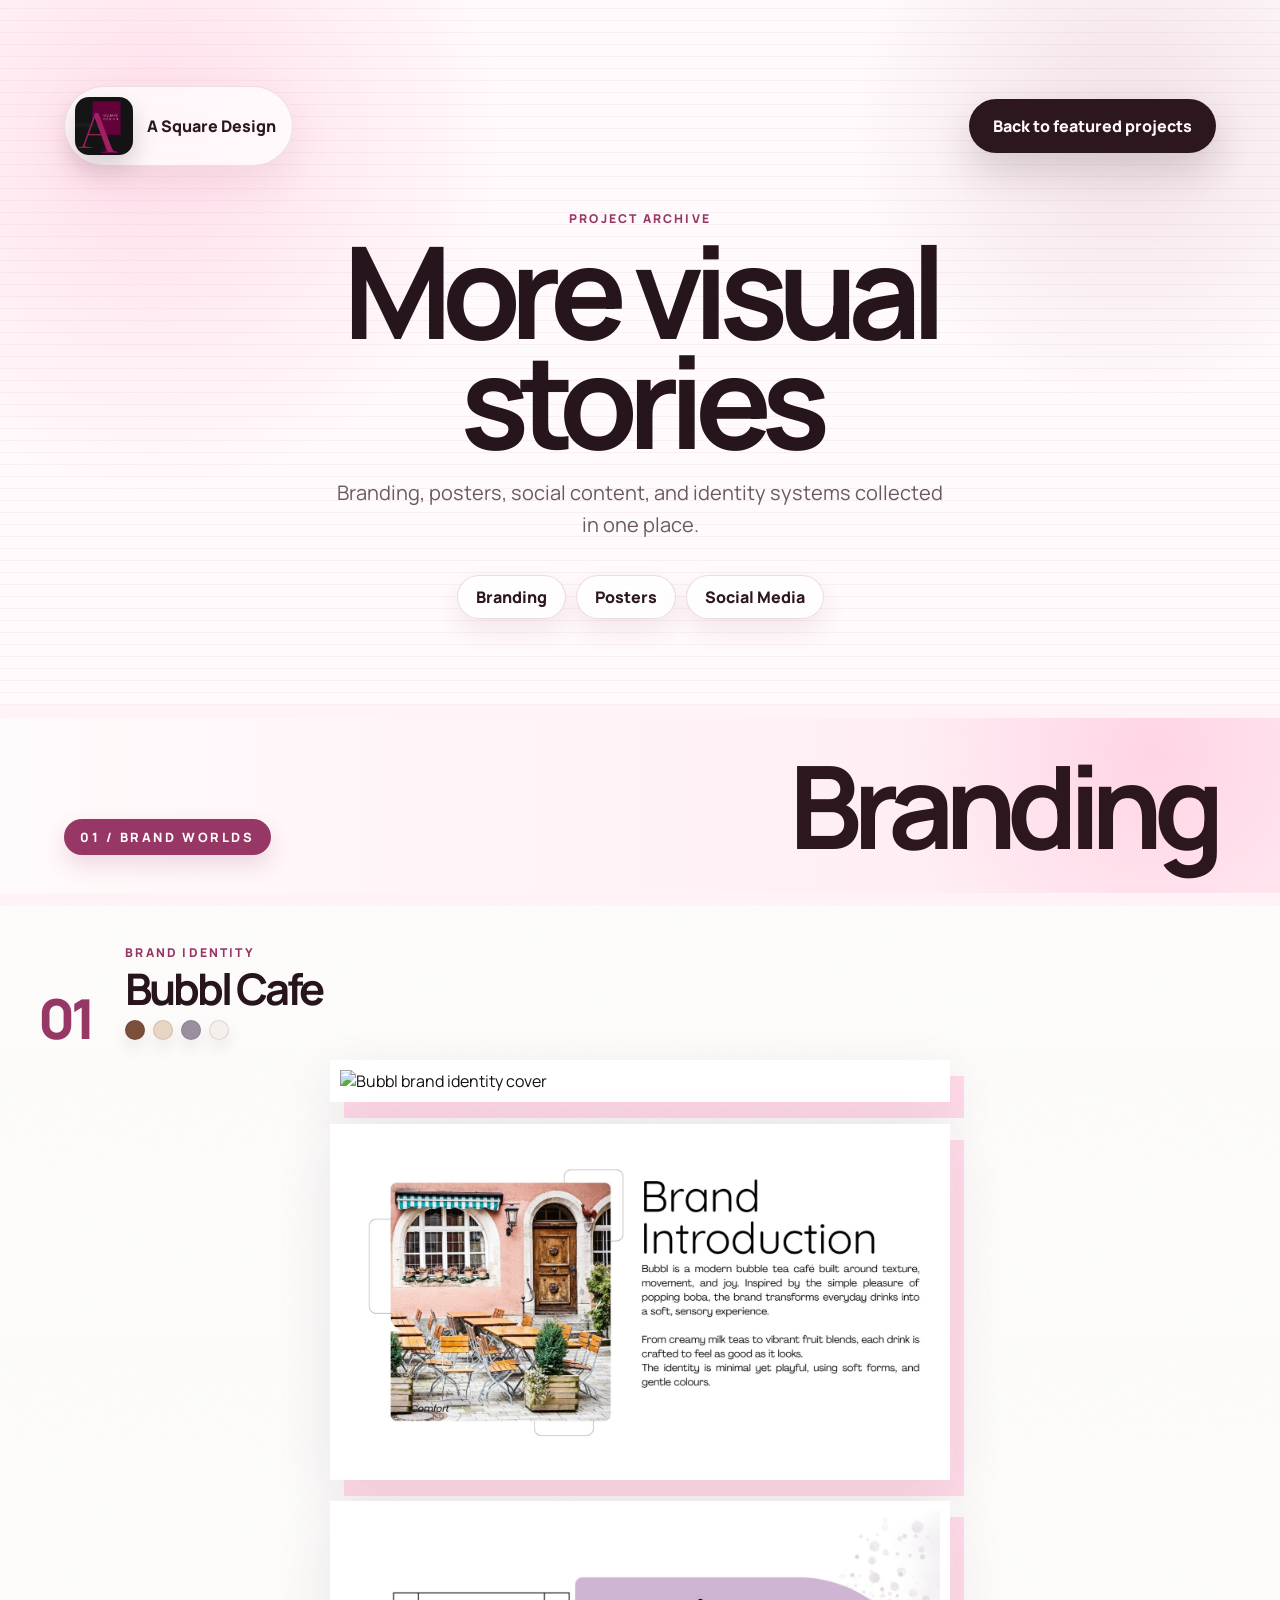
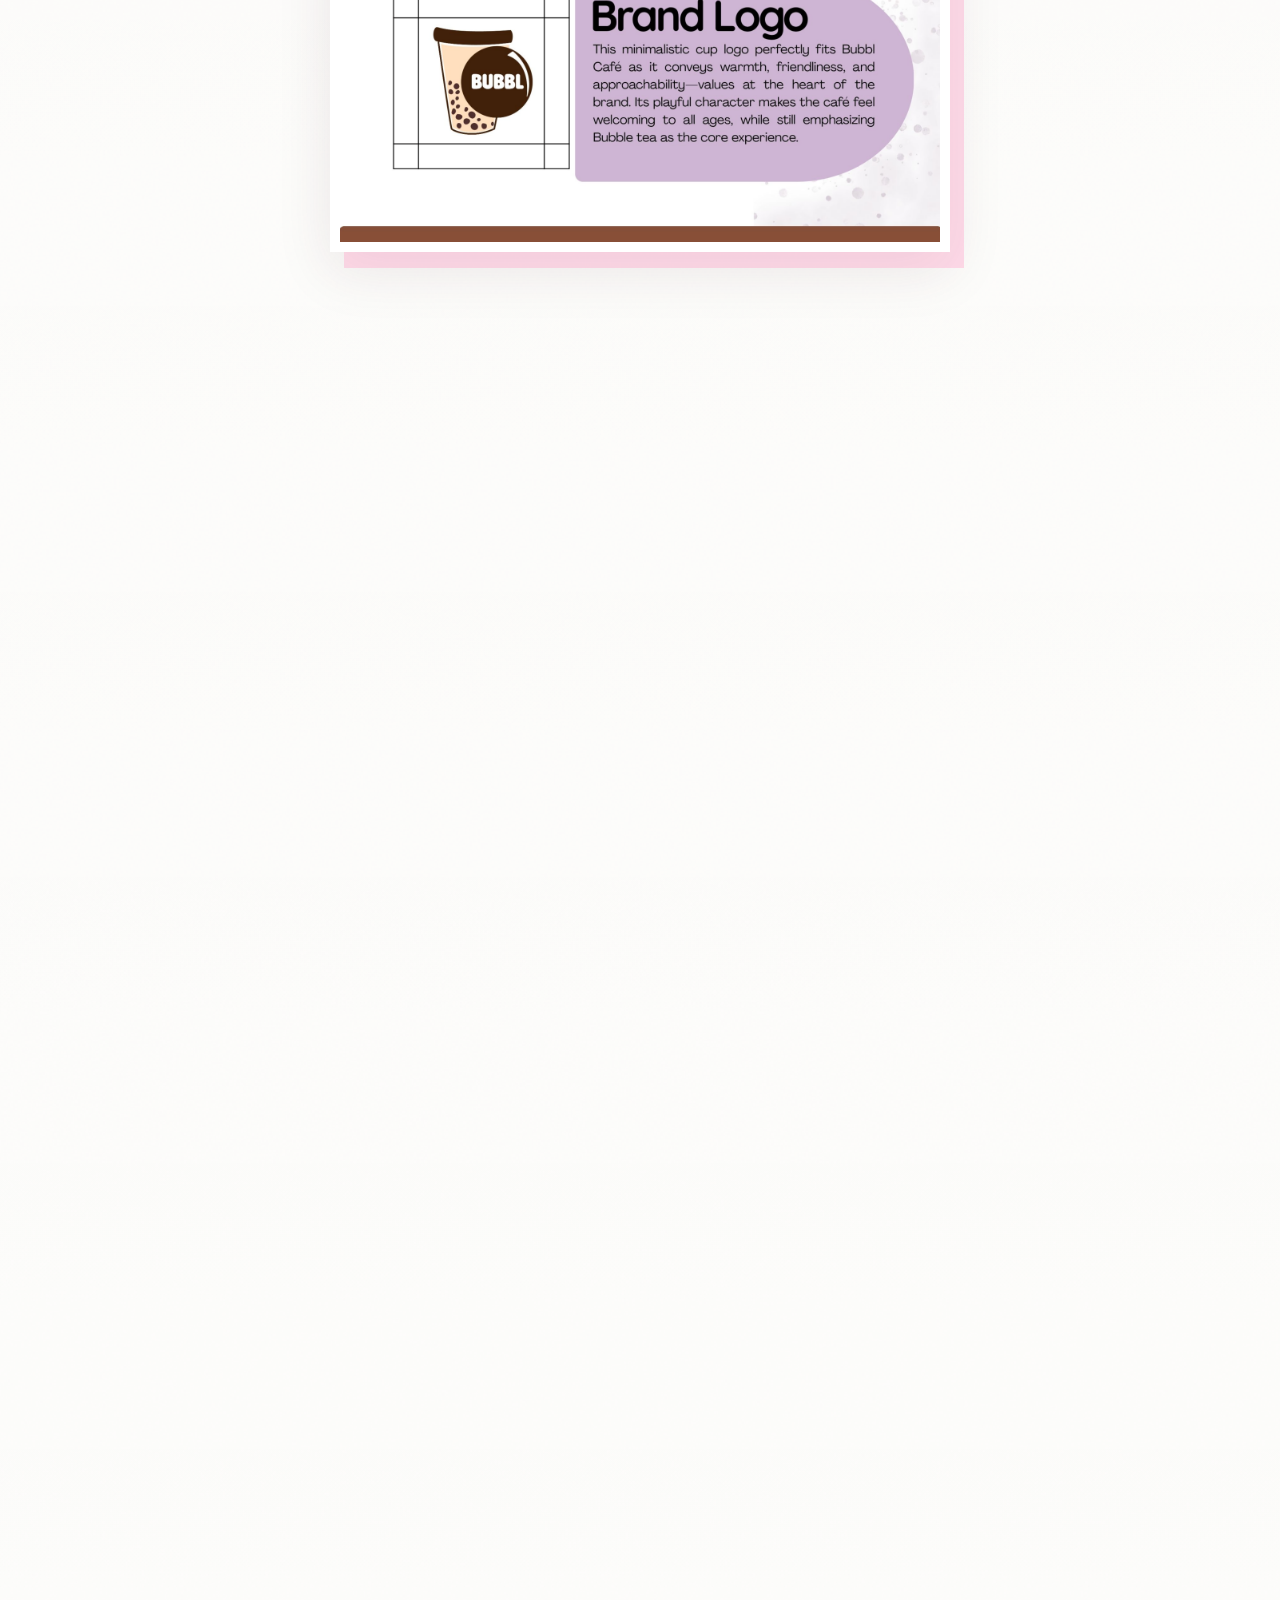
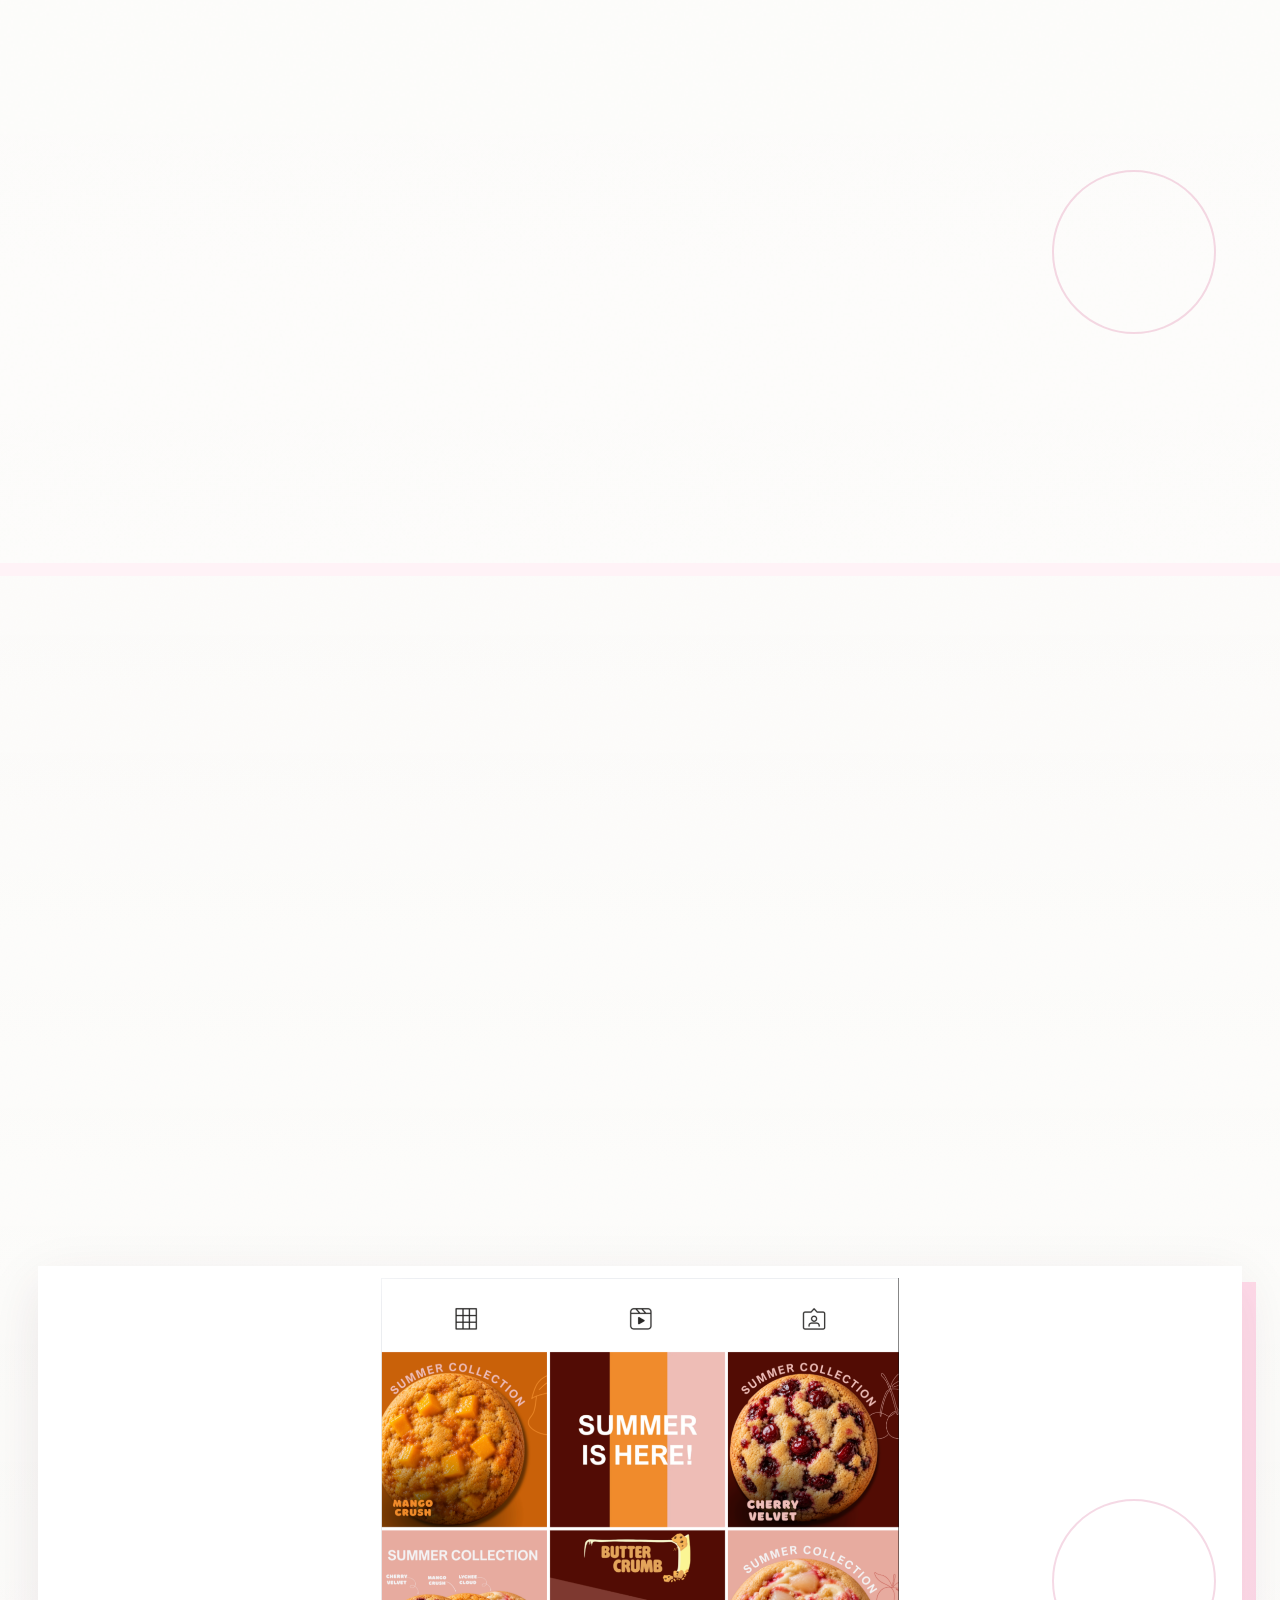
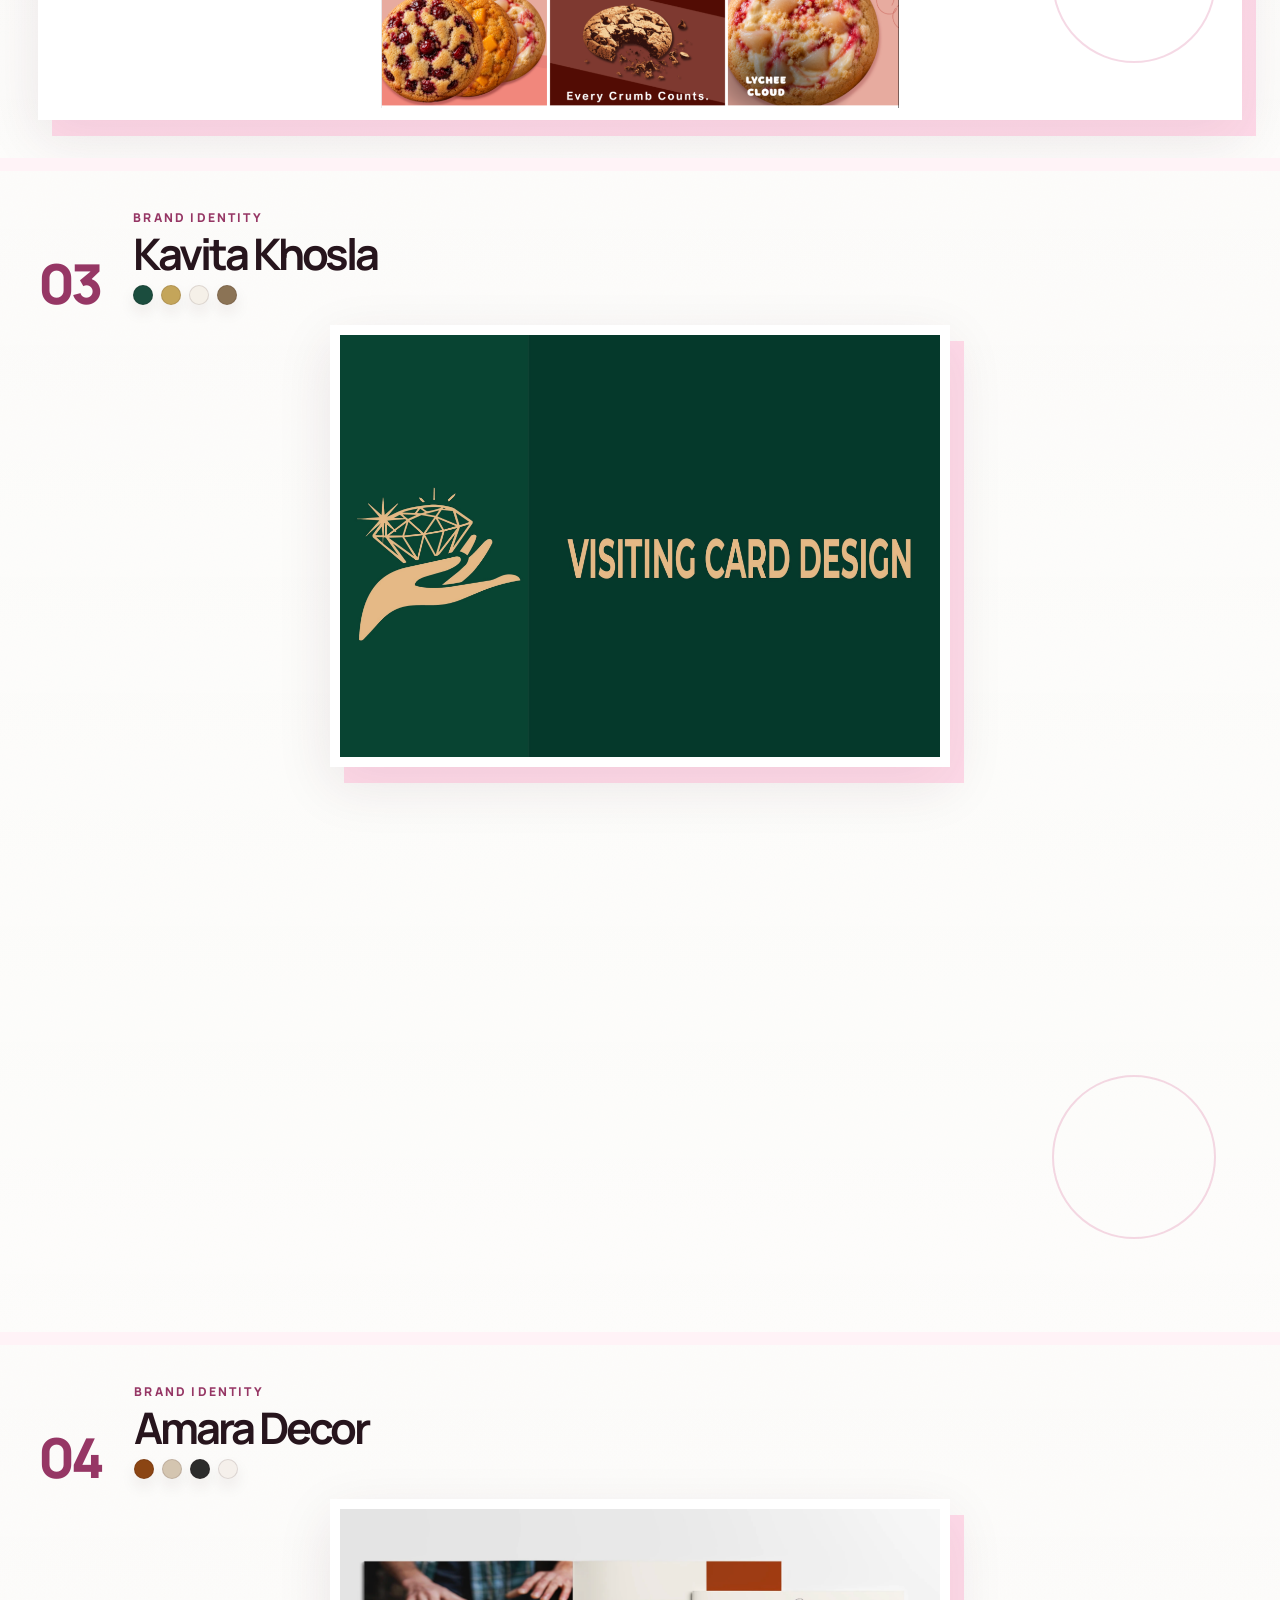
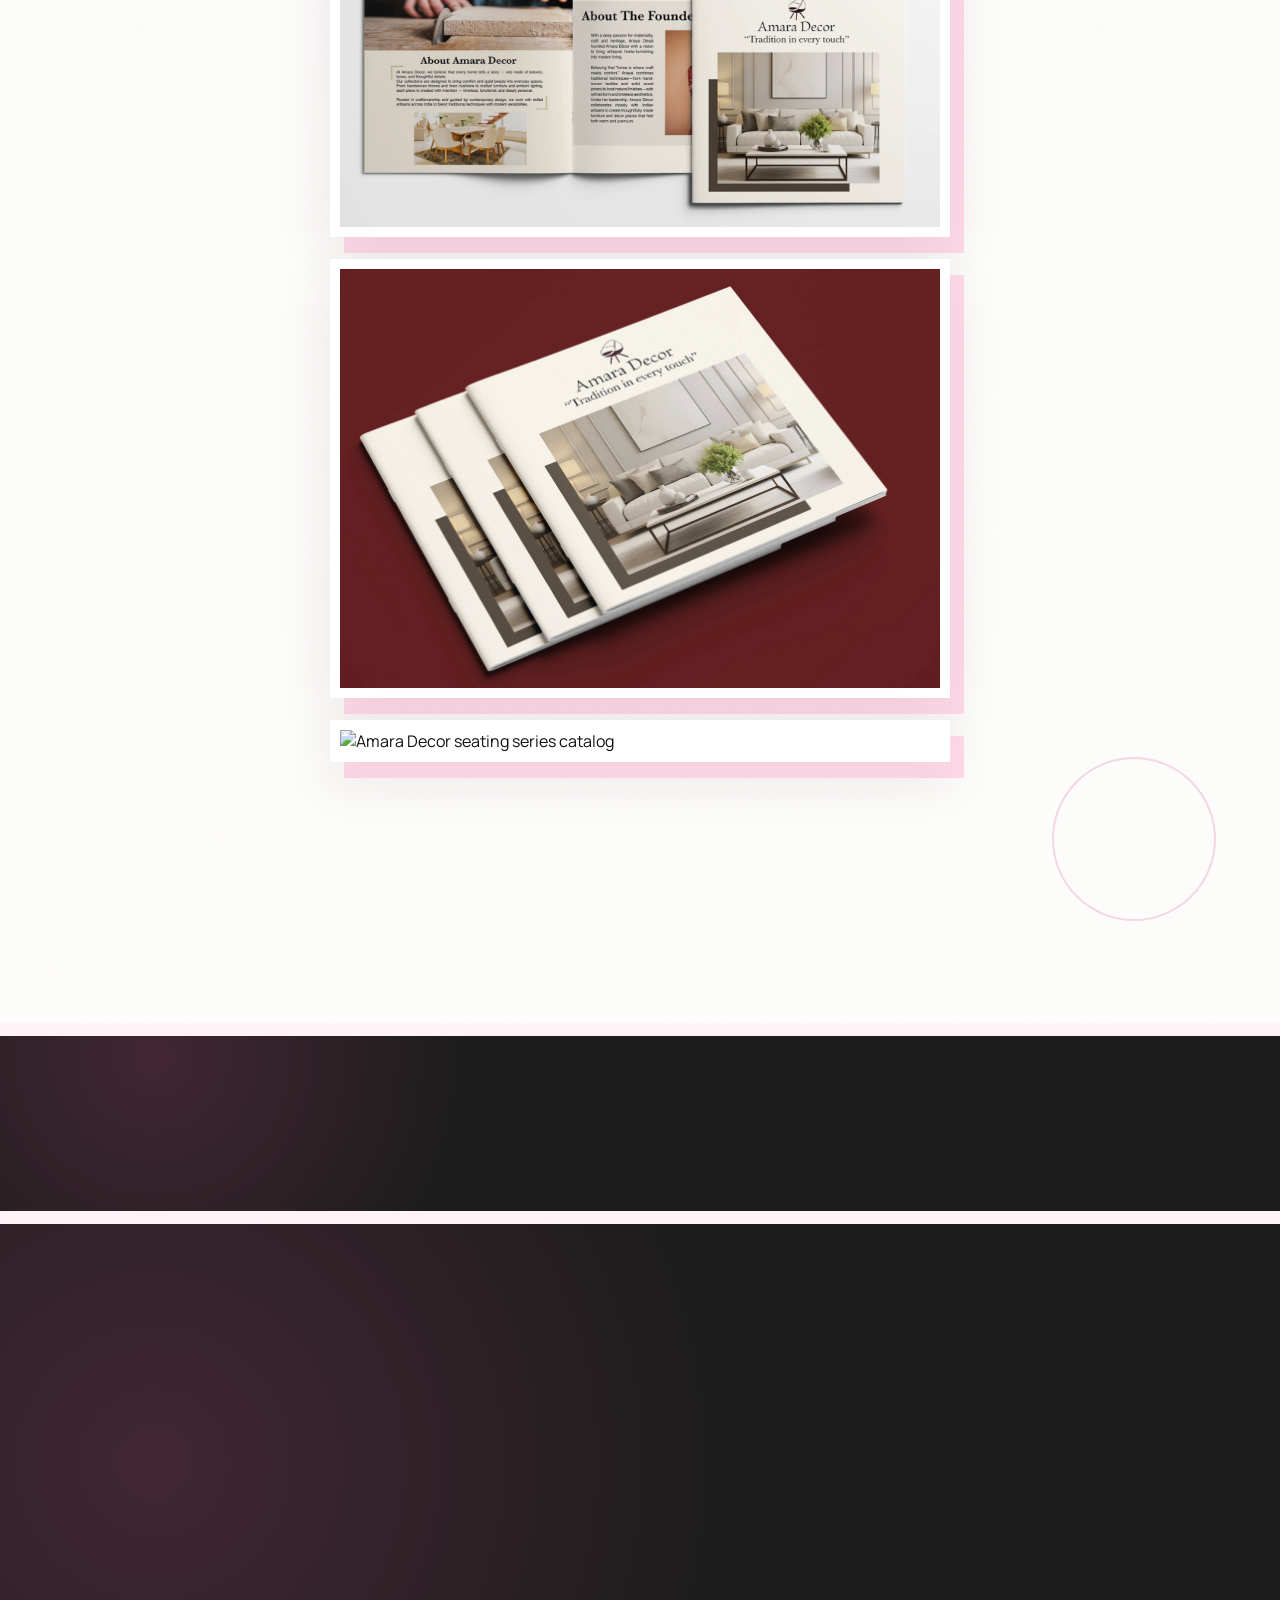
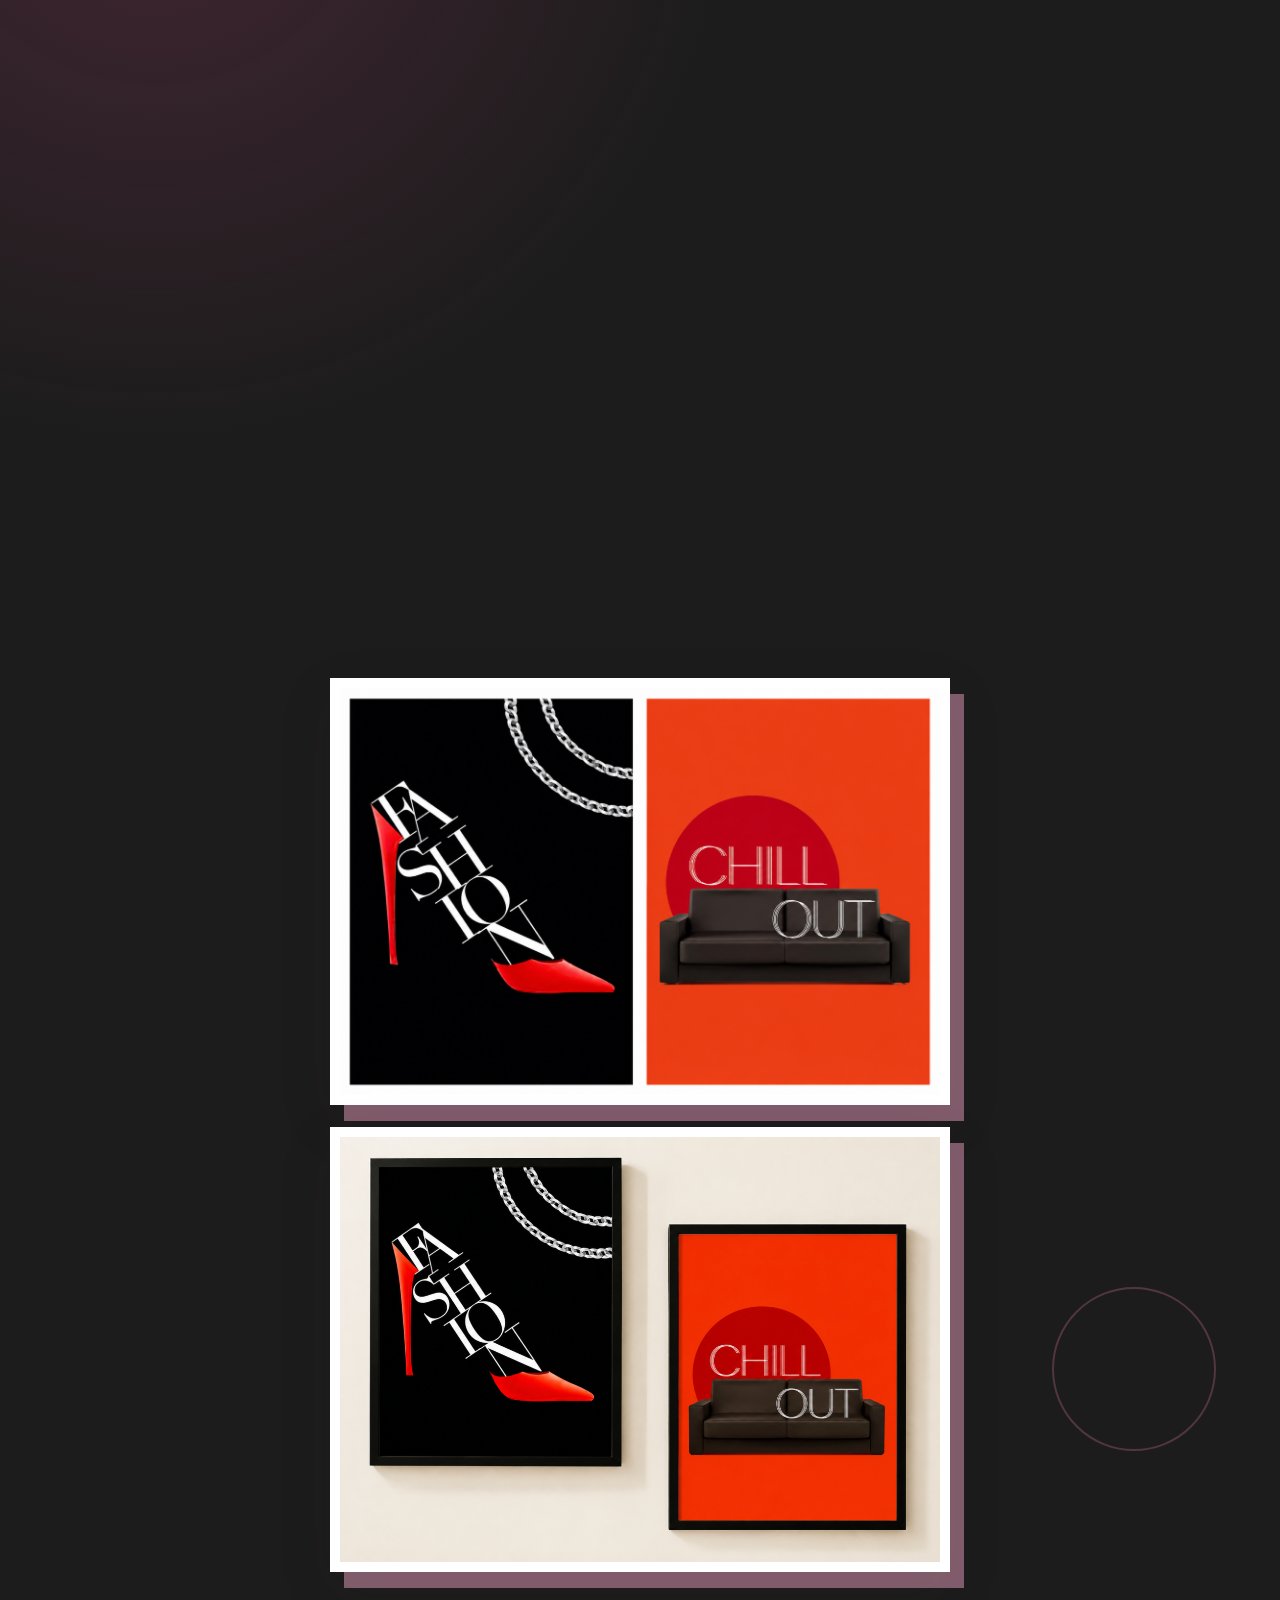
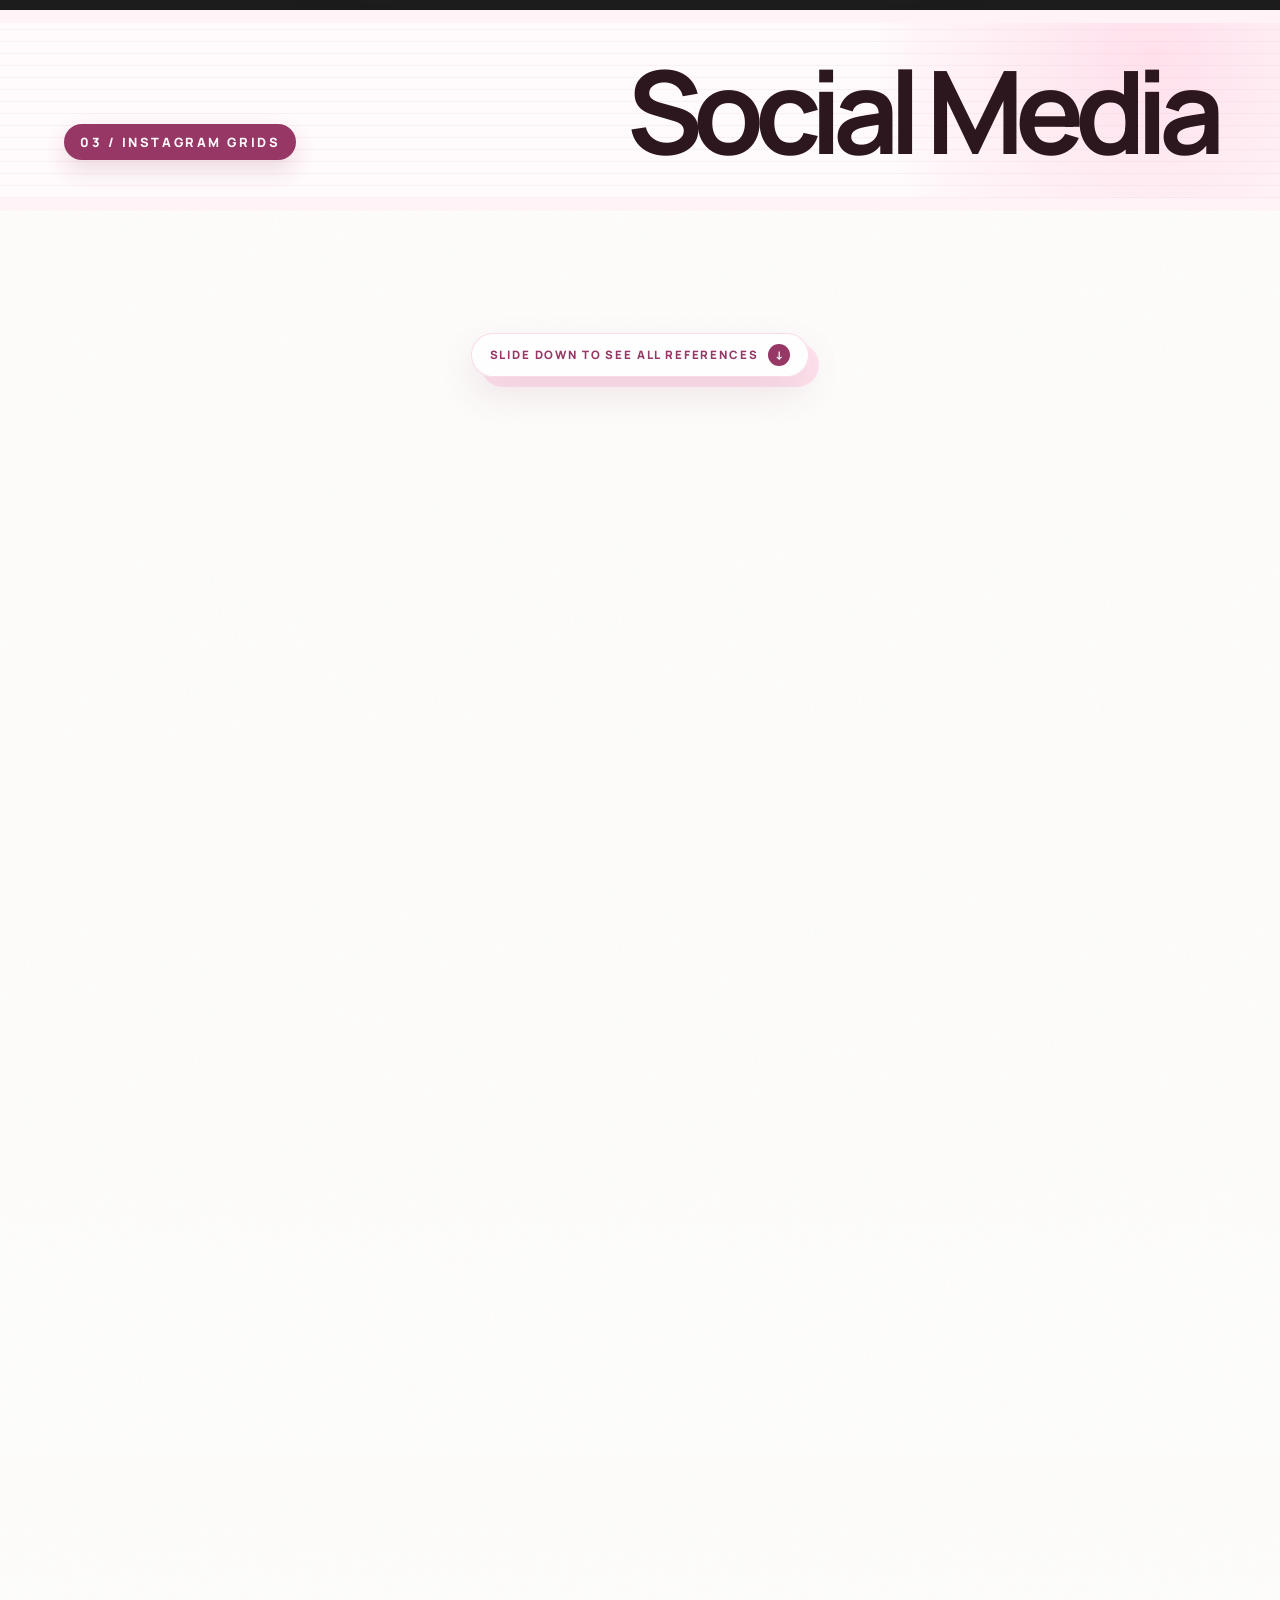
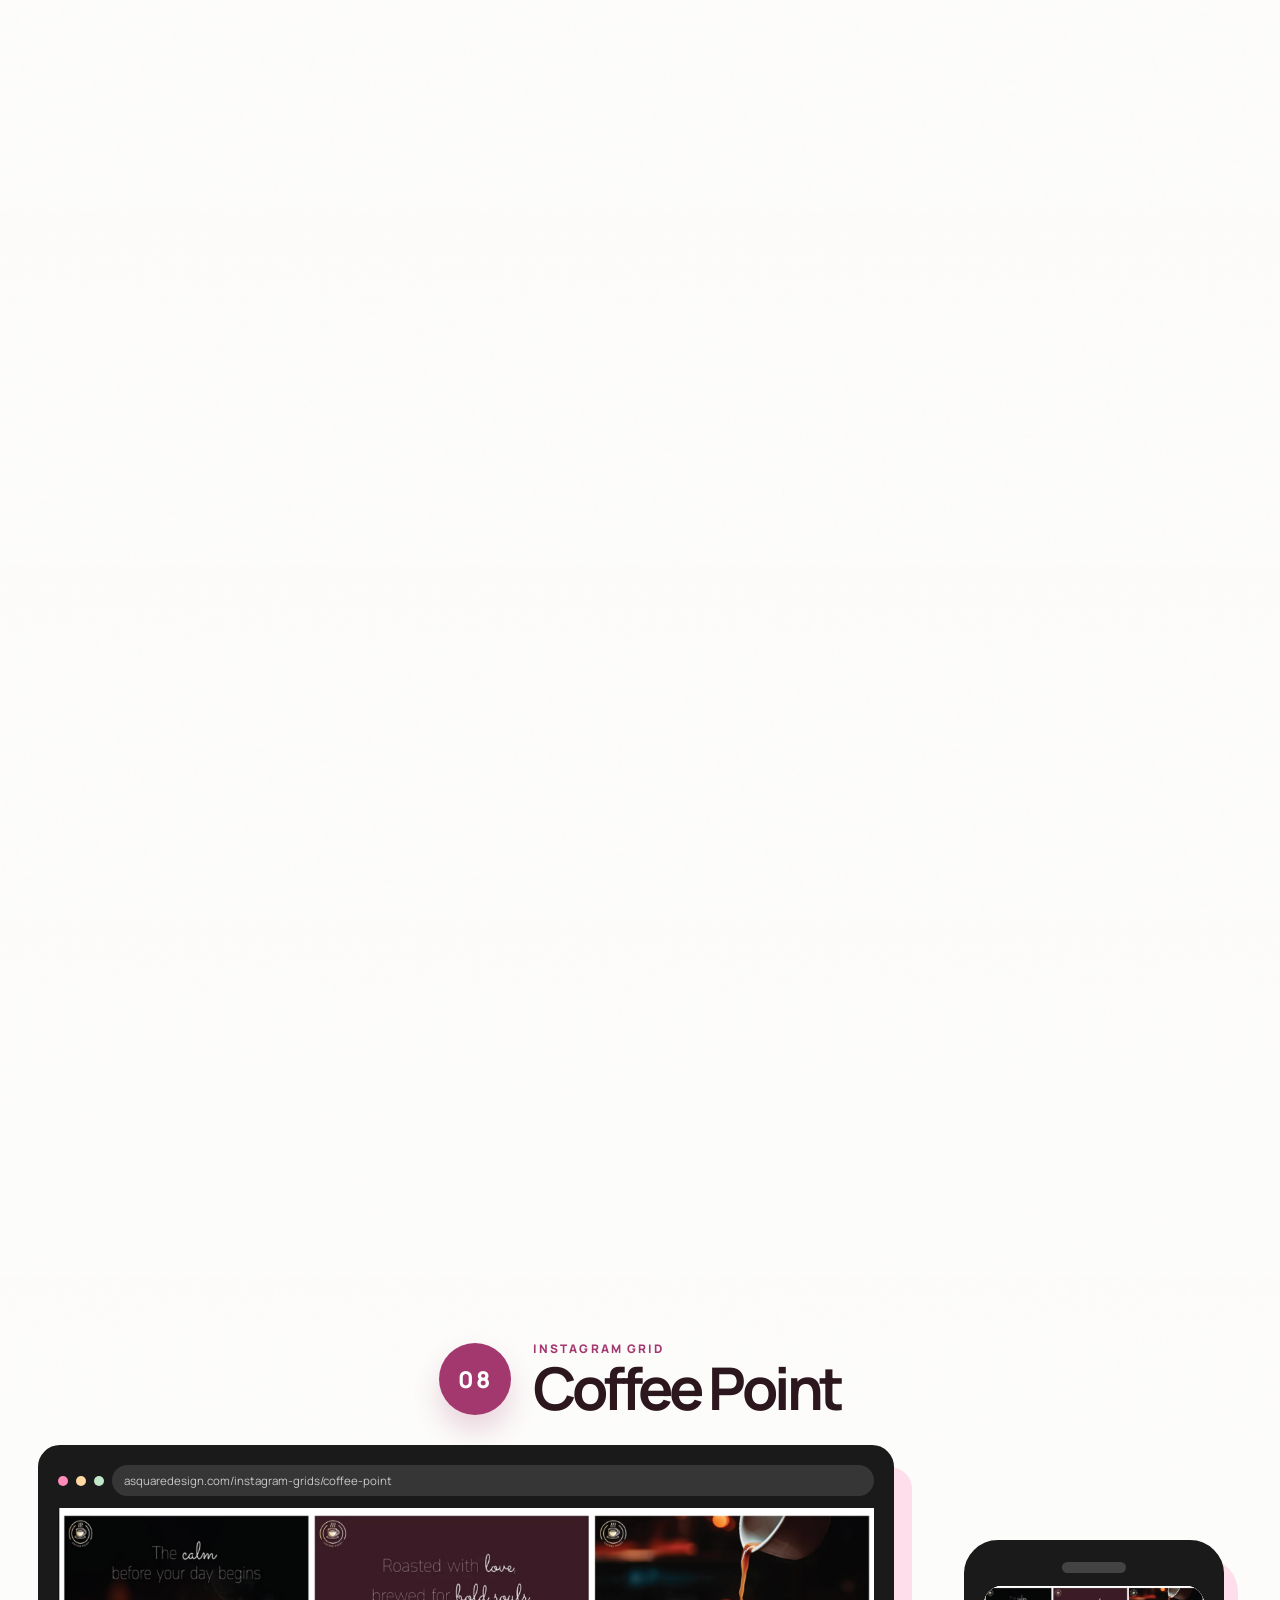
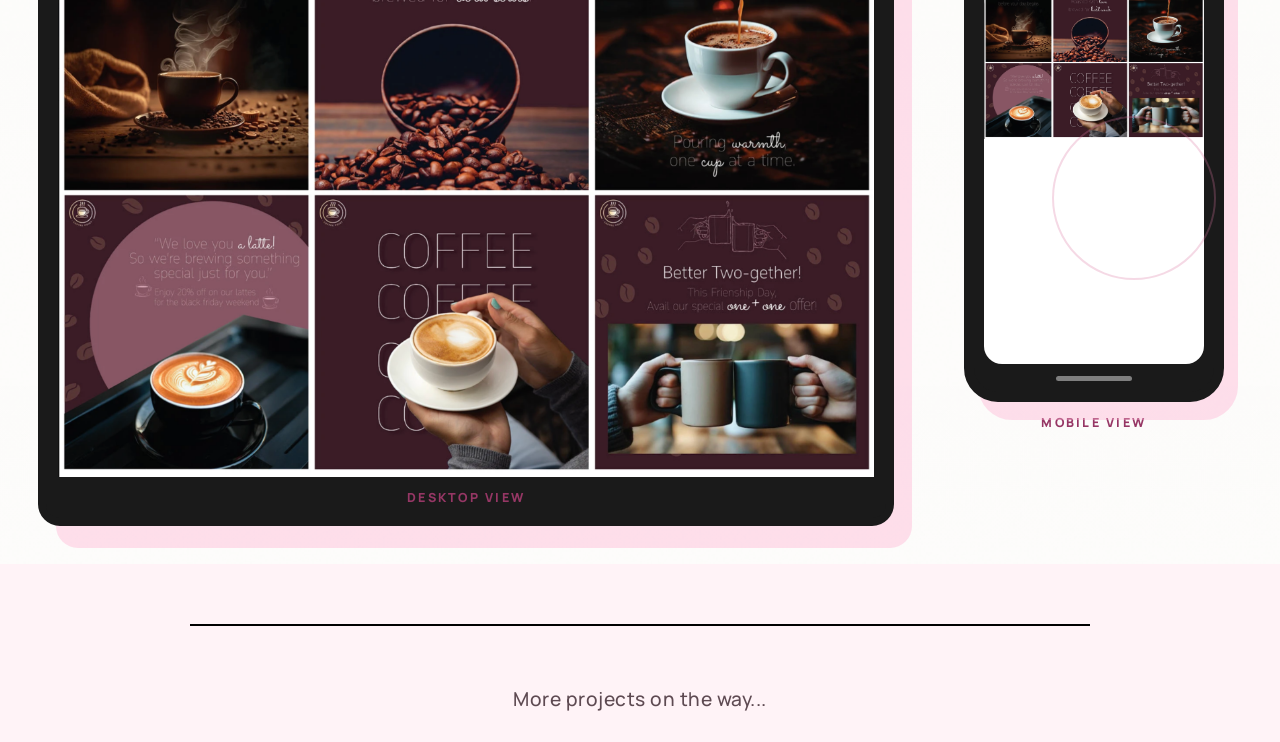
==== projects.html @ a6f1e6f3 "Improve mobile responsiveness and brand badge" ====
<!DOCTYPE html>
<html lang="en">
  <head>
    <meta charset="UTF-8" />
    <meta name="viewport" content="width=device-width, initial-scale=1.0" />
    <title>More Projects | Aadishree Arora</title>
    <link rel="preconnect" href="https://fonts.googleapis.com" />
    <link rel="preconnect" href="https://fonts.gstatic.com" crossorigin />
    <link
      href="https://fonts.googleapis.com/css2?family=Bungee+Shade&family=Manrope:wght@300;400;500;700;800&family=Poiret+One&display=swap"
      rel="stylesheet"
    />
    <link rel="icon" type="image/png" href="./assets/a-square-design-logo.png" />
    <link rel="stylesheet" href="./styles.css?v=78" />
    <script src="./script.js" defer></script>
  </head>
  <body>
    <main class="site-shell more-projects-page">
      <section class="archive-hero paper-panel">
        <a class="archive-brand" href="./index.html#top" aria-label="Back to home">
          <img src="./assets/a-square-design-logo.png" alt="" />
          <span>A Square Design</span>
        </a>
        <div class="archive-hero__copy" data-reveal="up">
          <p>Project Archive</p>
          <h1>More visual stories</h1>
          <span>
            Branding, posters, social content, and identity systems collected in one place.
          </span>
          <nav class="archive-jump-nav" aria-label="Project categories">
            <a href="#branding">Branding</a>
            <a href="#posters">Posters</a>
            <a href="#social-media">Social Media</a>
          </nav>
        </div>
        <a class="archive-back-link" href="./index.html#projects">Back to featured projects</a>
      </section>

      <section class="archive-category paper-panel" id="branding">
        <div class="archive-category-title" data-reveal="up">
          <p>01 / Brand Worlds</p>
          <h2>Branding</h2>
        </div>
      </section>

      <section class="archive-section archive-section--branding brand-bubbl paper-panel">
        <div class="archive-heading" data-reveal="up">
          <span>01</span>
          <div>
            <p>Brand Identity</p>
            <h2>Bubbl Cafe</h2>
            <div class="brand-swatches" aria-label="Bubbl Cafe key colors">
              <span style="--swatch: #7B4F3A"></span>
              <span style="--swatch: #E8D5C4"></span>
              <span style="--swatch: #9B8EA0"></span>
              <span style="--swatch: #F5F0EB"></span>
            </div>
          </div>
        </div>
        <div class="archive-grid archive-grid--bubbl">
          <figure data-reveal="up">
            <img src="./assets/bubbl-brand-identity.png" alt="Bubbl brand identity cover" />
          </figure>
          <figure data-reveal="up">
            <img src="./assets/bubbl-brand-introduction.png" alt="Bubbl brand introduction board" />
          </figure>
          <figure data-reveal="up">
            <img src="./assets/bubbl-brand-logo.png" alt="Bubbl logo explanation board" />
          </figure>
          <figure data-reveal="up">
            <img src="./assets/bubbl-logo-ideation.png" alt="Bubbl logo ideation board" />
          </figure>
          <figure data-reveal="up">
            <img src="./assets/bubbl-final-logo.png" alt="Bubbl final logo ideation board" />
          </figure>
          <figure data-reveal="up">
            <img src="./assets/bubbl-color-palette.png" alt="Bubbl color palette board" />
          </figure>
          <figure data-reveal="up">
            <img src="./assets/bubbl-typography.png" alt="Bubbl typography board" />
          </figure>
          <figure data-reveal="up">
            <img src="./assets/bubbl-menu.png" alt="Bubbl cafe menu design" />
          </figure>
        </div>
      </section>

      <section class="archive-section archive-section--branding brand-butter paper-panel">
        <div class="archive-heading" data-reveal="up">
          <span>02</span>
          <div>
            <p>Brand Identity</p>
            <h2>Butter Crumb</h2>
            <div class="brand-swatches" aria-label="Butter Crumb key colors">
              <span style="--swatch: #6B1F1F"></span>
              <span style="--swatch: #C4993A"></span>
              <span style="--swatch: #F5E6C8"></span>
              <span style="--swatch: #2C1810"></span>
            </div>
          </div>
        </div>
        <div class="archive-grid archive-grid--butter">
          <figure data-reveal="up">
            <img src="./assets/butter-crumb-brand-board.png" alt="Butter Crumb brand identity board" />
          </figure>
          <figure data-reveal="up">
            <img src="./assets/butter-crumb-cookie-menu.png" alt="Butter Crumb cookie menu design" />
          </figure>
          <figure class="archive-phone-preview" data-reveal="up">
            <span class="phone-speaker" aria-hidden="true"></span>
            <img src="./assets/butter-crumb-social-grid.png" alt="Butter Crumb social media grid" />
          </figure>
        </div>
      </section>

      <section class="archive-section archive-section--branding brand-kavita paper-panel">
        <div class="archive-heading" data-reveal="up">
          <span>03</span>
          <div>
            <p>Brand Identity</p>
            <h2>Kavita Khosla</h2>
            <div class="brand-swatches" aria-label="Kavita Khosla key colors">
              <span style="--swatch: #1B4D3E"></span>
              <span style="--swatch: #C4A55A"></span>
              <span style="--swatch: #F5F0E8"></span>
              <span style="--swatch: #8B7355"></span>
            </div>
          </div>
        </div>
        <div class="archive-grid">
          <figure data-reveal="up">
            <img src="./assets/kavita-visiting-card-cover.png" alt="Kavita Khosla visiting card cover" />
          </figure>
          <figure data-reveal="up">
            <img src="./assets/kavita-brief-approach.png" alt="Kavita Khosla brief and approach board" />
          </figure>
          <figure data-reveal="up">
            <img src="./assets/kavita-card-iterations.png" alt="Kavita Khosla visiting card iterations" />
          </figure>
        </div>
      </section>

      <section class="archive-section archive-section--branding brand-amara paper-panel">
        <div class="archive-heading" data-reveal="up">
          <span>04</span>
          <div>
            <p>Brand Identity</p>
            <h2>Amara Decor</h2>
            <div class="brand-swatches" aria-label="Amara Decor key colors">
              <span style="--swatch: #8B4513"></span>
              <span style="--swatch: #D4C5B0"></span>
              <span style="--swatch: #2C2C2C"></span>
              <span style="--swatch: #F5F0EB"></span>
            </div>
          </div>
        </div>
        <div class="archive-grid archive-grid--amara">
          <figure data-reveal="up">
            <img src="./assets/amara-decor-brand-board.png" alt="Amara Decor brand board" />
          </figure>
          <figure data-reveal="up">
            <img src="./assets/amara-decor-catalog-cover.png" alt="Amara Decor catalog cover mockup" />
          </figure>
          <figure data-reveal="up">
            <img src="./assets/amara-decor-seating-series.png" alt="Amara Decor seating series catalog" />
          </figure>
          <figure data-reveal="up">
            <img src="./assets/amara-decor-branding-copy.png" alt="Amara Decor branding description" />
          </figure>
        </div>
      </section>

      <section class="archive-category paper-panel" id="posters">
        <div class="archive-category-title" data-reveal="up">
          <p>02 / Illustration</p>
          <h2>Posters</h2>
        </div>
      </section>

      <section class="archive-section archive-section--posters paper-panel">
        <div class="archive-heading" data-reveal="up">
          <span>05</span>
          <div>
            <p>Poster Design</p>
            <h2>Illustrated Posters</h2>
          </div>
        </div>
        <div class="archive-grid archive-grid--posters">
          <figure class="poster-lightbox-target" data-reveal="up">
            <img src="./assets/poster-palat-framed.png" alt="Palat poster framed mockup" />
          </figure>
          <figure class="poster-lightbox-target" data-reveal="up">
            <img src="./assets/posters-palat-dosti.png" alt="Palat and Dosti illustrated posters" />
          </figure>
          <figure class="poster-lightbox-target" data-reveal="up">
            <img src="./assets/posters-fashion-chill.png" alt="Fashion and chill poster pair" />
          </figure>
          <figure class="poster-lightbox-target" data-reveal="up">
            <img src="./assets/posters-fashion-framed.png" alt="Fashion and chill framed poster mockup" />
          </figure>
        </div>
      </section>

      <section class="archive-category paper-panel" id="social-media">
        <div class="archive-category-title" data-reveal="up">
          <p>03 / Instagram Grids</p>
          <h2>Social Media</h2>
        </div>
      </section>

      <section class="archive-section paper-panel">
        <div class="archive-heading" data-reveal="up">
          <span>06-08</span>
          <div>
            <p>Social Media</p>
            <h2>Instagram Grids</h2>
          </div>
        </div>
        <div class="feed-reference-cue" aria-hidden="true">
          <span>Slide down to see all references</span>
          <i>↓</i>
        </div>
        <div class="feed-device-showcase">
          <article class="feed-device-story" data-reveal="up">
            <div class="feed-device-story__heading">
              <span>06</span>
              <div>
                <p>Instagram Grid</p>
                <h3>Bloom Belle</h3>
              </div>
            </div>
            <div class="feed-device-pair">
              <figure class="device-frame device-frame--desktop">
                <div class="device-frame__chrome" aria-hidden="true">
                  <span></span><span></span><span></span>
                  <i>asquaredesign.com/instagram-grids/bloom-belle</i>
                </div>
                <div class="device-frame__screen">
                  <div class="feed-device-stack">
                    <img src="./assets/social-bag-grid.png" alt="Bloom Belle Instagram grid desktop preview" />
                  </div>
                </div>
                <figcaption>Desktop View</figcaption>
              </figure>
              <figure class="device-frame device-frame--phone">
                <div class="device-frame__phone-shell">
                  <span class="device-frame__notch" aria-hidden="true"></span>
                  <div class="device-frame__screen">
                    <div class="feed-device-stack">
                      <img src="./assets/social-bag-grid.png" alt="Bloom Belle Instagram grid phone preview" />
                    </div>
                  </div>
                  <span class="device-frame__home" aria-hidden="true"></span>
                </div>
                <figcaption>Mobile View</figcaption>
              </figure>
            </div>
          </article>
          <article class="feed-device-story" data-reveal="up">
            <div class="feed-device-story__heading">
              <span>07</span>
              <div>
                <p>Instagram Grid</p>
                <h3>Boba Drinks</h3>
              </div>
            </div>
            <div class="feed-device-pair">
              <figure class="device-frame device-frame--desktop">
                <div class="device-frame__chrome" aria-hidden="true">
                  <span></span><span></span><span></span>
                  <i>asquaredesign.com/instagram-grids/boba-drinks</i>
                </div>
                <div class="device-frame__screen">
                  <div class="feed-device-stack">
                    <img src="./assets/social-boba-grid.png" alt="Boba drink Instagram grid desktop preview" />
                  </div>
                </div>
                <figcaption>Desktop View</figcaption>
              </figure>
              <figure class="device-frame device-frame--phone">
                <div class="device-frame__phone-shell">
                  <span class="device-frame__notch" aria-hidden="true"></span>
                  <div class="device-frame__screen">
                    <div class="feed-device-stack">
                      <img src="./assets/social-boba-grid.png" alt="Boba drink Instagram grid phone preview" />
                    </div>
                  </div>
                  <span class="device-frame__home" aria-hidden="true"></span>
                </div>
                <figcaption>Mobile View</figcaption>
              </figure>
            </div>
          </article>
          <article class="feed-device-story" data-reveal="up">
            <div class="feed-device-story__heading">
              <span>08</span>
              <div>
                <p>Instagram Grid</p>
                <h3>Coffee Point</h3>
              </div>
            </div>
            <div class="feed-device-pair">
              <figure class="device-frame device-frame--desktop">
                <div class="device-frame__chrome" aria-hidden="true">
                  <span></span><span></span><span></span>
                  <i>asquaredesign.com/instagram-grids/coffee-point</i>
                </div>
                <div class="device-frame__screen">
                  <div class="feed-device-stack">
                    <img src="./assets/social-coffee-grid.png" alt="Coffee point Instagram grid desktop preview" />
                  </div>
                </div>
                <figcaption>Desktop View</figcaption>
              </figure>
              <figure class="device-frame device-frame--phone">
                <div class="device-frame__phone-shell">
                  <span class="device-frame__notch" aria-hidden="true"></span>
                  <div class="device-frame__screen">
                    <div class="feed-device-stack">
                      <img src="./assets/social-coffee-grid.png" alt="Coffee point Instagram grid phone preview" />
                    </div>
                  </div>
                  <span class="device-frame__home" aria-hidden="true"></span>
                </div>
                <figcaption>Mobile View</figcaption>
              </figure>
            </div>
          </article>
        </div>
      </section>

      <div class="projects-divider"></div>
      <p class="more-projects-text">More projects on the way...</p>
    </main>
  </body>
</html>
---- styles.css ----
:root {
  --paper: #fff8f8;
  --paper-shadow: #efd8de;
  --paper-blush: #f9e7ec;
  --ink: #24181c;
  --ink-soft: #5e4a52;
  --charcoal: #563f48;
  --panel-dark: #614952;
  --accent: #f4b8c6;
  --accent-strong: #e694ad;
  --accent-pale: #ffeaf0;
  --panel-radius: 34px;
  --shadow: 0 24px 60px rgba(116, 77, 90, 0.12);
}

* {
  box-sizing: border-box;
}

html {
  scroll-behavior: smooth;
}

body {
  margin: 0;
  font-family: "Manrope", sans-serif;
  color: var(--ink);
  background:
    radial-gradient(circle at top left, rgba(244, 184, 198, 0.45), transparent 20%),
    radial-gradient(circle at 92% 8%, rgba(255, 232, 239, 0.8), transparent 18%),
    linear-gradient(180deg, #fff4f5 0%, #fdf0f2 100%);
  background-size: 135% 135%, 125% 125%, auto;
  animation: backgroundDrift 18s ease-in-out infinite alternate;
}

img {
  display: block;
  max-width: 100%;
}

html {
  scroll-behavior: smooth;
}

#top,
#about,
#contact,
#branding-project,
#social-media-project,
#website-skill,
#projects {
  scroll-margin-top: 24px;
}

.site-shell {
  width: calc(100% - clamp(12px, 1.4vw, 24px));
  margin: clamp(6px, 0.7vw, 12px) auto;
  padding: 0;
}

.opening-screen {
  position: fixed;
  inset: 0;
  z-index: 999;
  display: grid;
  place-items: center;
  align-content: center;
  gap: 10px;
  background:
    radial-gradient(circle at center, rgba(255, 255, 255, 0.96), rgba(252, 227, 235, 0.98)),
    linear-gradient(135deg, rgba(255, 255, 255, 0.94), rgba(248, 204, 218, 0.96));
  animation: openingFade 1.7s ease 2s forwards;
  pointer-events: none;
}

.opening-screen__flower {
  position: relative;
  width: 138px;
  height: 138px;
  border-radius: 50%;
  background:
    radial-gradient(circle at center, #fff8fb 0 16%, transparent 17%),
    radial-gradient(circle at 50% 7%, var(--accent) 0 26%, transparent 27%),
    radial-gradient(circle at 92% 50%, var(--accent) 0 26%, transparent 27%),
    radial-gradient(circle at 50% 92%, var(--accent) 0 26%, transparent 27%),
    radial-gradient(circle at 8% 50%, var(--accent) 0 26%, transparent 27%),
    radial-gradient(circle at 20% 20%, #ffd7e3 0 21%, transparent 22%),
    radial-gradient(circle at 80% 20%, #ffd7e3 0 21%, transparent 22%),
    radial-gradient(circle at 80% 80%, #ffd7e3 0 21%, transparent 22%),
    radial-gradient(circle at 20% 80%, #ffd7e3 0 21%, transparent 22%);
  box-shadow: 0 18px 42px rgba(230, 148, 173, 0.28);
  animation: flowerBloom 1.4s cubic-bezier(0.2, 0.9, 0.15, 1);
}

.opening-screen__label,
.opening-screen__title {
  margin: 0;
  color: var(--ink);
  animation: openingLift 0.9s ease both;
}

.opening-screen__label {
  font-size: 0.85rem;
  letter-spacing: 0.26em;
  text-transform: uppercase;
  animation-delay: 0.28s;
}

.opening-screen__title {
  font-family: "Poiret One", cursive;
  font-size: clamp(3rem, 9vw, 6rem);
  animation-delay: 0.42s;
}

.paper-panel,
.dark-panel {
  position: relative;
  overflow: hidden;
  border-radius: clamp(18px, 2vw, 30px);
  margin-bottom: clamp(8px, 1vw, 14px);
  animation: sectionRise 0.95s ease both;
}

.paper-panel {
  background:
    linear-gradient(rgba(255, 255, 255, 0.74), rgba(255, 255, 255, 0.78)),
    url("./assets/paper-texture.svg");
  background-size: cover;
  box-shadow:
    inset 0 0 0 1px rgba(36, 24, 28, 0.04),
    0 16px 44px rgba(116, 77, 90, 0.09);
}

.dark-panel {
  background:
    linear-gradient(rgba(97, 73, 82, 0.94), rgba(97, 73, 82, 0.94)),
    url("./assets/paper-texture.svg");
  background-size: cover;
  color: #fff6f8;
}

[data-reveal] {
  opacity: 0;
  transform: translateY(36px);
  transition:
    opacity 0.8s ease,
    transform 0.8s cubic-bezier(0.22, 1, 0.36, 1);
  will-change: opacity, transform;
}

[data-reveal="left"] {
  transform: translateX(-42px);
}

[data-reveal="right"] {
  transform: translateX(42px);
}

[data-reveal="up"] {
  transform: translateY(42px);
}

[data-reveal].is-visible {
  opacity: 1;
  transform: translate(0, 0);
}

.top-pills {
  position: relative;
  z-index: 3;
  display: flex;
  gap: 14px;
  padding: 22px 26px 0;
  flex-wrap: wrap;
}

.top-pills span,
.top-pills a {
  border-radius: 999px;
  background: rgba(244, 184, 198, 0.28);
  color: rgba(36, 24, 28, 0.8);
  padding: 10px 18px;
  font-size: 0.82rem;
  letter-spacing: 0.08em;
  text-transform: uppercase;
  text-decoration: none;
  border: 1px solid rgba(230, 148, 173, 0.18);
  box-shadow: 0 8px 18px rgba(233, 178, 194, 0.18);
  animation: chipFloat 4.8s ease-in-out infinite;
}

.top-pills span:nth-child(2) {
  animation-delay: 0.35s;
}

.top-pills span:nth-child(3) {
  animation-delay: 0.7s;
}

.top-pills a {
  background: rgba(97, 73, 82, 0.12);
}

.hero {
  position: relative;
  min-height: 100vh;
  padding-bottom: 26px;
}

.hero::before,
.hero::after {
  content: "";
  position: absolute;
  pointer-events: none;
}

.hero::before {
  right: 5%;
  top: 12%;
  z-index: 0;
  width: min(46vw, 720px);
  height: min(42vw, 620px);
  border-radius: 45% 55% 50% 50% / 55% 45% 55% 45%;
  background:
    radial-gradient(circle at 24% 32%, rgba(230, 148, 173, 0.26), transparent 24%),
    radial-gradient(circle at 74% 60%, rgba(244, 184, 198, 0.32), transparent 34%),
    linear-gradient(135deg, rgba(255, 234, 240, 0.72), rgba(255, 248, 251, 0.12));
  filter: blur(1px);
  animation: heroBlobDance 12s ease-in-out infinite alternate;
}

.hero::after {
  right: 5%;
  bottom: 7%;
  z-index: 0;
  width: 280px;
  height: 210px;
  opacity: 0.42;
  background-image: radial-gradient(circle, rgba(230, 148, 173, 0.72) 0 3px, transparent 4px);
  background-size: 24px 24px;
  transform: rotate(-8deg);
  animation: dotDrift 9s ease-in-out infinite alternate;
}

.hero-grid {
  position: relative;
  z-index: 2;
  display: grid;
  grid-template-columns: minmax(320px, 0.95fr) 1.05fr;
  align-items: center;
  gap: 24px;
  min-height: calc(100vh - 190px);
  padding: 10px 26px 0;
}

.hero-portrait-wrap {
  position: relative;
  min-height: 100%;
  display: flex;
  align-items: end;
  padding-left: 118px;
}

.hero-portrait {
  position: relative;
  z-index: 2;
  width: min(100%, 560px);
  margin-left: 22px;
  filter:
    grayscale(1)
    contrast(1.06)
    drop-shadow(10px 0 0 var(--accent))
    drop-shadow(-10px 0 0 var(--accent))
    drop-shadow(0 10px 0 var(--accent))
    drop-shadow(0 -10px 0 var(--accent))
    drop-shadow(7px 7px 0 var(--accent))
    drop-shadow(-7px 7px 0 var(--accent))
    drop-shadow(7px -7px 0 var(--accent))
    drop-shadow(-7px -7px 0 var(--accent));
  animation: portraitFloat 5.8s ease-in-out infinite 2.1s;
}

.hero-side-name {
  position: absolute;
  left: 8px;
  top: 36px;
  bottom: 24px;
  z-index: 2;
  writing-mode: vertical-rl;
  text-orientation: upright;
  font-family: "Bungee Shade", cursive;
  font-size: clamp(2.9rem, 4.3vw, 4.9rem);
  line-height: 0.92;
  letter-spacing: 0.1em;
  text-transform: uppercase;
  color: rgba(230, 148, 173, 0.86);
  text-shadow:
    3px 3px 0 rgba(255, 255, 255, 0.95),
    8px 8px 24px rgba(230, 148, 173, 0.18);
  display: flex;
  align-items: flex-start;
  justify-content: center;
  pointer-events: none;
}

.hero-copy {
  position: relative;
  align-self: center;
  padding: 48px 18px 32px 0;
  animation: copyFade 1.1s ease both 0.65s;
}

.hero-copy::before {
  content: "";
  position: absolute;
  z-index: -1;
  inset: -28px -46px auto -20px;
  width: min(108%, 820px);
  height: 68%;
  border-radius: 58px 42px 64px 38px;
  background:
    linear-gradient(135deg, rgba(248, 213, 224, 0.86), rgba(255, 248, 251, 0.34)),
    url("./assets/paper-texture.svg");
  border: 1px solid rgba(97, 73, 82, 0.1);
  box-shadow: 0 22px 52px rgba(116, 77, 90, 0.1);
  transform: rotate(-1.1deg);
}

.hero-copy::after {
  content: "";
  position: absolute;
  z-index: -2;
  right: 4%;
  bottom: 22%;
  width: 68%;
  height: 46%;
  border-radius: 999px;
  background: radial-gradient(circle, rgba(244, 184, 198, 0.22), transparent 68%);
  filter: blur(18px);
  animation: glowBreath 7s ease-in-out infinite;
}

.eyebrow,
.section-kicker {
  margin: 0 0 12px;
  font-size: 0.85rem;
  letter-spacing: 0.22em;
  text-transform: uppercase;
}

.mega-title,
.section-title,
.bio-copy h2,
.footer-panel h2 {
  margin: 0;
  font-family: "Poiret One", cursive;
  font-weight: 400;
  line-height: 0.92;
  letter-spacing: 0.03em;
}

.mega-title {
  font-size: clamp(4.4rem, 11vw, 9rem);
  white-space: nowrap;
}

.accent-letter {
  position: relative;
  display: inline-block;
}

.accent-letter::after {
  content: "";
  position: absolute;
  inset: 50% auto auto 50%;
  width: 0.26em;
  height: 0.26em;
  border-radius: 50%;
  background: var(--accent-strong);
  transform: translate(-50%, -56%);
  box-shadow: 0 0 0 8px rgba(230, 148, 173, 0.15);
  animation: dotPulse 3s ease-in-out infinite;
}

.hero-summary {
  max-width: 560px;
  margin: 24px 0 0;
  font-size: clamp(1.2rem, 1.55vw, 1.45rem);
  line-height: 1.72;
  color: rgba(36, 24, 28, 0.78);
}

.hero-services-grid {
  display: grid;
  grid-template-columns: repeat(3, minmax(0, 1fr));
  gap: 14px;
  max-width: 720px;
  margin-top: 32px;
}

.hero-services-grid article {
  position: relative;
  overflow: hidden;
  min-height: 104px;
  display: grid;
  place-items: center;
  padding: 24px 58px 24px 24px;
  border-radius: 999px;
  background:
    radial-gradient(circle at 88% 50%, rgba(255, 248, 251, 0.86), transparent 18%),
    linear-gradient(135deg, rgba(250, 214, 226, 0.86), rgba(255, 248, 251, 0.72)),
    url("./assets/paper-texture.svg");
  border: 1px solid rgba(230, 148, 173, 0.2);
  box-shadow:
    inset 0 0 0 1px rgba(255, 255, 255, 0.42),
    0 18px 36px rgba(116, 77, 90, 0.1);
  transition:
    transform 0.28s ease,
    box-shadow 0.28s ease;
  animation: softLift 6.5s ease-in-out infinite;
}

.hero-services-grid article::after {
  content: "";
  position: absolute;
  right: -22px;
  top: 50%;
  width: 96px;
  height: 96px;
  border-radius: 50%;
  transform: translateY(-50%);
  background:
    radial-gradient(circle at center, rgba(255, 248, 251, 0.94), transparent 42%),
    rgba(97, 73, 82, 0.05);
}

.hero-services-grid article:hover {
  transform: translateY(-7px);
  box-shadow: 0 26px 48px rgba(116, 77, 90, 0.15);
}

.hero-services-grid article:nth-child(2) {
  animation-delay: -1.4s;
}

.hero-services-grid article:nth-child(3) {
  animation-delay: -2.6s;
}

.hero-services-grid .service-orb {
  display: inline-flex;
  position: absolute;
  top: 50%;
  right: 18px;
  width: 38px;
  height: 38px;
  border-radius: 50%;
  align-items: center;
  justify-content: center;
  transform: translateY(-50%);
  margin: 0;
  background: rgba(255, 248, 251, 0.78);
  color: var(--ink);
  font-size: 0.78rem;
  font-weight: 800;
  box-shadow: 0 10px 20px rgba(116, 77, 90, 0.12);
}

.hero-services-grid h3 {
  position: relative;
  z-index: 1;
  margin: 0;
  font-size: clamp(1.35rem, 1.9vw, 2rem);
  line-height: 1.05;
  letter-spacing: -0.03em;
  text-align: center;
}

.hero-services-grid p {
  margin: 0;
  color: rgba(36, 24, 28, 0.68);
  font-size: 0.9rem;
  line-height: 1.65;
}

.hero-pink-note {
  position: absolute;
  right: 10%;
  bottom: 28%;
  z-index: 1;
  width: 172px;
  padding: 16px 18px;
  border-radius: 24px;
  background:
    linear-gradient(145deg, rgba(244, 184, 198, 0.84), rgba(255, 234, 240, 0.76)),
    url("./assets/paper-texture.svg");
  border: 1px solid rgba(230, 148, 173, 0.24);
  box-shadow: 0 20px 42px rgba(116, 77, 90, 0.14);
  transform: rotate(7deg);
  animation: noteFloat 6s ease-in-out infinite;
}

.hero-floating-card {
  position: absolute;
  z-index: 1;
  display: grid;
  place-items: center;
  width: 160px;
  height: 88px;
  border-radius: 28px 22px 32px 18px;
  background:
    linear-gradient(145deg, rgba(255, 234, 240, 0.86), rgba(255, 248, 251, 0.7)),
    url("./assets/paper-texture.svg");
  border: 1px solid rgba(230, 148, 173, 0.22);
  box-shadow: 0 22px 44px rgba(116, 77, 90, 0.13);
  color: rgba(36, 24, 28, 0.62);
  font-size: 0.78rem;
  letter-spacing: 0.18em;
  text-transform: uppercase;
  pointer-events: none;
}

.hero-floating-card--one {
  right: 19%;
  top: 22%;
  transform: rotate(-8deg);
  animation: floatCardOne 8s ease-in-out infinite;
}

.hero-floating-card--two {
  right: 6%;
  top: 45%;
  transform: rotate(9deg);
  animation: floatCardTwo 9s ease-in-out infinite;
}

.hero-sparkle-trail {
  position: absolute;
  z-index: 1;
  left: 52%;
  bottom: 16%;
  width: 260px;
  height: 180px;
  opacity: 0.68;
  background-image:
    radial-gradient(circle, rgba(230, 148, 173, 0.55) 0 5px, transparent 6px),
    radial-gradient(circle, rgba(255, 248, 251, 0.85) 0 3px, transparent 4px);
  background-size: 34px 34px, 48px 48px;
  transform: rotate(-14deg);
  animation: sparkleSlide 7s ease-in-out infinite alternate;
  pointer-events: none;
}

.hero-pink-note span,
.hero-pink-note strong {
  display: block;
}

.hero-pink-note span {
  margin-bottom: 4px;
  color: rgba(36, 24, 28, 0.66);
  font-size: 0.68rem;
  letter-spacing: 0.18em;
  text-transform: uppercase;
}

.hero-pink-note strong {
  color: var(--ink);
  font-family: "Poiret One", cursive;
  font-size: 1.75rem;
  font-weight: 400;
  line-height: 0.95;
}

.hero-band {
  display: grid;
  grid-template-columns: 1fr auto;
  align-items: center;
  gap: 18px;
  margin: -34px 26px 0;
  padding: 30px 34px;
  border-radius: 26px;
  background:
    linear-gradient(rgba(97, 73, 82, 0.95), rgba(97, 73, 82, 0.95)),
    url("./assets/paper-texture.svg");
  background-size: cover;
  color: #fff8fb;
  position: relative;
  z-index: 3;
  box-shadow: 0 20px 45px rgba(95, 68, 80, 0.2);
}

.hero-band-copy p,
.projects-note,
.projects-feature-copy p,
.footer-panel p,
.bio-copy p {
  line-height: 1.8;
}

.hero-band-copy p {
  margin: 0;
  max-width: 660px;
  color: rgba(255, 248, 251, 0.84);
}

.hero-name-block {
  display: flex;
  flex-direction: column;
  align-items: flex-end;
  text-align: right;
}

.hero-name-label {
  font-size: clamp(2rem, 4vw, 3.85rem);
  font-weight: 300;
  letter-spacing: 0.02em;
}

.hero-name-subtitle {
  color: rgba(255, 248, 251, 0.72);
}

.bio-panel {
  display: grid;
  gap: 34px;
  padding: 70px 42px 78px;
}

.bio-intro {
  position: relative;
  z-index: 1;
}

.bio-mega-title {
  font-size: clamp(4rem, 11vw, 8.4rem);
  line-height: 0.92;
  letter-spacing: 0.02em;
}

.bio-story-layout {
  display: grid;
  grid-template-columns: minmax(0, 0.95fr) minmax(320px, 0.78fr);
  align-items: start;
  gap: 42px;
}

.bio-board-layout {
  grid-template-columns: minmax(320px, 0.95fr) minmax(280px, 0.62fr) minmax(260px, 0.52fr);
  align-items: stretch;
  gap: 24px;
}

.bio-open-layout {
  grid-template-columns: minmax(0, 1.15fr) minmax(260px, 0.55fr) minmax(240px, 0.45fr);
  align-items: center;
  gap: clamp(26px, 4vw, 56px);
}

.bio-window-card,
.bio-folder-card {
  position: relative;
  overflow: hidden;
  border-radius: 28px;
  background: rgba(255, 255, 255, 0.08);
  border: 1px solid rgba(255, 255, 255, 0.12);
  box-shadow:
    inset 0 0 0 1px rgba(255, 255, 255, 0.04),
    0 22px 46px rgba(29, 17, 22, 0.16);
}

.bio-window-card {
  padding: 64px 30px 30px;
}

.bio-window-bar {
  position: absolute;
  top: 0;
  left: 0;
  right: 0;
  display: flex;
  gap: 8px;
  padding: 14px 18px;
  background: rgba(255, 248, 251, 0.14);
  border-bottom: 1px solid rgba(255, 255, 255, 0.12);
}

.bio-window-bar span {
  width: 12px;
  height: 12px;
  border-radius: 50%;
  background: var(--accent);
}

.bio-window-bar span:nth-child(2) {
  background: #f4d08b;
}

.bio-window-bar span:nth-child(3) {
  background: #90d9a4;
}

.bio-window-label {
  margin: 0 0 12px;
  color: rgba(255, 248, 251, 0.62);
  font-size: 0.72rem;
  letter-spacing: 0.2em;
  text-transform: uppercase;
}

.bio-copy--plain {
  max-width: 780px;
}

.bio-side-info {
  align-self: center;
}

.bio-side-info h3 {
  margin: 0 0 18px;
  color: #fff8fb;
  font-size: clamp(1.7rem, 3vw, 2.45rem);
  line-height: 1;
}

.bio-folder-card {
  align-self: start;
  padding: 34px 24px 24px;
}

.folder-tab {
  position: absolute;
  top: 0;
  left: 24px;
  width: 108px;
  height: 28px;
  border-radius: 0 0 14px 14px;
  background: rgba(244, 184, 198, 0.28);
  border: 1px solid rgba(255, 255, 255, 0.12);
  border-top: 0;
}

.bio-folder-card h3 {
  margin: 0 0 18px;
  color: #fff8fb;
  font-size: clamp(1.65rem, 3vw, 2.4rem);
  line-height: 1;
}

.bio-service-tags {
  display: flex;
  flex-wrap: wrap;
  gap: 10px;
}

.bio-service-tags span {
  padding: 10px 13px;
  border-radius: 0;
  color: rgba(255, 248, 251, 0.82);
  background: transparent;
  border: 0;
  border-bottom: 1px solid rgba(255, 248, 251, 0.2);
  font-size: 0.86rem;
  padding-left: 0;
}

.bio-copy h2,
.section-title,
.footer-panel h2 {
  font-size: clamp(2.6rem, 5vw, 5.2rem);
}

.bio-copy > p {
  max-width: 720px;
  color: rgba(255, 246, 248, 0.82);
}

.bio-lead {
  font-size: clamp(1.45rem, 2vw, 2rem);
  line-height: 1.55;
  color: #fff8fb;
  margin: 0 0 22px;
}

.bio-highlights {
  display: flex;
  flex-wrap: wrap;
  gap: 14px;
  margin-top: 28px;
}

.bio-highlights span {
  padding: 0 18px 0 0;
  border-radius: 0;
  background: transparent;
  border: 0;
  border-right: 1px solid rgba(255, 248, 251, 0.18);
  color: rgba(255, 248, 251, 0.88);
  letter-spacing: 0.03em;
}

.bio-company-mark {
  display: grid;
  grid-template-columns: 62px minmax(0, 1fr);
  gap: 14px;
  align-items: center;
  width: 100%;
  margin-top: 26px;
  padding: 18px 0 0;
  border-top: 1px solid rgba(255, 248, 251, 0.16);
  background: transparent;
  border-radius: 0;
  box-shadow: none;
}

.bio-company-mark img {
  width: 62px;
  height: 62px;
  border-radius: 18px;
  object-fit: cover;
  border: 1px solid rgba(244, 184, 198, 0.26);
}

.bio-company-mark span,
.bio-company-mark strong {
  display: block;
}

.bio-company-mark span {
  margin-bottom: 4px;
  color: rgba(255, 248, 251, 0.62);
  font-size: 0.72rem;
  letter-spacing: 0.18em;
  text-transform: uppercase;
}

.bio-company-mark strong {
  color: #fff8fb;
  font-size: 1.08rem;
  line-height: 1.15;
  letter-spacing: 0.08em;
  text-transform: uppercase;
}

.service-card h3,
.projects-feature-copy h3,
.project-card h3,
.skill-copy h3 {
  margin: 0 0 12px;
  font-size: 1.15rem;
}

.feature-photo-card {
  padding: 18px;
  border-radius: 30px;
  background: rgba(255, 255, 255, 0.08);
  border: 1px solid rgba(255, 255, 255, 0.08);
  box-shadow: inset 0 0 0 1px rgba(255, 255, 255, 0.04);
}

.feature-photo-card--bio {
  width: min(100%, 430px);
  justify-self: center;
}

.bio-photo-plain {
  padding: 0;
  background: transparent;
  border: 0;
  box-shadow: none;
}

.feature-photo-card img,
.projects-feature img {
  width: 100%;
  border-radius: 22px;
  object-fit: cover;
  background:
    linear-gradient(180deg, rgba(255, 245, 247, 0.95), rgba(249, 225, 233, 0.96));
  padding: 12px;
  border: 1px solid rgba(230, 148, 173, 0.18);
  box-shadow: 0 18px 40px rgba(29, 17, 22, 0.12);
  aspect-ratio: 3 / 4;
}

.bio-photo-plain img {
  padding: 0;
  border: 0;
  border-radius: 28px;
  box-shadow: 0 24px 46px rgba(29, 17, 22, 0.18);
}

.feature-photo-card img {
  max-height: 720px;
}

.photo-note {
  margin: 14px 2px 0;
  letter-spacing: 0.12em;
  text-transform: uppercase;
  font-size: 0.78rem;
  color: rgba(255, 246, 248, 0.66);
}

.services-panel,
.projects-panel {
  padding: 64px 42px;
}

.section-title--skills {
  font-size: clamp(4.9rem, 11vw, 9.6rem);
  margin-bottom: 34px;
}

.projects-mega-title {
  margin: 0 0 34px;
  font-family: "Poiret One", cursive;
  font-size: clamp(4.9rem, 11vw, 9.6rem);
  font-weight: 400;
  line-height: 0.92;
  letter-spacing: 0.03em;
}

.project-card,
.projects-feature {
  border-radius: 28px;
  box-shadow: 0 20px 45px rgba(116, 77, 90, 0.1);
}

.skills-list {
  position: relative;
  z-index: 1;
  border-top: 1px solid rgba(230, 148, 173, 0.28);
  max-width: 1180px;
}

.project-card:hover,
.projects-feature:hover {
  transform: translateY(-8px);
  box-shadow: 0 28px 55px rgba(116, 77, 90, 0.16);
}

.project-card p,
.projects-note,
.projects-feature-copy p,
.skill-copy p {
  color: rgba(36, 24, 28, 0.72);
}

.skill-row {
  display: grid;
  grid-template-columns: 180px minmax(0, 1fr);
  gap: 40px;
  padding: 48px 0 56px;
  border-bottom: 1px solid rgba(230, 148, 173, 0.28);
}

.skill-index {
  font-size: clamp(5rem, 10vw, 8rem);
  line-height: 0.85;
  font-weight: 800;
  color: rgba(36, 24, 28, 0.96);
  letter-spacing: -0.05em;
}

.skill-copy h3 {
  font-size: clamp(2rem, 3.1vw, 3.2rem);
  line-height: 1;
  margin-bottom: 16px;
}

.skill-copy p {
  max-width: 760px;
  margin: 0 0 14px;
  font-size: 1.12rem;
  line-height: 1.9;
}

.skill-copy ul {
  display: flex;
  flex-wrap: wrap;
  gap: 10px 12px;
  margin: 0;
  padding: 0;
  list-style: none;
}

.skill-copy li {
  padding: 10px 16px;
  border-radius: 999px;
  background: rgba(255, 255, 255, 0.62);
  border: 1px solid rgba(230, 148, 173, 0.24);
  box-shadow: 0 10px 22px rgba(116, 77, 90, 0.08);
}

.skills-side-note {
  display: flex;
  justify-content: flex-end;
  margin-top: 34px;
}

.skills-side-note p {
  max-width: 560px;
  margin: 0;
  font-size: 1.08rem;
  line-height: 1.9;
  color: rgba(36, 24, 28, 0.7);
}

.projects-head {
  display: flex;
  justify-content: space-between;
  align-items: end;
  gap: 28px;
}

.projects-note {
  max-width: 360px;
  margin: 0;
}

.project-grid {
  display: grid;
  grid-template-columns: repeat(3, minmax(0, 1fr));
  gap: 20px;
  margin-top: 34px;
}

.project-card {
  position: relative;
  overflow: hidden;
  display: flex;
  min-height: 310px;
  padding: 28px;
  flex-direction: column;
  border: 1px solid rgba(230, 148, 173, 0.28);
  background:
    radial-gradient(circle at top right, rgba(244, 184, 198, 0.28), transparent 38%),
    rgba(255, 255, 255, 0.62);
  transition:
    transform 0.28s ease,
    box-shadow 0.28s ease,
    border-color 0.28s ease;
}

.project-card::before {
  content: "";
  position: absolute;
  inset: 0;
  background: linear-gradient(115deg, transparent 0 38%, rgba(255, 255, 255, 0.62) 48%, transparent 58% 100%);
  transform: translateX(-115%);
  transition: transform 0.7s ease;
  pointer-events: none;
}

.project-card:hover {
  border-color: rgba(230, 148, 173, 0.72);
}

.project-card:hover::before {
  transform: translateX(115%);
}

.project-index {
  display: inline-flex;
  position: relative;
  z-index: 2;
  width: 44px;
  height: 44px;
  border-radius: 50%;
  align-items: center;
  justify-content: center;
  margin-bottom: 22px;
  background: linear-gradient(135deg, var(--accent), var(--accent-strong));
  color: var(--ink);
  font-weight: 800;
}

.project-type {
  position: relative;
  z-index: 2;
  margin: 0 0 10px;
  font-size: 0.78rem;
  letter-spacing: 0.2em;
  text-transform: uppercase;
}

.project-card h3 {
  position: relative;
  z-index: 2;
  font-size: clamp(1.75rem, 2.6vw, 2.65rem);
  line-height: 1;
  max-width: 8em;
}

.project-card > p:not(.project-type) {
  position: relative;
  z-index: 2;
  margin: 0 0 22px;
  line-height: 1.75;
}

.project-tags {
  position: relative;
  z-index: 2;
  display: flex;
  flex-wrap: wrap;
  gap: 9px;
  margin-top: auto;
}

.project-tags span {
  padding: 8px 12px;
  border-radius: 999px;
  background: rgba(255, 234, 240, 0.82);
  border: 1px solid rgba(230, 148, 173, 0.22);
  color: rgba(36, 24, 28, 0.72);
  font-size: 0.78rem;
}

.project-showcase-row {
  position: relative;
  z-index: 1;
  display: grid;
  grid-template-columns: minmax(240px, 0.28fr) minmax(240px, 0.32fr) minmax(0, 1fr);
  gap: 26px;
  align-items: start;
  padding: 48px 0 0;
  border-top: 1px solid rgba(230, 148, 173, 0.28);
}

.project-showcase-row + .project-showcase-row {
  margin-top: 48px;
}

.project-showcase-index {
  display: block;
  font-size: clamp(5rem, 10vw, 8rem);
  line-height: 0.85;
  font-weight: 800;
  color: rgba(36, 24, 28, 0.96);
  letter-spacing: -0.05em;
}

.project-row-label h3 {
  margin: 14px 0 10px;
  max-width: 5.6em;
  font-size: clamp(2rem, 2.55vw, 2.8rem);
  line-height: 0.96;
  letter-spacing: -0.04em;
}

.project-row-label p {
  max-width: 220px;
  margin: 0;
  color: rgba(36, 24, 28, 0.68);
  line-height: 1.75;
}

.project-detail-copy {
  padding: 8px 4px 0;
}

.project-detail-copy h3 {
  margin: 0 0 14px;
  font-size: clamp(1.9rem, 2.6vw, 3.1rem);
  line-height: 1;
  letter-spacing: -0.04em;
}

.project-detail-copy p:not(.project-type) {
  max-width: 28em;
  margin: 0;
  color: rgba(36, 24, 28, 0.68);
  line-height: 1.78;
}

.case-assets-grid {
  display: grid;
  grid-template-columns: repeat(2, minmax(0, 1fr));
  gap: 18px;
  align-items: start;
}

.poster-assets-grid {
  display: grid;
  grid-template-columns: repeat(2, minmax(0, 1fr));
  gap: 18px;
  align-items: start;
}

.social-assets-grid {
  display: grid;
  grid-template-columns: repeat(2, minmax(0, 1fr));
  gap: 18px;
  align-items: start;
}

.case-assets-grid figure,
.poster-assets-grid figure,
.social-assets-grid figure {
  margin: 0;
  overflow: visible;
  aspect-ratio: auto;
  background: transparent;
  border: 0;
  border-radius: 0;
  box-shadow: none;
}

.case-assets-grid img,
.poster-assets-grid img,
.social-assets-grid img {
  width: 100%;
  height: auto;
  display: block;
  object-fit: contain;
  object-position: center;
  background: transparent;
}

.poster-assets-grid figure:first-child {
  grid-row: auto;
}

.poster-assets-grid figure:first-child img {
  height: auto;
}

/* Editorial portfolio hero inspired by rough print/poster motion references. */
.hero {
  background:
    linear-gradient(90deg, rgba(247, 243, 235, 0.97) 0 48%, rgba(22, 21, 20, 0.98) 48% 100%),
    url("./assets/paper-texture.svg");
  color: #f2262d;
  isolation: isolate;
}

.hero::before {
  inset: 0 auto 0 48%;
  width: 18px;
  height: auto;
  border-radius: 0;
  background:
    repeating-linear-gradient(180deg, rgba(255, 255, 255, 0.34) 0 6px, transparent 6px 14px),
    linear-gradient(90deg, rgba(20, 20, 20, 0.85), rgba(255, 255, 255, 0.12), rgba(20, 20, 20, 0.85));
  filter: none;
  animation: filmSpine 4s steps(2) infinite;
}

.hero::after {
  inset: 0;
  width: auto;
  height: auto;
  opacity: 0.22;
  background:
    repeating-linear-gradient(105deg, transparent 0 18px, rgba(255, 255, 255, 0.5) 19px 20px, transparent 21px 52px),
    radial-gradient(circle at 20% 18%, rgba(0, 0, 0, 0.28) 0 1px, transparent 2px),
    radial-gradient(circle at 70% 42%, rgba(255, 255, 255, 0.3) 0 1px, transparent 2px);
  background-size: auto, 9px 9px, 11px 11px;
  transform: none;
  animation: scratchMove 1.6s steps(3) infinite;
}

.hero-grid {
  min-height: calc(100vh - 130px);
}

.hero-copy::before,
.hero-copy::after,
.hero-floating-card,
.hero-sparkle-trail,
.hero-pink-note,
.sticker--palette-hero {
  display: none;
}

.hero-copy {
  padding-top: 18px;
  color: #f5f0e8;
}

.eyebrow {
  color: rgba(245, 240, 232, 0.72);
}

.grunge-title {
  position: relative;
  display: grid;
  grid-template-columns: 0.9fr 1.1fr;
  gap: clamp(18px, 3vw, 34px);
  align-items: start;
  width: min(96vw, 980px);
  margin-left: clamp(-420px, -32vw, -260px);
  color: #f2262d;
  font-family: Impact, "Arial Black", "Manrope", sans-serif;
  font-size: clamp(5.5rem, 13.5vw, 13rem);
  font-weight: 900;
  line-height: 0.74;
  letter-spacing: -0.07em;
  text-transform: uppercase;
  filter: drop-shadow(0 8px 0 rgba(0, 0, 0, 0.12));
  animation: titleJitter 2.8s steps(2) infinite;
}

.title-port,
.title-folio {
  position: relative;
  z-index: 2;
  display: block;
  text-shadow:
    2px 0 rgba(0, 0, 0, 0.24),
    -1px 0 rgba(255, 255, 255, 0.16);
}

.title-port {
  color: #f2262d;
  mix-blend-mode: multiply;
}

.title-folio {
  color: #f2262d;
}

.title-port::after,
.title-folio::after {
  content: "";
  position: absolute;
  inset: 8% 2% 0 2%;
  opacity: 0.18;
  background-image: radial-gradient(circle, #111 0 1.2px, transparent 1.8px);
  background-size: 12px 9px;
  pointer-events: none;
}

.title-sketch-circle {
  position: absolute;
  z-index: 3;
  left: -2%;
  top: -16%;
  width: 44%;
  height: 82%;
  border: 7px solid rgba(18, 18, 18, 0.86);
  border-radius: 50%;
  transform: rotate(-5deg);
  box-shadow:
    10px 3px 0 -6px rgba(18, 18, 18, 0.78),
    -6px -4px 0 -4px rgba(18, 18, 18, 0.55);
  animation: sketchCircleWobble 3.2s ease-in-out infinite;
}

.title-sketch-circle::before,
.title-sketch-circle::after {
  content: "";
  position: absolute;
  inset: 7px -10px -6px 4px;
  border: 3px solid rgba(18, 18, 18, 0.55);
  border-radius: 50%;
  transform: rotate(5deg);
}

.title-sketch-circle::after {
  inset: -8px 3px 8px -12px;
  border-width: 2px;
  opacity: 0.55;
}

.title-star {
  position: absolute;
  z-index: 4;
  right: -1.5%;
  top: -24%;
  color: #f5f0e8;
  font-family: "Manrope", sans-serif;
  font-size: clamp(4.6rem, 6vw, 7rem);
  line-height: 1;
  transform: rotate(18deg);
  animation: starWiggle 2.2s steps(2) infinite;
}

.hero-summary {
  max-width: 540px;
  margin-top: 28px;
  color: rgba(245, 240, 232, 0.82);
  font-size: clamp(1.15rem, 1.4vw, 1.35rem);
}

.hero-services-strip {
  display: flex;
  width: min(100%, 660px);
  max-width: none;
  gap: 0;
  margin-top: 26px;
  overflow: hidden;
  border-top: 1px solid rgba(245, 240, 232, 0.24);
  border-bottom: 1px solid rgba(245, 240, 232, 0.24);
  perspective: none;
}

.hero-services-strip span {
  flex: 0 0 auto;
  padding: 11px 34px 11px 0;
  color: rgba(245, 240, 232, 0.9);
  font-size: clamp(0.8rem, 1vw, 0.95rem);
  font-weight: 800;
  letter-spacing: 0.16em;
  text-transform: uppercase;
  animation: serviceTicker 8s linear infinite;
}

.hero-services-grid article,
.hero-services-grid .service-orb,
.hero-services-grid article::after {
  all: unset;
}

.hero-portrait {
  filter:
    grayscale(1)
    contrast(1.18)
    drop-shadow(8px 0 0 rgba(242, 38, 45, 0.5))
    drop-shadow(-8px 0 0 rgba(242, 38, 45, 0.5))
    drop-shadow(0 8px 0 rgba(242, 38, 45, 0.5));
}

.hero-band {
  background:
    linear-gradient(90deg, rgba(245, 240, 232, 0.92), rgba(245, 240, 232, 0.76)),
    url("./assets/paper-texture.svg");
  color: #161514;
  box-shadow: 0 -18px 36px rgba(0, 0, 0, 0.18);
}

.hero-band-copy p,
.hero-name-subtitle {
  color: rgba(22, 21, 20, 0.66);
}

.projects-panel {
  background:
    radial-gradient(circle at 12% 12%, rgba(244, 184, 198, 0.3), transparent 26%),
    radial-gradient(circle at 86% 6%, rgba(255, 234, 240, 0.72), transparent 24%),
    linear-gradient(135deg, rgba(255, 248, 251, 0.98), rgba(255, 234, 240, 0.78)),
    url("./assets/paper-texture.svg");
  color: var(--ink);
}

.projects-panel::before {
  content: "";
  position: absolute;
  inset: 0;
  opacity: 0.28;
  pointer-events: none;
  background:
    radial-gradient(circle, rgba(230, 148, 173, 0.34) 0 3px, transparent 4px);
  background-size: 30px 30px;
  mask-image: linear-gradient(120deg, transparent 0 18%, #000 50%, transparent 86%);
}

.projects-panel > * {
  position: relative;
  z-index: 1;
}

.projects-mega-title,
.project-showcase-index {
  color: rgba(36, 24, 28, 0.96);
  font-family: "Poiret One", cursive;
  letter-spacing: 0.03em;
}

.project-showcase-row {
  border-top-color: rgba(230, 148, 173, 0.28);
}

.project-row-label p,
.project-detail-copy p:not(.project-type),
.project-type {
  color: rgba(36, 24, 28, 0.68);
}

.project-detail-copy h3,
.project-row-label h3 {
  color: var(--ink);
}

.case-assets-grid img,
.poster-assets-grid img,
.social-assets-grid img {
  filter: contrast(1.02) saturate(0.95);
}

.projects-feature {
  display: grid;
  grid-template-columns: minmax(0, 0.8fr) minmax(300px, 0.9fr);
  align-items: center;
  gap: 26px;
  margin-top: 28px;
  padding: 22px;
  background: rgba(255, 255, 255, 0.68);
  transition: transform 0.28s ease, box-shadow 0.28s ease;
}

.projects-feature img {
  width: min(100%, 430px);
  max-height: 760px;
  justify-self: center;
}

.about-panel {
  position: relative;
  display: block;
  padding: 46px 42px;
  overflow: hidden;
}

.about-panel::before {
  content: "";
  position: absolute;
  inset: auto auto -36px -30px;
  width: 180px;
  height: 180px;
  border-radius: 50%;
  background: radial-gradient(circle, rgba(244, 184, 198, 0.4), transparent 70%);
  pointer-events: none;
}

.about-panel::after {
  content: "";
  position: absolute;
  inset: 26px 26px auto auto;
  width: 88px;
  height: 88px;
  border-radius: 50%;
  background:
    radial-gradient(circle at center, #fff8fb 0 16%, transparent 17%),
    radial-gradient(circle at 50% 4%, rgba(230, 148, 173, 0.82) 0 24%, transparent 25%),
    radial-gradient(circle at 96% 50%, rgba(244, 184, 198, 0.9) 0 24%, transparent 25%),
    radial-gradient(circle at 50% 96%, rgba(230, 148, 173, 0.82) 0 24%, transparent 25%),
    radial-gradient(circle at 4% 50%, rgba(244, 184, 198, 0.9) 0 24%, transparent 25%);
  opacity: 0.74;
  animation: flowerSpinFloat 10s ease-in-out infinite alternate;
  pointer-events: none;
}

.about-panel__copy {
  position: relative;
  z-index: 1;
  max-width: 920px;
}

.about-panel__copy h2 {
  margin: 10px 0 18px;
  font-size: clamp(2.2rem, 4vw, 4rem);
  line-height: 1.05;
  letter-spacing: -0.05em;
}

.about-panel__copy p {
  margin: 0 0 14px;
  color: rgba(36, 24, 28, 0.72);
  font-size: 1.03rem;
  line-height: 1.75;
}

.about-panel__points {
  display: grid;
  grid-template-columns: repeat(2, minmax(0, 1fr));
  gap: 12px 18px;
  margin-top: 24px;
}

.about-panel__points span {
  padding: 14px 16px;
  border-radius: 18px;
  background: rgba(255, 255, 255, 0.72);
  border: 1px solid rgba(230, 148, 173, 0.16);
  box-shadow: 0 14px 30px rgba(116, 77, 90, 0.08);
  color: #2d171f;
  font-size: 0.95rem;
  font-weight: 700;
  line-height: 1.4;
}

.footer-panel {
  display: grid;
  grid-template-columns: minmax(0, 1fr) minmax(210px, 320px) auto;
  gap: 30px;
  align-items: center;
  padding: 52px 42px;
}

.contact-photo-card {
  position: relative;
  justify-self: center;
  width: min(100%, 290px);
  padding: 12px;
  border-radius: 28px;
  background: rgba(255, 255, 255, 0.1);
  border: 1px solid rgba(255, 255, 255, 0.12);
  box-shadow: 0 22px 46px rgba(29, 17, 22, 0.18);
  animation: contactPhotoFloat 6.5s ease-in-out infinite;
}

.contact-photo-card::before {
  content: "AADISHREE";
  position: absolute;
  top: -12px;
  left: 50%;
  z-index: 2;
  width: 142px;
  padding: 8px 12px;
  border-radius: 10px;
  background:
    linear-gradient(135deg, rgba(255, 238, 244, 0.92), rgba(244, 184, 198, 0.7)),
    url("./assets/paper-texture.svg");
  color: rgba(97, 73, 82, 0.78);
  font-size: 0.72rem;
  font-weight: 800;
  letter-spacing: 0.18em;
  text-align: center;
  box-shadow: 0 10px 22px rgba(29, 17, 22, 0.16);
  transform: translateX(-50%) rotate(-5deg);
}

.contact-photo-card::after {
  content: "";
  position: absolute;
  top: 18px;
  right: 24px;
  z-index: 3;
  width: 22px;
  height: 22px;
  border-radius: 50%;
  background:
    radial-gradient(circle at 35% 32%, #fff8fb 0 3px, transparent 4px),
    radial-gradient(circle at center, #f19ebb 0 10px, #b85f78 11px 100%);
  box-shadow:
    0 3px 0 rgba(70, 42, 52, 0.32),
    0 10px 18px rgba(29, 17, 22, 0.22);
}

.contact-photo-card img {
  width: 100%;
  aspect-ratio: 3 / 4;
  object-fit: cover;
  border-radius: 20px;
  transform: rotate(1.2deg);
  background:
    linear-gradient(180deg, rgba(255, 245, 247, 0.95), rgba(249, 225, 233, 0.96));
  padding: 10px;
  border: 1px solid rgba(230, 148, 173, 0.2);
}

.contact-links {
  display: flex;
  flex-direction: column;
  align-items: flex-end;
  gap: 14px;
}

.contact-links a {
  display: grid;
  grid-template-columns: 42px minmax(0, 1fr);
  gap: 12px;
  align-items: center;
  color: #fff8fb;
  text-decoration: none;
  font-size: 1rem;
  line-height: 1.35;
  transition: color 0.24s ease, transform 0.24s ease;
}

.contact-links a:hover {
  color: var(--accent);
  transform: translateX(-6px);
}

.contact-links a:hover .contact-icon {
  background: rgba(255, 248, 251, 0.96);
  color: var(--panel-dark);
  transform: rotate(-6deg) scale(1.06);
}

.contact-links a > span:last-child {
  overflow-wrap: anywhere;
}

.contact-icon {
  display: inline-flex;
  width: 42px;
  height: 42px;
  border-radius: 15px;
  align-items: center;
  justify-content: center;
  background: rgba(255, 248, 251, 0.12);
  border: 1px solid rgba(255, 248, 251, 0.18);
  color: #fff8fb;
  font-size: 0.84rem;
  font-weight: 800;
  letter-spacing: 0.04em;
  box-shadow:
    inset 0 0 0 1px rgba(255, 255, 255, 0.04),
    0 12px 24px rgba(29, 17, 22, 0.16);
  transition:
    background 0.24s ease,
    color 0.24s ease,
    transform 0.24s ease;
}

.contact-icon--mail {
  font-size: 1.18rem;
}

.contact-icon--phone {
  background: rgba(244, 184, 198, 0.18);
}

.contact-icon--linkedin {
  font-family: Arial, sans-serif;
  font-size: 1.05rem;
  text-transform: lowercase;
}

.outline-shape {
  position: absolute;
  border: 14px solid rgba(230, 148, 173, 0.9);
  border-radius: 42% 58% 68% 32% / 38% 46% 54% 62%;
  pointer-events: none;
  opacity: 0.72;
}

.outline-shape--left {
  width: 440px;
  height: 620px;
  left: -150px;
  bottom: 220px;
}

.outline-shape--right {
  width: 340px;
  height: 560px;
  right: -120px;
  top: 120px;
}

.sticker {
  position: absolute;
  z-index: 1;
  pointer-events: none;
  animation: stickerFloat 7s ease-in-out infinite;
}

.sticker--flower {
  top: 86px;
  right: 54px;
  width: 96px;
  height: 96px;
}

.sticker--flower-small {
  top: 38px;
  right: 94px;
  width: 78px;
  height: 78px;
  animation-delay: -2s;
}

.sticker--flower-mid {
  right: 72px;
  top: 260px;
  width: 70px;
  height: 70px;
  opacity: 0.75;
  animation-delay: -1.4s;
}

.sticker--flower-dark {
  right: 240px;
  top: 86px;
  width: 86px;
  height: 86px;
  opacity: 0.8;
}

.sticker--flower::before,
.sticker--flower::after,
.flower-core,
.sticker--flower .flower-core::before,
.sticker--flower .flower-core::after {
  content: "";
  position: absolute;
  border-radius: 50%;
  background: #ffcddb;
}

.sticker--flower::before {
  inset: 22px 34px auto 34px;
  height: 42px;
}

.sticker--flower::after {
  inset: auto 22px 34px 22px;
  height: 42px;
}

.flower-core {
  inset: 34px;
  background: #fff7fa;
  box-shadow:
    0 -28px 0 0 #ffcddb,
    0 28px 0 0 #ffcddb,
    28px 0 0 0 #ffcddb,
    -28px 0 0 0 #ffcddb,
    20px 20px 0 0 #ffdce7,
    -20px 20px 0 0 #ffdce7,
    20px -20px 0 0 #ffdce7,
    -20px -20px 0 0 #ffdce7;
}

.sticker--brush {
  right: 52px;
  bottom: 190px;
  width: 152px;
  height: 34px;
  background: linear-gradient(90deg, #7c5f45 0 58%, #f6d7a2 58% 82%, #f19ebb 82% 100%);
  border-radius: 999px;
  transform: rotate(22deg);
  box-shadow: 0 12px 28px rgba(126, 89, 104, 0.18);
}

.sticker--brush .brush-tip {
  position: absolute;
  right: -18px;
  top: 6px;
  width: 0;
  height: 0;
  border-left: 26px solid #f4b8c6;
  border-top: 11px solid transparent;
  border-bottom: 11px solid transparent;
}

.sticker--brush-footer {
  right: 30px;
  top: 44px;
  bottom: auto;
  transform: rotate(12deg);
  opacity: 0.85;
}

.sticker--brush-soft {
  left: auto;
  right: 56px;
  top: auto;
  bottom: 72px;
  transform: rotate(-18deg);
  opacity: 0.76;
}

.sticker--palette {
  right: 38px;
  top: 28px;
  width: 150px;
  height: 110px;
  animation-delay: -3s;
}

.sticker--palette-hero {
  right: 88px;
  top: 138px;
  bottom: auto;
  transform: rotate(-12deg);
}

.palette-blob {
  position: absolute;
  inset: 0;
  border-radius: 49% 51% 45% 55% / 59% 42% 58% 41%;
  background: linear-gradient(145deg, #ffeaf0, #f6bfd0);
  box-shadow: 0 15px 30px rgba(29, 17, 22, 0.12);
}

.palette-blob::before,
.palette-blob::after {
  content: "";
  position: absolute;
  border-radius: 50%;
}

.palette-blob::before {
  inset: 22px 84px 56px 24px;
  background:
    radial-gradient(circle at 20% 40%, #e694ad 0 11px, transparent 12px),
    radial-gradient(circle at 62% 16%, #f6d2dd 0 11px, transparent 12px),
    radial-gradient(circle at 74% 76%, #fff5f8 0 11px, transparent 12px),
    radial-gradient(circle at 26% 88%, #ffc8d7 0 11px, transparent 12px);
}

.palette-blob::after {
  width: 26px;
  height: 26px;
  right: 24px;
  top: 42px;
  background: rgba(255, 248, 251, 0.92);
}

.sticker--laptop {
  right: 54px;
  top: 164px;
  width: 164px;
  height: 106px;
  animation-delay: -2.4s;
}

.laptop-screen {
  position: absolute;
  inset: 0;
}

.laptop-screen::before,
.laptop-screen::after {
  content: "";
  position: absolute;
}

.laptop-screen::before {
  inset: 0 0 18px;
  border-radius: 18px 18px 12px 12px;
  background:
    linear-gradient(135deg, #ffe7ef, #f5b2c5);
  border: 2px solid rgba(36, 24, 28, 0.1);
  box-shadow: 0 18px 32px rgba(116, 77, 90, 0.14);
}

.laptop-screen::after {
  left: 14px;
  right: 14px;
  bottom: 0;
  height: 24px;
  border-radius: 999px;
  background: linear-gradient(180deg, #f8d8e1, #efb6c7);
  box-shadow: 0 8px 18px rgba(116, 77, 90, 0.12);
}

@keyframes openingFade {
  0%,
  70% {
    opacity: 1;
    visibility: visible;
  }
  100% {
    opacity: 0;
    visibility: hidden;
  }
}

@keyframes openingLift {
  from {
    opacity: 0;
    transform: translateY(18px);
  }
  to {
    opacity: 1;
    transform: translateY(0);
  }
}

@keyframes flowerBloom {
  0% {
    opacity: 0;
    transform: scale(0.32) rotate(-18deg);
  }
  70% {
    opacity: 1;
    transform: scale(1.05) rotate(4deg);
  }
  100% {
    transform: scale(1) rotate(0);
  }
}

@keyframes portraitFloat {
  0%,
  100% {
    transform: translateY(0);
  }
  50% {
    transform: translateY(-12px);
  }
}

@keyframes sectionRise {
  from {
    opacity: 0;
    transform: translateY(28px);
  }
  to {
    opacity: 1;
    transform: translateY(0);
  }
}

@keyframes copyFade {
  from {
    opacity: 0;
    transform: translateX(22px);
  }
  to {
    opacity: 1;
    transform: translateX(0);
  }
}

@keyframes stickerFloat {
  0%,
  100% {
    transform: translateY(0) rotate(0deg);
  }
  50% {
    transform: translateY(-10px) rotate(3deg);
  }
}

@keyframes backgroundDrift {
  from {
    background-position: 0% 0%, 100% 0%, center;
  }
  to {
    background-position: 10% 8%, 88% 10%, center;
  }
}

@keyframes chipFloat {
  0%,
  100% {
    transform: translateY(0);
  }
  50% {
    transform: translateY(-4px);
  }
}

@keyframes dotPulse {
  0%,
  100% {
    box-shadow: 0 0 0 8px rgba(230, 148, 173, 0.15);
    transform: translate(-50%, -56%) scale(1);
  }
  50% {
    box-shadow: 0 0 0 13px rgba(230, 148, 173, 0.08);
    transform: translate(-50%, -56%) scale(1.08);
  }
}

@keyframes contactPhotoFloat {
  0%,
  100% {
    transform: translateY(0) rotate(-1deg);
  }
  50% {
    transform: translateY(-9px) rotate(1deg);
  }
}

@keyframes noteFloat {
  0%,
  100% {
    transform: translateY(0) rotate(7deg);
  }
  50% {
    transform: translateY(-8px) rotate(4deg);
  }
}

@keyframes heroBlobDance {
  from {
    transform: translate(0, 0) rotate(-2deg) scale(1);
  }
  to {
    transform: translate(-24px, 18px) rotate(4deg) scale(1.04);
  }
}

@keyframes dotDrift {
  from {
    transform: translateY(0) rotate(-8deg);
  }
  to {
    transform: translateY(-18px) rotate(-13deg);
  }
}

@keyframes glowBreath {
  0%,
  100% {
    opacity: 0.6;
    transform: scale(1);
  }
  50% {
    opacity: 0.95;
    transform: scale(1.08);
  }
}

@keyframes cardFloat {
  0%,
  100% {
    transform: translateY(0) rotate(0);
  }
  50% {
    transform: translateY(-8px) rotate(0.8deg);
  }
}

@keyframes softLift {
  0%,
  100% {
    transform: translateY(0);
  }
  50% {
    transform: translateY(-6px);
  }
}

@keyframes floatCardOne {
  0%,
  100% {
    transform: translateY(0) rotate(-8deg);
  }
  50% {
    transform: translateY(-14px) rotate(-3deg);
  }
}

@keyframes floatCardTwo {
  0%,
  100% {
    transform: translateY(0) rotate(9deg);
  }
  50% {
    transform: translateY(16px) rotate(5deg);
  }
}

@keyframes sparkleSlide {
  from {
    transform: translate(0, 0) rotate(-14deg);
  }
  to {
    transform: translate(18px, -18px) rotate(-9deg);
  }
}

@keyframes titleJitter {
  0%,
  100% {
    transform: translate(0, 0) skewX(0deg);
  }
  20% {
    transform: translate(-1px, 1px) skewX(-0.4deg);
  }
  40% {
    transform: translate(1px, -1px) skewX(0.35deg);
  }
}

@keyframes sketchCircleWobble {
  0%,
  100% {
    transform: rotate(-5deg) scale(1);
  }
  50% {
    transform: rotate(-2deg) scale(1.02);
  }
}

@keyframes starWiggle {
  0%,
  100% {
    transform: rotate(18deg) translate(0, 0);
  }
  50% {
    transform: rotate(7deg) translate(-4px, 3px);
  }
}

@keyframes serviceTicker {
  from {
    transform: translateX(0);
  }
  to {
    transform: translateX(-28px);
  }
}

@keyframes scratchMove {
  0%,
  100% {
    background-position: 0 0, 0 0, 0 0;
  }
  50% {
    background-position: 18px 0, 3px 7px, -5px 4px;
  }
}

@keyframes filmSpine {
  0%,
  100% {
    opacity: 0.86;
    transform: translateX(0);
  }
  50% {
    opacity: 0.68;
    transform: translateX(2px);
  }
}

@media (prefers-reduced-motion: reduce) {
  [data-reveal] {
    opacity: 1 !important;
    transform: none !important;
    transition: none !important;
  }

  .opening-screen,
  .opening-screen__flower,
  .opening-screen__label,
  .opening-screen__title,
  body,
  .paper-panel,
  .dark-panel,
  .hero-portrait,
  .hero-copy,
  .hero-pink-note,
  .sticker,
  .top-pills span,
  .accent-letter::after,
  .contact-photo-card {
    animation: none !important;
  }

  .grunge-title,
  .title-sketch-circle,
  .title-star,
  .hero-services-strip span,
  .projects-panel::before {
    animation: none !important;
  }
}

@media (max-width: 1100px) {
  .hero-grid,
  .bio-story-layout,
  .project-grid,
  .projects-feature,
  .project-showcase-row,
  .footer-panel,
  .projects-head {
    grid-template-columns: 1fr;
  }

  .hero-grid {
    min-height: auto;
    padding-top: 24px;
  }

  .hero-copy {
    padding-right: 0;
  }

  .hero-services-grid {
    grid-template-columns: repeat(3, minmax(0, 1fr));
  }

  .hero-services-strip {
    display: flex;
    width: 100%;
    max-width: none;
  }

  .mega-title {
    white-space: normal;
  }

  .grunge-title {
    width: 100%;
    margin-left: 0;
    grid-template-columns: 1fr;
    gap: 0;
    font-size: clamp(5rem, 18vw, 11rem);
  }

  .title-sketch-circle {
    width: 62%;
    height: 46%;
  }

  .hero-name-block,
  .contact-links {
    align-items: flex-start;
    text-align: left;
  }

  .contact-photo-card {
    justify-self: start;
    width: min(100%, 340px);
  }

  .case-assets-grid img {
    max-height: none;
  }

  .project-row-label p {
    max-width: 520px;
  }

  .hero-band {
    margin-top: 10px;
  }

  .hero-pink-note {
    right: 34px;
    bottom: 44%;
    width: 150px;
  }

  .feature-photo-card,
  .projects-feature img {
    max-width: 700px;
  }

  .skill-row {
    grid-template-columns: 1fr;
    gap: 14px;
  }

  .hero-portrait-wrap {
    padding-left: 88px;
  }

  .bio-open-layout {
    grid-template-columns: minmax(0, 1fr);
  }

  .bio-side-info {
    max-width: 760px;
  }

  .bio-photo-plain {
    justify-self: start;
    width: min(100%, 360px);
  }
}

@media (max-width: 760px) {
  .site-shell {
    width: calc(100% - 10px);
    margin: 5px auto;
    padding-top: 0;
  }

  .paper-panel,
  .dark-panel {
    border-radius: 18px;
    margin-bottom: 8px;
  }

  .hero,
  .services-panel,
  .projects-panel,
  .bio-panel,
  .footer-panel {
    padding-left: 18px;
    padding-right: 18px;
  }

  .hero {
    background:
      linear-gradient(180deg, rgba(247, 243, 235, 0.98) 0 42%, rgba(19, 18, 18, 0.98) 42% 100%),
      url("./assets/paper-texture.svg");
    overflow: hidden;
  }

  .top-pills {
    padding-left: 18px;
    padding-right: 18px;
  }

  .hero-grid {
    padding-left: 18px;
    padding-right: 18px;
  }

  .hero::before {
    inset: 42% 0 auto;
    width: auto;
    height: 12px;
    border: 0;
    border-radius: 0;
    background: repeating-linear-gradient(
      90deg,
      rgba(245, 242, 235, 0.16) 0 5px,
      rgba(0, 0, 0, 0.72) 5px 9px
    );
  }

  .hero::after {
    inset: 0;
    width: auto;
    height: auto;
    background-size: auto, 8px 8px, 10px 10px;
  }

  .hero-portrait {
    margin-left: 0;
    width: min(100%, 420px);
  }

  .hero-portrait-wrap {
    padding-left: 54px;
  }

  .hero-side-name {
    left: 0;
    top: 26px;
    bottom: 12px;
    font-size: 1.6rem;
    letter-spacing: 0.06em;
  }

  .hero-band {
    margin-left: 0;
    margin-right: 0;
    padding: 24px 18px;
  }

  .hero-copy::before {
    display: none;
  }

  .hero-services-grid {
    grid-template-columns: none;
    gap: 12px;
    margin-top: 24px;
  }

  .hero-services-strip {
    display: flex;
    width: 100%;
    max-width: none;
    margin-top: 20px;
    overflow: hidden;
  }

  .hero-services-strip span {
    min-width: max-content;
    padding: 8px 14px;
    font-size: 0.78rem;
    letter-spacing: 0.16em;
  }

  .grunge-title {
    width: 100%;
    margin-left: 0;
    grid-template-columns: 1fr;
    gap: 0;
    font-size: clamp(4.2rem, 24vw, 7.4rem);
  }

  .title-star {
    top: -10%;
    right: 7%;
    font-size: clamp(2.2rem, 15vw, 4.2rem);
  }

  .title-sketch-circle {
    left: -8%;
    top: -6%;
    width: 78%;
    height: 38%;
    border-width: 4px;
  }

  .projects-panel {
    background:
      radial-gradient(circle at 12% 12%, rgba(244, 184, 198, 0.3), transparent 26%),
      radial-gradient(circle at 86% 6%, rgba(255, 234, 240, 0.72), transparent 24%),
      linear-gradient(135deg, rgba(255, 248, 251, 0.98), rgba(255, 234, 240, 0.78)),
      url("./assets/paper-texture.svg");
  }

  .hero-services-grid article {
    min-height: auto;
    padding: 16px;
  }

  .hero-pink-note {
    display: none;
  }

  .bio-columns {
    grid-template-columns: 1fr;
  }

  .bio-mega-title,
  .section-title--skills {
    line-height: 0.96;
  }

  .skill-copy ul {
    gap: 10px;
  }

  .outline-shape--left {
    width: 280px;
    height: 420px;
    left: -130px;
    bottom: 280px;
  }

  .outline-shape--right {
    width: 210px;
    height: 380px;
    right: -90px;
    top: 200px;
  }

  .sticker--flower,
  .sticker--palette,
  .sticker--brush-footer,
  .sticker--laptop {
    display: none;
  }

  .sticker--brush {
    right: -4px;
    bottom: 184px;
    transform: rotate(-28deg) scale(0.78);
  }

  .contact-photo-card {
    width: min(100%, 300px);
  }

  .bio-company-mark {
    grid-template-columns: 54px minmax(0, 1fr);
    width: 100%;
  }

  .bio-company-mark img {
    width: 54px;
    height: 54px;
  }

  .case-assets-grid figure,
  .poster-assets-grid figure,
  .social-assets-grid figure {
    border-radius: 0;
  }

  .project-detail-copy h3 {
    font-size: clamp(2rem, 11vw, 3rem);
  }

  .case-assets-grid {
    grid-template-columns: 1fr;
    gap: 14px;
  }

  .poster-assets-grid {
    grid-template-columns: 1fr;
    gap: 14px;
  }

  .social-assets-grid {
    grid-template-columns: 1fr;
    gap: 14px;
  }

  .case-assets-grid img,
  .poster-assets-grid img,
  .social-assets-grid img,
  .poster-assets-grid figure:first-child img {
    height: auto;
    max-height: none;
  }

.poster-assets-grid figure:first-child {
  grid-row: auto;
}

}

/* First-page editorial intro refresh */
.intro-panel {
  position: relative;
  min-height: calc(100vh - 10px);
  overflow: hidden;
  padding: clamp(8px, 1.2vw, 18px) clamp(22px, 4vw, 58px) clamp(30px, 4vw, 56px);
  color: var(--ink);
  background:
    radial-gradient(circle at 9% 14%, rgba(230, 148, 173, 0.44), transparent 18%),
    radial-gradient(circle at 84% 8%, rgba(255, 255, 255, 0.9), transparent 18%),
    linear-gradient(135deg, #fff8fb 0%, #ffdce7 46%, #fff7fa 100%),
    url("./assets/paper-texture.svg");
  border-color: rgba(230, 148, 173, 0.2);
}

.intro-panel::before {
  content: "";
  position: absolute;
  inset: auto -8% -18% 38%;
  height: min(46vw, 520px);
  border-radius: 999px 999px 0 0;
  background: linear-gradient(180deg, rgba(230, 148, 173, 0.16), rgba(255, 255, 255, 0));
  transform: rotate(-5deg);
  pointer-events: none;
}

.intro-panel::after {
  content: "PORTFOLIO";
  position: absolute;
  right: -0.6em;
  bottom: 0.04em;
  color: rgba(230, 148, 173, 0.11);
  font-family: "Poiret One", cursive;
  font-size: clamp(5rem, 14vw, 14rem);
  letter-spacing: 0.06em;
  line-height: 0.8;
  pointer-events: none;
}

.intro-panel > * {
  position: relative;
  z-index: 1;
}

.intro-orb,
.intro-dots {
  position: absolute;
  z-index: 0;
  pointer-events: none;
}

.intro-orb {
  border: 1px solid rgba(230, 148, 173, 0.26);
  background:
    linear-gradient(145deg, rgba(255, 234, 240, 0.82), rgba(255, 255, 255, 0.52)),
    url("./assets/paper-texture.svg");
  box-shadow: 0 24px 60px rgba(116, 77, 90, 0.12);
  animation: introFloat 8s ease-in-out infinite alternate;
}

.intro-orb--one {
  top: 2%;
  right: 8%;
  width: min(20vw, 260px);
  height: min(20vw, 260px);
  border-radius: 45% 55% 60% 40%;
}

.intro-orb--two {
  left: 4%;
  bottom: 10%;
  width: min(16vw, 190px);
  height: min(12vw, 150px);
  border-radius: 999px;
  transform: rotate(-16deg);
  animation-delay: -2s;
}

.intro-dots {
  right: 28%;
  bottom: 17%;
  width: 230px;
  height: 145px;
  opacity: 0.48;
  background-image: radial-gradient(circle, rgba(230, 148, 173, 0.72) 0 4px, transparent 5px);
  background-size: 28px 28px;
  transform: rotate(-10deg);
  animation: dotDrift 9s ease-in-out infinite alternate;
}

.intro-nav {
  display: flex;
  gap: 16px;
  align-items: center;
  justify-content: space-between;
  width: min(100%, 1120px);
  margin-bottom: clamp(8px, 1.4vw, 18px);
  padding: 10px 12px 10px 18px;
  border-radius: 999px;
  background:
    linear-gradient(135deg, rgba(255, 255, 255, 0.86), rgba(255, 232, 240, 0.66)),
    url("./assets/paper-texture.svg");
  border: 1px solid rgba(97, 73, 82, 0.16);
  box-shadow:
    0 18px 44px rgba(116, 77, 90, 0.14),
    inset 0 1px 0 rgba(255, 255, 255, 0.9);
  transform-style: preserve-3d;
  animation: topbarFloat 6s ease-in-out infinite alternate;
}

.intro-brand {
  display: inline-flex;
  align-items: center;
  gap: 10px;
  color: var(--ink);
  font-weight: 900;
  letter-spacing: 0.05em;
  text-transform: uppercase;
}

.intro-brand::before {
  content: "A";
  display: grid;
  place-items: center;
  width: 32px;
  height: 32px;
  border-radius: 50%;
  color: #fff8fb;
  background: linear-gradient(145deg, #2d171f, #8b5870);
  box-shadow: 0 10px 22px rgba(97, 73, 82, 0.24);
}

.intro-nav-links {
  display: flex;
  flex-wrap: wrap;
  gap: 8px;
  align-items: center;
}

.intro-nav span,
.intro-nav a {
  padding: 10px 16px;
  border-radius: 999px;
  color: rgba(36, 24, 28, 0.7);
  font-size: 0.72rem;
  font-weight: 800;
  letter-spacing: 0.13em;
  text-transform: uppercase;
}

.intro-nav-links a {
  color: #fff8fb;
  background:
    linear-gradient(145deg, rgba(97, 73, 82, 0.98), rgba(154, 98, 121, 0.94));
  box-shadow: 0 10px 22px rgba(97, 73, 82, 0.22);
}

.intro-kicker {
  margin: 0 0 8px;
  color: rgba(36, 24, 28, 0.62);
  font-size: clamp(0.78rem, 1.2vw, 0.95rem);
  font-weight: 800;
  letter-spacing: 0.19em;
  text-transform: uppercase;
}

.intro-panel .bio-mega-title {
  max-width: 1080px;
  color: var(--ink);
  font-size: clamp(3rem, 8.8vw, 9.6rem);
  line-height: 0.78;
  letter-spacing: -0.07em;
}

.intro-hello {
  display: block;
  color: var(--ink);
  font-family: "Manrope", sans-serif;
  font-size: 0.72em;
  font-weight: 800;
  letter-spacing: -0.07em;
}

.intro-name {
  position: relative;
  display: block;
  width: fit-content;
  color: #e894ad;
  font-family: "Manrope", sans-serif;
  font-size: 1.04em;
  font-style: normal;
  font-weight: 900;
  letter-spacing: -0.09em;
  text-transform: uppercase;
  text-shadow:
    2px 2px 0 #fff8fb,
    7px 7px 0 rgba(97, 73, 82, 0.26),
    14px 18px 38px rgba(116, 77, 90, 0.24);
  transform: perspective(900px) rotateX(3deg) rotateY(-7deg);
  animation: nameLift 4.2s ease-in-out infinite alternate;
}

.intro-name::before {
  content: "";
  position: absolute;
  inset: 62% -3% 4% 2%;
  z-index: -1;
  border-radius: 999px;
  background: linear-gradient(90deg, rgba(255, 255, 255, 0), rgba(226, 54, 100, 0.3), rgba(255, 255, 255, 0));
  filter: blur(8px);
  transform: skewX(-18deg);
  animation: nameGlow 3s ease-in-out infinite alternate;
}

.intro-name::after {
  content: "bold visuals";
  position: absolute;
  left: 52%;
  top: 70%;
  color: #b5335a;
  font-family: "Poiret One", cursive;
  font-size: 0.22em;
  font-style: normal;
  font-weight: 400;
  letter-spacing: 0.12em;
  text-transform: none;
  transform: translateX(-50%) rotate(-5deg) skewX(-10deg);
  text-shadow: 0 6px 16px rgba(226, 54, 100, 0.18);
  pointer-events: none;
}

.intro-panel .bio-open-layout {
  grid-template-columns: minmax(0, 1fr) minmax(250px, 0.34fr);
  grid-template-areas:
    "copy photo"
    "tools photo";
  align-items: end;
  gap: clamp(24px, 4vw, 56px);
  margin-top: clamp(8px, 1.4vw, 18px);
}

.intro-panel .bio-copy--plain {
  grid-area: copy;
  max-width: 760px;
}

.intro-panel .bio-side-info {
  grid-area: tools;
  align-self: start;
  max-width: 880px;
}

.intro-panel .bio-photo-plain {
  grid-area: photo;
  position: relative;
  width: min(100%, 410px);
  justify-self: end;
  transform: rotate(2.5deg);
}

.intro-panel .bio-window-label {
  color: rgba(36, 24, 28, 0.52);
}

.intro-panel .bio-lead {
  max-width: 760px;
  color: var(--ink);
  font-size: clamp(1.45rem, 2.3vw, 2.25rem);
  line-height: 1.42;
}

.intro-panel .bio-copy > p {
  color: rgba(36, 24, 28, 0.68);
  font-size: clamp(1rem, 1.15vw, 1.12rem);
}

.intro-panel .bio-highlights span {
  color: rgba(36, 24, 28, 0.76);
  border-right-color: rgba(230, 148, 173, 0.35);
}

.intro-panel .bio-side-info h3 {
  color: var(--ink);
  font-size: clamp(1.5rem, 2.4vw, 2.25rem);
}

.intro-panel .bio-service-tags span {
  color: rgba(36, 24, 28, 0.7);
  border-bottom-color: rgba(230, 148, 173, 0.36);
}

.intro-skill-deck {
  display: grid;
  grid-template-columns: repeat(5, minmax(120px, 1fr));
  gap: 12px;
  margin-top: 18px;
  perspective: 1000px;
}

.intro-skill-deck article {
  position: relative;
  overflow: hidden;
  min-height: 132px;
  padding: 16px 14px;
  border-radius: 22px;
  background:
    linear-gradient(145deg, rgba(255, 255, 255, 0.88), rgba(255, 221, 233, 0.72)),
    url("./assets/paper-texture.svg");
  border: 1px solid rgba(230, 148, 173, 0.24);
  box-shadow:
    0 20px 40px rgba(116, 77, 90, 0.12),
    inset 0 1px 0 rgba(255, 255, 255, 0.92);
  transform: rotateX(7deg) rotateY(-8deg) translateZ(0);
  animation: cardHover3d 5.8s ease-in-out infinite alternate;
}

.intro-skill-deck article:nth-child(2) {
  animation-delay: -0.9s;
}

.intro-skill-deck article:nth-child(3) {
  animation-delay: -1.8s;
}

.intro-skill-deck article:nth-child(4) {
  animation-delay: -2.7s;
}

.intro-skill-deck article:nth-child(5) {
  animation-delay: -3.6s;
}

.intro-skill-deck article::after {
  content: "";
  position: absolute;
  inset: -45% -70% auto auto;
  width: 120px;
  height: 120px;
  border-radius: 50%;
  background: rgba(230, 148, 173, 0.22);
}

.intro-skill-deck span {
  display: inline-flex;
  width: 34px;
  height: 34px;
  align-items: center;
  justify-content: center;
  margin-bottom: 12px;
  border-radius: 50%;
  color: #fff8fb;
  background: #614952;
  font-size: 0.8rem;
  font-weight: 900;
}

.intro-skill-deck strong {
  display: block;
  margin-bottom: 8px;
  color: var(--ink);
  font-size: 0.98rem;
  line-height: 1.05;
}

.intro-skill-deck p {
  margin: 0;
  color: rgba(36, 24, 28, 0.62);
  font-size: 0.82rem;
  line-height: 1.45;
}

.intro-panel .bio-company-mark {
  border-top-color: rgba(230, 148, 173, 0.28);
}

.intro-panel .bio-company-mark span {
  color: rgba(36, 24, 28, 0.52);
}

.intro-panel .bio-company-mark strong {
  color: var(--ink);
}

.intro-panel .bio-photo-plain img {
  border: 12px solid rgba(255, 255, 255, 0.82);
  border-radius: 26px;
  box-shadow:
    0 30px 70px rgba(116, 77, 90, 0.18),
    -14px 14px 0 rgba(244, 184, 198, 0.42);
  animation: introPhotoFloat 7s ease-in-out infinite alternate;
}

.intro-photo-pin {
  position: absolute;
  z-index: 3;
  top: -18px;
  left: 50%;
  width: 74px;
  height: 30px;
  border-radius: 7px;
  background: rgba(255, 234, 240, 0.78);
  border: 1px solid rgba(230, 148, 173, 0.28);
  box-shadow: 0 10px 22px rgba(116, 77, 90, 0.14);
  transform: translateX(-50%) rotate(-5deg);
}

.intro-photo-caption {
  max-width: 280px;
  margin: 18px 0 0 auto;
  color: rgba(36, 24, 28, 0.58);
  font-size: 0.86rem;
  line-height: 1.6;
  text-align: right;
}

@keyframes introFloat {
  from {
    transform: translate3d(0, 0, 0) rotate(-4deg);
  }
  to {
    transform: translate3d(14px, -18px, 0) rotate(5deg);
  }
}

/* Editorial rebuild: cleaner, less pink, direct profile-first landing. */
:root {
  --editorial-bg: #f7f5f0;
  --editorial-paper: #fffdfa;
  --editorial-ink: #111111;
  --editorial-muted: #5b5658;
  --editorial-line: #ddd7d2;
  --editorial-accent: #b12f66;
  --editorial-warm: #ff8b4a;
  --editorial-dark: #101010;
}

html {
  scroll-behavior: smooth;
}

body {
  background: #3f3f3f;
  color: var(--editorial-ink);
}

.site-shell {
  width: min(100% - 28px, 1260px);
  margin: 14px auto;
  overflow: hidden;
  border-radius: 0;
  background: var(--editorial-bg);
  box-shadow: 0 24px 80px rgba(0, 0, 0, 0.18);
}

.paper-panel,
.dark-panel,
.footer-panel {
  border-radius: 0;
  box-shadow: none;
}

.intro-panel {
  position: relative;
  isolation: isolate;
  display: grid;
  min-height: auto;
  grid-template-columns: minmax(220px, 0.8fr) minmax(360px, 1fr) minmax(260px, 0.85fr);
  grid-template-areas:
    "nav nav nav"
    "title title title"
    "photo copy tools";
  gap: clamp(28px, 4vw, 56px);
  align-items: start;
  justify-items: stretch;
  padding: clamp(24px, 3vw, 42px) clamp(24px, 5vw, 72px) clamp(58px, 7vw, 92px);
  background:
    linear-gradient(120deg, rgba(255, 255, 255, 0.96), rgba(247, 245, 240, 0.94)),
    url("./assets/paper-texture.svg");
  color: var(--editorial-ink);
}

.intro-panel::before,
.intro-panel::after,
.intro-orb,
.intro-dots,
.intro-deco,
.sticker--palette,
.sticker--flower-dark,
.intro-floating-photo,
.bio-company-mark {
  display: none !important;
}

.intro-nav {
  grid-area: nav;
  position: relative;
  display: grid;
  width: min(100%, 1088px);
  min-height: 70px;
  margin: 0 auto clamp(10px, 2vw, 24px);
  padding: 8px;
  grid-template-columns: 1fr auto 1fr;
  align-items: center;
  border: 0;
  border-radius: 999px;
  background: var(--editorial-dark);
  box-shadow: 0 26px 55px rgba(0, 0, 0, 0.13);
}

.intro-brand {
  position: static;
  grid-column: 2;
  display: inline-flex;
  gap: 11px;
  transform: none;
  color: #fff;
  text-decoration: none;
  white-space: nowrap;
}

.intro-brand.is-popped {
  transform: scale(1.07);
}

.intro-brand img {
  width: 42px;
  height: 42px;
  border: 1px solid rgba(255, 255, 255, 0.16);
  border-radius: 50%;
  background: #050505;
  object-fit: cover;
}

.intro-brand span {
  color: #fff;
  font-size: 0.98rem;
  font-weight: 900;
  letter-spacing: 0;
  text-decoration: none;
}

.intro-nav-links {
  grid-column: 1 / 4;
  grid-row: 1;
  display: grid;
  grid-template-columns: auto auto 1fr auto;
  gap: clamp(18px, 3vw, 46px);
  align-items: center;
  width: 100%;
  pointer-events: none;
}

.intro-nav-links a {
  min-width: 0;
  margin: 0;
  padding: 0;
  justify-self: start;
  border: 0;
  border-radius: 0;
  background: transparent;
  box-shadow: none;
  color: rgba(255, 255, 255, 0.82);
  font-size: 0.95rem;
  font-weight: 700;
  text-decoration: none;
  pointer-events: auto;
  transition: color 0.22s ease, transform 0.22s ease;
}

.intro-nav-links a:nth-child(2) {
  grid-column: 2;
  justify-self: start;
  margin-right: 0;
}

.intro-nav-links a:last-child {
  grid-column: 4;
  justify-self: end;
  padding: 15px 26px;
  border-radius: 999px;
  background: var(--editorial-warm);
  color: #111;
  font-weight: 900;
}

.intro-nav-links a:hover,
.intro-nav-links a:focus-visible {
  color: #fff;
  transform: translateY(-2px);
}

.intro-nav-links a:last-child:hover,
.intro-nav-links a:last-child:focus-visible {
  color: #111;
  transform: translateY(-2px) scale(1.03);
}

.bio-intro {
  grid-area: title;
  position: relative;
  width: min(100%, 1050px);
  margin: 0 auto;
  text-align: center;
  z-index: 1;
}

.intro-kicker {
  display: inline-flex;
  margin: 0 0 clamp(16px, 2vw, 24px);
  padding: 9px 25px;
  align-items: center;
  border: 1.5px solid var(--editorial-dark);
  border-radius: 999px;
  background: var(--editorial-paper);
  color: var(--editorial-ink);
  font-size: 0.94rem;
  font-weight: 800;
  letter-spacing: 0;
  text-transform: none;
  box-shadow: 8px 8px 0 rgba(255, 139, 74, 0.22);
}

.intro-kicker::after {
  content: "";
  width: 36px;
  height: 36px;
  margin-left: 12px;
  background:
    linear-gradient(90deg, transparent 45%, var(--editorial-warm) 46% 54%, transparent 55%) center / 100% 3px no-repeat,
    linear-gradient(0deg, transparent 45%, var(--editorial-warm) 46% 54%, transparent 55%) center / 3px 100% no-repeat;
  clip-path: polygon(48% 0, 58% 36%, 100% 46%, 60% 58%, 50% 100%, 40% 58%, 0 48%, 38% 38%);
  transform: rotate(12deg);
  animation: starSpin 7s linear infinite;
}

.intro-panel .bio-mega-title {
  max-width: 980px;
  margin: 0 auto;
  color: var(--editorial-ink);
  font-family: Manrope, sans-serif;
  font-size: clamp(4rem, 8.2vw, 7.5rem);
  font-weight: 900;
  line-height: 0.92;
  letter-spacing: -0.075em;
}

.intro-hello {
  display: block;
  color: var(--editorial-ink);
  letter-spacing: -0.07em;
}

.intro-name {
  position: relative;
  display: inline-block;
  color: var(--editorial-accent);
  letter-spacing: -0.08em;
  animation: nameLift 4.8s ease-in-out infinite alternate;
}

.intro-name::before {
  content: "";
  position: absolute;
  left: 3%;
  right: 1%;
  bottom: 9%;
  height: 14%;
  border-radius: 999px;
  background: rgba(255, 139, 74, 0.38);
  z-index: -1;
  transform: rotate(-1.5deg);
}

.intro-name::after {
  display: block;
  content: "freelance graphic designer";
  position: absolute;
  right: 4%;
  bottom: -0.82em;
  color: var(--editorial-ink);
  font-family: "Poiret One", cursive;
  font-size: clamp(1.1rem, 2.1vw, 2rem);
  font-weight: 400;
  letter-spacing: 0.02em;
  transform: rotate(-4deg);
}

.intro-panel .bio-open-layout {
  display: contents;
}

.intro-panel .bio-photo-plain {
  grid-area: photo;
  display: block;
  width: min(100%, 360px);
  align-self: start;
  justify-self: start;
  margin: 10px 0 0;
  padding: 0;
  border: 0;
  border-radius: 0;
  background: transparent;
  filter: none;
  transform: rotate(-1.3deg);
  animation: photoDrift 6.5s ease-in-out infinite alternate;
  z-index: 2;
}

.intro-panel .bio-photo-plain img {
  width: 100%;
  aspect-ratio: 4 / 5;
  object-fit: cover;
  object-position: center 34%;
  border: 0;
  border-radius: 0;
  box-shadow: 0 22px 44px rgba(0, 0, 0, 0.18);
  filter: grayscale(1) contrast(1.08);
}

.intro-photo-pin,
.intro-photo-caption {
  display: none !important;
}

.intro-panel .bio-copy--plain {
  grid-area: copy;
  align-self: start;
  max-width: 560px;
  margin-top: clamp(12px, 2vw, 28px);
  text-align: left;
}

.intro-panel .bio-window-label {
  display: block;
  margin: 0 0 16px;
  color: var(--editorial-ink);
  font-size: 0.82rem;
  font-weight: 900;
  letter-spacing: 0;
  text-transform: lowercase;
}

.intro-panel .bio-lead {
  max-width: 560px;
  margin: 0 0 20px;
  color: var(--editorial-ink);
  font-size: clamp(1.45rem, 2.3vw, 2.1rem);
  font-weight: 900;
  line-height: 1.08;
  letter-spacing: -0.055em;
}

.intro-panel .bio-copy--plain > p:not(.bio-lead):not(.bio-window-label) {
  display: block;
  max-width: 540px;
  margin: 0;
  color: var(--editorial-muted);
  font-size: clamp(0.98rem, 1.1vw, 1.07rem);
  line-height: 1.72;
}

.intro-panel .bio-highlights {
  display: none;
}

.intro-panel .bio-side-info {
  grid-area: tools;
  align-self: start;
  width: 100%;
  margin-top: clamp(16px, 3vw, 46px);
}

.intro-panel .bio-side-info h3 {
  display: block;
  margin: 0 0 18px;
  color: var(--editorial-ink);
  font-size: 0.82rem;
  font-weight: 900;
  letter-spacing: 0;
  text-transform: lowercase;
}

.bio-service-tags {
  display: none;
}

.intro-facts {
  display: grid;
  gap: 22px;
  margin: 0;
}

.intro-facts span {
  position: relative;
  display: block;
  padding: 0 0 18px;
  border-bottom: 1px solid var(--editorial-line);
  color: var(--editorial-ink);
  font-size: clamp(1rem, 1.3vw, 1.18rem);
  font-weight: 850;
  line-height: 1.25;
}

.intro-facts span::before {
  content: "0" counter(fact);
  counter-increment: fact;
  display: block;
  margin-bottom: 7px;
  color: var(--editorial-warm);
  font-size: 0.82rem;
  font-weight: 900;
}

.intro-facts {
  counter-reset: fact;
}

.intro-facts span::after {
  display: none;
}

.services-panel {
  position: relative;
  background: var(--editorial-paper);
  border-top: 1px solid var(--editorial-line);
  color: var(--editorial-ink);
}

.services-panel::before {
  content: "I love bold type, soft details, layered visuals, and stories that feel human.";
  display: block;
  max-width: 560px;
  margin: 0 0 clamp(26px, 4vw, 46px) auto;
  color: var(--editorial-ink);
  font-size: clamp(1.65rem, 3vw, 3rem);
  font-weight: 900;
  line-height: 1.02;
  letter-spacing: -0.065em;
}

.services-panel .sticker,
.services-panel .outline-shape {
  display: none !important;
}

.typing-line-art {
  position: absolute;
  top: clamp(28px, 5vw, 72px);
  left: clamp(20px, 5vw, 70px);
  right: auto;
  width: min(30vw, 300px);
  opacity: 0.88;
}

.typing-line-art path {
  stroke: var(--editorial-ink);
  stroke-width: 4.2;
}

.typing-line-art path:nth-child(2n) {
  stroke: var(--editorial-warm);
}

.section-title--skills,
.section-title {
  color: var(--editorial-ink);
}

.project-detail,
.project-detail:nth-child(even),
.footer-panel {
  background: var(--editorial-paper);
}

.project-row-label h3,
.project-detail-copy h3,
.footer-panel h2 {
  color: var(--editorial-ink);
  letter-spacing: -0.055em;
}

.project-row-label p,
.project-detail-copy p,
.footer-panel p {
  color: var(--editorial-muted);
}

.footer-panel {
  border-top: 1px solid var(--editorial-line);
}

@keyframes starSpin {
  to {
    transform: rotate(372deg);
  }
}

@keyframes nameLift {
  0% {
    transform: translateY(0);
    text-shadow: 0 0 0 rgba(177, 47, 102, 0);
  }
  100% {
    transform: translateY(-8px);
    text-shadow: 10px 12px 0 rgba(255, 139, 74, 0.2);
  }
}

@keyframes photoDrift {
  0% {
    transform: rotate(-1.3deg) translateY(0);
  }
  100% {
    transform: rotate(1deg) translateY(-10px);
  }
}

@media (max-width: 980px) {
  .intro-panel {
    grid-template-columns: minmax(0, 1fr) minmax(0, 1fr);
    grid-template-areas:
      "nav nav"
      "title title"
      "photo copy"
      "tools tools";
  }

  .intro-panel .bio-side-info {
    margin-top: 0;
  }

  .intro-facts {
    grid-template-columns: repeat(2, minmax(0, 1fr));
    gap: 18px 28px;
  }
}

@media (max-width: 760px) {
  body {
    background: var(--editorial-bg);
  }

  .site-shell {
    width: 100%;
    margin: 0;
    box-shadow: none;
  }

  .intro-panel {
    grid-template-columns: 1fr;
    grid-template-areas:
      "nav"
      "title"
      "photo"
      "copy"
      "tools";
    gap: 26px;
    padding: 14px 16px 44px;
  }

  .intro-nav {
    display: flex;
    width: 100%;
    min-height: 62px;
    margin-bottom: 8px;
    padding: 9px 10px;
    border-radius: 999px;
  }

  .intro-brand {
    grid-column: auto;
    position: static;
    transform: none;
  }

  .intro-brand span {
    max-width: 142px;
    overflow: hidden;
    text-overflow: ellipsis;
    font-size: 0.88rem;
  }

  .mobile-menu-toggle {
    display: inline-flex;
    width: 42px;
    height: 42px;
    margin-left: auto;
    align-items: center;
    justify-content: center;
    gap: 4px;
    border: 0;
    border-radius: 50%;
    background: var(--editorial-warm);
  }

  .mobile-menu-toggle span {
    display: block;
    width: 5px;
    height: 5px;
    border-radius: 50%;
    background: #111;
  }

  .intro-nav-links {
    position: absolute;
    top: calc(100% + 10px);
    right: 8px;
    z-index: 20;
    display: grid;
    width: min(220px, calc(100vw - 38px));
    grid-template-columns: 1fr;
    gap: 6px;
    padding: 12px;
    border-radius: 22px;
    background: var(--editorial-dark);
    box-shadow: 0 24px 50px rgba(0, 0, 0, 0.22);
    opacity: 0;
    pointer-events: none;
    transform: translateY(-8px);
    transition: opacity 0.22s ease, transform 0.22s ease;
  }

  .intro-nav.is-open .intro-nav-links {
    opacity: 1;
    pointer-events: auto;
    transform: translateY(0);
  }

  .intro-nav-links a,
  .intro-nav-links a:nth-child(2),
  .intro-nav-links a:last-child {
    grid-column: auto;
    width: 100%;
    margin: 0;
    padding: 12px 14px;
    justify-self: stretch;
    border-radius: 14px;
    color: #fff;
    background: transparent;
    text-align: left;
  }

  .intro-nav-links a:last-child {
    color: #111;
    background: var(--editorial-warm);
  }

  .bio-intro {
    text-align: left;
  }

  .intro-kicker {
    margin-bottom: 14px;
    padding: 8px 18px;
  }

  .intro-kicker::after {
    width: 27px;
    height: 27px;
  }

  .intro-panel .bio-mega-title {
    max-width: 100%;
    font-size: clamp(3.4rem, 19vw, 5.6rem);
    line-height: 0.93;
    letter-spacing: -0.08em;
  }

  .intro-name {
    max-width: 100%;
  }

  .intro-name::after {
    position: static;
    display: block;
    margin-top: 8px;
    font-size: clamp(1.3rem, 8vw, 2rem);
    transform: rotate(-3deg);
  }

  .intro-panel .bio-photo-plain {
    width: min(100%, 330px);
    justify-self: center;
    margin: 4px 0 0;
  }

  .intro-panel .bio-copy--plain {
    max-width: 100%;
    margin-top: 0;
  }

  .intro-panel .bio-lead {
    font-size: clamp(1.65rem, 8vw, 2.25rem);
  }

  .intro-facts {
    grid-template-columns: 1fr;
    gap: 16px;
  }

  .services-panel::before {
    max-width: 100%;
    margin: 0 0 28px;
  }

  .typing-line-art {
    position: relative;
    top: auto;
    left: auto;
    width: min(100%, 260px);
    margin: 0 0 22px auto;
  }
}

@media (prefers-reduced-motion: reduce) {
  .intro-kicker::after,
  .intro-name,
  .intro-panel .bio-photo-plain,
  .typing-line-art path {
    animation: none !important;
  }
}

/* v39 full creative rebuild: bold designer home, less pink, more motion + depth. */
:root {
  --v39-ink: #121111;
  --v39-paper: #fbfaf5;
  --v39-cream: #f2eee6;
  --v39-muted: #5d5757;
  --v39-soft: #eadfdc;
  --v39-coral: #ff7f3f;
  --v39-rose: #c33572;
  --v39-plum: #2a111c;
  --v39-shadow: 0 30px 70px rgba(28, 18, 15, 0.18);
}

body {
  min-height: 100vh;
  background:
    radial-gradient(circle at 12% 10%, rgba(255, 127, 63, 0.18), transparent 23rem),
    radial-gradient(circle at 86% 4%, rgba(195, 53, 114, 0.14), transparent 22rem),
    #3f3f3f;
  color: var(--v39-ink);
}

.site-shell {
  width: min(100% - 34px, 1300px);
  margin: 26px auto;
  border: 16px solid #fff;
  border-radius: 0;
  background: var(--v39-paper);
  box-shadow: 0 34px 90px rgba(0, 0, 0, 0.28);
}

.intro-panel {
  position: relative;
  isolation: isolate;
  display: grid;
  min-height: 860px;
  grid-template-columns: minmax(260px, 0.82fr) minmax(320px, 0.88fr) minmax(260px, 0.76fr);
  grid-template-areas:
    "nav nav nav"
    "title title title"
    "copy photo tools";
  gap: clamp(24px, 3.4vw, 52px);
  align-items: start;
  overflow: hidden;
  padding: 34px clamp(28px, 5vw, 78px) clamp(56px, 7vw, 86px);
  background:
    linear-gradient(135deg, rgba(255, 255, 255, 0.92), rgba(242, 238, 230, 0.92)),
    url("./assets/paper-texture.svg");
}

.intro-panel::before {
  content: "";
  display: block !important;
  position: absolute;
  left: 50%;
  bottom: -150px;
  width: min(68vw, 720px);
  height: min(44vw, 460px);
  border-radius: 52% 52% 0 0;
  background: linear-gradient(135deg, rgba(255, 127, 63, 0.8), rgba(195, 53, 114, 0.72));
  opacity: 0.95;
  transform: translateX(-50%);
  z-index: -1;
  animation: heroHaloBreath 6s ease-in-out infinite alternate;
}

.intro-panel::after {
  content: "";
  display: block !important;
  position: absolute;
  inset: 0;
  pointer-events: none;
  background-image:
    linear-gradient(rgba(18, 17, 17, 0.035) 1px, transparent 1px),
    linear-gradient(90deg, rgba(18, 17, 17, 0.035) 1px, transparent 1px);
  background-size: 52px 52px;
  mask-image: linear-gradient(180deg, transparent, #000 20%, #000 72%, transparent);
  z-index: -2;
}

.intro-orb,
.intro-dots,
.intro-deco,
.sticker--palette,
.sticker--flower,
.intro-floating-photo,
.bio-company-mark {
  display: none !important;
}

.intro-nav {
  grid-area: nav;
  position: relative;
  display: grid;
  width: min(100%, 1120px);
  min-height: 76px;
  margin: 0 auto clamp(22px, 3vw, 42px);
  padding: 8px;
  grid-template-columns: 1fr auto 1fr;
  align-items: center;
  border: 0;
  border-radius: 999px;
  background: #111;
  box-shadow: 0 20px 50px rgba(17, 17, 17, 0.18);
}

.intro-brand {
  grid-column: 2;
  position: static;
  transform: none;
  display: inline-flex;
  gap: 10px;
  color: #fff;
  text-decoration: none;
  z-index: 2;
}

.intro-brand.is-popped {
  transform: scale(1.08);
}

.intro-brand img {
  width: 44px;
  height: 44px;
  border-radius: 999px;
  border: 2px solid rgba(255, 255, 255, 0.12);
  background: #050505;
  object-fit: cover;
}

.intro-brand span {
  color: #fff;
  font-size: 1rem;
  font-weight: 900;
  text-decoration: none;
}

.intro-nav-links {
  grid-column: 1 / 4;
  grid-row: 1;
  display: grid;
  grid-template-columns: auto 1fr auto auto;
  align-items: center;
  gap: clamp(18px, 3vw, 44px);
  width: 100%;
  pointer-events: none;
}

.intro-nav-links a,
.intro-nav-links a:nth-child(2),
.intro-nav-links a:last-child {
  grid-column: auto;
  justify-self: start;
  margin: 0;
  min-width: 0;
  padding: 0;
  border: 0;
  border-radius: 999px;
  background: transparent;
  color: rgba(255, 255, 255, 0.8);
  font-size: 0.98rem;
  font-weight: 750;
  letter-spacing: 0;
  text-decoration: none;
  box-shadow: none;
  pointer-events: auto;
  transition: color 0.22s ease, transform 0.22s ease;
}

.intro-nav-links a:first-child {
  justify-self: start;
  padding: 16px 28px;
  background: var(--v39-coral);
  color: #111;
  font-weight: 900;
}

.intro-nav-links a:nth-child(2) {
  grid-column: 3;
}

.intro-nav-links a:nth-child(3) {
  grid-column: 4;
  justify-self: end;
}

.intro-nav-links a:hover,
.intro-nav-links a:focus-visible {
  color: #fff;
  transform: translateY(-2px);
}

.intro-nav-links a:first-child:hover,
.intro-nav-links a:first-child:focus-visible {
  color: #111;
  transform: translateY(-2px) scale(1.03);
}

.bio-intro {
  grid-area: title;
  width: min(100%, 1060px);
  margin: 0 auto;
  text-align: center;
  z-index: 2;
}

.intro-kicker {
  position: relative;
  display: inline-flex;
  margin: 0 0 16px;
  padding: 9px 28px;
  align-items: center;
  border: 1.5px solid #111;
  border-radius: 999px;
  background: #fff;
  color: #111;
  font-size: 1rem;
  font-weight: 850;
  box-shadow: 7px 7px 0 rgba(255, 127, 63, 0.38);
}

.intro-kicker::before,
.intro-kicker::after {
  content: "";
  position: absolute;
  display: block;
  background: var(--v39-coral);
}

.intro-kicker::before {
  right: -18px;
  top: -16px;
  width: 3px;
  height: 22px;
  transform: rotate(-14deg);
}

.intro-kicker::after {
  right: -31px;
  top: 4px;
  width: 27px;
  height: 3px;
  border-radius: 999px;
  transform: rotate(-28deg);
  animation: none;
}

.intro-panel .bio-mega-title {
  margin: 0 auto;
  max-width: 980px;
  color: #111;
  font-family: Manrope, sans-serif;
  font-size: clamp(4.1rem, 8.8vw, 8rem);
  font-weight: 900;
  line-height: 0.9;
  letter-spacing: -0.08em;
}

.intro-hello {
  display: inline;
  color: #111;
  letter-spacing: -0.08em;
}

.intro-name {
  position: relative;
  display: inline-block;
  color: var(--v39-coral);
  letter-spacing: -0.08em;
  animation: heroNameFloat 4.4s ease-in-out infinite alternate;
}

.intro-name::before {
  content: "";
  position: absolute;
  left: 4%;
  right: 0;
  bottom: 7%;
  height: 18%;
  border-radius: 999px;
  background: rgba(195, 53, 114, 0.22);
  transform: rotate(-2deg);
  z-index: -1;
}

.intro-name::after {
  display: none;
}

.intro-subtitle {
  width: min(100%, 650px);
  margin: 22px auto 0;
  color: var(--v39-muted);
  font-size: clamp(1rem, 1.35vw, 1.18rem);
  line-height: 1.65;
}

.hero-cta-row {
  display: inline-flex;
  gap: 12px;
  margin-top: 28px;
  padding: 8px;
  border-radius: 999px;
  background: rgba(17, 17, 17, 0.08);
  backdrop-filter: blur(14px);
}

.hero-cta-row a {
  display: inline-flex;
  min-width: 138px;
  min-height: 54px;
  align-items: center;
  justify-content: center;
  border-radius: 999px;
  color: #fff;
  background: var(--v39-coral);
  font-weight: 900;
  text-decoration: none;
  transition: transform 0.22s ease, box-shadow 0.22s ease;
}

.hero-cta-row a:nth-child(2) {
  color: #111;
  background: rgba(255, 255, 255, 0.72);
}

.hero-cta-row a:hover,
.hero-cta-row a:focus-visible {
  transform: translateY(-3px);
  box-shadow: 0 18px 34px rgba(255, 127, 63, 0.2);
}

.intro-panel .bio-open-layout {
  display: contents;
}

.intro-panel .bio-photo-plain {
  grid-area: photo;
  position: relative;
  justify-self: center;
  align-self: end;
  width: min(100%, 390px);
  margin: clamp(6px, 2vw, 20px) 0 0;
  z-index: 4;
  transform: none;
  animation: heroPortraitFloat 5.8s ease-in-out infinite alternate;
}

.intro-panel .bio-photo-plain::before {
  content: "";
  position: absolute;
  inset: auto 10% -9% 10%;
  height: 22%;
  border-radius: 50%;
  background: rgba(17, 17, 17, 0.2);
  filter: blur(18px);
  z-index: -1;
}

.intro-panel .bio-photo-plain img {
  width: 100%;
  aspect-ratio: 3.8 / 5;
  object-fit: cover;
  object-position: center 30%;
  border: 10px solid #fff;
  border-radius: 999px 999px 28px 28px;
  box-shadow: var(--v39-shadow);
  filter: saturate(0.94) contrast(1.04);
}

.intro-photo-pin,
.intro-photo-caption {
  display: none !important;
}

.intro-panel .bio-copy--plain {
  grid-area: copy;
  align-self: center;
  max-width: 330px;
  margin: clamp(18px, 5vw, 80px) 0 0;
  text-align: left;
  z-index: 3;
}

.intro-panel .bio-window-label {
  display: block;
  margin: 0 0 18px;
  color: var(--v39-ink);
  font-size: 0.9rem;
  font-weight: 950;
  letter-spacing: 0;
  text-transform: lowercase;
}

.intro-panel .bio-window-label::before {
  content: open-quote;
  display: block;
  color: #25324f;
  font-size: 4.2rem;
  line-height: 0.65;
}

.intro-panel .bio-lead {
  margin: 0 0 20px;
  color: var(--v39-ink);
  font-size: clamp(1.35rem, 2vw, 1.95rem);
  font-weight: 900;
  line-height: 1.08;
  letter-spacing: -0.055em;
}

.intro-panel .bio-copy--plain > p:not(.bio-lead):not(.bio-window-label) {
  color: var(--v39-muted);
  font-size: 1rem;
  line-height: 1.68;
}

.intro-panel .bio-side-info {
  grid-area: tools;
  align-self: center;
  width: min(100%, 300px);
  margin: clamp(20px, 5vw, 78px) 0 0 auto;
  z-index: 3;
}

.intro-panel .bio-side-info h3 {
  display: none;
}

.intro-facts {
  counter-reset: fact;
  display: grid;
  gap: 18px;
}

.intro-facts span {
  position: relative;
  display: block;
  padding: 0 0 18px;
  border-bottom: 1px solid rgba(18, 17, 17, 0.13);
  color: var(--v39-ink);
  font-size: clamp(1rem, 1.2vw, 1.14rem);
  font-weight: 900;
  line-height: 1.25;
}

.intro-facts span::before {
  content: "0" counter(fact);
  counter-increment: fact;
  display: block;
  margin-bottom: 7px;
  color: var(--v39-coral);
  font-size: 0.86rem;
  font-weight: 950;
}

.intro-facts span::after {
  display: none;
}

.hero-shape {
  position: absolute;
  z-index: 1;
  display: grid;
  min-width: 106px;
  height: 68px;
  place-items: center;
  border-radius: 18px;
  color: #fff;
  font-size: 0.86rem;
  font-weight: 950;
  letter-spacing: 0.08em;
  text-transform: uppercase;
  transform: rotateX(56deg) rotateZ(-20deg);
  box-shadow: 0 18px 0 rgba(17, 17, 17, 0.9), 0 28px 42px rgba(17, 17, 17, 0.18);
  animation: tileFly 6s ease-in-out infinite alternate;
}

.hero-shape--one {
  left: clamp(48px, 11vw, 150px);
  top: clamp(210px, 25vw, 320px);
  background: linear-gradient(135deg, #ff9867, #ff7f3f);
}

.hero-shape--two {
  right: clamp(68px, 11vw, 160px);
  top: clamp(220px, 28vw, 350px);
  background: linear-gradient(135deg, #c33572, #751d46);
  animation-delay: -1.4s;
}

.hero-shape--three {
  right: clamp(180px, 23vw, 310px);
  bottom: clamp(74px, 8vw, 122px);
  background: linear-gradient(135deg, #111, #40333b);
  animation-delay: -2.1s;
}

.hero-scribble {
  position: absolute;
  z-index: 1;
  width: 90px;
  height: 90px;
  border: 6px solid var(--v39-coral);
  border-right-color: transparent;
  border-bottom-color: transparent;
  border-radius: 50%;
  opacity: 0.75;
  animation: scribbleWiggle 4s ease-in-out infinite alternate;
}

.hero-scribble--one {
  left: clamp(230px, 22vw, 300px);
  top: clamp(325px, 35vw, 430px);
  transform: rotate(-32deg);
}

.hero-scribble--two {
  right: clamp(160px, 18vw, 260px);
  top: clamp(410px, 42vw, 520px);
  width: 62px;
  height: 62px;
  border-color: var(--v39-rose);
  border-left-color: transparent;
  border-top-color: transparent;
  animation-delay: -1.8s;
}

.services-panel {
  position: relative;
  padding-top: clamp(62px, 8vw, 110px);
  background: #fff;
  border-top: 1px solid rgba(18, 17, 17, 0.1);
}

.services-panel::before {
  content: "Skills that turn a rough idea into a complete visual world.";
  max-width: 640px;
  margin: 0 0 clamp(30px, 5vw, 58px) auto;
  color: #111;
  font-size: clamp(2.1rem, 4.3vw, 4.6rem);
  font-weight: 950;
  line-height: 0.96;
  letter-spacing: -0.075em;
}

.typing-line-art {
  top: clamp(36px, 7vw, 88px);
  left: clamp(22px, 6vw, 90px);
  width: min(32vw, 340px);
}

.typing-line-art path {
  stroke: #111;
}

.typing-line-art path:nth-child(2n) {
  stroke: var(--v39-coral);
}

.skill-row {
  transition: transform 0.28s ease, box-shadow 0.28s ease;
}

.skill-row:hover {
  transform: translateY(-8px) rotate(-0.5deg);
  box-shadow: 0 18px 42px rgba(18, 17, 17, 0.08);
}

.projects-panel {
  background:
    linear-gradient(180deg, #fbfaf5, #fff),
    url("./assets/paper-texture.svg");
}

.projects-mega-title {
  color: #111;
  letter-spacing: -0.075em;
}

.project-showcase-row {
  border-top: 1px solid rgba(18, 17, 17, 0.12);
}

.case-assets-grid figure,
.poster-assets-grid figure,
.social-assets-grid figure {
  overflow: hidden;
  border: 0;
  border-radius: 0;
  background: #fff;
  box-shadow: 0 20px 46px rgba(18, 17, 17, 0.08);
  transition: transform 0.28s ease, box-shadow 0.28s ease;
}

.case-assets-grid figure:hover,
.poster-assets-grid figure:hover,
.social-assets-grid figure:hover {
  transform: translateY(-8px);
  box-shadow: 0 30px 70px rgba(18, 17, 17, 0.13);
}

.footer-panel {
  background: #111;
  color: #fff;
}

.footer-panel h2,
.footer-panel p,
.contact-links a {
  color: #fff;
}

@keyframes heroHaloBreath {
  0% {
    transform: translateX(-50%) scale(0.96);
  }
  100% {
    transform: translateX(-50%) scale(1.04);
  }
}

@keyframes heroNameFloat {
  0% {
    transform: translateY(0);
    text-shadow: 0 0 0 rgba(17, 17, 17, 0);
  }
  100% {
    transform: translateY(-8px);
    text-shadow: 10px 12px 0 rgba(17, 17, 17, 0.1);
  }
}

@keyframes heroPortraitFloat {
  0% {
    transform: translateY(0) rotate(-0.6deg);
  }
  100% {
    transform: translateY(-16px) rotate(1deg);
  }
}

@keyframes tileFly {
  0% {
    transform: rotateX(56deg) rotateZ(-20deg) translateY(0);
  }
  100% {
    transform: rotateX(56deg) rotateZ(-12deg) translateY(-16px);
  }
}

@keyframes scribbleWiggle {
  0% {
    transform: rotate(-32deg) scale(0.96);
  }
  100% {
    transform: rotate(-18deg) scale(1.05);
  }
}

@media (max-width: 1040px) {
  .intro-panel {
    min-height: auto;
    grid-template-columns: minmax(0, 1fr) minmax(0, 1fr);
    grid-template-areas:
      "nav nav"
      "title title"
      "photo copy"
      "tools tools";
  }

  .intro-panel .bio-side-info {
    width: 100%;
    margin: 4px 0 0;
  }

  .intro-facts {
    grid-template-columns: repeat(2, minmax(0, 1fr));
    gap: 20px 34px;
  }

  .hero-shape--three {
    display: none;
  }
}

@media (max-width: 760px) {
  body {
    background: var(--v39-paper);
  }

  .site-shell {
    width: 100%;
    margin: 0;
    border: 0;
    box-shadow: none;
  }

  .intro-panel {
    min-height: auto;
    grid-template-columns: 1fr;
    grid-template-areas:
      "nav"
      "title"
      "photo"
      "copy"
      "tools";
    gap: 24px;
    padding: 14px 16px 44px;
  }

  .intro-panel::before {
    width: 118vw;
    height: 320px;
    bottom: 260px;
    opacity: 0.75;
  }

  .intro-nav {
    display: flex;
    min-height: 62px;
    padding: 9px 10px;
    margin: 0 0 12px;
  }

  .intro-brand {
    grid-column: auto;
    max-width: calc(100% - 58px);
  }

  .intro-brand img {
    width: 40px;
    height: 40px;
  }

  .intro-brand span {
    max-width: 150px;
    overflow: hidden;
    text-overflow: ellipsis;
    font-size: 0.9rem;
  }

  .mobile-menu-toggle {
    display: inline-flex;
    width: 42px;
    height: 42px;
    margin-left: auto;
    align-items: center;
    justify-content: center;
    gap: 4px;
    border: 0;
    border-radius: 50%;
    background: var(--v39-coral);
  }

  .mobile-menu-toggle span {
    display: block;
    width: 5px;
    height: 5px;
    border-radius: 50%;
    background: #111;
  }

  .intro-nav-links {
    position: absolute;
    top: calc(100% + 10px);
    right: 8px;
    z-index: 30;
    display: grid;
    width: min(224px, calc(100vw - 36px));
    grid-template-columns: 1fr;
    gap: 6px;
    padding: 12px;
    border-radius: 22px;
    background: #111;
    opacity: 0;
    pointer-events: none;
    transform: translateY(-8px);
    transition: opacity 0.22s ease, transform 0.22s ease;
  }

  .intro-nav.is-open .intro-nav-links {
    opacity: 1;
    pointer-events: auto;
    transform: translateY(0);
  }

  .intro-nav-links a,
  .intro-nav-links a:first-child,
  .intro-nav-links a:nth-child(2),
  .intro-nav-links a:nth-child(3),
  .intro-nav-links a:last-child {
    grid-column: auto;
    width: 100%;
    padding: 12px 14px;
    justify-self: stretch;
    color: #fff;
    background: transparent;
    text-align: left;
  }

  .intro-nav-links a:first-child {
    color: #111;
    background: var(--v39-coral);
  }

  .bio-intro {
    text-align: center;
  }

  .intro-panel .bio-mega-title {
    font-size: clamp(3.15rem, 16vw, 4.8rem);
    line-height: 0.94;
  }

  .intro-hello,
  .intro-name {
    display: block;
  }

  .intro-subtitle {
    margin-top: 18px;
    font-size: 0.98rem;
  }

  .hero-cta-row {
    width: 100%;
    max-width: 330px;
    flex-direction: column;
    border-radius: 28px;
  }

  .hero-cta-row a {
    width: 100%;
  }

  .intro-panel .bio-photo-plain {
    width: min(78vw, 300px);
    justify-self: center;
  }

  .intro-panel .bio-copy--plain {
    max-width: 100%;
    margin: 0;
    text-align: left;
  }

  .intro-panel .bio-lead {
    font-size: clamp(1.55rem, 7vw, 2.1rem);
  }

  .intro-panel .bio-side-info {
    width: 100%;
    margin: 0;
  }

  .intro-facts {
    grid-template-columns: 1fr;
    gap: 16px;
  }

  .hero-shape {
    min-width: 78px;
    height: 50px;
    font-size: 0.68rem;
    opacity: 0.86;
  }

  .hero-shape--one {
    left: 10px;
    top: 268px;
  }

  .hero-shape--two {
    right: 12px;
    top: 342px;
  }

  .hero-scribble {
    display: none;
  }

  .services-panel::before {
    max-width: 100%;
    margin-left: 0;
    font-size: clamp(2rem, 10vw, 3.2rem);
  }

  .typing-line-art {
    position: relative;
    top: auto;
    left: auto;
    width: min(100%, 260px);
    margin: 0 0 22px auto;
  }
}

@media (prefers-reduced-motion: reduce) {
  .intro-panel::before,
  .intro-name,
  .intro-panel .bio-photo-plain,
  .hero-shape,
  .hero-scribble,
  .typing-line-art path,
  .skill-row {
    animation: none !important;
    transition: none !important;
  }
}

/* v40 scrapbook cover direction: full-screen, no upper bar, red portfolio masthead. */
:root {
  --cover-red: #d94f8d;
  --cover-paper: #fff4f8;
  --cover-ink: #1a1614;
  --cover-muted: #65575e;
  --cover-deep-pink: #8d2f5f;
  --cover-blush: #ffd8e6;
  --cover-peach: #ffc2a5;
}

body {
  background:
    radial-gradient(circle at 16% 18%, rgba(255, 194, 165, 0.34), transparent 22rem),
    radial-gradient(circle at 84% 8%, rgba(217, 79, 141, 0.24), transparent 24rem),
    var(--cover-paper);
}

.site-shell {
  width: 100%;
  margin: 0;
  border: 0;
  box-shadow: none;
  background: var(--cover-paper);
}

.intro-panel {
  position: relative;
  display: grid;
  min-height: 100vh;
  grid-template-columns: minmax(280px, 0.82fr) minmax(360px, 1fr);
  grid-template-areas:
    "cover cover"
    "card copy"
    "card tools";
  gap: clamp(26px, 4vw, 58px);
  padding: clamp(22px, 4vw, 56px) clamp(20px, 6vw, 86px) clamp(48px, 7vw, 96px);
  overflow: hidden;
  background:
    radial-gradient(circle at 28% 85%, rgba(255, 194, 165, 0.32), transparent 5rem),
    radial-gradient(circle at 62% 88%, rgba(217, 79, 141, 0.26), transparent 6rem),
    radial-gradient(circle at 86% 82%, rgba(255, 194, 165, 0.26), transparent 5rem),
    linear-gradient(180deg, rgba(255, 250, 252, 0.97) 0 66%, rgba(255, 244, 248, 0.84) 100%),
    url("./assets/paper-texture.svg");
  color: var(--cover-ink);
}

.intro-panel::before {
  content: "";
  display: block !important;
  position: absolute;
  inset: auto -4vw -3vw -4vw;
  height: 28vh;
  min-height: 190px;
  background:
    radial-gradient(circle at 12% 60%, rgba(217, 79, 141, 0.22), transparent 52px),
    radial-gradient(circle at 24% 36%, rgba(255, 194, 165, 0.38), transparent 42px),
    radial-gradient(circle at 42% 62%, rgba(141, 47, 95, 0.14), transparent 38px),
    radial-gradient(circle at 58% 40%, rgba(217, 79, 141, 0.2), transparent 42px),
    radial-gradient(circle at 76% 52%, rgba(255, 194, 165, 0.34), transparent 48px),
    radial-gradient(circle at 90% 62%, rgba(141, 47, 95, 0.16), transparent 42px);
  filter: blur(16px);
  opacity: 0.78;
  transform: none;
  animation: flowerWash 9s ease-in-out infinite alternate;
  z-index: 0;
}

.intro-panel::after {
  content: "";
  display: block !important;
  position: absolute;
  inset: 0;
  pointer-events: none;
  background:
    repeating-linear-gradient(0deg, rgba(26, 22, 20, 0.035) 0 1px, transparent 1px 5px),
    radial-gradient(circle at 50% 50%, transparent 0 42%, rgba(217, 79, 141, 0.045) 100%);
  mix-blend-mode: multiply;
  opacity: 0.45;
  z-index: 1;
}

.intro-nav {
  display: none !important;
}

.intro-orb,
.intro-dots,
.intro-deco,
.sticker,
.hero-shape {
  display: none !important;
}

.hero-scribble {
  display: block !important;
  position: absolute;
  z-index: 4;
  border-color: var(--cover-red);
  opacity: 0.95;
}

.hero-scribble--one {
  left: 42%;
  top: 19%;
  width: min(35vw, 430px);
  height: min(17vw, 210px);
  border-width: 5px;
  border-right-color: var(--cover-red);
  border-bottom-color: transparent;
  transform: rotate(9deg);
  animation: coverLoop 7s ease-in-out infinite alternate;
}

.hero-scribble--two {
  right: 9%;
  top: 18%;
  width: 120px;
  height: 70px;
  border-width: 5px;
  transform: rotate(-13deg);
  animation: stampBob 4.5s ease-in-out infinite alternate;
}

.bio-intro {
  grid-area: cover;
  position: relative;
  width: min(100%, 1120px);
  margin: 0 auto clamp(12px, 3vw, 30px);
  padding-top: clamp(18px, 4vw, 58px);
  text-align: left;
  z-index: 3;
}

.intro-kicker {
  display: block;
  width: max-content;
  margin: 0 0 -0.12em clamp(4px, 3vw, 46px);
  padding: 0;
  border: 0;
  background: transparent;
  box-shadow: none;
  color: var(--cover-red);
  font-family: Georgia, "Times New Roman", serif;
  font-size: clamp(2rem, 5vw, 4.6rem);
  font-weight: 800;
  line-height: 1;
  letter-spacing: -0.07em;
  text-transform: lowercase;
}

.intro-kicker::before,
.intro-kicker::after {
  display: none;
}

.intro-panel .bio-mega-title {
  position: relative;
  max-width: none;
  margin: 0;
  color: var(--cover-red);
  font-family: Georgia, "Times New Roman", serif;
  font-size: clamp(6.2rem, 18vw, 18rem);
  font-style: italic;
  font-weight: 500;
  line-height: 0.72;
  letter-spacing: -0.13em;
  text-transform: lowercase;
  text-shadow:
    0 2px 0 #fff,
    0 7px 0 rgba(216, 11, 11, 0.08);
  animation: coverTitleIn 1.1s cubic-bezier(0.17, 0.84, 0.44, 1) both;
}

.intro-hello,
.intro-name {
  display: inline;
  color: var(--cover-red);
  letter-spacing: inherit;
  animation: none;
}

.intro-name::before,
.intro-name::after {
  display: none;
}

.intro-subtitle {
  position: absolute;
  right: clamp(8px, 4vw, 68px);
  top: clamp(18px, 4vw, 58px);
  width: 180px;
  min-height: 82px;
  margin: 0;
  display: grid;
  place-items: center;
  border: 5px solid var(--cover-red);
  border-radius: 22px;
  color: var(--cover-red);
  font-size: clamp(0.88rem, 1.5vw, 1.35rem);
  font-weight: 950;
  line-height: 1.05;
  text-align: center;
  text-transform: uppercase;
  transform: rotate(-13deg);
  animation: stampBob 4.4s ease-in-out infinite alternate;
}

.intro-subtitle::before,
.intro-subtitle::after {
  content: "";
  position: absolute;
  width: 9px;
  height: 9px;
  border-radius: 50%;
  background: var(--cover-red);
}

.intro-subtitle::before {
  left: 14px;
  top: 12px;
}

.intro-subtitle::after {
  right: 14px;
  bottom: 12px;
}

.hero-cta-row {
  position: absolute;
  right: 4%;
  bottom: -34px;
  z-index: 5;
  display: inline-flex;
  gap: 12px;
  margin: 0;
  padding: 0;
  background: transparent;
  backdrop-filter: none;
}

.hero-cta-row a {
  min-width: 132px;
  min-height: 44px;
  border: 2px solid var(--cover-red);
  border-radius: 999px;
  background: linear-gradient(135deg, var(--cover-red), var(--cover-deep-pink));
  color: #fff;
  font-size: 0.95rem;
}

.hero-cta-row a:nth-child(2) {
  background: transparent;
  color: var(--cover-red);
}

.intro-panel .bio-open-layout {
  display: contents;
}

.intro-panel .bio-photo-plain {
  grid-area: card;
  position: relative;
  justify-self: center;
  align-self: start;
  width: min(100%, 350px);
  margin-top: 16px;
  padding: 16px 16px 28px;
  border: 1px solid rgba(26, 22, 20, 0.32);
  border-radius: 0;
  background: #fff8fb;
  box-shadow: 16px 18px 0 var(--cover-blush), 0 22px 44px rgba(141, 47, 95, 0.18);
  transform: rotate(-2deg);
  animation: polaroidFloat 6s ease-in-out infinite alternate;
  z-index: 3;
}

.intro-panel .bio-photo-plain::before {
  content: "";
  position: absolute;
  left: 50%;
  top: -30px;
  width: 82px;
  height: 82px;
  border-radius: 50%;
  background:
    radial-gradient(circle at 50% 50%, transparent 0 34%, var(--cover-red) 35% 39%, transparent 40%),
    radial-gradient(circle at 50% 50%, rgba(217, 79, 141, 0.18), rgba(217, 79, 141, 0.86));
  box-shadow: inset 0 0 0 5px rgba(141, 47, 95, 0.18), 0 10px 20px rgba(141, 47, 95, 0.18);
  transform: translateX(-50%);
  z-index: 4;
}

.intro-panel .bio-photo-plain img {
  width: 100%;
  aspect-ratio: 4 / 3.05;
  object-fit: cover;
  object-position: center 34%;
  border: 0;
  border-radius: 0;
  box-shadow: inset 0 0 0 1px rgba(26, 22, 20, 0.18);
  filter: saturate(0.95) contrast(1.03);
}

.intro-panel .bio-photo-plain::after {
  content: "Hi, I'm Aadishree";
  display: block;
  margin-top: 18px;
  color: var(--cover-red);
  font-family: Georgia, "Times New Roman", serif;
  font-size: clamp(2rem, 3.4vw, 3.2rem);
  font-style: italic;
  line-height: 0.95;
}

.intro-panel .bio-copy--plain {
  grid-area: copy;
  position: relative;
  align-self: start;
  max-width: 650px;
  margin: clamp(20px, 3vw, 42px) 0 0;
  z-index: 3;
}

.intro-panel .bio-window-label {
  display: block;
  margin: 0 0 14px;
  color: var(--cover-red);
  font-family: Georgia, "Times New Roman", serif;
  font-size: clamp(3rem, 7vw, 6.7rem);
  font-style: italic;
  font-weight: 500;
  line-height: 0.85;
  letter-spacing: -0.11em;
  text-transform: none;
}

.intro-panel .bio-window-label::before {
  display: none;
}

.intro-panel .bio-lead {
  max-width: 590px;
  margin: 0 0 22px;
  color: var(--cover-ink);
  font-size: clamp(1.15rem, 1.8vw, 1.45rem);
  font-weight: 650;
  line-height: 1.44;
  letter-spacing: -0.035em;
}

.intro-panel .bio-copy--plain > p:not(.bio-lead):not(.bio-window-label) {
  max-width: 650px;
  color: var(--cover-ink);
  font-size: clamp(0.98rem, 1.16vw, 1.08rem);
  line-height: 1.55;
}

.intro-panel .bio-side-info {
  grid-area: tools;
  align-self: start;
  width: 100%;
  max-width: 720px;
  margin: 0;
  z-index: 3;
}

.intro-facts {
  display: grid;
  grid-template-columns: repeat(2, minmax(0, 1fr));
  gap: 14px 26px;
  counter-reset: fact;
}

.intro-facts span {
  border: 0;
  padding: 0 0 0 18px;
  color: var(--cover-ink);
  font-size: clamp(0.94rem, 1.1vw, 1.05rem);
  font-weight: 600;
  line-height: 1.35;
}

.intro-facts span::before {
  content: "";
  position: absolute;
  left: 0;
  top: 0.56em;
  display: block;
  width: 7px;
  height: 7px;
  margin: 0;
  border-radius: 50%;
  background: linear-gradient(135deg, var(--cover-red), var(--cover-deep-pink));
}

.intro-facts span::after {
  display: none;
}

.services-panel,
.projects-panel,
.footer-panel {
  border-radius: 0;
}

@keyframes flowerWash {
  0% {
    transform: translate3d(-2%, 0, 0) scale(1);
  }
  100% {
    transform: translate3d(2%, -3%, 0) scale(1.05);
  }
}

@keyframes coverTitleIn {
  0% {
    opacity: 0;
    transform: translateY(36px) skewX(-8deg);
  }
  100% {
    opacity: 1;
    transform: translateY(0) skewX(0);
  }
}

@keyframes coverLoop {
  0% {
    transform: rotate(9deg) translateY(0) scale(0.98);
  }
  100% {
    transform: rotate(13deg) translateY(-10px) scale(1.02);
  }
}

@keyframes stampBob {
  0% {
    transform: rotate(-13deg) translateY(0);
  }
  100% {
    transform: rotate(-9deg) translateY(-12px);
  }
}

@keyframes polaroidFloat {
  0% {
    transform: rotate(-2deg) translateY(0);
  }
  100% {
    transform: rotate(1deg) translateY(-12px);
  }
}

@media (max-width: 900px) {
  .intro-panel {
    grid-template-columns: 1fr;
    grid-template-areas:
      "cover"
      "card"
      "copy"
      "tools";
  }

  .intro-subtitle {
    position: relative;
    right: auto;
    top: auto;
    width: min(100%, 210px);
    margin: 16px 0 0 auto;
  }

  .hero-cta-row {
    position: relative;
    right: auto;
    bottom: auto;
    margin-top: 22px;
  }

  .intro-panel .bio-photo-plain {
    width: min(100%, 420px);
  }
}

@media (max-width: 620px) {
  .intro-panel {
    padding: 22px 16px 44px;
  }

  .intro-panel .bio-mega-title {
    font-size: clamp(5.4rem, 27vw, 8rem);
    line-height: 0.78;
  }

  .intro-kicker {
    margin-left: 0;
    font-size: clamp(2rem, 10vw, 3.2rem);
  }

  .hero-scribble {
    opacity: 0.45;
  }

  .intro-panel .bio-photo-plain {
    width: min(100%, 330px);
    box-shadow: 9px 12px 0 var(--cover-blush), 0 18px 32px rgba(141, 47, 95, 0.14);
  }

  .intro-facts {
    grid-template-columns: 1fr;
  }

  .hero-cta-row {
    width: 100%;
    display: grid;
    grid-template-columns: 1fr;
  }

  .hero-cta-row a {
    width: 100%;
  }
}

/* v42 correction: full scrapbook cover visible, no mobile title split. */
.intro-panel {
  min-height: 100vh !important;
  grid-template-columns: minmax(310px, 0.78fr) minmax(0, 1fr) !important;
  grid-template-areas:
    "cover cover"
    "card copy"
    "card tools" !important;
  align-content: start !important;
  row-gap: clamp(18px, 3vw, 36px) !important;
  padding-top: clamp(18px, 3vw, 38px) !important;
}

.bio-intro {
  width: 100% !important;
  max-width: none !important;
  margin: 0 !important;
  padding-top: 0 !important;
  text-align: left !important;
}

.intro-kicker {
  margin-left: clamp(18px, 7vw, 120px) !important;
  margin-bottom: -0.18em !important;
  color: var(--cover-deep-pink) !important;
  font-size: clamp(2.4rem, 5vw, 4.2rem) !important;
}

.intro-panel .bio-mega-title {
  width: 100% !important;
  max-width: none !important;
  margin: 0 !important;
  color: var(--cover-red) !important;
  font-family: Georgia, "Times New Roman", serif !important;
  font-size: clamp(7.4rem, 21vw, 18.5rem) !important;
  font-style: italic !important;
  font-weight: 500 !important;
  line-height: 0.72 !important;
  letter-spacing: -0.13em !important;
  white-space: nowrap !important;
  transform: translateX(-1.2vw);
}

.intro-hello,
.intro-name {
  display: inline !important;
  color: var(--cover-red) !important;
}

.intro-subtitle {
  right: clamp(26px, 6vw, 100px) !important;
  top: clamp(22px, 4vw, 56px) !important;
  background: rgba(255, 244, 248, 0.78);
  backdrop-filter: blur(5px);
}

.hero-cta-row {
  right: clamp(26px, 6vw, 96px) !important;
  bottom: clamp(-30px, -2vw, -18px) !important;
}

.intro-panel .bio-photo-plain {
  align-self: start !important;
  width: min(100%, 360px) !important;
  margin-top: 0 !important;
}

.intro-panel .bio-copy--plain {
  align-self: start !important;
  max-width: 690px !important;
  margin-top: clamp(6px, 1vw, 14px) !important;
}

.intro-panel .bio-window-label {
  font-size: clamp(3.6rem, 7vw, 6.5rem) !important;
}

.intro-panel .bio-side-info {
  max-width: 690px !important;
}

.hero-scribble--one {
  left: 34% !important;
  top: 11% !important;
  width: min(48vw, 620px) !important;
  height: min(20vw, 240px) !important;
}

.hero-scribble--two {
  right: 4% !important;
  top: 19% !important;
}

@media (max-width: 900px) {
  .intro-panel {
    grid-template-columns: 1fr !important;
    grid-template-areas:
      "cover"
      "card"
      "copy"
      "tools" !important;
    padding: 22px 18px 42px !important;
  }

  .intro-panel .bio-mega-title {
    font-size: clamp(5.6rem, 24vw, 11rem) !important;
    line-height: 0.76 !important;
    white-space: nowrap !important;
    transform: translateX(-4vw);
  }

  .intro-kicker {
    margin-left: 0 !important;
    font-size: clamp(2rem, 9vw, 3.4rem) !important;
  }

  .intro-subtitle {
    position: relative !important;
    right: auto !important;
    top: auto !important;
    width: min(100%, 230px) !important;
    margin: 16px 0 0 auto !important;
  }

  .hero-cta-row {
    position: relative !important;
    right: auto !important;
    bottom: auto !important;
    margin-top: 20px !important;
  }
}

@media (max-width: 520px) {
  .intro-panel .bio-mega-title {
    font-size: clamp(4.4rem, 22vw, 6.2rem) !important;
    letter-spacing: -0.145em !important;
    transform: translateX(-8vw);
  }

  .intro-panel .bio-photo-plain {
    width: min(92vw, 330px) !important;
  }

  .hero-scribble--one {
    left: 18% !important;
    top: 7% !important;
    width: 88vw !important;
    height: 130px !important;
  }

  .hero-scribble--two,
  .intro-subtitle {
    transform: rotate(-8deg) scale(0.88) !important;
  }
}

/* v43 fresh hero: independent full-screen scrapbook cover. */
.intro-panel {
  display: block !important;
  min-height: 100vh !important;
  padding: 0 !important;
  background: #fff4f8 !important;
}

.intro-panel > :not(.fresh-cover) {
  display: none !important;
}

.fresh-cover {
  position: relative;
  min-height: 100vh;
  overflow: hidden;
  padding: clamp(26px, 4vw, 58px) clamp(22px, 6vw, 88px) clamp(42px, 6vw, 82px);
  display: grid;
  grid-template-columns: minmax(290px, 0.78fr) minmax(360px, 1fr);
  grid-template-areas:
    "mast mast"
    "photo about";
  gap: clamp(24px, 4vw, 62px);
  align-items: start;
  background:
    radial-gradient(circle at 22% 88%, rgba(255, 190, 209, 0.58), transparent 8rem),
    radial-gradient(circle at 62% 90%, rgba(255, 153, 180, 0.42), transparent 9rem),
    radial-gradient(circle at 88% 84%, rgba(255, 196, 166, 0.42), transparent 8rem),
    linear-gradient(180deg, rgba(255, 252, 249, 0.96), rgba(255, 244, 248, 0.9)),
    url("./assets/paper-texture.svg");
  color: #21171c;
}

.fresh-cover::before {
  content: "";
  position: absolute;
  left: -5%;
  right: -5%;
  bottom: -7%;
  height: 28vh;
  min-height: 190px;
  background:
    radial-gradient(circle at 12% 60%, rgba(217, 79, 141, 0.22), transparent 54px),
    radial-gradient(circle at 26% 36%, rgba(255, 184, 204, 0.55), transparent 46px),
    radial-gradient(circle at 44% 62%, rgba(141, 47, 95, 0.16), transparent 40px),
    radial-gradient(circle at 61% 40%, rgba(217, 79, 141, 0.2), transparent 42px),
    radial-gradient(circle at 78% 52%, rgba(255, 196, 166, 0.48), transparent 50px),
    radial-gradient(circle at 92% 62%, rgba(141, 47, 95, 0.18), transparent 42px);
  filter: blur(15px);
  opacity: 0.82;
  animation: flowerWash 9s ease-in-out infinite alternate;
  pointer-events: none;
}

.fresh-cover::after {
  content: "";
  position: absolute;
  inset: 0;
  pointer-events: none;
  background: repeating-linear-gradient(0deg, rgba(33, 23, 28, 0.028) 0 1px, transparent 1px 5px);
  mix-blend-mode: multiply;
  opacity: 0.65;
}

.fresh-cover__masthead,
.fresh-cover__polaroid,
.fresh-cover__about,
.fresh-cover__stamp,
.fresh-cover__scribble {
  position: relative;
  z-index: 2;
}

.fresh-cover__masthead {
  grid-area: mast;
  padding-top: clamp(8px, 2vw, 24px);
}

.fresh-cover__masthead p {
  margin: 0 0 -0.18em clamp(8px, 7vw, 116px);
  color: #8d2f5f;
  font-family: Georgia, "Times New Roman", serif;
  font-size: clamp(2.4rem, 5.2vw, 4.8rem);
  font-weight: 800;
  line-height: 1;
  letter-spacing: -0.07em;
  text-transform: lowercase;
}

.fresh-cover__masthead h1 {
  margin: 0;
  color: #d94f8d;
  font-family: Georgia, "Times New Roman", serif;
  font-size: clamp(8rem, 22vw, 19rem);
  font-style: italic;
  font-weight: 500;
  line-height: 0.68;
  letter-spacing: -0.14em;
  text-transform: lowercase;
  text-shadow: 0 3px 0 #fff, 0 12px 0 rgba(141, 47, 95, 0.08);
  white-space: nowrap;
  transform: translateX(-2vw);
  animation: coverTitleIn 1s cubic-bezier(0.17, 0.84, 0.44, 1) both;
}

.fresh-cover__masthead span {
  display: block;
  width: max-content;
  max-width: 100%;
  margin: clamp(10px, 1.5vw, 18px) 0 0 auto;
  color: #8d2f5f;
  font-size: clamp(0.92rem, 1.2vw, 1.1rem);
  font-weight: 850;
  letter-spacing: 0.08em;
  text-transform: uppercase;
}

.fresh-cover__stamp {
  position: absolute;
  right: clamp(26px, 7vw, 110px);
  top: clamp(76px, 8vw, 118px);
  width: 178px;
  min-height: 84px;
  display: grid;
  place-items: center;
  border: 5px solid #d94f8d;
  border-radius: 24px;
  color: #d94f8d;
  background: rgba(255, 244, 248, 0.7);
  font-size: 1.18rem;
  font-weight: 950;
  line-height: 1.05;
  text-align: center;
  text-transform: uppercase;
  transform: rotate(-12deg);
  animation: stampBob 4.5s ease-in-out infinite alternate;
}

.fresh-cover__stamp::before,
.fresh-cover__stamp::after {
  content: "";
  position: absolute;
  width: 9px;
  height: 9px;
  border-radius: 50%;
  background: #d94f8d;
}

.fresh-cover__stamp::before {
  left: 14px;
  top: 14px;
}

.fresh-cover__stamp::after {
  right: 14px;
  bottom: 14px;
}

.fresh-cover__scribble {
  position: absolute;
  border: 5px solid #d94f8d;
  border-bottom-color: transparent;
  border-radius: 50%;
  opacity: 0.9;
  pointer-events: none;
}

.fresh-cover__scribble--one {
  left: 31%;
  top: 12%;
  width: min(48vw, 650px);
  height: min(18vw, 240px);
  transform: rotate(8deg);
  animation: coverLoop 7s ease-in-out infinite alternate;
}

.fresh-cover__scribble--two {
  right: 19%;
  top: 18%;
  width: 120px;
  height: 72px;
  border-left-color: transparent;
  transform: rotate(-18deg);
  animation: stampBob 4.5s ease-in-out infinite alternate;
}

.fresh-cover__polaroid {
  grid-area: photo;
  width: min(100%, 370px);
  justify-self: center;
  padding: 16px 16px 26px;
  border: 1px solid rgba(33, 23, 28, 0.28);
  background: #fff9fb;
  box-shadow: 16px 18px 0 #ffd5e3, 0 24px 46px rgba(141, 47, 95, 0.2);
  transform: rotate(-2deg);
  animation: polaroidFloat 6s ease-in-out infinite alternate;
}

.fresh-cover__polaroid img {
  display: block;
  width: 100%;
  aspect-ratio: 4 / 3.05;
  object-fit: cover;
  object-position: center 34%;
}

.fresh-cover__polaroid strong {
  display: block;
  margin-top: 18px;
  color: #d94f8d;
  font-family: Georgia, "Times New Roman", serif;
  font-size: clamp(2rem, 3.4vw, 3.4rem);
  font-style: italic;
  font-weight: 500;
  line-height: 0.95;
}

.fresh-cover__polaroid ul {
  margin: 18px 0 0;
  padding: 16px 0 0;
  border-top: 1px dashed rgba(33, 23, 28, 0.38);
  list-style: none;
}

.fresh-cover__polaroid li {
  display: grid;
  grid-template-columns: 72px 1fr;
  gap: 12px;
  margin: 0 0 10px;
  color: #21171c;
  font-size: 0.95rem;
  line-height: 1.35;
}

.fresh-cover__polaroid li span {
  color: #8d2f5f;
  font-weight: 900;
}

.fresh-cover__about {
  grid-area: about;
  max-width: 690px;
  align-self: start;
  padding-top: clamp(2px, 1vw, 12px);
}

.fresh-cover__label {
  margin: 0 0 18px;
  color: #d94f8d;
  font-family: Georgia, "Times New Roman", serif;
  font-size: clamp(3.6rem, 7vw, 6.6rem);
  font-style: italic;
  font-weight: 500;
  line-height: 0.85;
  letter-spacing: -0.12em;
}

.fresh-cover__about p:not(.fresh-cover__label) {
  max-width: 650px;
  margin: 0 0 20px;
  color: #21171c;
  font-size: clamp(1rem, 1.35vw, 1.22rem);
  line-height: 1.55;
}

.fresh-cover__about p:nth-of-type(2) {
  font-weight: 760;
  font-size: clamp(1.18rem, 1.8vw, 1.52rem);
  line-height: 1.35;
}

.fresh-cover__facts {
  display: grid;
  grid-template-columns: repeat(3, minmax(0, 1fr));
  gap: 14px;
  margin-top: clamp(20px, 3vw, 34px);
}

.fresh-cover__facts span {
  position: relative;
  padding-left: 18px;
  color: #21171c;
  font-size: 0.96rem;
  font-weight: 800;
  line-height: 1.35;
}

.fresh-cover__facts span::before {
  content: "";
  position: absolute;
  left: 0;
  top: 0.52em;
  width: 7px;
  height: 7px;
  border-radius: 50%;
  background: #d94f8d;
}

.fresh-cover__actions {
  display: flex;
  gap: 12px;
  flex-wrap: wrap;
  margin-top: clamp(24px, 3vw, 38px);
}

.fresh-cover__actions a {
  display: inline-flex;
  min-height: 48px;
  min-width: 140px;
  align-items: center;
  justify-content: center;
  border: 2px solid #d94f8d;
  border-radius: 999px;
  background: linear-gradient(135deg, #d94f8d, #8d2f5f);
  color: #fff;
  font-weight: 950;
  text-decoration: none;
  transition: transform 0.22s ease, box-shadow 0.22s ease;
}

.fresh-cover__actions a:nth-child(2) {
  background: rgba(255, 244, 248, 0.62);
  color: #8d2f5f;
}

.fresh-cover__actions a:hover,
.fresh-cover__actions a:focus-visible {
  transform: translateY(-4px);
  box-shadow: 0 16px 30px rgba(141, 47, 95, 0.18);
}

@media (max-width: 920px) {
  .fresh-cover {
    grid-template-columns: 1fr;
    grid-template-areas:
      "mast"
      "photo"
      "about";
  }

  .fresh-cover__masthead h1 {
    font-size: clamp(6rem, 24vw, 11rem);
    transform: translateX(-5vw);
  }

  .fresh-cover__stamp {
    position: relative;
    top: auto;
    right: auto;
    justify-self: end;
    margin: -8px 0 12px;
    width: 160px;
    min-height: 74px;
  }

  .fresh-cover__polaroid {
    width: min(100%, 420px);
  }

  .fresh-cover__facts {
    grid-template-columns: 1fr;
  }
}

@media (max-width: 560px) {
  .fresh-cover {
    padding: 22px 16px 44px;
  }

  .fresh-cover__masthead p {
    margin-left: 0;
    font-size: clamp(2rem, 10vw, 3.2rem);
  }

  .fresh-cover__masthead h1 {
    font-size: clamp(4.4rem, 22vw, 6.6rem);
    transform: translateX(-8vw);
  }

  .fresh-cover__masthead span {
    width: auto;
    margin-left: 0;
    font-size: 0.78rem;
  }

  .fresh-cover__scribble--one {
    left: 12%;
    top: 4%;
    width: 96vw;
    height: 120px;
    opacity: 0.48;
  }

  .fresh-cover__scribble--two {
    display: none;
  }

  .fresh-cover__stamp {
    transform: rotate(-8deg) scale(0.86);
    transform-origin: right top;
  }

  .fresh-cover__polaroid {
    width: min(100%, 330px);
    box-shadow: 9px 12px 0 #ffd5e3, 0 18px 32px rgba(141, 47, 95, 0.14);
  }

  .fresh-cover__label {
    font-size: clamp(3.2rem, 18vw, 4.9rem);
  }

  .fresh-cover__actions {
    display: grid;
    grid-template-columns: 1fr;
  }
}

/* v50 newspaper / printed paper texture pass. */
body,
.site-shell,
.fresh-cover,
.services-panel,
.projects-panel,
.footer-panel {
  background-color: #fff3f7;
}

.fresh-cover {
  background:
    radial-gradient(circle at 22% 88%, rgba(255, 190, 209, 0.58), transparent 8rem),
    radial-gradient(circle at 62% 90%, rgba(255, 153, 180, 0.42), transparent 9rem),
    radial-gradient(circle at 88% 84%, rgba(255, 196, 166, 0.42), transparent 8rem),
    repeating-linear-gradient(0deg, rgba(84, 61, 68, 0.045) 0 1px, transparent 1px 6px),
    repeating-linear-gradient(90deg, rgba(84, 61, 68, 0.018) 0 1px, transparent 1px 42px),
    radial-gradient(circle at 20% 24%, rgba(84, 61, 68, 0.045) 0 1px, transparent 1.4px),
    linear-gradient(180deg, rgba(255, 252, 249, 0.97), rgba(255, 244, 248, 0.92)),
    url("./assets/paper-texture.svg") !important;
  background-size:
    auto,
    auto,
    auto,
    auto,
    auto,
    18px 18px,
    auto,
    420px 420px !important;
}

.fresh-cover::after {
  background:
    repeating-linear-gradient(0deg, rgba(33, 23, 28, 0.045) 0 1px, transparent 1px 5px),
    radial-gradient(circle at 18% 30%, rgba(33, 23, 28, 0.05) 0 0.8px, transparent 1px),
    radial-gradient(circle at 72% 22%, rgba(33, 23, 28, 0.04) 0 0.7px, transparent 1px),
    radial-gradient(circle at 48% 70%, rgba(33, 23, 28, 0.035) 0 0.8px, transparent 1px) !important;
  background-size: auto, 19px 21px, 23px 27px, 31px 29px !important;
  opacity: 0.68 !important;
}

.services-panel,
.projects-panel {
  background:
    repeating-linear-gradient(0deg, rgba(84, 61, 68, 0.035) 0 1px, transparent 1px 6px),
    radial-gradient(circle at 30% 20%, rgba(84, 61, 68, 0.035) 0 1px, transparent 1.5px),
    linear-gradient(180deg, #fffafc, #fff3f7),
    url("./assets/paper-texture.svg") !important;
  background-size: auto, 20px 20px, auto, 420px 420px !important;
}

.fresh-cover__polaroid,
.fresh-cover__brand,
.fresh-cover__stamp {
  background:
    repeating-linear-gradient(0deg, rgba(84, 61, 68, 0.028) 0 1px, transparent 1px 5px),
    rgba(255, 250, 252, 0.88) !important;
}

/* v51 skills + projects upgrade. */
.services-panel {
  position: relative;
  overflow: hidden;
  padding-top: clamp(72px, 8vw, 120px) !important;
}

.services-panel::after {
  content: "";
  position: absolute;
  right: -8vw;
  top: 10%;
  width: min(38vw, 430px);
  height: min(38vw, 430px);
  border: 2px dashed rgba(217, 79, 141, 0.22);
  border-radius: 50%;
  animation: slowSpin 22s linear infinite;
  pointer-events: none;
}

.typing-line-art {
  z-index: 1;
  width: min(34vw, 390px) !important;
  opacity: 0.95 !important;
  filter: drop-shadow(0 20px 26px rgba(141, 47, 95, 0.14));
  animation: laptopFloat 5.5s ease-in-out infinite alternate;
}

.typing-line-art svg {
  overflow: visible;
}

.typing-line-art path {
  stroke-width: 5 !important;
  stroke-dasharray: 620;
  stroke-dashoffset: 620;
  animation: laptopDraw 3.8s ease-in-out infinite alternate !important;
}

.typing-line-art .laptop-screen-line,
.typing-line-art .laptop-base-line {
  stroke: #8d2f5f !important;
}

.typing-line-art .typing-hand {
  stroke: #d94f8d !important;
  animation-delay: 0.35s !important;
}

.typing-line-art .typing-hand--right {
  animation-delay: 0.55s !important;
}

.typing-line-art .screen-spark {
  stroke: #ff8fba !important;
  stroke-width: 4 !important;
  animation: screenBlink 1.8s ease-in-out infinite alternate !important;
}

.skills-list {
  position: relative;
  z-index: 2;
}

.skill-row {
  position: relative;
  overflow: hidden;
  border: 1px solid rgba(141, 47, 95, 0.12) !important;
  background:
    linear-gradient(135deg, rgba(255, 255, 255, 0.86), rgba(255, 244, 248, 0.78)),
    repeating-linear-gradient(0deg, rgba(84, 61, 68, 0.026) 0 1px, transparent 1px 6px) !important;
  box-shadow: 0 18px 42px rgba(141, 47, 95, 0.08) !important;
  transform-style: preserve-3d;
  transition: transform 0.32s ease, box-shadow 0.32s ease, border-color 0.32s ease !important;
}

.skill-row::before {
  content: "";
  position: absolute;
  right: -34px;
  top: -34px;
  width: 94px;
  height: 94px;
  border-radius: 50%;
  background: radial-gradient(circle, rgba(217, 79, 141, 0.26), transparent 62%);
  transition: transform 0.32s ease;
}

.skill-row::after {
  content: "";
  position: absolute;
  left: 22px;
  bottom: 18px;
  width: 40px;
  height: 40px;
  background: #ffb0ca;
  clip-path: polygon(50% 0, 60% 36%, 100% 50%, 60% 62%, 50% 100%, 39% 62%, 0 50%, 39% 38%);
  opacity: 0;
  transform: rotate(0deg) scale(0.7);
  transition: opacity 0.25s ease, transform 0.32s ease;
}

.skill-row:hover {
  border-color: rgba(217, 79, 141, 0.32) !important;
  box-shadow: 0 30px 70px rgba(141, 47, 95, 0.16) !important;
  transform: perspective(900px) rotateX(2deg) rotateY(-3deg) translateY(-10px) !important;
}

.skill-row:hover::before {
  transform: scale(1.35);
}

.skill-row:hover::after {
  opacity: 0.8;
  transform: rotate(22deg) scale(1);
}

.skill-index {
  color: #d94f8d !important;
  animation: numberPulse 3s ease-in-out infinite alternate;
}

.skill-copy li {
  transition: transform 0.22s ease, background 0.22s ease, color 0.22s ease;
}

.skill-copy li:hover {
  transform: translateY(-3px);
  background: #d94f8d !important;
  color: #fff !important;
}

.projects-panel {
  position: relative;
  overflow: hidden;
  padding-top: clamp(60px, 7vw, 100px) !important;
}

.projects-panel::after {
  content: "selected work";
  position: absolute;
  right: clamp(18px, 5vw, 70px);
  top: clamp(22px, 4vw, 54px);
  color: rgba(217, 79, 141, 0.14);
  font-family: Georgia, "Times New Roman", serif;
  font-size: clamp(3rem, 8vw, 8rem);
  font-style: italic;
  line-height: 1;
  pointer-events: none;
}

.projects-mega-title {
  position: relative;
  z-index: 2;
  color: #8d2f5f !important;
  text-shadow: 0 6px 0 rgba(217, 79, 141, 0.12);
}

.project-showcase-row {
  position: relative;
  z-index: 2;
  display: grid !important;
  grid-template-columns: minmax(210px, 0.32fr) minmax(260px, 0.48fr) minmax(420px, 1fr) !important;
  gap: clamp(18px, 3vw, 44px) !important;
  align-items: start;
  padding: clamp(26px, 4vw, 52px) 0 !important;
  border-top: 1px solid rgba(141, 47, 95, 0.16) !important;
}

.project-showcase-row::before {
  content: "";
  position: absolute;
  left: -24px;
  top: 30px;
  width: 9px;
  height: calc(100% - 60px);
  border-radius: 999px;
  background: linear-gradient(#d94f8d, #ffd5e3);
  opacity: 0.55;
}

.project-row-label {
  position: sticky;
  top: 24px;
}

.project-showcase-index {
  color: #d94f8d !important;
  text-shadow: 0 6px 0 rgba(217, 79, 141, 0.12);
}

.project-detail-copy {
  padding: 22px;
  border: 1px solid rgba(141, 47, 95, 0.12);
  background: rgba(255, 255, 255, 0.56);
  box-shadow: 0 18px 45px rgba(141, 47, 95, 0.08);
}

.case-assets-grid,
.poster-assets-grid,
.social-assets-grid {
  display: grid !important;
  gap: 16px !important;
}

.case-assets-grid {
  grid-template-columns: repeat(2, minmax(0, 1fr)) !important;
}

.poster-assets-grid {
  grid-template-columns: repeat(3, minmax(0, 1fr)) !important;
}

.social-assets-grid {
  grid-template-columns: repeat(2, minmax(0, 1fr)) !important;
}

.case-assets-grid figure,
.poster-assets-grid figure,
.social-assets-grid figure {
  position: relative;
  overflow: hidden;
  border: 8px solid #fff !important;
  border-radius: 0 !important;
  background: #fff !important;
  box-shadow: 10px 12px 0 #ffd5e3, 0 22px 44px rgba(141, 47, 95, 0.12) !important;
  transform: rotate(var(--tilt, 0deg));
  transition: transform 0.28s ease, box-shadow 0.28s ease, filter 0.28s ease !important;
}

.case-assets-grid figure:nth-child(2n),
.poster-assets-grid figure:nth-child(2n),
.social-assets-grid figure:nth-child(2n) {
  --tilt: 1deg;
}

.case-assets-grid figure:nth-child(2n + 1),
.poster-assets-grid figure:nth-child(2n + 1),
.social-assets-grid figure:nth-child(2n + 1) {
  --tilt: -0.8deg;
}

.case-assets-grid figure::after,
.poster-assets-grid figure::after,
.social-assets-grid figure::after {
  content: "";
  position: absolute;
  inset: 0;
  background: linear-gradient(120deg, transparent 38%, rgba(255, 255, 255, 0.42), transparent 62%);
  transform: translateX(-120%);
  transition: transform 0.5s ease;
  pointer-events: none;
}

.case-assets-grid figure:hover,
.poster-assets-grid figure:hover,
.social-assets-grid figure:hover {
  transform: rotate(0deg) translateY(-10px) scale(1.025) !important;
  box-shadow: 14px 16px 0 #ffb0ca, 0 34px 70px rgba(141, 47, 95, 0.2) !important;
  filter: saturate(1.05);
}

.case-assets-grid figure:hover::after,
.poster-assets-grid figure:hover::after,
.social-assets-grid figure:hover::after {
  transform: translateX(120%);
}

.case-assets-grid img,
.poster-assets-grid img,
.social-assets-grid img {
  width: 100% !important;
  height: 100% !important;
  object-fit: contain !important;
  background: #fff !important;
}

@keyframes laptopFloat {
  from {
    transform: translateY(0) rotate(-1deg);
  }
  to {
    transform: translateY(-14px) rotate(1deg);
  }
}

@keyframes laptopDraw {
  to {
    stroke-dashoffset: 0;
  }
}

@keyframes screenBlink {
  from {
    opacity: 0.28;
  }
  to {
    opacity: 1;
  }
}

@keyframes numberPulse {
  from {
    transform: translateY(0);
  }
  to {
    transform: translateY(-5px);
  }
}

@keyframes slowSpin {
  to {
    transform: rotate(360deg);
  }
}

@media (max-width: 980px) {
  .project-showcase-row {
    grid-template-columns: 1fr !important;
  }

  .project-row-label {
    position: static;
  }

  .poster-assets-grid,
  .case-assets-grid,
  .social-assets-grid {
    grid-template-columns: repeat(2, minmax(0, 1fr)) !important;
  }
}

@media (max-width: 620px) {
  .typing-line-art {
    width: min(100%, 300px) !important;
  }

  .poster-assets-grid,
  .case-assets-grid,
  .social-assets-grid {
    grid-template-columns: 1fr !important;
  }

  .project-detail-copy {
    padding: 18px;
  }
}

/* v53 corrections: cleaner skills flow, no skill boxes, no hero badge overlap. */
.fresh-cover__brand {
  right: clamp(22px, 5vw, 76px) !important;
  top: clamp(22px, 4vw, 42px) !important;
}

.fresh-cover__stamp {
  right: clamp(32px, 6vw, 96px) !important;
  top: clamp(142px, 13vw, 190px) !important;
}

.services-panel {
  display: block !important;
  padding-top: clamp(42px, 5vw, 72px) !important;
}

.services-panel::before {
  display: none !important;
}

.services-panel::after {
  right: -10vw !important;
  top: 18% !important;
  width: min(28vw, 310px) !important;
  height: min(28vw, 310px) !important;
}

.section-title--skills {
  position: relative;
  margin-bottom: clamp(34px, 5vw, 62px) !important;
}

.section-title--skills::after {
  content: "Skills that turn a rough idea into a complete visual world.";
  display: block;
  max-width: 760px;
  margin-top: 14px;
  color: #21171c;
  font-family: Manrope, sans-serif;
  font-size: clamp(1.4rem, 3vw, 3.1rem);
  font-weight: 950;
  line-height: 1.02;
  letter-spacing: -0.07em;
  text-transform: none;
  text-shadow: none;
}

.typing-line-art {
  top: clamp(86px, 9vw, 130px) !important;
  right: clamp(18px, 6vw, 88px) !important;
  left: auto !important;
  width: min(23vw, 290px) !important;
  opacity: 0.84 !important;
}

.skills-list {
  gap: 0 !important;
  border-top: 1px solid rgba(141, 47, 95, 0.18);
}

.skill-row,
.skill-row:hover {
  overflow: visible !important;
  border: 0 !important;
  border-bottom: 1px solid rgba(141, 47, 95, 0.18) !important;
  border-radius: 0 !important;
  background: transparent !important;
  box-shadow: none !important;
  transform: none !important;
}

.skill-row::before,
.skill-row::after {
  display: none !important;
}

.skill-copy h3,
.skill-copy p,
.skill-copy li {
  transition: transform 0.26s ease, color 0.26s ease, letter-spacing 0.26s ease;
}

.skill-row:hover .skill-copy h3 {
  color: #d94f8d;
  letter-spacing: -0.04em;
  transform: translateX(10px);
}

.skill-row:hover .skill-copy p {
  transform: translateX(10px);
}

.skill-row:hover .skill-index {
  color: #8d2f5f !important;
  transform: rotate(-4deg) scale(1.06);
}

.skill-copy li,
.skill-copy li:hover {
  background: transparent !important;
  color: inherit !important;
  box-shadow: none !important;
}

.skill-copy li:hover {
  color: #d94f8d !important;
  transform: translateY(-3px) rotate(-1deg);
}

@media (max-width: 920px) {
  .fresh-cover__brand {
    right: 14px !important;
    top: 12px !important;
  }

  .fresh-cover__stamp {
    position: relative !important;
    right: auto !important;
    top: auto !important;
    margin: 0 0 14px auto !important;
  }

  .typing-line-art {
    position: relative !important;
    top: auto !important;
    right: auto !important;
    width: min(74vw, 300px) !important;
    margin: 0 0 20px auto !important;
  }
}

@media (max-width: 620px) {
  .section-title--skills::after {
    font-size: clamp(1.45rem, 8vw, 2.35rem);
  }
}

/* v54 shine glint for the big portfolio loop. */
.fresh-cover__scribble--one {
  overflow: hidden;
}

.fresh-cover__scribble--one::before {
  content: "";
  position: absolute;
  inset: -22%;
  background: linear-gradient(
    115deg,
    transparent 0 42%,
    rgba(255, 255, 255, 0.05) 44%,
    rgba(255, 255, 255, 0.95) 49%,
    rgba(255, 215, 229, 0.55) 52%,
    transparent 58% 100%
  );
  transform: translateX(-125%) rotate(-10deg);
  animation: loopShine 3.6s ease-in-out infinite;
  pointer-events: none;
  mix-blend-mode: screen;
}

.fresh-cover__scribble--one::after {
  content: "";
  position: absolute;
  right: 18%;
  top: 14%;
  width: 18px;
  height: 18px;
  background: #fff;
  clip-path: polygon(50% 0, 60% 38%, 100% 50%, 60% 62%, 50% 100%, 40% 62%, 0 50%, 40% 38%);
  filter: drop-shadow(0 0 10px rgba(255, 255, 255, 0.9));
  animation: sparkleBlink 1.8s ease-in-out infinite alternate;
}

@keyframes loopShine {
  0%,
  42% {
    transform: translateX(-125%) rotate(-10deg);
  }
  78%,
  100% {
    transform: translateX(125%) rotate(-10deg);
  }
}

@keyframes sparkleBlink {
  from {
    opacity: 0.25;
    transform: scale(0.75) rotate(0deg);
  }
  to {
    opacity: 1;
    transform: scale(1.15) rotate(20deg);
  }
}

/* v55 contact contrast fix. */
.footer-panel {
  position: relative;
  overflow: hidden;
  background:
    radial-gradient(circle at 78% 28%, rgba(255, 176, 202, 0.18), transparent 18rem),
    linear-gradient(135deg, #5e2443, #8d2f5f 55%, #d94f8d) !important;
  color: #fff !important;
  border-top: 0 !important;
}

.footer-panel::before {
  content: "";
  position: absolute;
  inset: 0;
  background:
    repeating-linear-gradient(0deg, rgba(255, 255, 255, 0.055) 0 1px, transparent 1px 6px),
    radial-gradient(circle at 20% 30%, rgba(255, 255, 255, 0.06) 0 1px, transparent 1.4px);
  background-size: auto, 18px 18px;
  pointer-events: none;
}

.footer-panel > * {
  position: relative;
  z-index: 1;
}

.footer-panel .section-kicker,
.footer-panel h2,
.footer-panel p,
.contact-links a,
.contact-links span {
  color: #fff !important;
  opacity: 1 !important;
}

.footer-panel h2 {
  text-shadow: 0 10px 26px rgba(42, 17, 28, 0.24);
}

.contact-links a {
  background: rgba(255, 255, 255, 0.16) !important;
  border: 1px solid rgba(255, 255, 255, 0.28) !important;
  border-radius: 999px;
  box-shadow: 0 16px 34px rgba(42, 17, 28, 0.18);
  backdrop-filter: blur(8px);
}

.contact-links a:hover {
  background: rgba(255, 255, 255, 0.28) !important;
  transform: translateY(-4px);
}

.contact-icon {
  background: #fff !important;
  color: #8d2f5f !important;
  box-shadow: 0 8px 18px rgba(42, 17, 28, 0.16);
}

.contact-photo-card {
  background: rgba(255, 255, 255, 0.9) !important;
  box-shadow: 14px 16px 0 rgba(255, 213, 227, 0.7), 0 26px 58px rgba(42, 17, 28, 0.22) !important;
}

/* v56 visible contact icons + stronger project grids. */
.contact-icon {
  display: inline-grid !important;
  width: 54px !important;
  height: 54px !important;
  min-width: 54px !important;
  place-items: center !important;
  border-radius: 18px !important;
  background: #fff !important;
  color: #8d2f5f !important;
  font-family: Manrope, sans-serif !important;
  font-size: 0 !important;
  font-weight: 950 !important;
  line-height: 1 !important;
  box-shadow: 0 10px 24px rgba(42, 17, 28, 0.18) !important;
}

.contact-icon--mail::before {
  content: "@";
  font-size: 1.25rem;
}

.contact-icon--phone::before {
  content: "PH";
  font-size: 0.78rem;
  letter-spacing: 0.04em;
}

.contact-icon--linkedin::before {
  content: "in";
  font-size: 1.15rem;
}

.contact-links a {
  gap: 16px !important;
  min-width: min(100%, 430px);
  color: #fff !important;
}

.contact-links a > span:last-child {
  color: #fff !important;
  opacity: 1 !important;
  overflow-wrap: anywhere;
}

.projects-panel {
  --grid-gap: clamp(14px, 1.8vw, 24px);
}

.case-assets-grid,
.poster-assets-grid,
.social-assets-grid {
  align-items: stretch;
  gap: var(--grid-gap) !important;
}

.case-assets-grid {
  grid-template-columns: repeat(6, minmax(0, 1fr)) !important;
}

.case-assets-grid figure:nth-child(1) {
  grid-column: span 3;
  aspect-ratio: 1 / 1;
}

.case-assets-grid figure:nth-child(2) {
  grid-column: span 3;
  aspect-ratio: 1 / 1;
}

.case-assets-grid figure:nth-child(3) {
  grid-column: span 4;
  aspect-ratio: 16 / 9;
}

.case-assets-grid figure:nth-child(4) {
  grid-column: span 2;
  aspect-ratio: 4 / 5;
}

.poster-assets-grid {
  grid-template-columns: repeat(6, minmax(0, 1fr)) !important;
}

.poster-assets-grid figure:nth-child(1) {
  grid-column: span 2;
  aspect-ratio: 3 / 4;
}

.poster-assets-grid figure:nth-child(2) {
  grid-column: span 4;
  aspect-ratio: 16 / 9;
}

.poster-assets-grid figure:nth-child(3) {
  grid-column: span 6;
  aspect-ratio: 16 / 9;
}

.social-assets-grid {
  grid-template-columns: repeat(6, minmax(0, 1fr)) !important;
}

.social-assets-grid figure:nth-child(1),
.social-assets-grid figure:nth-child(2) {
  grid-column: span 3;
  aspect-ratio: 4 / 5;
}

.social-assets-grid figure:nth-child(3),
.social-assets-grid figure:nth-child(4) {
  grid-column: span 3;
  aspect-ratio: 16 / 10;
}

.case-assets-grid figure,
.poster-assets-grid figure,
.social-assets-grid figure {
  display: grid !important;
  place-items: center !important;
  padding: clamp(8px, 1vw, 14px) !important;
  background:
    repeating-linear-gradient(0deg, rgba(84, 61, 68, 0.025) 0 1px, transparent 1px 6px),
    #fff !important;
}

.case-assets-grid img,
.poster-assets-grid img,
.social-assets-grid img {
  display: block !important;
  width: 100% !important;
  height: 100% !important;
  max-width: 100% !important;
  max-height: 100% !important;
  object-fit: contain !important;
  object-position: center !important;
  background: transparent !important;
}

@media (max-width: 980px) {
  .case-assets-grid,
  .poster-assets-grid,
  .social-assets-grid {
    grid-template-columns: repeat(2, minmax(0, 1fr)) !important;
  }

  .case-assets-grid figure,
  .poster-assets-grid figure,
  .social-assets-grid figure {
    grid-column: span 1 !important;
    aspect-ratio: 1 / 1 !important;
  }

  .poster-assets-grid figure:nth-child(2),
  .poster-assets-grid figure:nth-child(3),
  .social-assets-grid figure:nth-child(4) {
    grid-column: span 2 !important;
    aspect-ratio: 16 / 9 !important;
  }
}

@media (max-width: 620px) {
  .case-assets-grid,
  .poster-assets-grid,
  .social-assets-grid {
    grid-template-columns: 1fr !important;
  }

  .case-assets-grid figure,
  .poster-assets-grid figure,
  .social-assets-grid figure,
  .poster-assets-grid figure:nth-child(2),
  .poster-assets-grid figure:nth-child(3),
  .social-assets-grid figure:nth-child(4) {
    grid-column: span 1 !important;
    aspect-ratio: auto !important;
    min-height: 230px;
  }

  .contact-icon {
    width: 46px !important;
    height: 46px !important;
    min-width: 46px !important;
    border-radius: 15px !important;
  }
}

/* v57 project image cleanup + visible contact icons + more projects CTA. */
.case-assets-grid,
.poster-assets-grid,
.social-assets-grid {
  grid-template-columns: repeat(2, minmax(0, 1fr)) !important;
  align-items: start !important;
}

.case-assets-grid figure,
.poster-assets-grid figure,
.social-assets-grid figure,
.case-assets-grid figure:nth-child(n),
.poster-assets-grid figure:nth-child(n),
.social-assets-grid figure:nth-child(n) {
  grid-column: auto !important;
  aspect-ratio: auto !important;
  min-height: 0 !important;
  height: auto !important;
  padding: 12px !important;
}

.case-assets-grid figure:nth-child(3),
.poster-assets-grid figure:nth-child(2),
.poster-assets-grid figure:nth-child(3),
.social-assets-grid figure:nth-child(3),
.social-assets-grid figure:nth-child(4) {
  grid-column: span 2 !important;
}

.case-assets-grid img,
.poster-assets-grid img,
.social-assets-grid img {
  width: 100% !important;
  height: auto !important;
  max-height: none !important;
  object-fit: contain !important;
  object-position: center !important;
}

.footer-panel .contact-links .contact-icon {
  color: #8d2f5f !important;
  background: #fff !important;
  font-size: 0.92rem !important;
  text-indent: 0 !important;
}

.footer-panel .contact-links .contact-icon--mail {
  font-size: 1.35rem !important;
}

.footer-panel .contact-links .contact-icon--phone {
  font-size: 0.78rem !important;
}

.footer-panel .contact-links .contact-icon--linkedin {
  font-size: 1.2rem !important;
}

.footer-panel .contact-links .contact-icon::before {
  display: none !important;
}

.more-projects-panel {
  position: relative;
  overflow: hidden;
  margin-top: clamp(34px, 5vw, 70px);
  padding: clamp(34px, 5vw, 72px);
  border: 1px solid rgba(141, 47, 95, 0.16);
  background:
    radial-gradient(circle at 84% 24%, rgba(217, 79, 141, 0.18), transparent 12rem),
    repeating-linear-gradient(0deg, rgba(84, 61, 68, 0.03) 0 1px, transparent 1px 6px),
    rgba(255, 255, 255, 0.62);
  box-shadow: 14px 16px 0 #ffd5e3, 0 26px 64px rgba(141, 47, 95, 0.1);
}

.more-projects-panel::after {
  content: "";
  position: absolute;
  right: clamp(20px, 5vw, 70px);
  top: 50%;
  width: 74px;
  height: 74px;
  background: #d94f8d;
  clip-path: polygon(50% 0, 60% 36%, 100% 50%, 60% 62%, 50% 100%, 39% 62%, 0 50%, 39% 38%);
  animation: orbitStar 4s linear infinite;
  opacity: 0.85;
}

.more-projects-panel p {
  margin: 0 0 8px;
  color: #8d2f5f;
  font-weight: 900;
  letter-spacing: 0.08em;
  text-transform: uppercase;
}

.more-projects-panel h3 {
  margin: 0;
  color: #d94f8d;
  font-family: Georgia, "Times New Roman", serif;
  font-size: clamp(3rem, 8vw, 7rem);
  font-style: italic;
  font-weight: 500;
  line-height: 0.9;
  letter-spacing: -0.1em;
}

.more-projects-panel span {
  display: block;
  margin-top: 18px;
  color: #21171c;
  font-size: clamp(1rem, 1.4vw, 1.18rem);
  font-weight: 750;
}

@media (max-width: 620px) {
  .case-assets-grid,
  .poster-assets-grid,
  .social-assets-grid {
    grid-template-columns: 1fr !important;
  }

  .case-assets-grid figure:nth-child(n),
  .poster-assets-grid figure:nth-child(n),
  .social-assets-grid figure:nth-child(n) {
    grid-column: auto !important;
  }

  .more-projects-panel {
    padding: 30px 20px;
  }

  .more-projects-panel::after {
    width: 46px;
    height: 46px;
    right: 16px;
    top: 18px;
  }
}

/* v48 richer branding, complete loop ornaments, animated Aadishree line. */
.fresh-cover__brand {
  left: auto !important;
  right: clamp(24px, 5vw, 72px) !important;
  top: clamp(22px, 4vw, 46px) !important;
  gap: 14px !important;
  padding: 14px 22px 14px 14px !important;
  border: 2px solid rgba(141, 47, 95, 0.18) !important;
  background: rgba(255, 255, 255, 0.84) !important;
  box-shadow: 0 22px 50px rgba(141, 47, 95, 0.16), 7px 8px 0 rgba(255, 213, 227, 0.95) !important;
}

.fresh-cover__brand img {
  width: 62px !important;
  height: 62px !important;
  box-shadow: 0 10px 24px rgba(141, 47, 95, 0.18);
}

.fresh-cover__brand span {
  color: #8d2f5f !important;
  font-size: clamp(1.05rem, 1.4vw, 1.35rem) !important;
  font-weight: 950 !important;
  letter-spacing: -0.03em;
}

.fresh-cover__brand span::after {
  content: "Brand identity / creative studio";
  display: block;
  margin-top: 4px;
  color: #d94f8d;
  font-size: 0.68em;
  font-weight: 800;
  letter-spacing: 0.05em;
  text-transform: uppercase;
}

.fresh-cover__scribble {
  border-color: #d94f8d !important;
  border-style: solid !important;
  box-shadow: inset 0 0 0 2px rgba(255, 255, 255, 0.55), 0 0 0 1px rgba(217, 79, 141, 0.08);
}

.fresh-cover__scribble--one {
  border-bottom-color: #d94f8d !important;
  border-left-color: #d94f8d !important;
  border-right-color: #d94f8d !important;
  border-top-color: #d94f8d !important;
  border-radius: 48% 52% 46% 54% / 50% 44% 56% 50% !important;
  opacity: 0.76 !important;
}

.fresh-cover__scribble--two {
  border-bottom-color: #d94f8d !important;
  border-left-color: #d94f8d !important;
  border-right-color: #d94f8d !important;
  border-top-color: #d94f8d !important;
  border-radius: 50% !important;
  opacity: 0.72 !important;
}

.fresh-cover__masthead span {
  position: relative;
  overflow: hidden;
  animation: aadishreeLineFloat 4.6s ease-in-out infinite alternate;
}

.fresh-cover__masthead span::after {
  content: "";
  position: absolute;
  inset: -20% auto -20% -35%;
  width: 34%;
  background: linear-gradient(90deg, transparent, rgba(255, 255, 255, 0.8), transparent);
  transform: skewX(-18deg);
  animation: aadishreeShine 3.2s ease-in-out infinite;
}

.fresh-cover__star {
  transform-origin: 50% 50%;
  animation: orbitStar 4.2s linear infinite, freshStarPulse 2.8s ease-in-out infinite alternate !important;
}

.fresh-cover__star--three {
  right: 31%;
  top: 38%;
  width: 42px;
  height: 42px;
  background: #ffb0ca;
  animation-delay: -0.8s !important;
}

.fresh-cover__flower--three {
  left: 5%;
  top: 34%;
  width: 62px;
  height: 62px;
  animation-duration: 12s;
}

.fresh-cover__flower--four {
  right: 12%;
  bottom: 7%;
  width: 48px;
  height: 48px;
  animation-duration: 7.5s;
  animation-direction: reverse;
}

@keyframes orbitStar {
  0% {
    rotate: 0deg;
  }
  100% {
    rotate: 360deg;
  }
}

@keyframes aadishreeLineFloat {
  0% {
    transform: translateY(0);
    letter-spacing: 0.08em;
  }
  100% {
    transform: translateY(-5px);
    letter-spacing: 0.11em;
  }
}

@keyframes aadishreeShine {
  0% {
    left: -45%;
  }
  48%,
  100% {
    left: 120%;
  }
}

@media (max-width: 920px) {
  .fresh-cover__brand {
    left: auto !important;
    right: 14px !important;
    top: 12px !important;
    padding: 9px 12px 9px 9px !important;
  }

  .fresh-cover__brand img {
    width: 42px !important;
    height: 42px !important;
  }

  .fresh-cover__brand span {
    font-size: 0.9rem !important;
  }

  .fresh-cover__brand span::after {
    display: none;
  }
}

@media (max-width: 560px) {
  .fresh-cover__brand {
    max-width: 190px;
  }

  .fresh-cover__star--three,
  .fresh-cover__flower--three,
  .fresh-cover__flower--four {
    display: none;
  }
}

/* v46 mobile polish for full cover. */
@media (max-width: 920px) {
  .fresh-cover__brand {
    position: absolute !important;
    left: 14px !important;
    top: 12px !important;
    margin: 0 !important;
    max-width: calc(100vw - 28px);
  }

  .fresh-cover__masthead {
    padding-top: 58px !important;
  }
}

@media (max-width: 560px) {
  .fresh-cover {
    overflow: hidden;
  }

  body,
  .site-shell {
    overflow-x: hidden;
  }

  .fresh-cover__masthead h1 {
    font-size: clamp(4.1rem, 20vw, 5.8rem) !important;
    line-height: 0.82 !important;
    letter-spacing: -0.125em !important;
    transform: translateX(-2vw) !important;
  }

  .fresh-cover__masthead p {
    font-size: clamp(1.8rem, 8.8vw, 2.9rem) !important;
  }

  .fresh-cover__masthead span {
    width: 100%;
    max-width: calc(100vw - 32px);
    white-space: normal;
    line-height: 1.35;
    font-size: 0.68rem;
    letter-spacing: 0.05em;
  }

  .fresh-cover__polaroid {
    width: min(calc(100vw - 42px), 320px) !important;
    box-sizing: border-box;
    justify-self: center;
  }

  .fresh-cover__polaroid li {
    grid-template-columns: 62px minmax(0, 1fr);
    font-size: 0.9rem;
  }

  .fresh-cover__polaroid li:last-child {
    display: none;
  }

  .fresh-cover__about {
    width: 100%;
    overflow: hidden;
  }
}

/* v44 brand identity + richer cover decorations. */
.fresh-cover [data-reveal],
.fresh-cover [data-reveal].is-visible,
.fresh-cover__masthead,
.fresh-cover__polaroid,
.fresh-cover__about {
  opacity: 1 !important;
  transform: none !important;
  transition-delay: 0s !important;
}

.fresh-cover__brand {
  position: absolute;
  left: clamp(18px, 4vw, 58px);
  top: clamp(16px, 3vw, 34px);
  z-index: 8;
  display: inline-flex;
  align-items: center;
  gap: 10px;
  padding: 8px 14px 8px 8px;
  border: 1px solid rgba(141, 47, 95, 0.18);
  border-radius: 999px;
  background: rgba(255, 255, 255, 0.72);
  color: #8d2f5f;
  font-weight: 950;
  text-decoration: none;
  box-shadow: 0 18px 40px rgba(141, 47, 95, 0.1);
  backdrop-filter: blur(10px);
  transition: transform 0.22s ease, box-shadow 0.22s ease;
}

.fresh-cover__brand:hover,
.fresh-cover__brand:focus-visible {
  transform: translateY(-3px) scale(1.03);
  box-shadow: 0 22px 46px rgba(141, 47, 95, 0.16);
}

.fresh-cover__brand img {
  width: 38px;
  height: 38px;
  border-radius: 50%;
  object-fit: cover;
}

.fresh-cover__brand span {
  font-size: 0.95rem;
}

.fresh-cover__star,
.fresh-cover__flower {
  position: absolute;
  z-index: 3;
  pointer-events: none;
}

.fresh-cover__star {
  width: 58px;
  height: 58px;
  background: #d94f8d;
  clip-path: polygon(50% 0, 60% 36%, 100% 50%, 60% 62%, 50% 100%, 39% 62%, 0 50%, 39% 38%);
  opacity: 0.88;
  animation: freshStarPulse 4.8s ease-in-out infinite alternate;
}

.fresh-cover__star--one {
  right: 18%;
  top: 26%;
}

.fresh-cover__star--two {
  left: 11%;
  bottom: 19%;
  width: 34px;
  height: 34px;
  background: #ff9fbd;
  animation-delay: -1.4s;
}

.fresh-cover__flower {
  width: 76px;
  height: 76px;
  background:
    radial-gradient(circle at center, #8d2f5f 0 14%, transparent 15%),
    radial-gradient(circle at 50% 12%, #ffc4d7 0 18%, transparent 19%),
    radial-gradient(circle at 88% 50%, #ffc4d7 0 18%, transparent 19%),
    radial-gradient(circle at 50% 88%, #ffc4d7 0 18%, transparent 19%),
    radial-gradient(circle at 12% 50%, #ffc4d7 0 18%, transparent 19%);
  opacity: 0.82;
  animation: freshFlowerSpin 10s linear infinite;
}

.fresh-cover__flower--one {
  right: 5%;
  bottom: 20%;
}

.fresh-cover__flower--two {
  left: 28%;
  top: 45%;
  width: 42px;
  height: 42px;
  animation-duration: 8s;
  animation-direction: reverse;
}

@keyframes freshStarPulse {
  0% {
    transform: rotate(0deg) scale(0.9);
  }
  100% {
    transform: rotate(18deg) scale(1.12);
  }
}

@keyframes freshFlowerSpin {
  to {
    transform: rotate(360deg);
  }
}

@media (max-width: 920px) {
  .fresh-cover__brand {
    position: relative;
    left: auto;
    top: auto;
    width: max-content;
    margin-bottom: 14px;
  }
}

@media (max-width: 560px) {
  .fresh-cover__brand span {
    font-size: 0.85rem;
  }

  .fresh-cover__star--one {
    right: 6%;
    top: 23%;
  }

  .fresh-cover__star--two,
  .fresh-cover__flower--two {
    display: none;
  }

  .fresh-cover__flower--one {
    right: 4%;
    bottom: 8%;
    width: 54px;
    height: 54px;
  }
}

@keyframes introPhotoFloat {
  from {
    transform: translateY(0) rotate(-1deg);
  }
  to {
    transform: translateY(-12px) rotate(1.4deg);
  }
}

@keyframes topbarFloat {
  from {
    transform: translateY(0) rotateX(0deg);
  }
  to {
    transform: translateY(-5px) rotateX(2deg);
  }
}

@keyframes nameLift {
  from {
    transform: perspective(900px) rotateX(3deg) rotateY(-7deg) translateY(0);
  }
  to {
    transform: perspective(900px) rotateX(0deg) rotateY(-3deg) translateY(-8px);
  }
}

@keyframes nameGlow {
  from {
    opacity: 0.45;
    transform: translateX(-18px) skewX(-18deg);
  }
  to {
    opacity: 0.95;
    transform: translateX(18px) skewX(-18deg);
  }
}

@keyframes cardHover3d {
  from {
    transform: rotateX(7deg) rotateY(-8deg) translateY(0);
  }
  to {
    transform: rotateX(2deg) rotateY(5deg) translateY(-9px);
  }
}

@media (max-width: 1100px) {
  .intro-panel .bio-open-layout {
    grid-template-columns: minmax(0, 1fr);
    grid-template-areas:
      "copy"
      "photo"
      "tools";
  }

  .intro-skill-deck {
    grid-template-columns: repeat(2, minmax(0, 1fr));
  }

  .intro-panel .bio-photo-plain {
    justify-self: start;
    width: min(100%, 360px);
  }
}

@media (max-width: 760px) {
  .intro-panel {
    min-height: auto;
    padding-top: 12px;
  }

  .intro-nav {
    width: 100%;
    align-items: flex-start;
    border-radius: 24px;
  }

  .intro-nav,
  .intro-nav-links {
    flex-direction: column;
  }

  .intro-nav span,
  .intro-nav a {
    padding: 9px 11px;
    font-size: 0.68rem;
  }

  .intro-panel .bio-mega-title {
    font-size: clamp(3rem, 16vw, 5.2rem);
  }

  .intro-name::after {
    left: 48%;
    top: 76%;
  }

  .intro-panel .bio-photo-plain {
    width: min(100%, 310px);
  }

  .intro-dots,
  .intro-orb--two {
    display: none;
  }

  .intro-skill-deck {
    grid-template-columns: 1fr;
  }

  .intro-photo-caption {
    text-align: left;
    margin-left: 0;
  }
}

/* Full first-page rebuild: cleaner editorial landing screen */
.intro-panel {
  display: grid;
  grid-template-columns: minmax(0, 1.05fr) minmax(320px, 0.62fr);
  grid-template-areas:
    "nav nav"
    "title photo"
    "copy tools";
  align-items: start;
  gap: clamp(16px, 2.2vw, 34px) clamp(28px, 4vw, 68px);
  min-height: calc(100vh - 18px);
  padding: clamp(18px, 2vw, 30px) clamp(28px, 4vw, 70px) clamp(24px, 3vw, 44px);
  background:
    radial-gradient(circle at 12% 10%, rgba(230, 148, 173, 0.2), transparent 18%),
    radial-gradient(circle at 88% 18%, rgba(255, 255, 255, 0.82), transparent 15%),
    linear-gradient(120deg, rgba(255, 247, 250, 0.98) 0 48%, rgba(255, 224, 235, 0.94) 48% 100%),
    url("./assets/paper-texture.svg");
}

.intro-panel::before {
  inset: 10% -10% auto auto;
  width: min(38vw, 560px);
  height: min(38vw, 560px);
  border-radius: 42% 58% 48% 52%;
  background:
    linear-gradient(145deg, rgba(255, 255, 255, 0.54), rgba(244, 184, 198, 0.22)),
    url("./assets/paper-texture.svg");
  box-shadow: 0 30px 90px rgba(116, 77, 90, 0.12);
}

.intro-panel::after {
  content: "";
  right: 5%;
  bottom: 5%;
  width: min(36vw, 560px);
  height: 150px;
  opacity: 0.34;
  background-image: radial-gradient(circle, rgba(97, 73, 82, 0.32) 0 3px, transparent 4px);
  background-size: 28px 28px;
  transform: rotate(-8deg);
}

.intro-orb--one,
.intro-orb--two,
.intro-dots,
.sticker--palette,
.sticker--flower-dark {
  display: none;
}

.intro-nav {
  grid-area: nav;
  width: 100%;
  margin: 0;
  padding: 10px;
  border-radius: 24px;
  background: rgba(45, 23, 31, 0.94);
  border: 1px solid rgba(255, 255, 255, 0.18);
  box-shadow:
    0 24px 52px rgba(116, 77, 90, 0.18),
    inset 0 1px 0 rgba(255, 255, 255, 0.16);
  animation: none;
}

.intro-brand {
  color: #fff8fb;
}

.intro-brand::before {
  color: #2d171f;
  background: linear-gradient(145deg, #fff8fb, #e694ad);
}

.intro-nav span,
.intro-nav a {
  color: rgba(255, 248, 251, 0.76);
}

.intro-nav-links a {
  color: #2d171f;
  background: linear-gradient(145deg, #fff8fb, #f4b8c6);
}

.bio-intro {
  grid-area: title;
  align-self: end;
}

.intro-kicker {
  display: inline-flex;
  margin: 0 0 14px;
  padding: 10px 14px;
  border-radius: 999px;
  color: #614952;
  background: rgba(255, 255, 255, 0.72);
  border: 1px solid rgba(230, 148, 173, 0.26);
  box-shadow: 0 12px 28px rgba(116, 77, 90, 0.08);
}

.intro-panel .bio-mega-title {
  max-width: 1000px;
  margin: 0;
  color: #24181c;
  font-family: "Manrope", sans-serif;
  font-size: clamp(4.3rem, 11vw, 12rem);
  line-height: 0.8;
  letter-spacing: -0.09em;
}

.intro-hello {
  display: block;
  margin-bottom: 0.04em;
  font-size: 0.42em;
  font-weight: 900;
  letter-spacing: -0.06em;
}

.intro-name {
  display: block;
  color: transparent;
  font-family: "Manrope", sans-serif;
  font-size: 0.9em;
  font-style: normal;
  font-weight: 900;
  letter-spacing: -0.08em;
  text-transform: uppercase;
  -webkit-text-stroke: 2px #24181c;
  text-shadow:
    4px 4px 0 #e694ad,
    8px 8px 0 rgba(255, 255, 255, 0.92),
    18px 22px 44px rgba(116, 77, 90, 0.22);
  transform: none;
  animation: namePulseClean 4s ease-in-out infinite alternate;
}

.intro-name::before {
  inset: auto 0 -0.08em 0.04em;
  height: 0.12em;
  background: linear-gradient(90deg, #e23664, #ffb3c8, #e23664);
  filter: none;
  opacity: 0.8;
  transform: skewX(-18deg);
  animation: underlineSlide 3.4s ease-in-out infinite alternate;
}

.intro-name::after {
  content: "portfolio";
  left: auto;
  right: 0.04em;
  top: auto;
  bottom: -0.28em;
  color: #e23664;
  font-family: "Poiret One", cursive;
  font-size: 0.18em;
  letter-spacing: 0.18em;
  transform: rotate(-3deg);
}

.intro-panel .bio-open-layout {
  display: contents;
}

.intro-panel .bio-copy--plain {
  grid-area: copy;
  max-width: 700px;
  align-self: start;
}

.intro-panel .bio-window-label {
  display: none;
}

.intro-panel .bio-lead {
  margin-bottom: 14px;
  max-width: 680px;
  font-size: clamp(1.18rem, 1.55vw, 1.55rem);
  line-height: 1.55;
}

.intro-panel .bio-copy > p {
  max-width: 680px;
  font-size: 0.98rem;
  line-height: 1.75;
}

.intro-panel .bio-highlights {
  gap: 10px;
  margin-top: 18px;
}

.intro-panel .bio-highlights span {
  padding: 9px 13px;
  border: 1px solid rgba(230, 148, 173, 0.28);
  border-radius: 999px;
  background: rgba(255, 255, 255, 0.6);
}

.intro-panel .bio-photo-plain {
  grid-area: photo;
  align-self: center;
  justify-self: center;
  width: min(100%, 360px);
  transform: rotate(2deg);
}

.intro-panel .bio-photo-plain img {
  aspect-ratio: 4 / 5;
  object-fit: cover;
  border: 14px solid #fff8fb;
  border-radius: 34px;
  box-shadow:
    0 28px 70px rgba(116, 77, 90, 0.24),
    -18px 18px 0 rgba(230, 148, 173, 0.42);
}

.intro-photo-caption {
  display: none;
}

.intro-panel .bio-side-info {
  grid-area: tools;
  align-self: stretch;
  max-width: none;
}

.intro-panel .bio-side-info h3,
.intro-panel .bio-service-tags,
.intro-panel .bio-company-mark {
  display: none;
}

.intro-skill-deck {
  display: grid;
  grid-template-columns: repeat(5, minmax(112px, 1fr));
  gap: 10px;
  height: 100%;
  margin-top: 0;
}

.intro-skill-deck article {
  min-height: 112px;
  padding: 14px;
  border-radius: 20px;
  background:
    linear-gradient(145deg, rgba(97, 73, 82, 0.96), rgba(148, 91, 116, 0.9)),
    url("./assets/paper-texture.svg");
  border: 1px solid rgba(255, 255, 255, 0.18);
  box-shadow:
    0 16px 34px rgba(116, 77, 90, 0.18),
    inset 0 1px 0 rgba(255, 255, 255, 0.16);
  transform: none;
  animation: cardSoftLift 5s ease-in-out infinite alternate;
}

.intro-skill-deck span {
  width: auto;
  height: auto;
  margin-bottom: 10px;
  color: #ffc7d8;
  background: transparent;
  font-size: 0.78rem;
  letter-spacing: 0.16em;
}

.intro-skill-deck strong {
  color: #fff8fb;
}

.intro-skill-deck p {
  color: rgba(255, 248, 251, 0.76);
}

@keyframes namePulseClean {
  from {
    transform: translateY(0);
    text-shadow:
      4px 4px 0 #e694ad,
      8px 8px 0 rgba(255, 255, 255, 0.92),
      18px 22px 44px rgba(116, 77, 90, 0.22);
  }
  to {
    transform: translateY(-7px);
    text-shadow:
      5px 5px 0 #e694ad,
      10px 10px 0 rgba(255, 255, 255, 0.92),
      24px 30px 54px rgba(116, 77, 90, 0.28);
  }
}

@keyframes underlineSlide {
  from {
    transform: translateX(-12px) skewX(-18deg);
  }
  to {
    transform: translateX(12px) skewX(-18deg);
  }
}

@keyframes cardSoftLift {
  from {
    transform: translateY(0) rotate(0deg);
  }
  to {
    transform: translateY(-8px) rotate(-1deg);
  }
}

@media (max-width: 1100px) {
  .intro-panel {
    grid-template-columns: 1fr;
    grid-template-areas:
      "nav"
      "title"
      "photo"
      "copy"
      "tools";
  }

  .intro-panel .bio-photo-plain {
    justify-self: start;
  }

  .intro-skill-deck {
    grid-template-columns: repeat(2, minmax(0, 1fr));
  }
}

@media (max-width: 760px) {
  .intro-panel {
    padding: 14px;
  }

  .intro-panel .bio-mega-title {
    font-size: clamp(3.8rem, 18vw, 6.4rem);
  }

  .intro-name {
    -webkit-text-stroke-width: 1px;
  }

  .intro-skill-deck {
    grid-template-columns: 1fr;
  }
}

/* Clean reference-inspired landing page */
.intro-panel {
  display: grid;
  grid-template-columns: minmax(0, 1fr);
  grid-template-areas:
    "nav"
    "title"
    "copy"
    "tools";
  justify-items: center;
  align-items: start;
  gap: clamp(18px, 2.7vw, 36px);
  min-height: calc(100vh - 18px);
  padding: clamp(18px, 2.3vw, 36px) clamp(18px, 4vw, 72px) clamp(36px, 5vw, 80px);
  color: #1f1720;
  background:
    radial-gradient(circle at 18% 24%, rgba(230, 148, 173, 0.2), transparent 19%),
    radial-gradient(circle at 78% 17%, rgba(255, 255, 255, 0.95), transparent 16%),
    radial-gradient(circle at 54% 54%, rgba(255, 255, 255, 0.62), transparent 26%),
    linear-gradient(135deg, #fff8fb 0%, #ffe2ec 50%, #fffafc 100%),
    url("./assets/paper-texture.svg");
}

.intro-panel::before {
  content: "";
  position: absolute;
  inset: 22% auto auto 12%;
  width: 90px;
  height: 64px;
  border-radius: 20px;
  background: linear-gradient(145deg, #e694ad, #fff8fb);
  box-shadow: 18px 18px 0 rgba(97, 73, 82, 0.18), 0 24px 44px rgba(116, 77, 90, 0.16);
  transform: rotate(-20deg);
  animation: cleanTileFloat 7s ease-in-out infinite alternate;
}

.intro-panel::after {
  content: "";
  position: absolute;
  inset: 25% 14% auto auto;
  width: 92px;
  height: 64px;
  border-radius: 20px;
  opacity: 1;
  background: linear-gradient(145deg, #614952, #b76d91);
  box-shadow: 18px 18px 0 rgba(45, 23, 31, 0.2), 0 24px 44px rgba(116, 77, 90, 0.16);
  transform: rotate(16deg);
  animation: cleanTileFloat 7s ease-in-out -2s infinite alternate;
}

.intro-panel > * {
  position: relative;
  z-index: 1;
}

.intro-orb--one,
.intro-orb--two,
.intro-dots,
.sticker--palette,
.sticker--flower-dark,
.intro-panel .bio-photo-plain {
  display: none;
}

.intro-floating-photo {
  position: absolute;
  z-index: 0;
  width: clamp(118px, 13vw, 210px);
  padding: 10px;
  border-radius: 28px;
  background: rgba(255, 255, 255, 0.78);
  border: 1px solid rgba(230, 148, 173, 0.18);
  box-shadow:
    0 26px 60px rgba(116, 77, 90, 0.16),
    inset 0 1px 0 rgba(255, 255, 255, 0.95);
  pointer-events: none;
}

.intro-floating-photo img {
  width: 100%;
  aspect-ratio: 4 / 5;
  object-fit: cover;
  border-radius: 20px;
  filter: saturate(0.88) contrast(1.03);
}

.intro-floating-photo--left {
  left: clamp(30px, 8vw, 150px);
  top: 34%;
  transform: rotate(-13deg);
  animation: cleanPhotoFloatLeft 8s ease-in-out infinite alternate;
}

.intro-floating-photo--left img {
  object-fit: contain;
  background: linear-gradient(180deg, #fff8fb, #ffe5ee);
}

.intro-floating-photo--right {
  right: clamp(28px, 8vw, 150px);
  top: 43%;
  width: clamp(150px, 16vw, 260px);
  transform: rotate(8deg);
  animation: cleanPhotoFloatRight 8s ease-in-out -1.6s infinite alternate;
}

.intro-floating-photo--right::before {
  content: "";
  position: absolute;
  left: 50%;
  top: -12px;
  width: 76px;
  height: 28px;
  border-radius: 10px;
  background: rgba(255, 223, 232, 0.82);
  border: 1px solid rgba(230, 148, 173, 0.22);
  transform: translateX(-50%) rotate(2deg);
  box-shadow: 0 10px 22px rgba(116, 77, 90, 0.12);
  z-index: 2;
}

.intro-floating-photo--right img {
  object-position: 50% 36%;
}

.intro-deco {
  position: absolute;
  z-index: 0;
  pointer-events: none;
}

.intro-deco--flower,
.intro-deco--flower-small {
  border-radius: 50%;
  background:
    radial-gradient(circle at center, #fff8fb 0 16%, transparent 17%),
    radial-gradient(circle at 50% 4%, #e694ad 0 24%, transparent 25%),
    radial-gradient(circle at 96% 50%, #f4b8c6 0 24%, transparent 25%),
    radial-gradient(circle at 50% 96%, #e694ad 0 24%, transparent 25%),
    radial-gradient(circle at 4% 50%, #f4b8c6 0 24%, transparent 25%);
  box-shadow: 0 18px 42px rgba(230, 148, 173, 0.22);
  animation: flowerSpinFloat 10s ease-in-out infinite alternate;
}

.intro-deco--flower {
  left: 8%;
  bottom: 16%;
  width: 86px;
  height: 86px;
  opacity: 0.72;
}

.intro-deco--flower-small {
  right: 20%;
  bottom: 18%;
  width: 52px;
  height: 52px;
  opacity: 0.58;
  animation-delay: -2.4s;
}

.intro-deco--brush {
  left: 18%;
  top: 66%;
  width: 190px;
  height: 28px;
  border-radius: 999px;
  background:
    linear-gradient(90deg, rgba(97, 73, 82, 0.92) 0 62%, rgba(255, 221, 154, 0.92) 62% 80%, rgba(230, 148, 173, 0.92) 80% 100%);
  box-shadow: 0 18px 36px rgba(116, 77, 90, 0.14);
  transform: rotate(-12deg);
  animation: brushDrift 8s ease-in-out infinite alternate;
}

.intro-deco--brush::after {
  content: "";
  position: absolute;
  right: -24px;
  top: 50%;
  width: 34px;
  height: 22px;
  background: #f2a7be;
  clip-path: polygon(0 0, 100% 50%, 0 100%);
  transform: translateY(-50%);
}

.intro-deco--sparkles {
  right: 10%;
  bottom: 12%;
  width: 180px;
  height: 120px;
  opacity: 0.55;
  background-image:
    radial-gradient(circle, rgba(230, 148, 173, 0.75) 0 4px, transparent 5px),
    radial-gradient(circle, rgba(97, 73, 82, 0.35) 0 2px, transparent 3px);
  background-size: 30px 30px, 48px 48px;
  transform: rotate(-12deg);
  animation: sparkleSlide 7s ease-in-out infinite alternate;
}

.intro-nav {
  grid-area: nav;
  display: flex;
  width: min(100%, 1120px);
  align-items: center;
  justify-content: space-between;
  gap: 18px;
  margin: 0 auto clamp(16px, 3vw, 42px);
  padding: 12px 14px;
  border-radius: 999px;
  background: rgba(255, 255, 255, 0.86);
  border: 1px solid rgba(230, 148, 173, 0.16);
  box-shadow: 0 22px 60px rgba(116, 77, 90, 0.14);
  backdrop-filter: blur(16px);
  animation: none;
}

.intro-brand {
  display: inline-flex;
  align-items: center;
  gap: 12px;
  color: #2d171f;
  font-weight: 900;
  letter-spacing: -0.02em;
  text-transform: none;
  transform-origin: center;
  transition:
    transform 0.22s ease,
    filter 0.22s ease;
}

.intro-brand.is-popped {
  transform: scale(1.06);
  filter: drop-shadow(0 12px 22px rgba(116, 77, 90, 0.18));
}

.intro-brand::before {
  display: none;
}

.intro-brand img {
  width: 42px;
  height: 42px;
  object-fit: cover;
  border-radius: 12px;
  box-shadow: 0 12px 24px rgba(97, 73, 82, 0.16);
}

.intro-brand span {
  font-size: 1rem;
}

.intro-nav-links {
  display: flex;
  align-items: center;
  gap: clamp(10px, 2vw, 28px);
  flex-wrap: wrap;
  justify-content: flex-end;
}

.intro-nav span,
.intro-nav a {
  padding: 8px 4px;
  color: rgba(36, 24, 28, 0.62);
  background: transparent;
  border: 0;
  border-radius: 0;
  box-shadow: none;
  font-size: 0.84rem;
  font-weight: 800;
  letter-spacing: 0;
  text-transform: none;
}

.intro-nav-links a:not(:last-child) {
  transition:
    color 0.25s ease,
    transform 0.25s ease;
}

.intro-nav-links a:not(:last-child):hover {
  color: #2d171f;
  transform: translateY(-2px);
}

.intro-nav-links a:last-child {
  padding: 14px 24px;
  color: #fff8fb;
  border-radius: 999px;
  background: #2d171f;
  box-shadow: 0 14px 26px rgba(45, 23, 31, 0.2);
}

.intro-nav-links a:last-child {
  transition:
    transform 0.25s ease,
    box-shadow 0.25s ease;
}

.intro-nav-links a:last-child:hover {
  transform: translateY(-3px);
  box-shadow: 0 18px 34px rgba(45, 23, 31, 0.26);
}

.bio-intro {
  grid-area: title;
  align-self: center;
  justify-self: center;
  text-align: center;
  animation: heroContentRise 0.9s ease-out both;
}

.intro-kicker {
  display: inline-flex;
  margin: 0 0 clamp(18px, 2.2vw, 28px);
  padding: 11px 18px;
  border-radius: 999px;
  color: #614952;
  background: rgba(255, 255, 255, 0.74);
  border: 1px solid rgba(230, 148, 173, 0.18);
  box-shadow: 0 16px 32px rgba(116, 77, 90, 0.1);
  font-size: clamp(0.78rem, 1.05vw, 0.95rem);
  letter-spacing: 0.08em;
  text-transform: uppercase;
}

.intro-panel .bio-mega-title {
  max-width: 1120px;
  margin: 0 auto;
  color: #211922;
  font-family: "Manrope", sans-serif;
  font-size: clamp(3.8rem, 8.2vw, 8.6rem);
  font-weight: 800;
  line-height: 0.92;
  letter-spacing: -0.06em;
  overflow: visible;
}

.intro-hello {
  display: block;
  margin: 0;
  color: #211922;
  font-size: 0.9em;
  font-weight: 800;
  letter-spacing: -0.05em;
}

.intro-name {
  position: relative;
  display: block;
  color: transparent;
  font-family: "Manrope", sans-serif;
  font-size: 1.02em;
  font-style: normal;
  font-weight: 900;
  letter-spacing: -0.055em;
  text-transform: none;
  -webkit-text-stroke: 0;
  background: linear-gradient(100deg, #2d171f 0%, #e386a5 32%, #fff3f7 46%, #d75d90 62%, #2d171f 100%);
  background-size: 240% auto;
  -webkit-background-clip: text;
  background-clip: text;
  text-shadow: none;
  animation:
    cleanWordPulse 4s ease-in-out infinite alternate,
    nameGradientFlow 5s ease-in-out infinite alternate;
}

.intro-name::before {
  display: none;
}

.intro-name::after {
  content: "";
  position: absolute;
  left: 0.12em;
  right: 0.12em;
  bottom: -0.02em;
  display: block;
  height: 0.06em;
  border-radius: 999px;
  background: linear-gradient(90deg, transparent, rgba(230, 148, 173, 0.9), rgba(255, 243, 247, 0.9), transparent);
  filter: drop-shadow(0 12px 18px rgba(230, 148, 173, 0.28));
  transform-origin: left center;
  animation: nameUnderlineSweep 3.6s ease-in-out infinite;
}

.intro-panel .bio-open-layout {
  display: contents;
}

.intro-panel .bio-copy--plain {
  grid-area: copy;
  max-width: 760px;
  text-align: center;
  animation: heroContentRise 1.05s ease-out both;
}

.intro-panel .bio-window-label,
.intro-panel .bio-copy--plain > p:not(.bio-lead),
.intro-panel .bio-highlights {
  display: none;
}

.intro-panel .bio-lead {
  max-width: 760px;
  margin: 0 auto;
  color: rgba(36, 24, 28, 0.58);
  font-size: clamp(1.08rem, 1.5vw, 1.4rem);
  line-height: 1.7;
}

.intro-panel .bio-side-info {
  grid-area: tools;
  width: min(100%, 720px);
  max-width: none;
  animation: heroContentRise 1.2s ease-out both;
}

.intro-panel .bio-side-info h3,
.intro-panel .bio-service-tags,
.intro-panel .bio-company-mark {
  display: none;
}

.intro-facts {
  display: flex;
  flex-wrap: wrap;
  justify-content: center;
  gap: 12px 18px;
  justify-items: center;
  margin-top: 10px;
}

.intro-facts span {
  display: inline-flex;
  align-items: center;
  margin: 0;
  color: rgba(36, 24, 28, 0.72);
  font-size: clamp(0.96rem, 1.15vw, 1.08rem);
  line-height: 1.3;
  letter-spacing: 0;
  white-space: nowrap;
  animation: factFadeUp 0.85s ease-out both;
}

.intro-facts span:nth-child(1) {
  animation-delay: 0.12s;
}

.intro-facts span:nth-child(2) {
  animation-delay: 0.24s;
}

.intro-facts span:nth-child(3) {
  animation-delay: 0.36s;
}

.intro-facts span:nth-child(4) {
  animation-delay: 0.48s;
}

.intro-facts span::after {
  content: "";
  width: 7px;
  height: 7px;
  margin-left: 18px;
  border-radius: 50%;
  background: linear-gradient(135deg, rgba(230, 148, 173, 0.9), rgba(255, 243, 247, 0.95));
  box-shadow: 0 0 0 4px rgba(230, 148, 173, 0.08);
  flex: 0 0 auto;
}

.intro-facts span:last-child::after {
  display: none;
}

@keyframes cleanTileFloat {
  from {
    transform: translateY(0) rotate(-18deg);
  }
  to {
    transform: translateY(-18px) rotate(-10deg);
  }
}

@keyframes cleanWordPulse {
  from {
    filter: drop-shadow(0 0 0 rgba(230, 148, 173, 0));
  }
  to {
    filter: drop-shadow(0 14px 28px rgba(230, 148, 173, 0.24));
  }
}

@keyframes nameGradientFlow {
  from {
    background-position: 0% center;
  }
  to {
    background-position: 100% center;
  }
}

@keyframes nameUnderlineSweep {
  0%,
  100% {
    opacity: 0.42;
    transform: scaleX(0.25) translateX(0);
  }
  50% {
    opacity: 1;
    transform: scaleX(1) translateX(0.04em);
  }
}

@keyframes deckCardFloat {
  from {
    transform: translateY(0);
  }
  to {
    transform: translateY(-5px);
  }
}

@keyframes cleanPhotoFloatLeft {
  from {
    transform: translateY(0) rotate(-13deg);
  }
  to {
    transform: translateY(-18px) rotate(-8deg);
  }
}

@keyframes cleanPhotoFloatRight {
  from {
    transform: translateY(0) rotate(10deg);
  }
  to {
    transform: translateY(-16px) rotate(5deg);
  }
}

@keyframes flowerSpinFloat {
  from {
    transform: translateY(0) rotate(-8deg) scale(1);
  }
  to {
    transform: translateY(-16px) rotate(12deg) scale(1.05);
  }
}

@keyframes brushDrift {
  from {
    transform: translateY(0) rotate(-12deg);
  }
  to {
    transform: translateY(-14px) rotate(-7deg);
  }
}

@keyframes heroContentRise {
  from {
    opacity: 0;
    transform: translateY(26px);
  }
  to {
    opacity: 1;
    transform: translateY(0);
  }
}

@keyframes factFadeUp {
  from {
    opacity: 0;
    transform: translateY(12px);
  }
  to {
    opacity: 1;
    transform: translateY(0);
  }
}

@media (max-width: 900px) {
  .about-panel {
    padding: 36px 24px;
  }

  .about-panel__points {
    grid-template-columns: 1fr;
  }

  .intro-nav,
  .intro-nav-links {
    flex-direction: column;
  }

  .intro-nav {
    border-radius: 28px;
  }

  .intro-floating-photo {
    opacity: 0.42;
    width: 120px;
  }

  .intro-floating-photo--right {
    width: 145px;
    right: 18px;
    top: 38%;
  }

  .intro-deco--brush,
  .intro-deco--sparkles {
    opacity: 0.35;
  }
}

@media (max-width: 620px) {
  .about-panel__copy h2 {
    font-size: clamp(1.9rem, 10vw, 2.6rem);
  }

  .about-panel__copy p,
  .about-panel__points span {
    font-size: 0.94rem;
  }

  .intro-panel {
    min-height: auto;
    padding: 14px;
  }

  .intro-panel .bio-mega-title {
    font-size: clamp(3.4rem, 16vw, 5.4rem);
  }

  .intro-nav-links {
    gap: 4px;
  }

  .intro-facts {
    gap: 10px;
  }

  .intro-facts span {
    font-size: 0.95rem;
    white-space: normal;
    justify-content: center;
    text-align: center;
  }

  .intro-facts span::after {
    display: none;
  }

  .intro-floating-photo {
    display: none;
  }

  .intro-deco {
    display: none;
  }
}

@media (max-width: 900px) {
  .services-panel,
  .projects-panel,
  .about-panel,
  .footer-panel {
    padding: 34px 22px;
  }

  .intro-panel {
    min-height: auto;
    padding: 18px 18px 30px;
  }

  .intro-nav {
    width: 100%;
    gap: 14px;
    padding: 14px 16px;
  }

  .intro-brand {
    width: 100%;
    justify-content: center;
  }

  .intro-nav-links {
    width: 100%;
    justify-content: center;
    flex-direction: row;
    gap: 10px 22px;
  }

  .intro-nav-links a:last-child {
    padding: 12px 20px;
  }

  .intro-panel .bio-mega-title {
    max-width: 100%;
    font-size: clamp(3.5rem, 11vw, 6rem);
  }

  .intro-panel .bio-lead {
    max-width: 100%;
    font-size: 1rem;
    line-height: 1.65;
  }

  .intro-facts {
    gap: 10px 14px;
  }

  .intro-facts span {
    font-size: 0.92rem;
    white-space: normal;
    text-align: center;
    justify-content: center;
  }

  .project-showcase-row {
    gap: 18px;
    padding-top: 34px;
  }

  .project-row-label h3,
  .project-detail-copy h3 {
    max-width: none;
  }

  .project-row-label p,
  .project-detail-copy p:not(.project-type) {
    max-width: none;
  }

  .project-showcase-row + .project-showcase-row {
    margin-top: 32px;
  }

  .contact-links {
    width: 100%;
    align-items: flex-start;
  }

  .contact-links a {
    width: 100%;
    grid-template-columns: 34px minmax(0, 1fr);
    gap: 10px;
  }

  .contact-links a > span:last-child {
    overflow-wrap: anywhere;
  }
}

@media (max-width: 620px) {
  .site-shell {
    width: calc(100% - 8px);
    margin: 4px auto;
  }

  .paper-panel,
  .dark-panel {
    border-radius: 16px;
  }

  .intro-panel {
    padding: 14px 14px 24px;
  }

  .intro-nav {
    border-radius: 22px;
    padding: 14px 12px;
    margin-bottom: 18px;
  }

  .intro-brand {
    gap: 10px;
  }

  .intro-brand img {
    width: 36px;
    height: 36px;
    border-radius: 10px;
  }

  .intro-brand span {
    font-size: 0.95rem;
  }

  .intro-nav-links {
    gap: 8px 16px;
    justify-content: center;
  }

  .intro-nav a {
    font-size: 0.88rem;
  }

  .intro-nav-links a:last-child {
    width: auto;
    min-width: 170px;
    margin-top: 4px;
    text-align: center;
    justify-content: center;
  }

  .bio-intro {
    text-align: left;
    justify-self: stretch;
  }

  .intro-kicker {
    margin-bottom: 12px;
    padding: 9px 14px;
    font-size: 0.7rem;
    letter-spacing: 0.1em;
  }

  .intro-panel .bio-mega-title {
    font-size: clamp(2.8rem, 16vw, 4.7rem);
    line-height: 0.94;
  }

  .intro-name {
    background: linear-gradient(100deg, #2d171f 0%, #8a4b65 42%, #d97b9f 100%);
    background-size: 180% auto;
  }

  .intro-hello,
  .intro-name {
    display: block;
  }

  .intro-panel .bio-copy--plain,
  .intro-panel .bio-side-info {
    width: 100%;
    max-width: 100%;
    text-align: left;
    justify-self: stretch;
  }

  .intro-panel .bio-lead {
    font-size: 0.98rem;
    line-height: 1.7;
  }

  .intro-facts {
    justify-content: flex-start;
    gap: 10px;
  }

  .intro-facts span {
    width: 100%;
    justify-content: flex-start;
    text-align: left;
    color: rgba(36, 24, 28, 0.86);
    font-size: 0.94rem;
    font-weight: 700;
    line-height: 1.45;
  }

  .intro-facts span::after {
    display: none;
  }

  .section-title--skills,
  .projects-mega-title {
    font-size: clamp(3rem, 16vw, 4.8rem);
    margin-bottom: 20px;
  }

  .skill-row {
    gap: 10px;
    padding: 28px 0 34px;
  }

  .skill-index,
  .project-showcase-index {
    font-size: clamp(3.2rem, 19vw, 5rem);
  }

  .skill-copy h3,
  .project-row-label h3,
  .project-detail-copy h3 {
    font-size: clamp(1.6rem, 9vw, 2.2rem);
    line-height: 1.05;
  }

  .skill-copy p,
  .project-row-label p,
  .project-detail-copy p:not(.project-type),
  .skills-side-note p {
    font-size: 0.96rem;
    line-height: 1.7;
  }

  .skill-copy li {
    width: 100%;
    text-align: center;
  }

  .case-assets-grid,
  .poster-assets-grid,
  .social-assets-grid {
    gap: 12px;
  }

  .about-panel {
    padding: 30px 18px;
  }

  .about-panel__points {
    gap: 10px;
  }

  .about-panel__points span {
    padding: 12px 14px;
  }

  .footer-panel {
    padding: 32px 18px;
    gap: 22px;
  }

  .footer-panel h2 {
    font-size: clamp(2rem, 12vw, 2.9rem);
    line-height: 1.05;
  }

  .contact-photo-card {
    justify-self: center;
    width: min(100%, 260px);
  }

  .contact-links a {
    font-size: 0.95rem;
  }
}

/* Client-review landing refresh: direct intro, no lipstick brush motifs. */
.sticker--brush,
.intro-deco--brush {
  display: none !important;
}

.intro-panel {
  display: grid;
  grid-template-columns: minmax(0, 1fr);
  grid-template-areas:
    "nav"
    "title"
    "photo"
    "copy"
    "tools";
  justify-items: center;
  gap: clamp(14px, 2vw, 24px);
  min-height: min(920px, calc(100vh - 10px));
  padding: clamp(18px, 3vw, 44px) clamp(18px, 5vw, 72px) clamp(34px, 4vw, 58px);
  background:
    linear-gradient(180deg, rgba(255, 252, 253, 0.96), rgba(255, 239, 245, 0.92)),
    url("./assets/paper-texture.svg");
  color: #171315;
}

.intro-panel::before {
  inset: auto auto -9% 50%;
  width: min(58vw, 640px);
  height: min(28vw, 300px);
  border-radius: 52% 52% 0 0;
  background: #f4b8c6;
  box-shadow: none;
  transform: translateX(-50%);
  animation: heroContentRise 1s ease both;
}

.intro-panel::after {
  inset: 16% auto auto 22%;
  width: 70px;
  height: 46px;
  border-radius: 0;
  opacity: 0.7;
  background: transparent;
  border-left: 4px solid #e694ad;
  border-top: 4px solid #e694ad;
  box-shadow: none;
  transform: rotate(-34deg);
  animation: cleanTileFloat 7s ease-in-out infinite alternate;
}

.intro-floating-photo {
  display: none;
}

.intro-deco--flower {
  left: auto;
  right: clamp(32px, 10vw, 160px);
  top: clamp(98px, 12vw, 150px);
  bottom: auto;
  width: 62px;
  height: 62px;
  opacity: 0.75;
}

.intro-deco--flower-small {
  left: clamp(24px, 7vw, 110px);
  right: auto;
  top: clamp(124px, 16vw, 190px);
  bottom: auto;
  width: 42px;
  height: 42px;
}

.intro-deco--sparkles {
  left: clamp(18px, 8vw, 130px);
  right: auto;
  bottom: 24%;
  width: 96px;
  height: 76px;
  opacity: 0.28;
}

.intro-nav {
  width: min(100%, 1080px);
  padding: 10px 12px;
  border-radius: 999px;
  background: #151414;
  border: 0;
  box-shadow: 0 18px 44px rgba(36, 24, 28, 0.18);
}

.intro-brand {
  position: absolute;
  left: 50%;
  gap: 9px;
  color: #fff8fb;
  transform: translateX(-50%);
}

.intro-brand.is-popped {
  transform: translateX(-50%) scale(1.08);
}

.intro-brand img {
  width: 38px;
  height: 38px;
  border-radius: 999px;
}

.intro-brand span {
  color: #fff8fb;
  font-size: 0.95rem;
  text-decoration: none;
}

.intro-nav-links {
  width: 100%;
  display: grid;
  grid-template-columns: 1fr 1fr auto;
  align-items: center;
  gap: 12px;
}

.intro-nav a {
  color: rgba(255, 248, 251, 0.88);
  text-decoration: none;
}

.intro-nav-links a {
  justify-self: start;
  padding: 12px 24px;
  border-radius: 999px;
}

.intro-nav-links a:nth-child(2) {
  justify-self: end;
  margin-right: min(14vw, 160px);
}

.intro-nav-links a:last-child {
  justify-self: end;
  padding: 13px 22px;
  color: #171315;
  background: #f4b8c6;
  box-shadow: none;
}

.mobile-menu-toggle {
  display: none;
  border: 0;
  background: transparent;
  cursor: pointer;
}

.bio-intro {
  margin-top: clamp(6px, 2vw, 22px);
  text-align: center;
}

.intro-kicker {
  margin-bottom: 12px;
  padding: 8px 20px;
  color: #171315;
  background: transparent;
  border: 1px solid rgba(36, 24, 28, 0.65);
  box-shadow: none;
  font-size: 0.82rem;
  letter-spacing: 0;
  text-transform: none;
}

.intro-panel .bio-mega-title {
  max-width: 900px;
  font-size: clamp(4.4rem, 8vw, 7.4rem);
  line-height: 1;
  letter-spacing: 0;
}

.intro-hello,
.intro-name {
  display: inline;
  letter-spacing: 0;
}

.intro-name {
  color: #e77799;
  background: none;
  -webkit-background-clip: initial;
  background-clip: initial;
  animation: cleanWordPulse 4s ease-in-out infinite alternate;
}

.intro-name::after {
  display: none;
}

.intro-panel .bio-photo-plain {
  grid-area: photo;
  display: block;
  width: min(100%, 330px);
  margin-top: -8px;
  z-index: 2;
  filter: drop-shadow(0 22px 38px rgba(36, 24, 28, 0.18));
}

.intro-panel .bio-photo-plain img {
  width: 100%;
  aspect-ratio: 4 / 5;
  object-fit: cover;
  object-position: center 34%;
  border-radius: 28px;
  border: 8px solid #fff8fb;
  box-shadow: 0 18px 40px rgba(36, 24, 28, 0.18);
}

.intro-photo-pin,
.intro-photo-caption {
  display: none;
}

.intro-panel .bio-open-layout {
  display: contents;
}

.intro-panel .bio-copy--plain {
  grid-area: copy;
  max-width: 820px;
}

.intro-panel .bio-window-label {
  display: none;
}

.intro-panel .bio-copy--plain > p:not(.bio-lead) {
  display: block;
  max-width: 720px;
  margin: 0 auto;
  color: rgba(36, 24, 28, 0.68);
  font-size: 1rem;
  line-height: 1.7;
}

.intro-panel .bio-lead {
  max-width: 760px;
  margin-bottom: 10px;
  color: #2d171f;
  font-size: clamp(1.06rem, 1.4vw, 1.24rem);
  line-height: 1.6;
}

.intro-panel .bio-highlights {
  display: none;
}

.intro-panel .bio-side-info {
  grid-area: tools;
  width: min(100%, 760px);
}

.intro-facts {
  margin-top: 0;
  gap: 12px 18px;
}

.intro-facts span {
  color: #2d171f;
  font-weight: 800;
  white-space: normal;
}

.intro-facts span::after {
  background: #e77799;
}

.about-panel {
  display: none;
}

.typing-line-art {
  position: absolute;
  right: clamp(18px, 5vw, 70px);
  top: clamp(22px, 4vw, 52px);
  width: min(34vw, 280px);
  opacity: 0.78;
  pointer-events: none;
}

.typing-line-art svg {
  width: 100%;
  height: auto;
  overflow: visible;
}

.typing-line-art path {
  fill: none;
  stroke: #614952;
  stroke-width: 5;
  stroke-linecap: round;
  stroke-linejoin: round;
  stroke-dasharray: 520;
  stroke-dashoffset: 520;
  animation: drawTypingLine 4.2s ease forwards infinite alternate;
}

.typing-line-art path:nth-child(2n) {
  animation-delay: 0.25s;
}

.services-panel .sticker--laptop {
  display: none;
}

@keyframes drawTypingLine {
  to {
    stroke-dashoffset: 0;
  }
}

@media (max-width: 760px) {
  .intro-panel {
    grid-template-areas:
      "nav"
      "title"
      "photo"
      "copy"
      "tools";
    padding: 12px 14px 28px;
  }

  .intro-nav {
    position: relative;
    display: flex;
    width: 100%;
    min-height: 68px;
    border-radius: 28px;
    padding: 10px 12px;
  }

  .intro-brand {
    position: static;
    width: auto;
    justify-content: flex-start;
    transform: none;
  }

  .intro-brand.is-popped {
    transform: scale(1.08);
  }

  .intro-brand img {
    width: 38px;
    height: 38px;
  }

  .intro-brand span {
    font-size: 0.92rem;
  }

  .mobile-menu-toggle {
    display: inline-grid;
    width: 42px;
    height: 42px;
    margin-left: auto;
    place-items: center;
    border-radius: 999px;
    background: #f4b8c6;
  }

  .mobile-menu-toggle span {
    width: 5px;
    height: 5px;
    border-radius: 50%;
    background: #171315;
  }

  .intro-nav-links {
    position: absolute;
    top: calc(100% + 10px);
    right: 8px;
    z-index: 8;
    display: grid;
    width: min(210px, calc(100vw - 44px));
    grid-template-columns: 1fr;
    gap: 6px;
    padding: 12px;
    border-radius: 20px;
    background: #151414;
    box-shadow: 0 20px 42px rgba(36, 24, 28, 0.24);
    opacity: 0;
    pointer-events: none;
    transform: translateY(-8px);
    transition: opacity 0.2s ease, transform 0.2s ease;
  }

  .intro-nav.is-open .intro-nav-links {
    opacity: 1;
    pointer-events: auto;
    transform: translateY(0);
  }

  .intro-nav-links a,
  .intro-nav-links a:nth-child(2),
  .intro-nav-links a:last-child {
    width: 100%;
    min-width: 0;
    margin: 0;
    justify-self: stretch;
    padding: 11px 14px;
    color: #fff8fb;
    background: transparent;
    text-align: left;
  }

  .intro-nav-links a:last-child {
    color: #171315;
    background: #f4b8c6;
  }

  .bio-intro {
    justify-self: center;
    text-align: center;
  }

  .intro-panel .bio-mega-title {
    font-size: clamp(3rem, 15vw, 4.2rem);
    line-height: 1.02;
  }

  .intro-hello,
  .intro-name {
    display: block;
  }

  .intro-panel .bio-photo-plain {
    width: min(78vw, 280px);
    margin-top: 0;
  }

  .intro-panel .bio-copy--plain {
    text-align: center;
  }

  .intro-panel .bio-copy--plain > p:not(.bio-lead) {
    font-size: 0.95rem;
  }

  .intro-facts {
    justify-content: center;
  }

  .intro-facts span {
    width: 100%;
    justify-content: center;
    text-align: center;
  }

  .intro-facts span::after {
    display: none;
  }

  .typing-line-art {
    position: relative;
    top: auto;
    right: auto;
    width: min(78vw, 260px);
    margin: 0 0 10px auto;
  }
}

/* v58: compact project rhythm so the visual rows sit closer together. */
.projects-panel {
  padding-top: clamp(34px, 5vw, 70px) !important;
  padding-bottom: clamp(34px, 5vw, 68px) !important;
}

.projects-panel .projects-mega-title {
  margin-bottom: clamp(18px, 3vw, 34px) !important;
}

.project-showcase-row {
  display: grid !important;
  grid-template-columns: minmax(190px, 0.3fr) minmax(0, 1fr) !important;
  grid-template-areas:
    "label assets"
    "copy assets" !important;
  align-items: center !important;
  gap: clamp(12px, 1.8vw, 22px) clamp(22px, 3vw, 44px) !important;
  min-height: 0 !important;
  padding: clamp(18px, 2.6vw, 34px) 0 !important;
  margin: 0 !important;
}

.project-showcase-row + .project-showcase-row {
  margin-top: clamp(8px, 1.6vw, 18px) !important;
}

.project-row-label {
  grid-area: label !important;
  position: static !important;
  align-self: end !important;
  margin: 0 !important;
}

.project-detail-copy {
  grid-area: copy !important;
  align-self: start !important;
  margin: 0 !important;
  padding: clamp(12px, 1.6vw, 18px) !important;
}

.case-assets-grid,
.poster-assets-grid,
.social-assets-grid {
  grid-area: assets !important;
  align-self: center !important;
  display: grid !important;
  grid-template-columns: repeat(2, minmax(0, 1fr)) !important;
  gap: clamp(10px, 1.2vw, 15px) !important;
  margin: 0 !important;
}

.case-assets-grid figure,
.poster-assets-grid figure,
.social-assets-grid figure,
.case-assets-grid figure:nth-child(n),
.poster-assets-grid figure:nth-child(n),
.social-assets-grid figure:nth-child(n) {
  grid-column: auto !important;
  grid-row: auto !important;
  width: 100% !important;
  max-width: none !important;
  min-height: 0 !important;
  height: auto !important;
  margin: 0 !important;
  padding: clamp(8px, 1vw, 12px) !important;
  aspect-ratio: auto !important;
}

.case-assets-grid img,
.poster-assets-grid img,
.social-assets-grid img {
  display: block !important;
  width: 100% !important;
  height: auto !important;
  max-height: none !important;
  object-fit: contain !important;
  object-position: center !important;
}

.more-projects-panel {
  margin-top: clamp(26px, 4vw, 52px) !important;
}

@media (max-width: 980px) {
  .project-showcase-row {
    grid-template-columns: 1fr !important;
    grid-template-areas:
      "label"
      "copy"
      "assets" !important;
    gap: 14px !important;
    padding: 24px 0 !important;
  }

  .project-row-label,
  .project-detail-copy {
    max-width: 760px !important;
  }

  .case-assets-grid,
  .poster-assets-grid,
  .social-assets-grid {
    width: 100% !important;
  }
}

@media (max-width: 640px) {
  .projects-panel {
    padding-top: 28px !important;
  }

  .project-showcase-row {
    padding: 18px 0 !important;
  }

  .case-assets-grid,
  .poster-assets-grid,
  .social-assets-grid {
    grid-template-columns: 1fr !important;
  }
}

/* v59: client-requested featured projects + full archive page. */
.featured-projects-grid {
  display: grid;
  grid-template-columns: repeat(3, minmax(0, 1fr));
  gap: clamp(18px, 2.5vw, 34px);
  align-items: stretch;
}

.featured-project-card {
  position: relative;
  display: grid;
  grid-template-rows: auto 1fr;
  gap: 16px;
  padding: clamp(14px, 1.5vw, 20px);
  border: 1px solid rgba(218, 118, 160, 0.28);
  background:
    linear-gradient(135deg, rgba(255, 255, 255, 0.94), rgba(255, 236, 244, 0.74)),
    repeating-linear-gradient(0deg, rgba(150, 55, 101, 0.05) 0 1px, transparent 1px 12px);
  box-shadow: 16px 18px 0 rgba(255, 174, 207, 0.46), 0 22px 60px rgba(72, 30, 48, 0.11);
  transform: rotate(-0.6deg);
  transition: transform 0.3s ease, box-shadow 0.3s ease;
}

.featured-project-card:nth-child(2) {
  transform: rotate(0.75deg);
}

.featured-project-card:nth-child(3) {
  transform: rotate(-0.25deg);
}

.featured-project-card:hover {
  box-shadow: 10px 12px 0 rgba(255, 174, 207, 0.58), 0 28px 70px rgba(72, 30, 48, 0.15);
  transform: translateY(-8px) rotate(0deg);
}

.featured-project-number {
  position: absolute;
  z-index: 2;
  top: 16px;
  left: 16px;
  display: inline-grid;
  width: 52px;
  height: 52px;
  place-items: center;
  border-radius: 50%;
  color: #fff9fb;
  background: #963765;
  font-weight: 900;
  letter-spacing: 0.08em;
  box-shadow: 0 10px 22px rgba(150, 55, 101, 0.22);
}

.featured-project-image {
  position: relative;
  display: grid;
  min-height: 0;
  place-items: center;
  overflow: hidden;
  border: 12px solid #fff;
  background: #fff;
}

.featured-project-image::after,
.archive-grid figure::after {
  content: "";
  position: absolute;
  inset: -45% auto -45% -80%;
  width: 42%;
  background: linear-gradient(90deg, transparent, rgba(255, 255, 255, 0.58), transparent);
  transform: skewX(-18deg);
  animation: imageShine 4.8s ease-in-out infinite;
  pointer-events: none;
}

.featured-project-image img {
  display: block;
  width: 100%;
  height: auto;
  object-fit: contain;
}

.featured-project-mosaic {
  grid-template-columns: repeat(2, minmax(0, 1fr));
  align-content: center;
  gap: 8px;
}

.featured-project-mosaic img {
  height: 100%;
  object-fit: contain;
  background: #fff;
}

.featured-project-mosaic--posters {
  grid-template-columns: 0.85fr 1.15fr;
}

.featured-project-mosaic--posters img:nth-child(2) {
  grid-row: span 2;
}

@keyframes imageShine {
  0%,
  52% {
    left: -80%;
  }
  78%,
  100% {
    left: 130%;
  }
}

.featured-project-copy {
  padding: 4px 2px 2px;
}

.featured-project-copy p,
.archive-heading p,
.archive-hero__copy p {
  margin: 0 0 8px;
  color: #963765;
  font-size: 0.76rem;
  font-weight: 900;
  letter-spacing: 0.18em;
  text-transform: uppercase;
}

.featured-project-copy h3 {
  margin: 0 0 8px;
  color: #27151d;
  font-size: clamp(1.45rem, 2.3vw, 2.35rem);
  line-height: 0.98;
  letter-spacing: -0.05em;
}

.featured-project-copy span {
  display: block;
  color: rgba(45, 29, 38, 0.72);
  font-size: 0.98rem;
  line-height: 1.55;
}

.more-projects-link {
  display: block;
  color: inherit;
  text-decoration: none;
}

.more-projects-link:hover h3 {
  letter-spacing: -0.04em;
  transform: translateX(6px);
}

.more-projects-link h3 {
  transition: transform 0.25s ease, letter-spacing 0.25s ease;
}

.more-projects-page {
  gap: clamp(10px, 2vw, 18px);
}

.archive-hero,
.archive-section {
  position: relative;
  overflow: hidden;
  padding: clamp(28px, 5vw, 70px);
}

.archive-category {
  padding: clamp(24px, 4vw, 54px) clamp(28px, 5vw, 70px);
  background:
    radial-gradient(circle at 90% 20%, rgba(255, 174, 207, 0.34), transparent 24%),
    repeating-linear-gradient(0deg, rgba(150, 55, 101, 0.05) 0 1px, transparent 1px 12px),
    #fffafb;
}

.archive-category-title {
  display: flex;
  align-items: end;
  justify-content: space-between;
  gap: 20px;
}

.archive-category-title p {
  margin: 0;
  color: #963765;
  font-size: 0.8rem;
  font-weight: 900;
  letter-spacing: 0.2em;
  text-transform: uppercase;
}

.archive-category-title h2 {
  margin: 0;
  color: #2d171f;
  font-size: clamp(3.2rem, 9vw, 8rem);
  line-height: 0.86;
  letter-spacing: -0.08em;
}

.archive-hero {
  display: grid;
  grid-template-columns: auto minmax(0, 1fr) auto;
  gap: clamp(18px, 4vw, 56px);
  align-items: center;
  min-height: min(54vh, 560px);
  background:
    radial-gradient(circle at 12% 20%, rgba(255, 175, 207, 0.36), transparent 28%),
    radial-gradient(circle at 88% 18%, rgba(150, 55, 101, 0.12), transparent 22%),
    repeating-linear-gradient(0deg, rgba(150, 55, 101, 0.055) 0 1px, transparent 1px 12px),
    #fffafb;
}

.archive-hero::after,
.archive-section::after {
  content: "";
  position: absolute;
  inset: auto 5% 8% auto;
  width: 160px;
  height: 160px;
  border: 2px solid rgba(218, 118, 160, 0.28);
  border-radius: 50%;
  pointer-events: none;
  animation: slowSpin 16s linear infinite;
}

.archive-brand {
  position: relative;
  z-index: 1;
  display: inline-flex;
  align-items: center;
  gap: 14px;
  color: #2d171f;
  font-weight: 900;
  text-decoration: none;
}

.archive-brand img {
  width: 58px;
  height: 58px;
  border-radius: 14px;
  object-fit: cover;
  box-shadow: 0 12px 24px rgba(41, 15, 27, 0.18);
}

.archive-hero__copy h1 {
  max-width: 820px;
  margin: 0;
  color: #27151d;
  font-size: clamp(4rem, 10vw, 9rem);
  line-height: 0.86;
  letter-spacing: -0.08em;
}

.archive-hero__copy span {
  display: block;
  max-width: 620px;
  margin-top: 22px;
  color: rgba(45, 29, 38, 0.72);
  font-size: clamp(1rem, 1.8vw, 1.25rem);
  line-height: 1.6;
}

.archive-back-link {
  position: relative;
  z-index: 1;
  display: inline-flex;
  align-items: center;
  justify-content: center;
  min-height: 54px;
  padding: 0 24px;
  border-radius: 999px;
  color: #fff9fb;
  background: #2d171f;
  font-weight: 900;
  text-decoration: none;
  box-shadow: 0 18px 38px rgba(45, 23, 31, 0.16);
}

.archive-heading {
  display: flex;
  align-items: end;
  gap: clamp(16px, 3vw, 34px);
  margin-bottom: clamp(20px, 3vw, 38px);
}

.archive-heading > span {
  color: #963765;
  font-size: clamp(3.4rem, 7vw, 6.8rem);
  line-height: 0.78;
  font-weight: 900;
  letter-spacing: -0.08em;
}

.archive-heading h2 {
  margin: 0;
  color: #27151d;
  font-size: clamp(2.3rem, 6vw, 5.8rem);
  line-height: 0.9;
  letter-spacing: -0.07em;
}

.archive-grid {
  display: grid;
  grid-template-columns: repeat(2, minmax(0, 1fr));
  gap: clamp(16px, 2vw, 28px);
  align-items: start;
}

.archive-grid--bubbl {
  grid-template-columns: 1fr;
}

.archive-grid--butter {
  grid-template-columns: repeat(2, minmax(0, 1fr));
}

.archive-grid--butter figure:first-child,
.archive-grid--butter figure:nth-child(3) {
  grid-column: span 2;
}

.archive-grid figure {
  position: relative;
  overflow: hidden;
  margin: 0;
  padding: clamp(10px, 1.4vw, 16px);
  background: #fff;
  box-shadow: 14px 16px 0 rgba(255, 174, 207, 0.44), 0 18px 52px rgba(72, 30, 48, 0.1);
}

.archive-phone-preview {
  width: min(520px, 100%);
  justify-self: center;
  padding: 34px 14px 18px !important;
  border-radius: 42px;
  border: 12px solid #27151d;
  background: #111 !important;
  box-shadow: 14px 16px 0 rgba(255, 174, 207, 0.44), 0 24px 64px rgba(39, 21, 29, 0.22) !important;
  animation: phoneFloat 5.2s ease-in-out infinite;
}

.archive-phone-preview img {
  border-radius: 24px;
}

.phone-speaker {
  position: absolute;
  top: 14px;
  left: 50%;
  width: 78px;
  height: 8px;
  border-radius: 999px;
  background: rgba(255, 255, 255, 0.36);
  transform: translateX(-50%);
}

@keyframes phoneFloat {
  0%,
  100% {
    transform: translateY(0) rotate(-0.35deg);
  }
  50% {
    transform: translateY(-10px) rotate(0.35deg);
  }
}

.archive-grid figure:nth-child(2n) {
  transform: rotate(0.45deg);
}

.archive-grid figure:nth-child(2n + 1) {
  transform: rotate(-0.35deg);
}

.archive-grid img {
  display: block;
  width: 100%;
  height: auto;
}

@media (max-width: 980px) {
  .featured-projects-grid {
    grid-template-columns: 1fr;
  }

  .featured-project-card,
  .featured-project-card:nth-child(2),
  .featured-project-card:nth-child(3) {
    transform: none;
  }

  .archive-hero {
    grid-template-columns: 1fr;
    align-items: start;
  }

  .archive-back-link {
    justify-self: start;
  }
}

@media (max-width: 640px) {
  .featured-project-card {
    padding: 12px;
    box-shadow: 8px 10px 0 rgba(255, 174, 207, 0.46), 0 18px 42px rgba(72, 30, 48, 0.1);
  }

  .featured-project-number {
    width: 42px;
    height: 42px;
    font-size: 0.78rem;
  }

  .archive-hero,
  .archive-section {
    padding: 24px 16px;
  }

  .archive-brand img {
    width: 48px;
    height: 48px;
  }

  .archive-grid {
    grid-template-columns: 1fr;
  }

  .archive-grid--butter figure:first-child,
  .archive-grid--butter figure:nth-child(3) {
    grid-column: auto;
  }

  .archive-category-title {
    display: block;
  }

  .featured-project-mosaic,
  .featured-project-mosaic--posters {
    grid-template-columns: 1fr;
  }

  .featured-project-mosaic--posters img:nth-child(2) {
    grid-row: auto;
  }
}

/* v60: cleaner CTA and faster archive browsing by category. */
.more-projects-panel.more-projects-link {
  position: relative;
  display: inline-flex;
  width: auto;
  min-width: min(100%, 560px);
  align-items: center;
  justify-content: center;
  gap: clamp(12px, 2vw, 24px);
  margin: clamp(34px, 5vw, 66px) auto 0 !important;
  padding: clamp(16px, 2.2vw, 24px) clamp(18px, 4vw, 46px) !important;
  border: 1px solid rgba(150, 55, 101, 0.18);
  border-radius: 999px;
  background:
    linear-gradient(120deg, rgba(255, 255, 255, 0.94), rgba(255, 224, 238, 0.9)),
    repeating-linear-gradient(0deg, rgba(150, 55, 101, 0.04) 0 1px, transparent 1px 12px);
  box-shadow: 0 20px 50px rgba(150, 55, 101, 0.14), 8px 10px 0 rgba(255, 174, 207, 0.34);
  overflow: hidden;
}

.more-projects-panel.more-projects-link::before {
  content: "";
  position: absolute;
  inset: -80% auto -80% -35%;
  width: 28%;
  background: linear-gradient(90deg, transparent, rgba(255, 255, 255, 0.8), transparent);
  transform: skewX(-18deg);
  animation: imageShine 4.2s ease-in-out infinite;
}

.more-projects-panel.more-projects-link::after {
  content: "";
  position: absolute;
  inset: 8px;
  border: 1px dashed rgba(150, 55, 101, 0.22);
  border-radius: inherit;
  pointer-events: none;
}

.more-projects-eyebrow {
  position: relative;
  z-index: 1;
  color: #963765;
  font-size: clamp(0.8rem, 1.3vw, 1rem);
  font-weight: 900;
  letter-spacing: 0.18em;
  text-transform: uppercase;
}

.more-projects-link strong {
  position: relative;
  z-index: 1;
  color: #2d171f;
  font-size: clamp(1.6rem, 3.8vw, 3.6rem);
  line-height: 0.9;
  letter-spacing: -0.07em;
}

.more-projects-arrow {
  position: relative;
  z-index: 1;
  display: inline-grid;
  width: clamp(46px, 6vw, 72px);
  height: clamp(46px, 6vw, 72px);
  place-items: center;
  border-radius: 50%;
  color: #fff9fb;
  background: #963765;
  font-size: clamp(1.6rem, 3vw, 2.6rem);
  line-height: 1;
  box-shadow: 0 12px 28px rgba(150, 55, 101, 0.22);
  animation: arrowNudge 1.6s ease-in-out infinite;
}

.more-projects-link:hover .more-projects-arrow {
  animation-duration: 0.75s;
}

@keyframes arrowNudge {
  0%,
  100% {
    transform: translateX(0);
  }
  50% {
    transform: translateX(7px);
  }
}

.archive-hero {
  min-height: auto;
}

.archive-jump-nav {
  display: flex;
  flex-wrap: wrap;
  gap: 10px;
  margin-top: clamp(20px, 3vw, 34px);
}

.archive-jump-nav a {
  display: inline-flex;
  min-height: 44px;
  align-items: center;
  justify-content: center;
  padding: 0 18px;
  border: 1px solid rgba(150, 55, 101, 0.18);
  border-radius: 999px;
  color: #2d171f;
  background: rgba(255, 255, 255, 0.82);
  font-weight: 900;
  text-decoration: none;
  box-shadow: 0 12px 26px rgba(150, 55, 101, 0.1);
  transition: transform 0.2s ease, background 0.2s ease, color 0.2s ease;
}

.archive-jump-nav a:hover {
  color: #fff9fb;
  background: #963765;
  transform: translateY(-3px);
}

.archive-category {
  padding-block: clamp(18px, 3vw, 38px);
}

.archive-category:nth-of-type(2) {
  background:
    radial-gradient(circle at 90% 20%, rgba(255, 174, 207, 0.38), transparent 22%),
    linear-gradient(90deg, #fffafb, #ffeaf2);
}

.archive-category:nth-of-type(6) {
  background:
    radial-gradient(circle at 14% 70%, rgba(150, 55, 101, 0.12), transparent 22%),
    linear-gradient(90deg, #fffdf8, #fff1c8);
}

.archive-category:nth-of-type(8) {
  background:
    radial-gradient(circle at 90% 22%, rgba(218, 118, 160, 0.18), transparent 22%),
    linear-gradient(90deg, #f8fbff, #ffeaf5);
}

.archive-category-title p {
  color: #fff9fb;
  background: #963765;
  display: inline-flex;
  min-height: 36px;
  align-items: center;
  padding: 0 16px;
  border-radius: 999px;
  box-shadow: 0 10px 22px rgba(150, 55, 101, 0.16);
}

.archive-section {
  padding: clamp(24px, 3.8vw, 52px) !important;
}

.archive-heading {
  margin-bottom: clamp(14px, 2vw, 26px);
}

.archive-heading h2 {
  font-size: clamp(2rem, 4.2vw, 4.4rem);
}

.archive-heading > span {
  font-size: clamp(2.8rem, 5vw, 5.6rem);
}

.archive-grid,
.archive-grid--bubbl,
.archive-grid--butter {
  grid-template-columns: repeat(3, minmax(0, 1fr));
  gap: clamp(12px, 1.6vw, 22px);
  align-items: stretch;
}

.archive-grid--bubbl figure:first-child,
.archive-grid--butter figure:first-child {
  grid-column: span 2;
}

.archive-grid--butter figure:nth-child(3) {
  grid-column: auto;
}

.archive-grid figure {
  display: grid;
  align-items: center;
  padding: clamp(8px, 1vw, 12px);
}

.archive-grid img {
  align-self: center;
}

.archive-phone-preview {
  width: 100%;
  padding: 28px 12px 16px !important;
}

@media (max-width: 980px) {
  .archive-grid,
  .archive-grid--bubbl,
  .archive-grid--butter {
    grid-template-columns: repeat(2, minmax(0, 1fr));
  }

  .archive-grid--bubbl figure:first-child,
  .archive-grid--butter figure:first-child {
    grid-column: span 2;
  }
}

@media (max-width: 640px) {
  .more-projects-panel.more-projects-link {
    flex-direction: column;
    align-items: flex-start;
    border-radius: 26px;
  }

  .more-projects-arrow {
    align-self: flex-end;
  }

  .archive-grid,
  .archive-grid--bubbl,
  .archive-grid--butter,
  .archive-grid--bubbl figure:first-child,
  .archive-grid--butter figure:first-child {
    grid-template-columns: 1fr;
    grid-column: auto;
  }

  .archive-jump-nav a {
    flex: 1 1 100%;
  }
}

/* v61: project shine is now an intentional click/tap detail, not a constant flash. */
.featured-project-image::after,
.archive-grid figure::after,
.more-projects-panel.more-projects-link::before {
  animation: none !important;
  opacity: 0 !important;
}

.archive-grid figure {
  cursor: pointer;
}

.archive-grid figure.is-shining::after {
  animation: imageShineOnce 0.95s ease-out 1 !important;
  opacity: 1 !important;
}

@keyframes imageShineOnce {
  0% {
    left: -80%;
    opacity: 0;
  }
  16% {
    opacity: 0.95;
  }
  100% {
    left: 130%;
    opacity: 0;
  }
}

.archive-grid figure:focus-visible {
  outline: 3px solid rgba(150, 55, 101, 0.5);
  outline-offset: 6px;
}

.more-projects-panel.more-projects-link span,
.more-projects-eyebrow,
.more-projects-arrow {
  margin-top: 0 !important;
}

.archive-grid--amara figure:first-child {
  grid-column: span 2;
}

@media (max-width: 980px) {
  .archive-grid--amara figure:first-child {
    grid-column: span 2;
  }
}

@media (max-width: 640px) {
  .archive-grid--amara figure:first-child {
    grid-column: auto;
  }
}

/* v62: tighter project browsing, cleaner CTA, and click-to-preview holders. */
.featured-project-image--single {
  min-height: clamp(260px, 34vw, 520px);
}

.featured-project-image--single img {
  width: 100%;
  height: 100%;
  max-height: 520px;
  object-fit: contain;
}

.projects-panel .more-projects-panel.more-projects-link {
  display: grid !important;
  grid-template-columns: minmax(180px, auto) minmax(220px, auto) auto;
  width: min(900px, calc(100% - 48px));
  min-width: 0;
  align-items: center;
  justify-content: center;
  gap: clamp(18px, 3vw, 42px);
  margin: clamp(36px, 5vw, 72px) auto 0 !important;
  padding: clamp(18px, 2vw, 26px) clamp(26px, 5vw, 70px) !important;
  border: 1px solid rgba(150, 55, 101, 0.16);
  border-radius: 999px;
  background:
    radial-gradient(circle at 12% 50%, rgba(218, 78, 145, 0.16), transparent 18%),
    linear-gradient(120deg, rgba(255, 255, 255, 0.96), rgba(255, 230, 240, 0.94));
  box-shadow:
    14px 16px 0 rgba(255, 174, 207, 0.32),
    0 22px 56px rgba(150, 55, 101, 0.14);
  transform: rotate(-0.25deg);
}

.projects-panel .more-projects-panel.more-projects-link::before {
  display: none !important;
}

.projects-panel .more-projects-panel.more-projects-link::after {
  inset: 10px;
  border: 1px solid rgba(150, 55, 101, 0.16);
  border-radius: inherit;
}

.projects-panel .more-projects-panel.more-projects-link:hover {
  transform: translateY(-5px) rotate(0deg);
  box-shadow:
    18px 20px 0 rgba(255, 174, 207, 0.38),
    0 30px 64px rgba(150, 55, 101, 0.18);
}

.projects-panel .more-projects-eyebrow {
  justify-self: start;
  color: #2d171f;
  font-size: clamp(0.78rem, 1.15vw, 1rem);
  letter-spacing: 0.22em;
  white-space: nowrap;
}

.projects-panel .more-projects-link strong {
  justify-self: center;
  font-size: clamp(2.4rem, 6vw, 5.8rem);
  letter-spacing: -0.08em;
}

.projects-panel .more-projects-arrow {
  justify-self: start;
  position: relative;
  width: clamp(58px, 6vw, 82px);
  height: clamp(58px, 6vw, 82px);
  background:
    radial-gradient(circle at 28% 22%, rgba(255, 255, 255, 0.28), transparent 26%),
    #a43770;
  box-shadow:
    0 14px 28px rgba(150, 55, 101, 0.22),
    inset 0 0 0 1px rgba(255, 255, 255, 0.18);
  color: transparent;
  font-size: 0;
  overflow: visible;
}

.projects-panel .more-projects-arrow::before {
  content: "";
  position: absolute;
  inset: -8px;
  border: 1px solid rgba(164, 55, 112, 0.26);
  border-radius: inherit;
}

.projects-panel .more-projects-arrow::after {
  content: "→";
  position: absolute;
  inset: 0;
  display: grid;
  place-items: center;
  color: #fff9fb;
  font-size: clamp(1.55rem, 2.5vw, 2.35rem);
  font-weight: 900;
  line-height: 1;
  transform: translateX(1px);
}

.archive-grid,
.archive-grid--bubbl,
.archive-grid--butter,
.archive-grid--amara {
  grid-template-columns: repeat(2, minmax(0, 1fr)) !important;
}

.archive-grid--bubbl figure:first-child,
.archive-grid--butter figure:first-child,
.archive-grid--butter figure:nth-child(3),
.archive-grid--amara figure:first-child {
  grid-column: auto !important;
}

.archive-grid figure {
  position: relative;
}

.archive-grid figure,
.featured-project-card {
  cursor: pointer;
}

.project-preview {
  position: fixed;
  inset: 0;
  z-index: 60;
  display: grid;
  place-items: center;
  padding: 24px;
  border: 0;
  background: rgba(45, 23, 31, 0.42);
  opacity: 0;
  visibility: hidden;
  transition: opacity 0.24s ease, visibility 0.24s ease;
}

.project-preview.is-open {
  opacity: 1;
  visibility: visible;
}

.project-preview__card {
  position: relative;
  width: min(680px, 92vw);
  padding: clamp(14px, 2vw, 20px);
  border: 1px solid rgba(255, 174, 207, 0.72);
  background:
    linear-gradient(145deg, rgba(255, 255, 255, 0.96), rgba(255, 229, 240, 0.94));
  box-shadow:
    0 0 0 10px rgba(255, 174, 207, 0.16),
    0 0 70px rgba(218, 78, 145, 0.52),
    16px 18px 0 rgba(255, 174, 207, 0.44);
  transform: translateY(18px) scale(0.96);
  transition: transform 0.28s cubic-bezier(0.2, 0.9, 0.2, 1);
}

.project-preview.is-open .project-preview__card {
  transform: translateY(0) scale(1);
}

.project-preview__card::before {
  content: "";
  position: absolute;
  inset: -2px;
  background: linear-gradient(120deg, transparent 20%, rgba(255, 255, 255, 0.85), transparent 48%);
  transform: translateX(-130%) skewX(-18deg);
  animation: previewGlowSweep 1s ease 0.08s 1;
  pointer-events: none;
}

.project-preview__media {
  overflow: hidden;
  background: #fff;
}

.project-preview__media img {
  display: block;
  width: 100%;
  max-height: min(66vh, 620px);
  object-fit: contain;
}

.project-preview__title {
  margin: 14px 46px 0 0;
  color: #2d171f;
  font-size: clamp(1.3rem, 3vw, 2.2rem);
  font-weight: 900;
  letter-spacing: -0.04em;
}

.project-preview__close {
  position: absolute;
  right: 12px;
  bottom: 12px;
  display: grid;
  width: 40px;
  height: 40px;
  place-items: center;
  border: 0;
  border-radius: 50%;
  color: #fff9fb;
  background: #963765;
  font: inherit;
  font-weight: 900;
  cursor: pointer;
  box-shadow: 0 10px 22px rgba(150, 55, 101, 0.25);
}

@keyframes previewGlowSweep {
  to {
    transform: translateX(130%) skewX(-18deg);
  }
}

@media (max-width: 760px) {
  .projects-panel .more-projects-panel.more-projects-link {
    grid-template-columns: 1fr auto;
    width: min(92vw, 560px);
    justify-content: stretch;
    border-radius: 34px;
    text-align: left;
  }

  .projects-panel .more-projects-eyebrow {
    grid-column: 1 / -1;
    justify-self: start;
    white-space: normal;
  }

  .projects-panel .more-projects-link strong {
    justify-self: start;
  }

  .projects-panel .more-projects-arrow {
    justify-self: end;
  }
}

@media (max-width: 520px) {
  .projects-panel .more-projects-panel.more-projects-link {
    grid-template-columns: 1fr;
    justify-items: center;
    text-align: center;
  }

  .projects-panel .more-projects-eyebrow,
  .projects-panel .more-projects-link strong,
  .projects-panel .more-projects-arrow {
    justify-self: center;
  }
}

@media (max-width: 640px) {
  .archive-grid,
  .archive-grid--bubbl,
  .archive-grid--butter,
  .archive-grid--amara {
    grid-template-columns: 1fr !important;
  }

  .project-preview {
    padding: 14px;
  }
}

/* v64: targeted polish fixes and archive enhancements */
.intro-panel .intro-orb--two,
.fresh-cover__stamp,
.archive-hero::after {
  display: none !important;
}

.fresh-cover__actions a {
  min-height: 56px !important;
  min-width: 158px !important;
  padding: 14px 28px !important;
}

.fresh-cover__facts {
  grid-template-columns: minmax(0, 1fr) !important;
  gap: 10px !important;
  max-width: 520px;
}

.fresh-cover__facts span {
  display: flex;
  min-height: 46px;
  align-items: center;
  width: 100%;
  padding: 10px 14px 10px 34px !important;
}

.fresh-cover__facts span::before {
  left: 16px !important;
}

#website-skill .skill-copy h3 {
  color: #21171c !important;
  background: none !important;
  -webkit-text-fill-color: currentColor !important;
}

.featured-project-card:nth-child(3) .featured-project-image--single {
  display: grid;
  min-height: clamp(260px, 34vw, 460px);
  place-items: center;
}

.featured-project-card:nth-child(3) .featured-project-image--single img {
  display: block;
  width: 100%;
  height: auto;
  max-height: 100%;
  object-fit: contain;
}

.footer-panel .contact-links,
.footer-panel .contact-links a {
  min-width: 0;
  max-width: 100%;
}

.footer-panel .contact-links a > span:last-child {
  white-space: normal !important;
  overflow-wrap: anywhere;
  word-break: break-word;
}

.brand-bubbl {
  --brand-primary: #7B4F3A;
  --brand-tag: "Brand Identity";
}

.brand-butter {
  --brand-primary: #6B1F1F;
  --brand-tag: "Brand Identity";
}

.brand-kavita {
  --brand-primary: #1B4D3E;
  --brand-tag: "Brand Identity";
}

.brand-amara {
  --brand-primary: #8B4513;
  --brand-tag: "Brand Identity";
}

.brand-swatches {
  display: flex;
  gap: 8px;
  margin-top: 12px;
}

.brand-swatches span {
  width: 20px;
  height: 20px;
  border: 1px solid rgba(45, 23, 31, 0.12);
  border-radius: 50%;
  background: var(--swatch);
  box-shadow: 0 8px 16px rgba(45, 23, 31, 0.08);
}

.archive-section--branding .archive-grid figure {
  overflow: hidden;
}

.archive-section--branding .archive-grid figure::before {
  content: var(--brand-tag);
  position: absolute;
  inset: 0;
  z-index: 2;
  display: grid;
  place-items: center;
  color: #fff;
  background: rgba(28, 28, 28, 0.34);
  font-size: 0.82rem;
  font-weight: 900;
  letter-spacing: 0.18em;
  text-transform: uppercase;
  opacity: 0;
  transition: opacity 0.3s ease;
  pointer-events: none;
}

.archive-section--branding .archive-grid figure:hover::before,
.archive-section--branding .archive-grid figure:focus-visible::before {
  opacity: 1;
}

.archive-section--branding .archive-grid figure img {
  transition: transform 0.3s ease, filter 0.3s ease;
}

.archive-section--branding .archive-grid figure:hover img,
.archive-section--branding .archive-grid figure:focus-visible img {
  transform: scale(1.03);
  filter: brightness(1.05);
}

.brand-callout {
  margin-top: 18px;
  padding: 14px 16px;
  border-left: 3px solid var(--brand-primary);
  background: color-mix(in srgb, var(--brand-primary) 10%, #fff 90%);
}

#posters,
#posters + .archive-section--posters {
  color: #fff8ee;
  background:
    radial-gradient(circle at 12% 12%, rgba(218, 79, 141, 0.2), transparent 28%),
    #1C1C1C !important;
}

#posters .archive-category-title p,
#posters .archive-category-title h2,
#posters + .archive-section--posters .archive-heading p,
#posters + .archive-section--posters .archive-heading h2 {
  color: #fff8ee !important;
}

#posters + .archive-section--posters .archive-heading > span {
  color: #fff8ee;
  border-color: rgba(255, 248, 238, 0.34);
}

.archive-grid--posters figure {
  transform-origin: center;
  transition: transform 0.3s ease, box-shadow 0.3s ease;
}

.archive-grid--posters figure:nth-child(odd) {
  transform: rotate(2deg);
}

.archive-grid--posters figure:nth-child(even) {
  transform: rotate(-2deg);
}

.archive-grid--posters figure:hover,
.archive-grid--posters figure:focus-visible {
  transform: rotate(0deg) scale(1.02);
}

.poster-lightbox {
  position: fixed;
  inset: 0;
  z-index: 90;
  display: grid;
  place-items: center;
  padding: 28px;
  border: 0;
  background: rgba(0, 0, 0, 0.9);
  opacity: 0;
  visibility: hidden;
  transition: opacity 0.22s ease, visibility 0.22s ease;
}

.poster-lightbox.is-open {
  opacity: 1;
  visibility: visible;
}

.poster-lightbox img {
  display: block;
  max-width: min(94vw, 1180px);
  max-height: 88vh;
  object-fit: contain;
  box-shadow: 0 0 60px rgba(255, 174, 207, 0.22);
}

.poster-lightbox__close {
  position: fixed;
  top: 22px;
  right: 22px;
  display: grid;
  width: 48px;
  height: 48px;
  place-items: center;
  border: 1px solid rgba(255, 248, 238, 0.34);
  border-radius: 50%;
  color: #fff8ee;
  background: rgba(255, 255, 255, 0.08);
  font: inherit;
  font-size: 1.35rem;
  font-weight: 900;
  cursor: pointer;
}

.feed-device-showcase {
  display: grid;
  grid-template-columns: minmax(0, 1.35fr) minmax(220px, 0.52fr);
  gap: clamp(24px, 4vw, 56px);
  align-items: stretch;
}

.feed-device-showcase::before,
.feed-device-showcase::after {
  display: none !important;
}

.device-frame {
  display: flex;
  flex-direction: column;
  justify-content: center;
  margin: 0;
  background: transparent;
  box-shadow: none;
}

.device-frame figcaption {
  margin-top: 12px;
  color: #963765;
  font-size: 0.78rem;
  font-weight: 900;
  letter-spacing: 0.18em;
  text-align: center;
  text-transform: uppercase;
}

.device-frame--desktop {
  align-self: center;
  width: 100%;
  padding: 12px;
  border: 8px solid #1a1a1a;
  border-radius: 22px;
  background: #1a1a1a;
  box-shadow: 18px 22px 0 rgba(255, 174, 207, 0.38);
}

.device-frame__chrome {
  display: grid;
  grid-template-columns: repeat(3, 10px) 1fr;
  gap: 8px;
  align-items: center;
  padding: 0 0 12px;
}

.device-frame__chrome span {
  width: 10px;
  height: 10px;
  border-radius: 50%;
  background: #ff8bb8;
}

.device-frame__chrome span:nth-child(2) {
  background: #ffd9a1;
}

.device-frame__chrome span:nth-child(3) {
  background: #bfe7c8;
}

.device-frame__chrome i {
  min-width: 0;
  padding: 8px 12px;
  border-radius: 999px;
  color: rgba(255, 255, 255, 0.72);
  background: rgba(255, 255, 255, 0.12);
  font-size: 0.72rem;
  font-style: normal;
  overflow: hidden;
  text-overflow: ellipsis;
  white-space: nowrap;
}

.device-frame__screen {
  display: block;
  overflow: hidden;
  margin: 0;
  padding: 0;
  border: 0;
  background: #fff;
  box-shadow: none;
}

.device-frame__screen img {
  display: block;
  width: 100%;
  height: auto;
  object-fit: contain;
}

.device-frame--phone {
  align-self: center;
  justify-self: center;
  width: min(100%, 275px);
}

.device-frame__phone-shell {
  position: relative;
  width: 100%;
  aspect-ratio: 9 / 16;
  padding: 36px 10px 28px;
  border: 10px solid #1a1a1a;
  border-radius: 34px;
  background: #1a1a1a;
  box-shadow: 14px 18px 0 rgba(255, 174, 207, 0.38);
}

.device-frame__notch {
  position: absolute;
  top: 12px;
  left: 50%;
  width: 64px;
  height: 11px;
  border-radius: 999px;
  background: rgba(255, 255, 255, 0.18);
  transform: translateX(-50%);
}

.device-frame__home {
  position: absolute;
  bottom: 11px;
  left: 50%;
  width: 76px;
  height: 5px;
  border-radius: 999px;
  background: rgba(255, 255, 255, 0.44);
  transform: translateX(-50%);
}

.device-frame--phone .device-frame__screen {
  height: 100%;
  overflow: hidden;
  border-radius: 18px;
}

.device-frame--phone .device-frame__screen img {
  width: 100%;
  height: 100%;
  object-fit: cover;
  object-position: top center;
}

@media (max-width: 760px) {
  .fresh-cover__actions a {
    min-width: 148px !important;
  }

  .feed-device-showcase {
    grid-template-columns: 1fr;
    justify-items: center;
  }

  .device-frame--desktop {
    width: min(100%, 560px);
  }

  .device-frame--phone {
    width: min(68vw, 285px);
  }
}

/* v66: richer archive browsing, stacked feed previews, and cleaner Butter Crumb layout. */
.archive-hero {
  grid-template-columns: minmax(0, 1fr) auto;
  grid-template-areas:
    "brand back"
    "copy copy";
  align-items: start;
  gap: clamp(20px, 4vw, 44px);
  padding-block: clamp(42px, 7vw, 86px) !important;
}

/* v67: client review copy polish and feed reference cue. */
.fresh-cover__label {
  display: inline-flex;
  align-items: center;
  gap: clamp(10px, 1.4vw, 16px);
  letter-spacing: -0.08em;
}

.fresh-cover__label::after {
  content: "";
  flex: 0 0 auto;
  width: clamp(10px, 1.25vw, 15px);
  height: clamp(10px, 1.25vw, 15px);
  border-radius: 50%;
  background: #d94f8d;
  box-shadow:
    0 0 0 8px rgba(217, 79, 141, 0.12),
    0 10px 24px rgba(141, 47, 95, 0.18);
}

.device-frame {
  position: relative;
}

.device-scroll-cue {
  display: inline-flex;
  align-items: center;
  justify-content: center;
  gap: 9px;
  width: max-content;
  max-width: calc(100% - 24px);
  margin: 10px auto 0;
  padding: 8px 14px;
  border: 1px solid rgba(255, 174, 207, 0.42);
  border-radius: 999px;
  color: #ffd5e3;
  background: rgba(255, 255, 255, 0.08);
  font-size: 0.68rem;
  font-weight: 900;
  letter-spacing: 0.14em;
  line-height: 1;
  text-transform: uppercase;
  box-shadow: inset 0 0 0 1px rgba(255, 255, 255, 0.04);
  animation: slideCueFloat 1.55s ease-in-out infinite;
}

.device-frame--desktop .device-scroll-cue {
  position: absolute;
  right: clamp(18px, 3vw, 34px);
  top: clamp(54px, 5vw, 72px);
  z-index: 4;
  margin: 0;
  color: #1a1a1a;
  background: rgba(255, 244, 248, 0.92);
  box-shadow:
    0 12px 28px rgba(26, 26, 26, 0.16),
    inset 0 0 0 1px rgba(255, 255, 255, 0.56);
}

.device-frame--desktop .device-scroll-cue i {
  color: #fff;
  background: #963765;
}

.device-scroll-cue i {
  display: inline-grid;
  place-items: center;
  width: 20px;
  height: 20px;
  border-radius: 50%;
  color: #1a1a1a;
  background: #ffd5e3;
  font-style: normal;
  animation: slideCueArrow 1.05s ease-in-out infinite;
}

.device-frame__phone-shell .device-scroll-cue {
  position: absolute;
  right: 18px;
  bottom: 20px;
  z-index: 3;
  margin: 0;
  padding: 7px 10px;
  border-color: rgba(26, 26, 26, 0.16);
  color: #1a1a1a;
  background: rgba(255, 255, 255, 0.9);
  box-shadow: 0 10px 22px rgba(26, 26, 26, 0.16);
}

.device-frame__phone-shell .device-scroll-cue i {
  width: 18px;
  height: 18px;
  color: #fff;
  background: #963765;
}

@keyframes slideCueFloat {
  0%,
  100% {
    transform: translateY(0);
  }
  50% {
    transform: translateY(4px);
  }
}

@keyframes slideCueArrow {
  0%,
  100% {
    transform: translateY(-1px);
  }
  50% {
    transform: translateY(3px);
  }
}

@media (max-width: 760px) {
  .fresh-cover__label {
    gap: 10px;
    letter-spacing: -0.06em;
  }

  .device-scroll-cue {
    font-size: 0.58rem;
    max-width: min(82vw, 300px);
    white-space: normal;
  }

  .device-frame--desktop .device-scroll-cue {
    right: 18px;
    top: 58px;
    font-size: 0.6rem;
  }

  .device-frame__phone-shell .device-scroll-cue {
    right: 12px;
    bottom: 17px;
  }
}

.archive-brand {
  grid-area: brand;
  width: max-content;
  padding: 10px 16px 10px 10px;
  border: 1px solid rgba(150, 55, 101, 0.14);
  border-radius: 999px;
  background: rgba(255, 255, 255, 0.72);
  box-shadow: 0 16px 40px rgba(150, 55, 101, 0.1);
}

.archive-back-link {
  grid-area: back;
  align-self: center;
}

.archive-hero__copy {
  grid-area: copy;
  width: min(880px, 100%);
  justify-self: center;
  text-align: center;
}

.archive-hero__copy h1,
.archive-hero__copy span {
  margin-inline: auto;
}

.archive-jump-nav {
  justify-content: center;
}

.archive-grid--butter {
  grid-template-columns: repeat(2, minmax(0, 1fr)) !important;
  align-items: center;
}

.archive-grid--butter figure:first-child {
  grid-column: 1 / -1 !important;
  width: min(980px, 100%);
  justify-self: center;
  transform: rotate(-0.25deg);
}

.archive-grid--butter figure:nth-child(2) {
  transform: rotate(0.35deg);
}

.archive-grid--butter figure:nth-child(3) {
  grid-column: auto !important;
  transform: rotate(-0.25deg);
}

.archive-grid--butter .archive-phone-preview {
  width: 100%;
  justify-self: stretch;
  padding: clamp(8px, 1vw, 12px) !important;
  border: 0 !important;
  border-radius: 0 !important;
  background: #fff !important;
  animation: none !important;
  box-shadow: 14px 16px 0 rgba(255, 174, 207, 0.44), 0 18px 52px rgba(72, 30, 48, 0.1) !important;
}

.archive-grid--butter .archive-phone-preview img {
  border-radius: 0;
}

.archive-grid--butter .phone-speaker {
  display: none;
}

.device-frame--desktop .device-frame__screen {
  max-height: min(66vh, 680px);
  overflow-y: auto;
  scrollbar-color: rgba(150, 55, 101, 0.45) rgba(255, 232, 241, 0.7);
}

.device-frame--desktop .device-frame__screen::-webkit-scrollbar,
.device-frame--phone .device-frame__screen::-webkit-scrollbar {
  width: 8px;
}

.device-frame--desktop .device-frame__screen::-webkit-scrollbar-thumb,
.device-frame--phone .device-frame__screen::-webkit-scrollbar-thumb {
  border-radius: 999px;
  background: rgba(150, 55, 101, 0.42);
}

.feed-device-stack {
  display: grid;
  gap: 12px;
  padding: 12px;
  background: #fff;
}

.feed-device-stack img {
  display: block;
  width: 100%;
  height: auto;
  border: 1px solid rgba(45, 23, 31, 0.06);
  object-fit: contain;
}

.device-frame--phone .device-frame__screen {
  overflow-y: auto;
  scrollbar-width: thin;
}

.device-frame--phone .feed-device-stack {
  gap: 7px;
  padding: 7px;
}

.device-frame--phone .device-frame__screen img,
.device-frame--phone .feed-device-stack img {
  width: 100%;
  height: auto;
  object-fit: contain;
}

@media (max-width: 980px) {
  .archive-hero {
    grid-template-columns: 1fr;
    grid-template-areas:
      "brand"
      "copy"
      "back";
    justify-items: center;
  }

  .archive-back-link {
    justify-self: center;
  }
}

@media (max-width: 760px) {
  .archive-hero {
    padding-block: 34px !important;
  }

  .archive-hero__copy {
    text-align: left;
  }

  .archive-hero__copy h1,
  .archive-hero__copy span {
    margin-inline: 0;
  }

  .archive-jump-nav {
    justify-content: stretch;
  }

  .archive-grid--butter {
    grid-template-columns: 1fr !important;
  }

  .archive-grid--butter figure:first-child {
    grid-column: auto !important;
  }

  .device-frame--desktop .device-frame__screen {
    max-height: 520px;
  }

  .device-frame--phone {
    width: min(78vw, 300px);
  }
}

/* v68: keep the archive intro crisp on phones after the final copy polish. */
@media (max-width: 760px) {
  .archive-hero {
    min-height: auto;
    padding: 30px 18px 44px !important;
    background:
      radial-gradient(circle at 14% 14%, rgba(255, 175, 207, 0.42), transparent 28%),
      linear-gradient(180deg, rgba(255, 232, 241, 0.88), rgba(255, 250, 251, 0.96)),
      repeating-linear-gradient(0deg, rgba(150, 55, 101, 0.08) 0 1px, transparent 1px 12px),
      #fffafb;
  }

  .archive-brand,
  .archive-back-link,
  .archive-hero__copy {
    opacity: 1 !important;
    transform: none !important;
    filter: none !important;
  }

  .archive-brand {
    justify-self: start;
    max-width: 100%;
    color: #2d171f;
    background: rgba(255, 255, 255, 0.96);
  }

  .archive-hero__copy {
    justify-self: stretch;
    width: 100%;
    color: #2d171f;
  }

  .archive-hero__copy p {
    color: #963765;
  }

  .archive-hero__copy h1 {
    max-width: 6.6em;
    color: #2d171f;
    font-size: clamp(4.7rem, 20vw, 6.5rem);
    line-height: 0.83;
  }

  .archive-hero__copy span {
    max-width: 28rem;
    color: rgba(45, 23, 31, 0.72);
  }

  .archive-back-link {
    justify-self: start;
    color: #fff9fb;
    background: #2d171f;
    box-shadow: 0 14px 34px rgba(45, 23, 31, 0.18);
  }
}

/* v70: clean fact bullets and separate feed-system device references. */
.fresh-cover__facts {
  display: grid !important;
  grid-template-columns: minmax(0, 1fr) !important;
  gap: clamp(12px, 1.5vw, 16px) !important;
  max-width: 720px !important;
}

.fresh-cover__facts span {
  display: grid !important;
  grid-template-columns: 16px minmax(0, 1fr);
  column-gap: 16px;
  align-items: center !important;
  min-height: auto !important;
  padding: 0 !important;
  font-size: clamp(1.02rem, 1.35vw, 1.28rem) !important;
  line-height: 1.25 !important;
}

.fresh-cover__facts span::before {
  position: static !important;
  display: block;
  width: 13px !important;
  height: 13px !important;
  border-radius: 50%;
  background: #d94f8d;
  box-shadow: 0 0 0 7px rgba(217, 79, 141, 0.1);
  transform: none !important;
}

.feed-reference-cue {
  display: flex;
  width: max-content;
  max-width: min(100%, 440px);
  align-items: center;
  justify-content: center;
  gap: 10px;
  margin: 0 auto clamp(22px, 3vw, 34px);
  padding: 10px 18px;
  border: 1px solid rgba(217, 79, 141, 0.2);
  border-radius: 999px;
  color: #963765;
  background: rgba(255, 255, 255, 0.74);
  font-size: 0.72rem;
  font-weight: 900;
  letter-spacing: 0.16em;
  line-height: 1;
  text-align: center;
  text-transform: uppercase;
  box-shadow: 0 16px 36px rgba(150, 55, 101, 0.12), 10px 10px 0 rgba(255, 174, 207, 0.32);
  animation: slideCueFloat 1.55s ease-in-out infinite;
}

.feed-reference-cue i {
  display: inline-grid;
  width: 22px;
  height: 22px;
  place-items: center;
  border-radius: 50%;
  color: #fff;
  background: #963765;
  font-style: normal;
  animation: slideCueArrow 1.05s ease-in-out infinite;
}

.feed-device-showcase {
  grid-template-columns: minmax(0, 1fr) !important;
  gap: clamp(42px, 7vw, 82px) !important;
}

.feed-device-pair {
  display: grid;
  grid-template-columns: minmax(0, 1.3fr) minmax(190px, 0.45fr);
  gap: clamp(24px, 4vw, 54px);
  align-items: center;
}

.feed-device-pair .device-frame {
  min-width: 0;
}

.feed-device-pair .device-frame--desktop {
  justify-self: stretch;
}

.feed-device-pair .device-frame--phone {
  width: min(100%, 260px);
}

.feed-device-pair .feed-device-stack {
  display: block;
  padding: 0;
}

.feed-device-pair .feed-device-stack img {
  border: 0;
}

.feed-device-pair .device-frame--desktop .device-frame__screen,
.feed-device-pair .device-frame--phone .device-frame__screen {
  overflow: hidden;
  max-height: none;
}

.feed-device-pair .device-frame--phone .device-frame__screen img,
.feed-device-pair .device-frame--phone .feed-device-stack img {
  width: 100%;
  height: 100%;
  object-fit: cover;
  object-position: top center;
}

@media (max-width: 900px) {
  .feed-device-pair {
    grid-template-columns: 1fr;
    justify-items: center;
  }

  .feed-device-pair .device-frame--desktop {
    width: min(100%, 640px);
    justify-self: center;
  }
}

@media (max-width: 760px) {
  .fresh-cover__facts {
    max-width: 100% !important;
  }

  .fresh-cover__facts span {
    grid-template-columns: 14px minmax(0, 1fr);
    column-gap: 12px;
    font-size: 1rem !important;
  }

  .fresh-cover__facts span::before {
    width: 11px !important;
    height: 11px !important;
  }

  .feed-reference-cue {
    max-width: calc(100vw - 38px);
    padding: 10px 14px;
    font-size: 0.6rem;
    white-space: normal;
  }

  .feed-device-pair {
    gap: 26px;
  }

  .feed-device-pair .device-frame--phone {
    width: min(72vw, 250px);
  }
}

/* v71: final credit strip and numbered Instagram grid stories. */
.site-credit-line {
  display: grid;
  justify-items: center;
  gap: 4px;
  padding: 10px 16px 12px;
  background: #0e0e0e;
  color: #fff;
  font-size: 0.74rem;
  font-weight: 800;
  letter-spacing: 0.12em;
  line-height: 1.25;
  text-align: center;
  text-transform: uppercase;
}

.site-credit-line span {
  display: inline-flex;
  align-items: center;
  justify-content: center;
  gap: 7px;
  flex-wrap: wrap;
}

.site-credit-line a {
  display: inline-flex;
  align-items: center;
  gap: 6px;
  color: #fff;
  text-decoration: none;
}

.site-credit-line a:hover {
  color: #ffd6e6;
}

.site-credit-mark {
  display: inline-grid;
  width: 18px;
  height: 18px;
  place-items: center;
  border: 1px solid rgba(255, 255, 255, 0.55);
  border-radius: 50%;
  background: #fff;
  color: #0e0e0e;
  font-size: 0.68rem;
  line-height: 1;
  transition: transform 0.24s ease, box-shadow 0.24s ease;
}

.site-credit-line a:hover .site-credit-mark {
  transform: translate(2px, -2px);
  box-shadow: 0 0 16px rgba(255, 214, 230, 0.45);
}

.feed-device-story {
  display: grid;
  gap: clamp(18px, 2.4vw, 30px);
}

.feed-device-story__heading {
  display: flex;
  align-items: flex-end;
  gap: clamp(14px, 2vw, 22px);
  max-width: 1180px;
  margin: 0 auto;
}

.feed-device-story__heading > span {
  display: inline-grid;
  width: clamp(52px, 6vw, 72px);
  height: clamp(52px, 6vw, 72px);
  place-items: center;
  border-radius: 50%;
  background: #a2386e;
  color: #fff;
  box-shadow: 0 16px 28px rgba(162, 56, 110, 0.2);
  font-size: clamp(1.05rem, 1.8vw, 1.45rem);
  font-weight: 900;
  letter-spacing: 0.08em;
}

.feed-device-story__heading p {
  margin: 0 0 4px;
  color: #a2386e;
  font-size: 0.74rem;
  font-weight: 900;
  letter-spacing: 0.18em;
  text-transform: uppercase;
}

.feed-device-story__heading h3 {
  margin: 0;
  color: #2d171f;
  font-size: clamp(1.9rem, 4.6vw, 4.8rem);
  line-height: 0.92;
  letter-spacing: -0.07em;
}

@media (max-width: 760px) {
  .site-credit-line {
    padding: 9px 14px 11px;
    font-size: 0.58rem;
    letter-spacing: 0.1em;
  }

  .feed-device-story__heading {
    align-items: center;
    width: min(100%, 640px);
  }

  .feed-device-story__heading > span {
    width: 46px;
    height: 46px;
    font-size: 0.95rem;
  }

  .feed-device-story__heading h3 {
    font-size: clamp(2rem, 11vw, 3.4rem);
  }
}

/* Divider and coming soon text */
.projects-divider {
  height: 2px;
  background-color: #000;
  margin: 60px auto;
  width: 80%;
  max-width: 900px;
}

.more-projects-text {
  text-align: center;
  font-size: 1.2rem;
  color: var(--ink-soft);
  margin: 30px auto;
  font-weight: 500;
  letter-spacing: 0.5px;
}

@media (max-width: 768px) {
  .projects-divider {
    margin: 40px auto;
    width: 90%;
  }

  .more-projects-text {
    font-size: 1rem;
  }
}

/* v72: client review sizing and archive stacking updates. */
.fresh-cover {
  min-height: auto;
  padding-block: clamp(24px, 3.4vw, 48px) clamp(34px, 4.8vw, 66px);
  gap: clamp(20px, 3vw, 48px);
}

.fresh-cover__masthead {
  width: min(100%, 980px);
  justify-self: start;
}

.fresh-cover__masthead p {
  margin: 0 0 -0.06em clamp(4px, 3vw, 46px) !important;
  font-size: clamp(1.65rem, 3.2vw, 3rem) !important;
  letter-spacing: -0.04em;
}

.fresh-cover__masthead h1 {
  width: max-content;
  max-width: 100%;
  font-size: clamp(4.8rem, 11.2vw, 9.6rem) !important;
  line-height: 0.78 !important;
  letter-spacing: -0.12em !important;
  white-space: normal;
  transform: none !important;
}

.fresh-cover__masthead span {
  width: auto !important;
  max-width: 720px;
  margin: clamp(12px, 1.6vw, 18px) 0 0 clamp(4px, 3vw, 46px) !important;
  font-size: clamp(0.76rem, 0.95vw, 0.92rem) !important;
  line-height: 1.35;
}

.fresh-cover__label {
  gap: 0 !important;
  font-size: clamp(3.2rem, 6.2vw, 5.8rem);
}

.fresh-cover__label::after {
  display: none !important;
}

.fresh-cover__about p:not(.fresh-cover__label) {
  font-size: clamp(0.88rem, 1.05vw, 1.05rem) !important;
  line-height: 1.52 !important;
}

.fresh-cover__about p:nth-of-type(2) {
  font-size: clamp(1rem, 1.45vw, 1.3rem) !important;
  line-height: 1.32 !important;
}

.services-panel {
  padding-block: clamp(36px, 4.6vw, 58px) !important;
}

.section-title--skills {
  font-size: clamp(3.4rem, 7vw, 6.2rem) !important;
  margin-bottom: clamp(20px, 3vw, 34px) !important;
}

.section-title--skills::after {
  max-width: 680px;
  margin-top: 10px;
  font-size: clamp(1rem, 1.7vw, 1.7rem);
  line-height: 1.06;
}

.skills-list {
  display: grid !important;
  grid-template-columns: repeat(2, minmax(0, 1fr));
  column-gap: clamp(28px, 4vw, 56px) !important;
  row-gap: 0 !important;
  max-width: 1040px;
  border-top: 0 !important;
}

.skill-row {
  grid-template-columns: 54px minmax(0, 1fr) !important;
  gap: clamp(12px, 1.6vw, 20px) !important;
  padding: clamp(12px, 1.6vw, 18px) 0 !important;
  border-top: 1px solid rgba(141, 47, 95, 0.18) !important;
}

.skill-index {
  font-size: clamp(2rem, 3.2vw, 3.2rem) !important;
}

.skill-copy h3 {
  margin-bottom: 6px;
  font-size: clamp(1.05rem, 1.45vw, 1.45rem) !important;
}

.skill-copy p {
  margin-bottom: 7px;
  font-size: clamp(0.74rem, 0.82vw, 0.84rem) !important;
  line-height: 1.34 !important;
}

.skill-copy ul {
  gap: 5px 8px;
}

.skill-copy li {
  padding: 4px 8px !important;
  font-size: 0.72rem;
  line-height: 1.25;
}

.skills-side-note {
  margin-top: clamp(18px, 2.5vw, 30px);
}

.skills-side-note p {
  font-size: clamp(0.92rem, 1.2vw, 1.05rem) !important;
  line-height: 1.55 !important;
}

.archive-section {
  padding: clamp(20px, 3vw, 38px) !important;
}

.archive-heading {
  margin-bottom: clamp(12px, 1.6vw, 20px);
}

.archive-heading h2 {
  font-size: clamp(1.85rem, 3.4vw, 3.8rem);
}

.archive-heading > span {
  font-size: clamp(2.3rem, 4.3vw, 4.6rem);
}

.archive-grid,
.archive-grid--bubbl,
.archive-grid--butter,
.archive-grid--amara,
.archive-grid--posters {
  grid-template-columns: minmax(0, 1fr) !important;
  gap: clamp(14px, 1.8vw, 22px);
}

.archive-grid--bubbl figure:first-child,
.archive-grid--butter figure:first-child,
.archive-grid--butter figure:nth-child(3),
.archive-grid--amara figure:first-child {
  grid-column: auto !important;
}

.archive-grid figure {
  width: min(100%, 620px);
  justify-self: center;
  padding: clamp(7px, 0.9vw, 10px);
  transform: none !important;
}

.archive-grid img {
  max-height: min(58vh, 430px);
  object-fit: contain;
}

.archive-grid--butter .archive-phone-preview {
  justify-self: center;
}

.feed-device-showcase {
  gap: clamp(30px, 4.5vw, 54px) !important;
}

@media (max-width: 920px) {
  .fresh-cover {
    padding-top: 20px;
  }

  .fresh-cover__masthead {
    padding-top: 58px !important;
  }

  .fresh-cover__masthead h1 {
    font-size: clamp(4.2rem, 18vw, 7.4rem) !important;
  }

  .skill-row {
    grid-template-columns: 86px minmax(0, 1fr) !important;
  }
}

@media (max-width: 560px) {
  .fresh-cover__masthead p,
  .fresh-cover__masthead span {
    margin-left: 0 !important;
  }

  .fresh-cover__masthead h1 {
    font-size: clamp(3.4rem, 17vw, 5rem) !important;
    letter-spacing: -0.105em !important;
  }

  .fresh-cover__label {
    font-size: clamp(2.9rem, 16vw, 4.3rem);
  }

  .skill-row {
    grid-template-columns: 1fr !important;
    gap: 8px !important;
  }

  .skill-index {
    font-size: clamp(2.4rem, 13vw, 3.4rem) !important;
  }
}

@media (max-width: 760px) {
  .skills-list {
    grid-template-columns: 1fr;
  }
}

/* v73: move hero accents away from the title and fill the open cover space. */
.fresh-cover__masthead {
  position: relative;
}

.fresh-cover__masthead span {
  margin-top: clamp(20px, 2vw, 34px) !important;
  max-width: 560px;
  position: relative;
  z-index: 4;
}

.fresh-cover__masthead::after {
  content: "";
  position: absolute;
  left: clamp(620px, 56vw, 1040px);
  top: clamp(160px, 14vw, 238px);
  z-index: 1;
  width: clamp(160px, 14vw, 260px);
  height: clamp(78px, 7vw, 130px);
  border: 2px dashed rgba(217, 79, 141, 0.22);
  border-radius: 28px;
  background:
    linear-gradient(135deg, transparent 0 42%, rgba(255, 188, 211, 0.72) 42% 52%, transparent 52% 100%),
    radial-gradient(circle, rgba(217, 79, 141, 0.28) 0 4px, transparent 5px);
  background-size: auto, 24px 24px;
  box-shadow:
    16px 16px 0 rgba(255, 213, 227, 0.42),
    0 18px 40px rgba(141, 47, 95, 0.06);
  opacity: 0.78;
  transform: rotate(-4deg);
  pointer-events: none;
}

.fresh-cover__scribble--one {
  left: clamp(500px, 48vw, 900px) !important;
  top: clamp(150px, 14vw, 230px) !important;
  width: clamp(190px, 22vw, 360px) !important;
  height: clamp(72px, 8vw, 128px) !important;
  border-width: 4px !important;
  opacity: 0.7 !important;
  transform: rotate(10deg) !important;
}

.fresh-cover__scribble--two {
  right: clamp(170px, 15vw, 280px) !important;
  top: clamp(170px, 14vw, 245px) !important;
  width: clamp(56px, 6vw, 92px) !important;
  height: clamp(34px, 4vw, 58px) !important;
  border-width: 4px !important;
  opacity: 0.78 !important;
  transform: rotate(-14deg) !important;
}

.fresh-cover__star--one {
  right: clamp(150px, 13vw, 250px) !important;
  top: clamp(245px, 21vw, 360px) !important;
  width: clamp(34px, 3.2vw, 54px);
  height: clamp(34px, 3.2vw, 54px);
}

@media (max-width: 920px) {
  .fresh-cover__masthead::after {
    display: none;
  }

  .fresh-cover__scribble--one {
    left: 52% !important;
    top: 118px !important;
    width: 190px !important;
    height: 76px !important;
  }

  .fresh-cover__scribble--two {
    right: 7% !important;
    top: 158px !important;
  }
}

@media (max-width: 560px) {
  .fresh-cover__masthead span {
    margin-top: 16px !important;
  }

  .fresh-cover__scribble--one,
  .fresh-cover__scribble--two {
    display: none !important;
  }
}

/* v74: restore the portfolio loop and enrich the landing composition. */
.fresh-cover__masthead p,
.fresh-cover__masthead h1,
.fresh-cover__masthead span {
  position: relative;
  z-index: 4;
}

.fresh-cover__masthead::after {
  left: clamp(760px, 58vw, 1150px);
  top: clamp(150px, 13vw, 220px);
  width: clamp(210px, 17vw, 330px);
  height: clamp(104px, 8.5vw, 156px);
  border: 0;
  border-radius: 34px;
  background:
    linear-gradient(135deg, transparent 0 42%, rgba(255, 188, 211, 0.72) 42% 52%, transparent 52% 100%),
    radial-gradient(circle, rgba(217, 79, 141, 0.28) 0 4px, transparent 5px),
    rgba(255, 244, 248, 0.36);
  background-size: auto, 25px 25px, auto;
  box-shadow:
    18px 18px 0 rgba(255, 213, 227, 0.42),
    inset 0 0 0 2px rgba(217, 79, 141, 0.08),
    0 18px 40px rgba(141, 47, 95, 0.06);
  opacity: 0.82;
  transform: rotate(-5deg);
}

.fresh-cover__scribble {
  z-index: 2 !important;
}

.fresh-cover__scribble--one {
  left: clamp(350px, 30vw, 590px) !important;
  top: clamp(116px, 10vw, 174px) !important;
  width: clamp(320px, 31vw, 570px) !important;
  height: clamp(100px, 9vw, 168px) !important;
  border-width: 4px !important;
  opacity: 0.76 !important;
  transform: rotate(8deg) !important;
}

.fresh-cover__scribble--two {
  right: clamp(160px, 14vw, 270px) !important;
  top: clamp(206px, 17vw, 296px) !important;
  width: clamp(62px, 5.4vw, 98px) !important;
  height: clamp(38px, 3.4vw, 62px) !important;
}

.fresh-cover__star--one {
  right: clamp(142px, 12vw, 238px) !important;
  top: clamp(300px, 25vw, 430px) !important;
}

.fresh-cover__about {
  position: relative;
}

.fresh-cover__about::before {
  content: "";
  position: absolute;
  right: clamp(-300px, -18vw, -150px);
  top: clamp(190px, 16vw, 275px);
  z-index: -1;
  width: clamp(170px, 15vw, 285px);
  height: clamp(170px, 15vw, 285px);
  border: 2px solid rgba(217, 79, 141, 0.16);
  border-radius: 50%;
  background:
    radial-gradient(circle at 50% 50%, rgba(141, 47, 95, 0.24) 0 8px, transparent 9px),
    radial-gradient(circle at 28% 32%, rgba(255, 196, 216, 0.82) 0 18px, transparent 19px),
    radial-gradient(circle at 70% 28%, rgba(255, 196, 216, 0.82) 0 18px, transparent 19px),
    radial-gradient(circle at 74% 72%, rgba(255, 196, 216, 0.82) 0 18px, transparent 19px),
    radial-gradient(circle at 30% 74%, rgba(255, 196, 216, 0.82) 0 18px, transparent 19px);
  opacity: 0.46;
  transform: rotate(12deg);
}

.fresh-cover__about::after {
  content: "";
  position: absolute;
  right: clamp(-230px, -14vw, -112px);
  top: clamp(22px, 3vw, 58px);
  z-index: -1;
  width: clamp(86px, 8vw, 150px);
  height: clamp(86px, 8vw, 150px);
  background: #d94f8d;
  clip-path: polygon(50% 0, 60% 36%, 100% 50%, 60% 62%, 50% 100%, 39% 62%, 0 50%, 39% 38%);
  opacity: 0.62;
  transform: rotate(-8deg);
}

@media (max-width: 1200px) {
  .fresh-cover__about::before,
  .fresh-cover__about::after {
    display: none;
  }
}

@media (max-width: 920px) {
  .fresh-cover__scribble--one {
    left: 44% !important;
    top: 112px !important;
    width: 220px !important;
    height: 78px !important;
  }

  .fresh-cover__scribble--two {
    right: 8% !important;
    top: 178px !important;
  }
}

/* v75: client direction - portfolio loop overlaps the masthead again. */
.fresh-cover__masthead {
  width: min(100%, 1120px);
}

.fresh-cover__masthead p,
.fresh-cover__masthead h1,
.fresh-cover__masthead span {
  z-index: 5;
}

.fresh-cover__scribble--one {
  left: clamp(250px, 22vw, 440px) !important;
  top: clamp(82px, 7.6vw, 136px) !important;
  width: clamp(520px, 46vw, 880px) !important;
  height: clamp(126px, 12vw, 230px) !important;
  border-width: 4px !important;
  opacity: 0.78 !important;
  transform: rotate(6deg) !important;
}

.fresh-cover__scribble--two {
  right: clamp(138px, 12vw, 230px) !important;
  top: clamp(178px, 15vw, 255px) !important;
}

.fresh-cover__star--one {
  right: clamp(124px, 10vw, 215px) !important;
  top: clamp(270px, 23vw, 390px) !important;
}

.fresh-cover__about {
  max-width: 780px;
}

.fresh-cover__label {
  margin-bottom: clamp(18px, 2vw, 26px);
  font-size: clamp(3.9rem, 7.4vw, 7rem) !important;
}

.fresh-cover__about p:not(.fresh-cover__label) {
  max-width: 720px;
  font-size: clamp(0.98rem, 1.18vw, 1.18rem) !important;
  line-height: 1.58 !important;
}

.fresh-cover__about p:nth-of-type(2) {
  font-size: clamp(1.18rem, 1.8vw, 1.6rem) !important;
  line-height: 1.34 !important;
}

.fresh-cover__facts {
  max-width: 620px !important;
  margin-top: clamp(22px, 3vw, 38px);
}

.fresh-cover__facts span {
  font-size: clamp(1rem, 1.24vw, 1.18rem) !important;
}

@media (max-width: 920px) {
  .fresh-cover__scribble--one {
    left: 34% !important;
    top: 108px !important;
    width: 320px !important;
    height: 96px !important;
  }
}

@media (max-width: 560px) {
  .fresh-cover__label {
    font-size: clamp(3.2rem, 17vw, 4.8rem) !important;
  }
}

/* v76: compact reference-style portfolio loop, no designer tag. */
.fresh-cover__masthead {
  width: min(100%, 1040px);
  overflow: visible;
}

.fresh-cover__masthead p,
.fresh-cover__masthead h1,
.fresh-cover__masthead span {
  position: relative;
  z-index: 5;
}

.fresh-cover__portfolio-flourish {
  position: absolute;
  left: clamp(230px, 18vw, 340px);
  top: clamp(4px, 1.2vw, 26px);
  z-index: 4;
  width: clamp(430px, 42vw, 760px);
  height: auto;
  overflow: visible;
  color: #d94f8d;
  pointer-events: none;
}

.fresh-cover__portfolio-flourish path {
  fill: none;
  stroke: currentColor;
  stroke-width: 5;
  stroke-linecap: round;
  stroke-linejoin: round;
  opacity: 0.72;
}

.fresh-cover__portfolio-flourish polygon {
  fill: currentColor;
  opacity: 0.9;
}

.fresh-cover__scribble,
.fresh-cover__star--one {
  display: none !important;
}

@media (max-width: 920px) {
  .fresh-cover__portfolio-flourish {
    left: 26%;
    top: 42px;
    width: min(66vw, 460px);
  }
}

@media (max-width: 560px) {
  .fresh-cover__portfolio-flourish {
    left: 20%;
    top: 50px;
    width: 70vw;
  }
}

/* v77: remove client-rejected band-aid and star while keeping the hero balanced. */
.fresh-cover__masthead::after {
  display: none !important;
}

.fresh-cover__portfolio-flourish {
  left: clamp(245px, 19vw, 360px);
  top: clamp(8px, 1.4vw, 30px);
  width: clamp(390px, 39vw, 710px);
}

.fresh-cover__portfolio-flourish path {
  stroke-width: 4;
  opacity: 0.68;
}

@media (max-width: 920px) {
  .fresh-cover__portfolio-flourish {
    left: 28%;
    top: 44px;
    width: min(62vw, 430px);
  }
}

@media (max-width: 560px) {
  .fresh-cover__portfolio-flourish {
    left: 22%;
    top: 52px;
    width: 66vw;
  }
}

/* v78: larger integrated logo badge + full mobile responsiveness pass. */
html,
body {
  max-width: 100%;
  overflow-x: hidden;
}

.fresh-cover__brand {
  right: clamp(18px, 4vw, 66px) !important;
  top: clamp(18px, 3vw, 38px) !important;
  gap: clamp(14px, 1.4vw, 18px) !important;
  padding: clamp(12px, 1.1vw, 16px) clamp(20px, 2vw, 30px) clamp(12px, 1.1vw, 16px) clamp(12px, 1.1vw, 16px) !important;
  border: 2px solid rgba(217, 79, 141, 0.22) !important;
  background:
    linear-gradient(135deg, rgba(255, 255, 255, 0.94), rgba(255, 246, 250, 0.86)) !important;
  box-shadow:
    0 18px 45px rgba(141, 47, 95, 0.13),
    8px 9px 0 rgba(255, 213, 227, 0.92) !important;
}

.fresh-cover__brand img {
  width: clamp(76px, 5.3vw, 94px) !important;
  height: clamp(76px, 5.3vw, 94px) !important;
  border: 3px solid rgba(255, 244, 248, 0.92);
  box-shadow:
    0 12px 26px rgba(141, 47, 95, 0.18),
    0 0 0 5px rgba(217, 79, 141, 0.08) !important;
}

.fresh-cover__brand span {
  font-size: clamp(1.18rem, 1.45vw, 1.55rem) !important;
  line-height: 1.05;
}

.fresh-cover__brand span::after {
  font-size: clamp(0.7rem, 0.75vw, 0.82rem) !important;
  line-height: 1.15;
}

.fresh-cover__portfolio-flourish {
  left: clamp(250px, 20vw, 380px);
  top: clamp(10px, 1.6vw, 34px);
  width: clamp(360px, 35vw, 650px);
}

.fresh-cover__portfolio-flourish path {
  stroke-width: 3.6;
  opacity: 0.62;
}

@media (max-width: 768px) {
  html,
  body,
  .site-shell,
  .paper-panel,
  .dark-panel,
  .fresh-cover {
    overflow-x: hidden !important;
  }

  .site-shell {
    width: 100%;
    margin: 0;
  }

  .paper-panel,
  .dark-panel {
    border-radius: 0;
    margin-bottom: 0;
  }

  .fresh-cover {
    min-height: auto !important;
    padding: 48px 24px 58px !important;
    grid-template-columns: minmax(0, 1fr) !important;
    grid-template-areas:
      "mast"
      "brand"
      "photo"
      "about" !important;
    gap: 24px !important;
  }

  .fresh-cover__masthead {
    grid-area: mast;
    width: 100% !important;
    padding-top: 0 !important;
  }

  .fresh-cover__masthead p {
    margin: 0 0 -2px 0 !important;
    font-size: clamp(20px, 6vw, 32px) !important;
    line-height: 1 !important;
    letter-spacing: -0.03em !important;
  }

  .fresh-cover__masthead h1 {
    width: 100% !important;
    max-width: 100% !important;
    font-size: clamp(48px, 16vw, 100px) !important;
    line-height: 0.86 !important;
    letter-spacing: -0.085em !important;
    white-space: nowrap !important;
    text-shadow: 0 2px 0 #fff, 0 8px 0 rgba(141, 47, 95, 0.08) !important;
  }

  .fresh-cover__masthead span {
    max-width: 100% !important;
    margin: 10px 0 0 !important;
    font-size: clamp(11px, 2.8vw, 14px) !important;
    line-height: 1.35 !important;
    letter-spacing: 0.055em !important;
  }

  .fresh-cover__portfolio-flourish {
    display: none !important;
  }

  .fresh-cover__brand {
    grid-area: brand;
    position: relative !important;
    inset: auto !important;
    justify-self: center;
    width: min(100%, 400px) !important;
    min-height: 88px;
    margin: 2px auto 6px !important;
    justify-content: center;
    gap: 14px !important;
    padding: 12px 16px !important;
    border-radius: 22px !important;
    box-shadow:
      0 16px 34px rgba(141, 47, 95, 0.12),
      0 0 0 1px rgba(255, 213, 227, 0.72) inset !important;
  }

  .fresh-cover__brand img {
    width: clamp(58px, 16vw, 72px) !important;
    height: clamp(58px, 16vw, 72px) !important;
    flex: 0 0 auto;
  }

  .fresh-cover__brand span {
    min-width: 0;
    font-size: clamp(18px, 5vw, 24px) !important;
  }

  .fresh-cover__brand span::after {
    font-size: clamp(10px, 2.8vw, 12px) !important;
    letter-spacing: 0.04em !important;
  }

  .fresh-cover__polaroid {
    grid-area: photo;
    width: min(100%, 400px) !important;
    max-width: 400px;
    justify-self: center;
    padding: 14px 14px 22px !important;
    transform: none !important;
    box-shadow:
      9px 11px 0 #ffd5e3,
      0 18px 32px rgba(141, 47, 95, 0.12) !important;
  }

  .fresh-cover__polaroid img {
    width: 100%;
    height: auto;
    aspect-ratio: 4 / 3.05;
  }

  .fresh-cover__polaroid strong {
    font-size: clamp(32px, 10vw, 48px) !important;
    line-height: 0.98 !important;
  }

  .fresh-cover__polaroid ul {
    margin-top: 14px !important;
    padding-top: 14px !important;
  }

  .fresh-cover__polaroid li {
    grid-template-columns: 1fr !important;
    gap: 4px !important;
    margin-bottom: 12px !important;
    font-size: clamp(14px, 3.7vw, 16px) !important;
    line-height: 1.45 !important;
  }

  .fresh-cover__polaroid li span {
    font-size: clamp(13px, 3.4vw, 15px) !important;
  }

  .fresh-cover__about {
    grid-area: about;
    width: 100%;
    max-width: 100% !important;
    padding-top: 4px !important;
  }

  .fresh-cover__label {
    margin-bottom: 18px !important;
    font-size: clamp(36px, 10vw, 64px) !important;
    line-height: 0.95 !important;
    letter-spacing: -0.08em !important;
  }

  .fresh-cover__about p:not(.fresh-cover__label),
  .fresh-cover__about p:nth-of-type(2) {
    max-width: 100% !important;
    margin-bottom: 18px !important;
    font-size: clamp(16px, 4.1vw, 18px) !important;
    line-height: 1.6 !important;
  }

  .fresh-cover__about p:nth-of-type(2) {
    font-weight: 800 !important;
    line-height: 1.42 !important;
  }

  .fresh-cover__facts {
    grid-template-columns: 1fr !important;
    max-width: 100% !important;
    gap: 12px !important;
    margin-top: 18px !important;
  }

  .fresh-cover__facts span {
    min-height: 44px;
    display: flex;
    align-items: center;
    padding: 10px 12px 10px 34px !important;
    border-radius: 16px;
    background: rgba(255, 234, 240, 0.72);
    font-size: clamp(15px, 4vw, 17px) !important;
    line-height: 1.35 !important;
  }

  .fresh-cover__facts span::before {
    left: 14px !important;
    top: 50% !important;
    width: 9px !important;
    height: 9px !important;
    transform: translateY(-50%);
  }

  .fresh-cover__actions {
    display: grid !important;
    grid-template-columns: 1fr !important;
    gap: 12px !important;
    margin-top: 22px !important;
  }

  .fresh-cover__actions a {
    width: 100%;
    min-height: 50px !important;
    min-width: 0 !important;
    font-size: clamp(15px, 4vw, 17px) !important;
  }

  .fresh-cover__star,
  .fresh-cover__flower,
  .fresh-cover::before,
  .fresh-cover__about::before,
  .fresh-cover__about::after,
  .intro-orb,
  .intro-dots,
  .sticker,
  .intro-deco,
  .hero-shape,
  .hero-scribble,
  .typing-line-art,
  .outline-shape {
    display: none !important;
  }

  [data-reveal],
  [data-reveal="left"],
  [data-reveal="right"],
  [data-reveal="up"] {
    transform: translateY(24px);
  }

  .services-panel,
  .projects-panel,
  .footer-panel,
  .archive-hero,
  .archive-category,
  .archive-section {
    padding: 50px 24px !important;
  }

  .skills-list,
  .featured-projects-grid,
  .archive-grid,
  .archive-grid--bubbl,
  .archive-grid--butter,
  .archive-grid--amara,
  .archive-grid--posters,
  .feed-device-showcase,
  .feed-device-pair,
  .footer-panel {
    display: grid !important;
    grid-template-columns: minmax(0, 1fr) !important;
    gap: 18px !important;
  }

  .section-title,
  .section-title--skills,
  .projects-mega-title,
  .archive-category-title h2,
  .archive-hero__copy h1,
  .footer-panel h2 {
    font-size: clamp(40px, 13vw, 72px) !important;
    line-height: 0.95 !important;
    overflow-wrap: anywhere;
  }

  .skill-row {
    grid-template-columns: minmax(0, 1fr) !important;
    gap: 8px !important;
    padding: 18px 0 !important;
  }

  .skill-index {
    font-size: clamp(34px, 12vw, 54px) !important;
  }

  .skill-copy h3,
  .featured-project-copy h3,
  .archive-heading h2,
  .feed-device-story__heading h3 {
    font-size: clamp(22px, 7vw, 34px) !important;
    line-height: 1.05 !important;
  }

  .skill-copy p,
  .skills-side-note p,
  .featured-project-copy span,
  .archive-hero__copy span,
  .archive-heading p,
  .more-projects-text,
  .feed-reference-cue,
  .footer-panel p,
  .contact-links a {
    font-size: clamp(15px, 4vw, 17px) !important;
    line-height: 1.55 !important;
  }

  .skill-copy ul {
    display: flex;
    flex-wrap: wrap;
    gap: 8px !important;
  }

  .skill-copy li {
    font-size: clamp(13px, 3.5vw, 15px) !important;
    line-height: 1.35 !important;
  }

  .featured-project-card,
  .featured-project-card--wide,
  .more-projects-panel,
  .archive-grid figure,
  .device-frame,
  .contact-photo-card {
    width: 100% !important;
    max-width: 100% !important;
    transform: none !important;
  }

  .featured-project-image,
  .featured-project-image--single,
  .featured-project-mosaic,
  .archive-grid img,
  .device-frame img,
  .contact-photo-card img {
    max-width: 100%;
    height: auto;
    object-fit: contain;
  }

  .archive-brand {
    width: min(100%, 380px);
    margin-inline: auto;
  }

  .archive-brand img {
    width: clamp(56px, 15vw, 72px) !important;
    height: clamp(56px, 15vw, 72px) !important;
  }

  .archive-jump-nav,
  .contact-links {
    display: grid !important;
    grid-template-columns: 1fr !important;
    gap: 12px !important;
  }

  .archive-jump-nav a,
  .archive-back-link,
  .contact-links a,
  .more-projects-link {
    min-height: 48px;
    width: 100%;
  }

  .device-frame--desktop {
    display: none !important;
  }

  .device-frame--phone {
    justify-self: center;
    width: min(100%, 280px) !important;
  }

  .project-preview__card,
  .poster-lightbox img {
    width: min(100%, calc(100vw - 32px)) !important;
    max-width: calc(100vw - 32px) !important;
  }

  .project-preview__close,
  .poster-lightbox__close {
    min-width: 44px !important;
    min-height: 44px !important;
  }

  .site-credit-line a {
    display: inline-flex;
    min-height: 44px;
    align-items: center;
  }
}

@media (max-width: 428px) {
  .fresh-cover,
  .services-panel,
  .projects-panel,
  .footer-panel,
  .archive-hero,
  .archive-category,
  .archive-section {
    padding-left: 20px !important;
    padding-right: 20px !important;
  }

  .fresh-cover__brand {
    align-items: center;
    justify-content: flex-start;
  }

  .fresh-cover__brand span {
    font-size: clamp(17px, 5vw, 22px) !important;
  }

  .fresh-cover__masthead h1 {
    font-size: clamp(48px, 15.5vw, 72px) !important;
  }

  .fresh-cover__masthead span {
    max-width: 32ch !important;
  }
}

@media (max-width: 375px) {
  .fresh-cover,
  .services-panel,
  .projects-panel,
  .footer-panel,
  .archive-hero,
  .archive-category,
  .archive-section {
    padding-left: 18px !important;
    padding-right: 18px !important;
  }

  .fresh-cover__brand {
    gap: 10px !important;
    padding: 10px 12px !important;
  }

  .fresh-cover__brand img {
    width: 54px !important;
    height: 54px !important;
  }
}
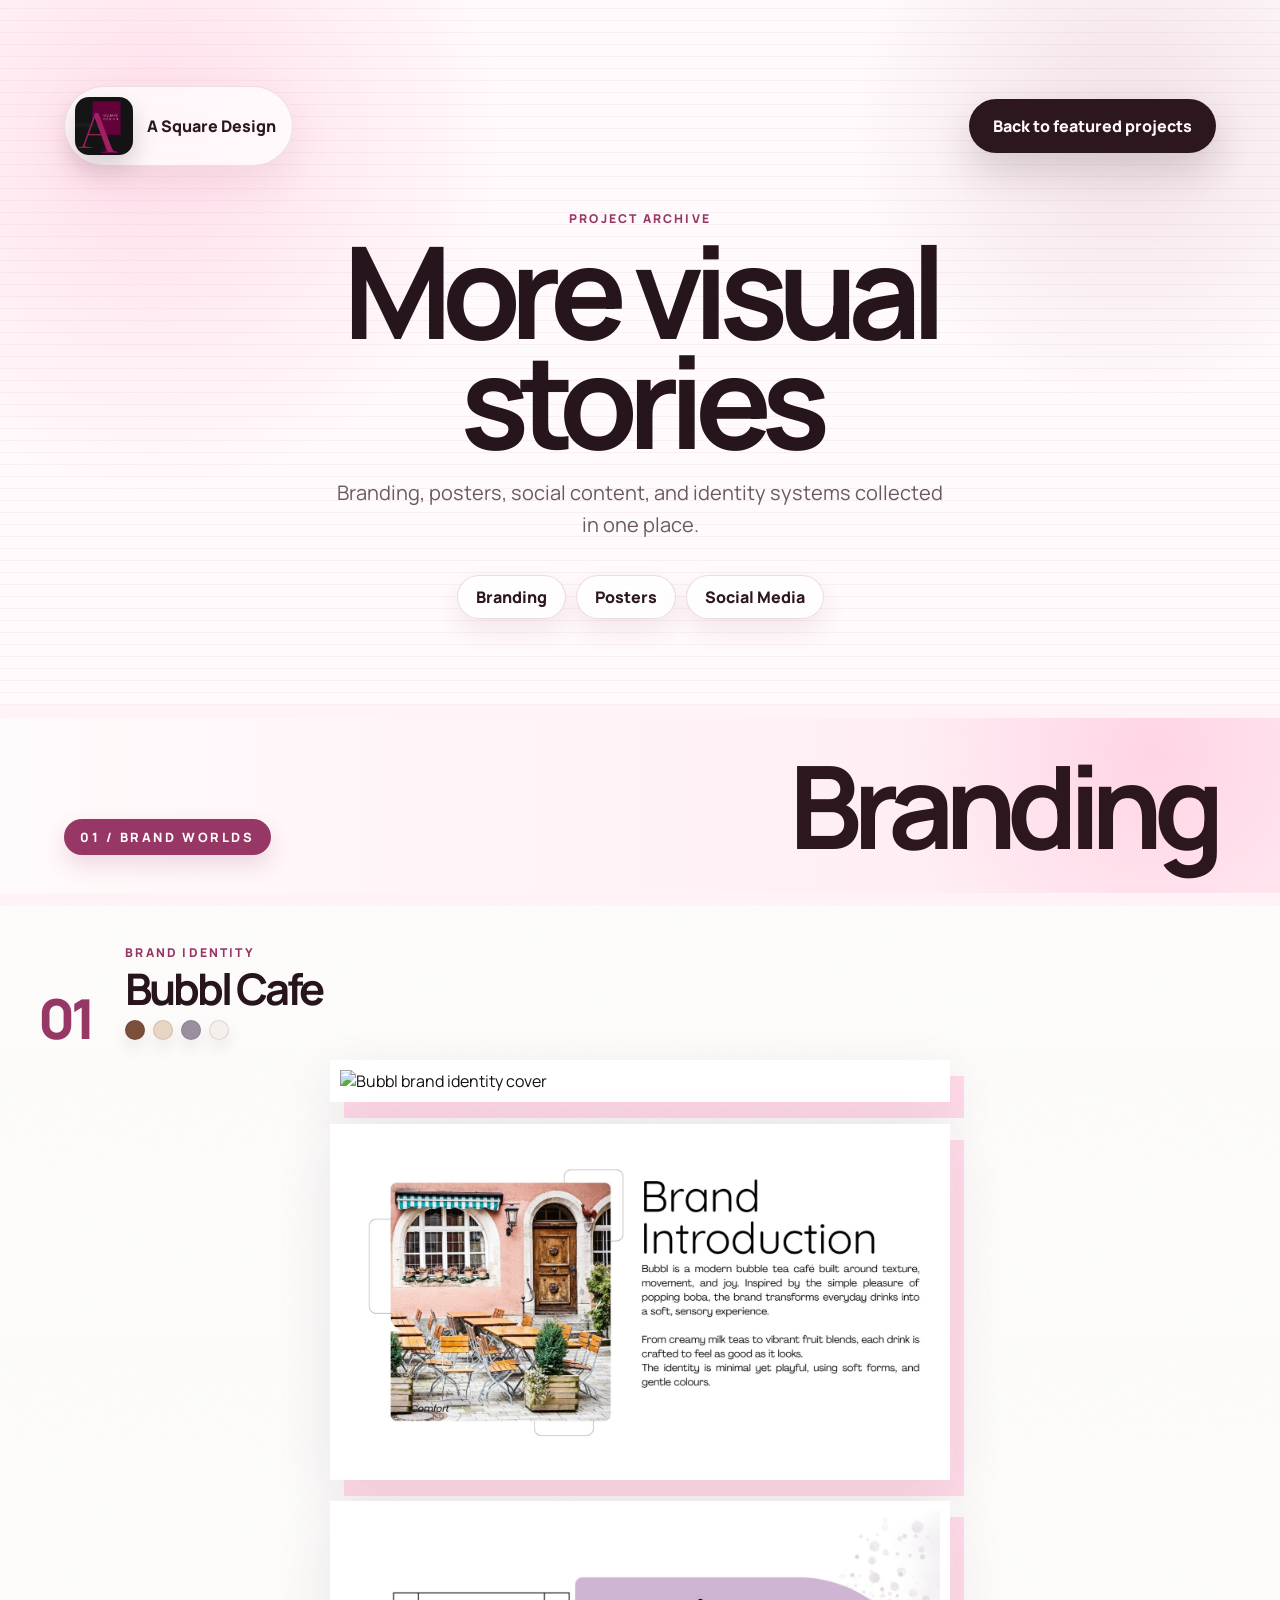
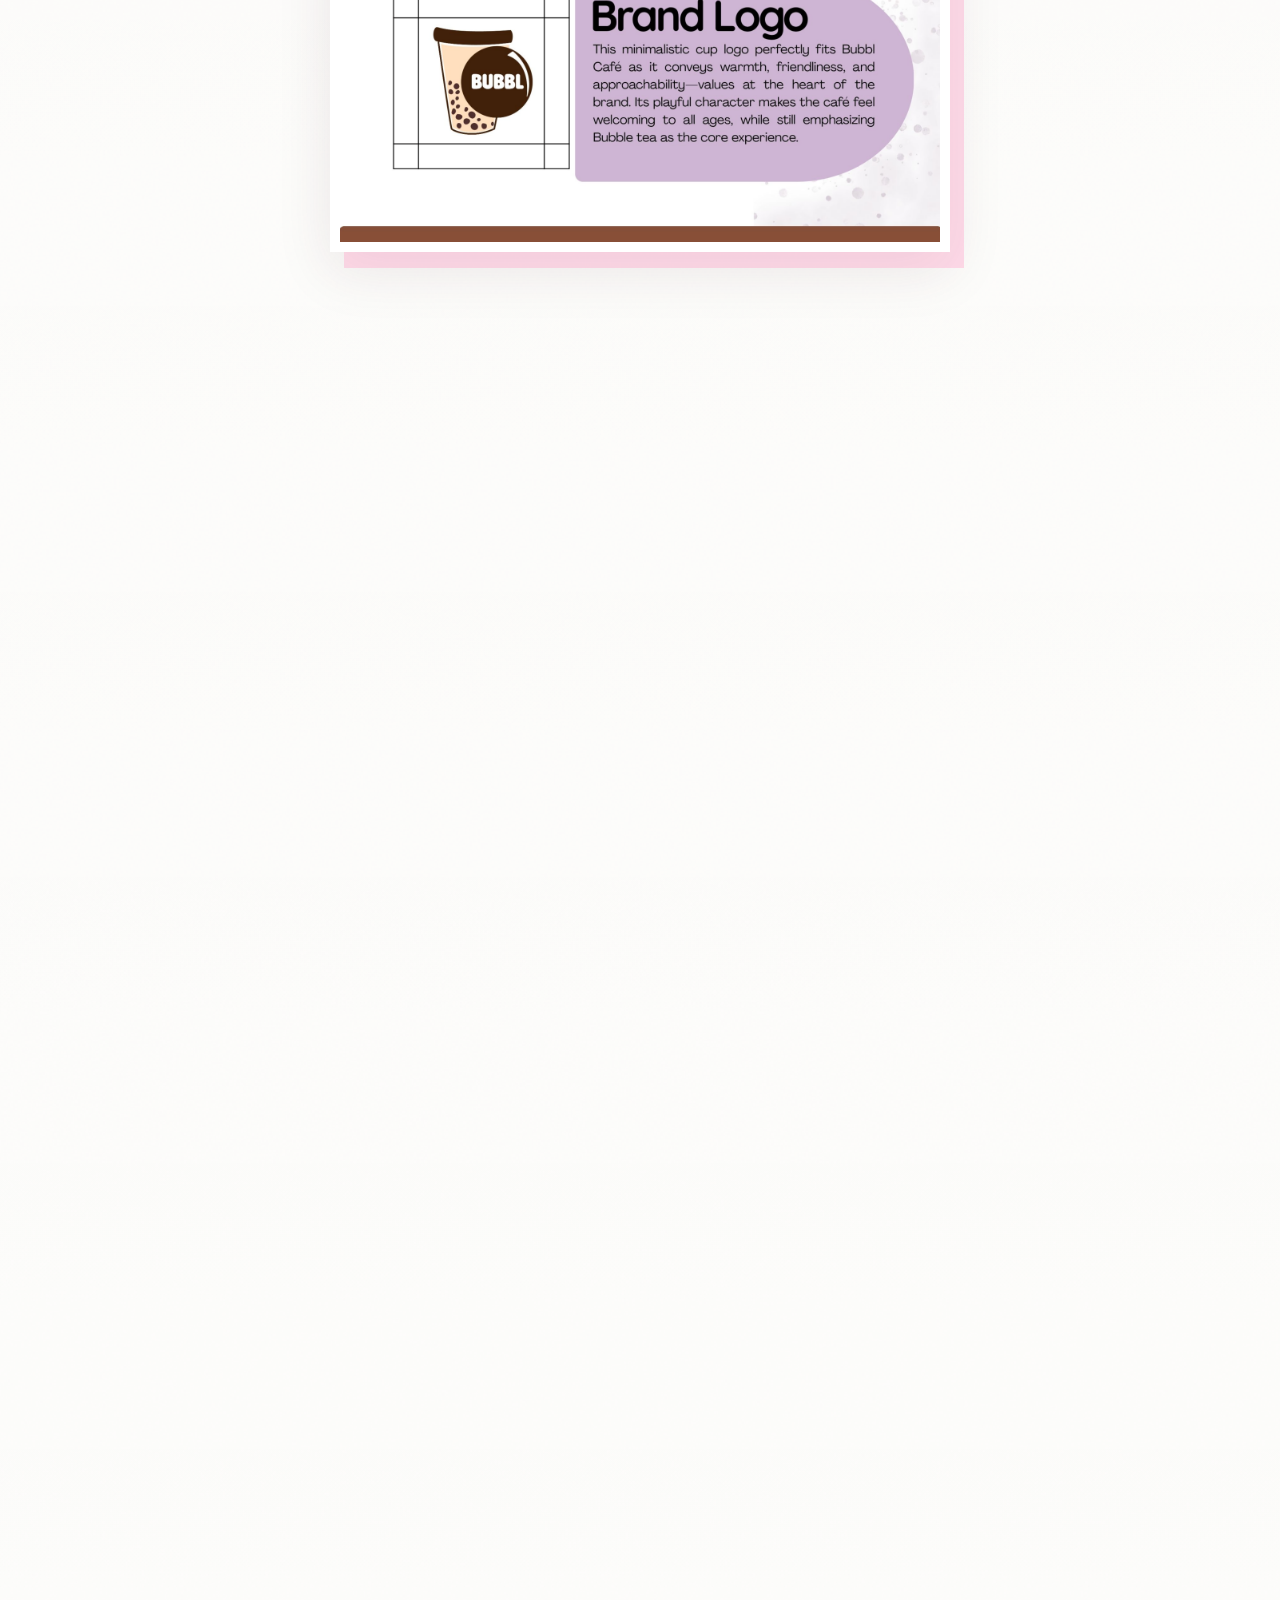
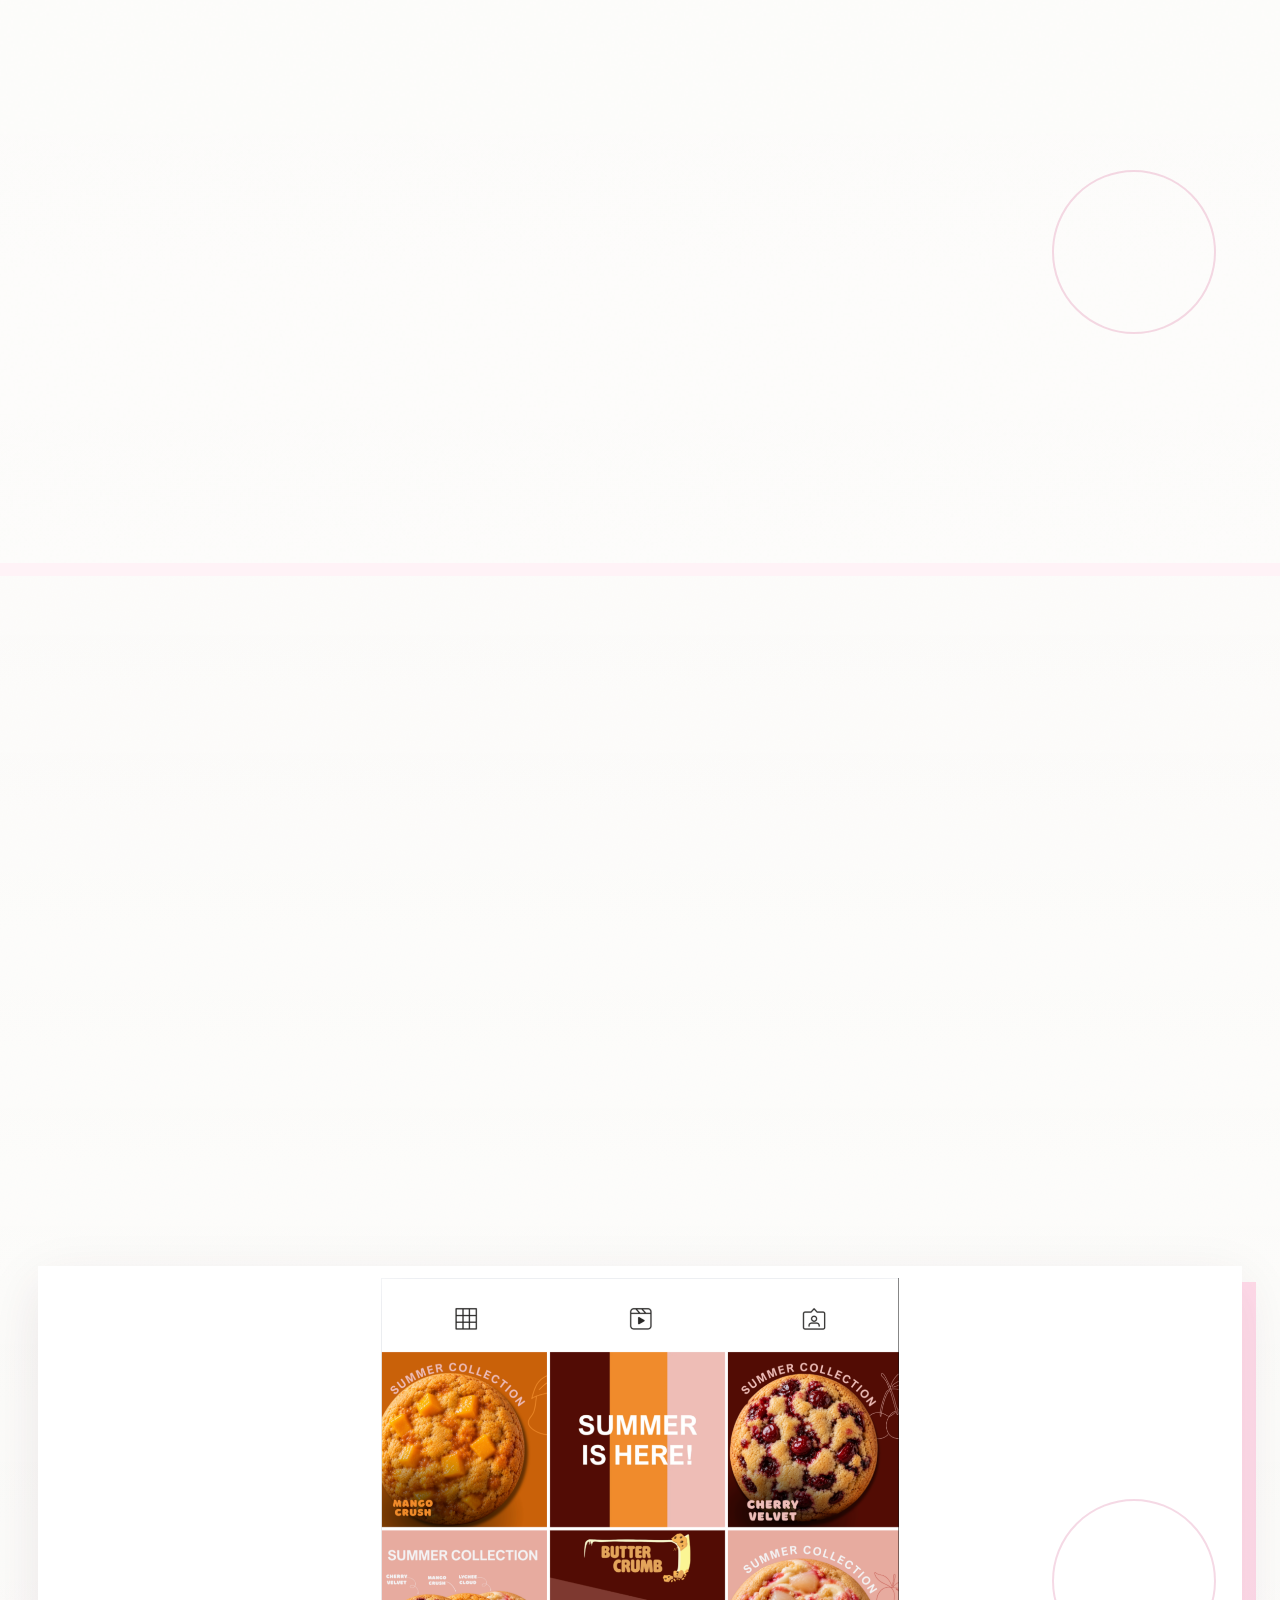
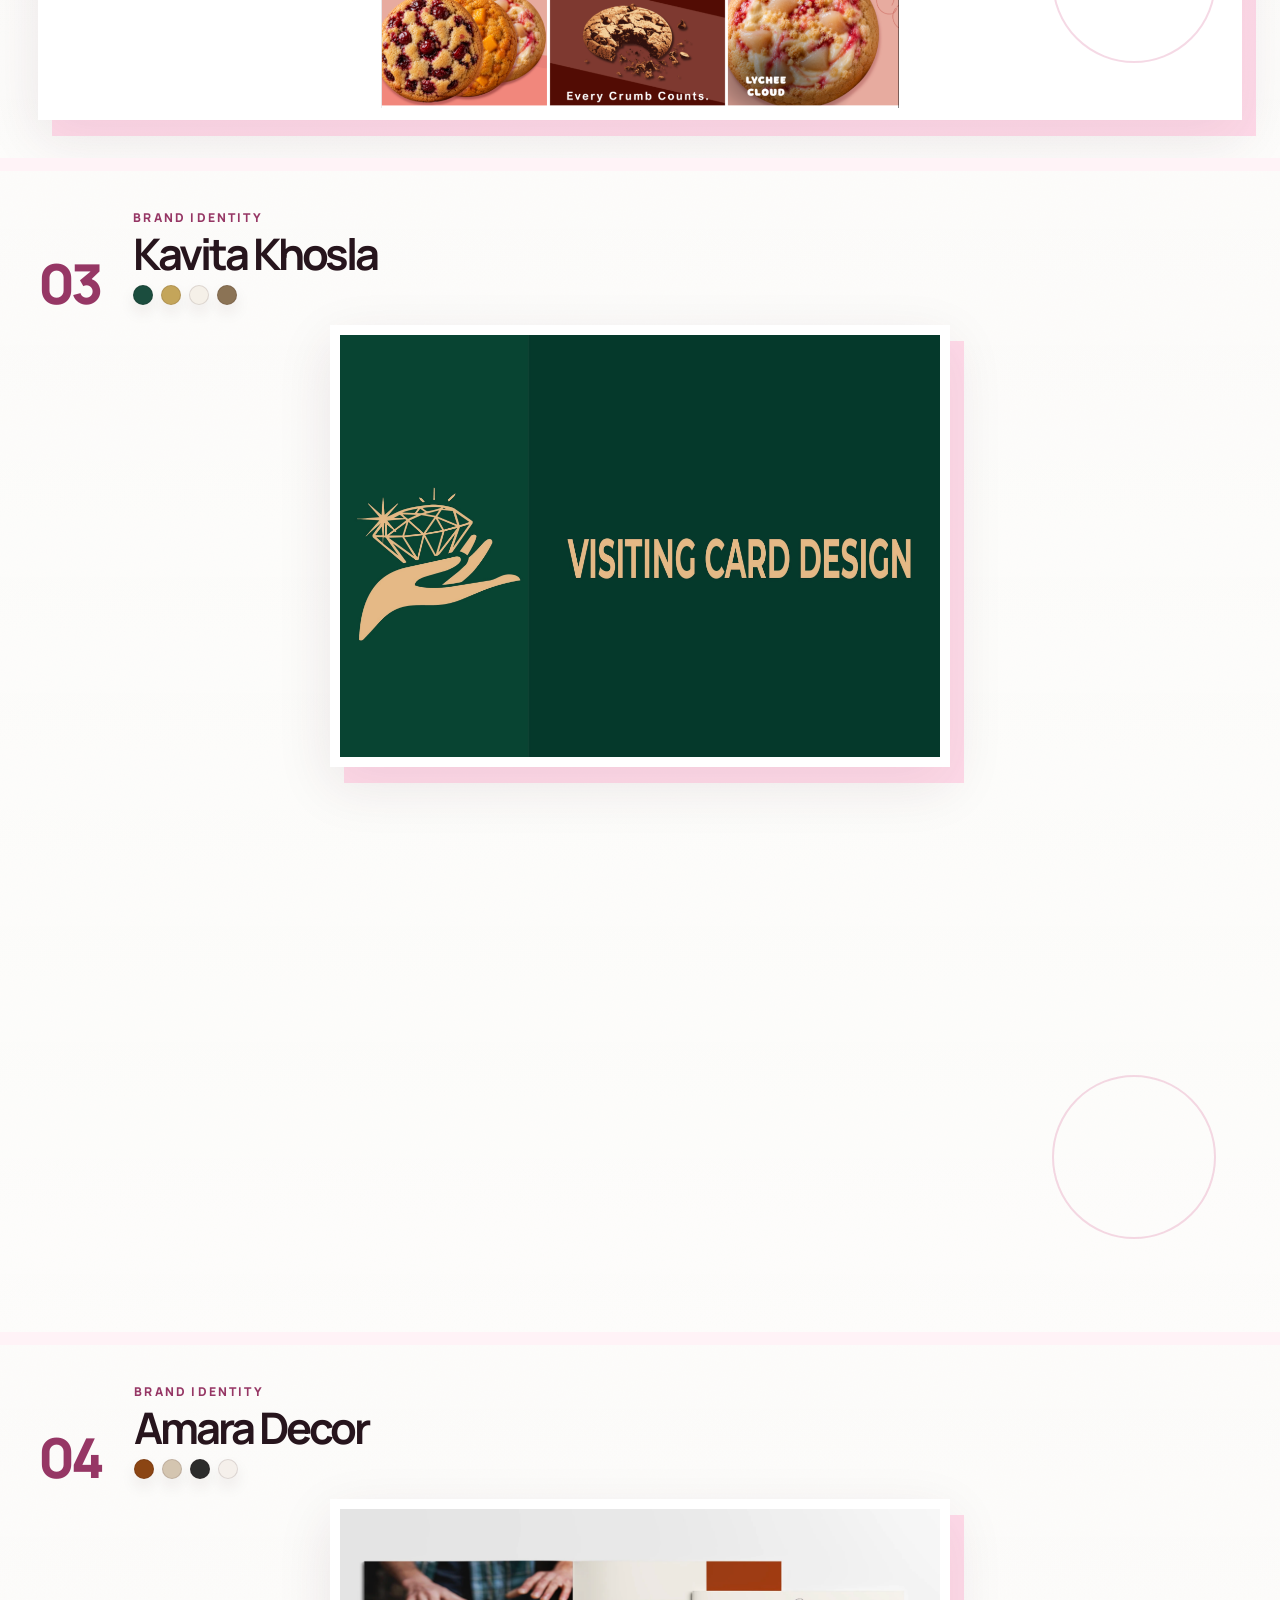
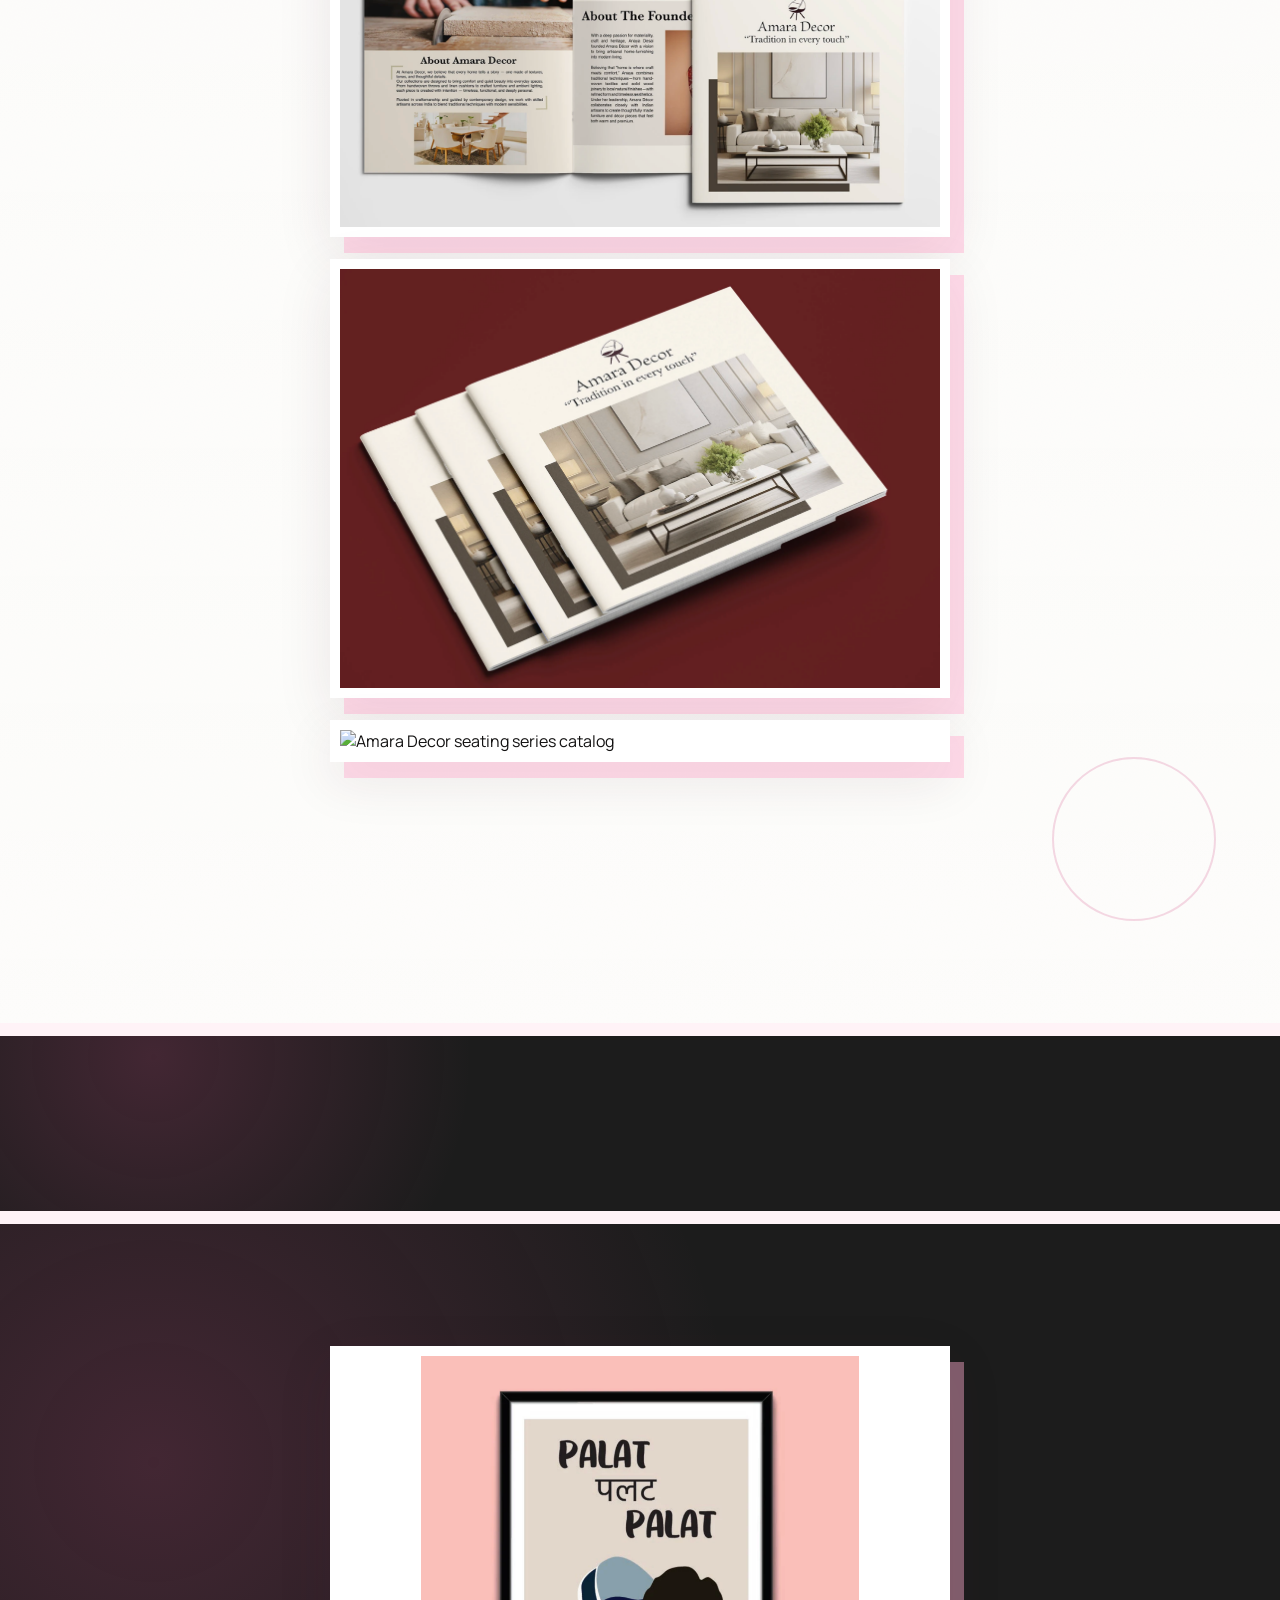
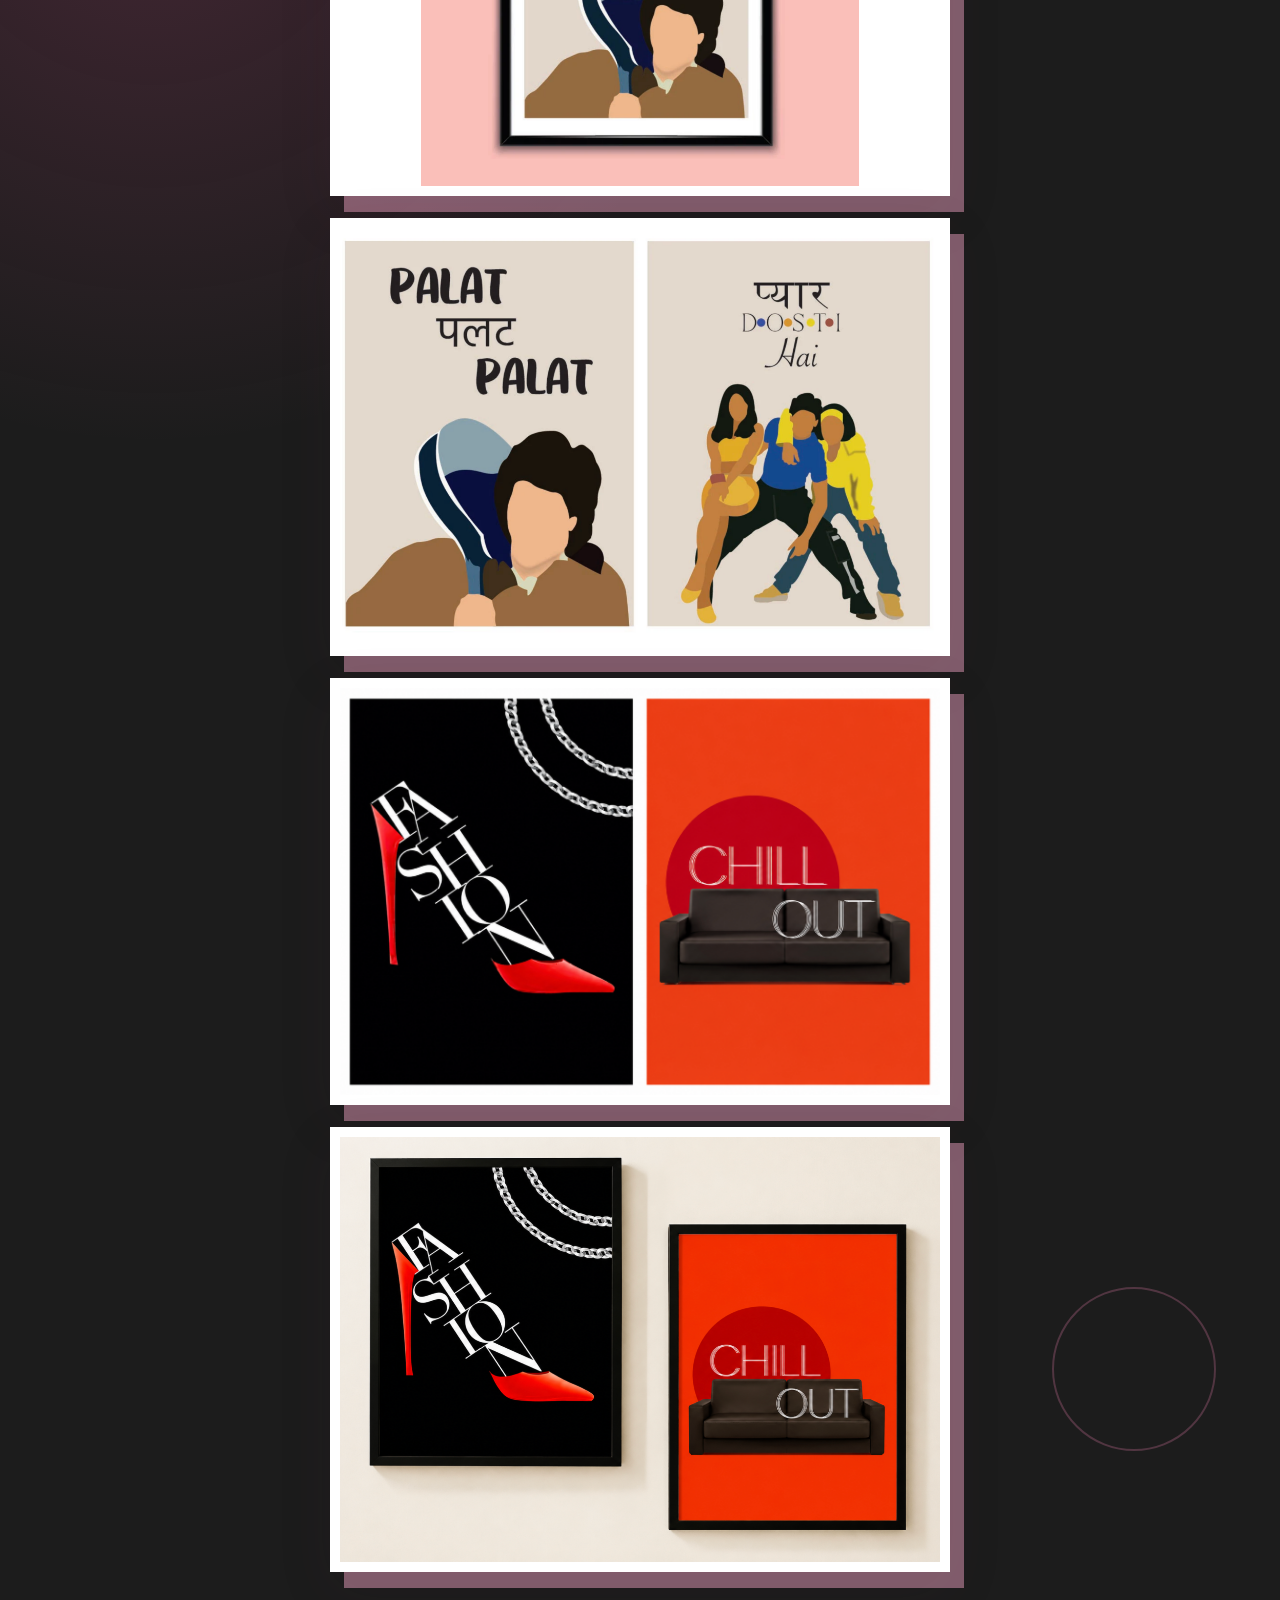
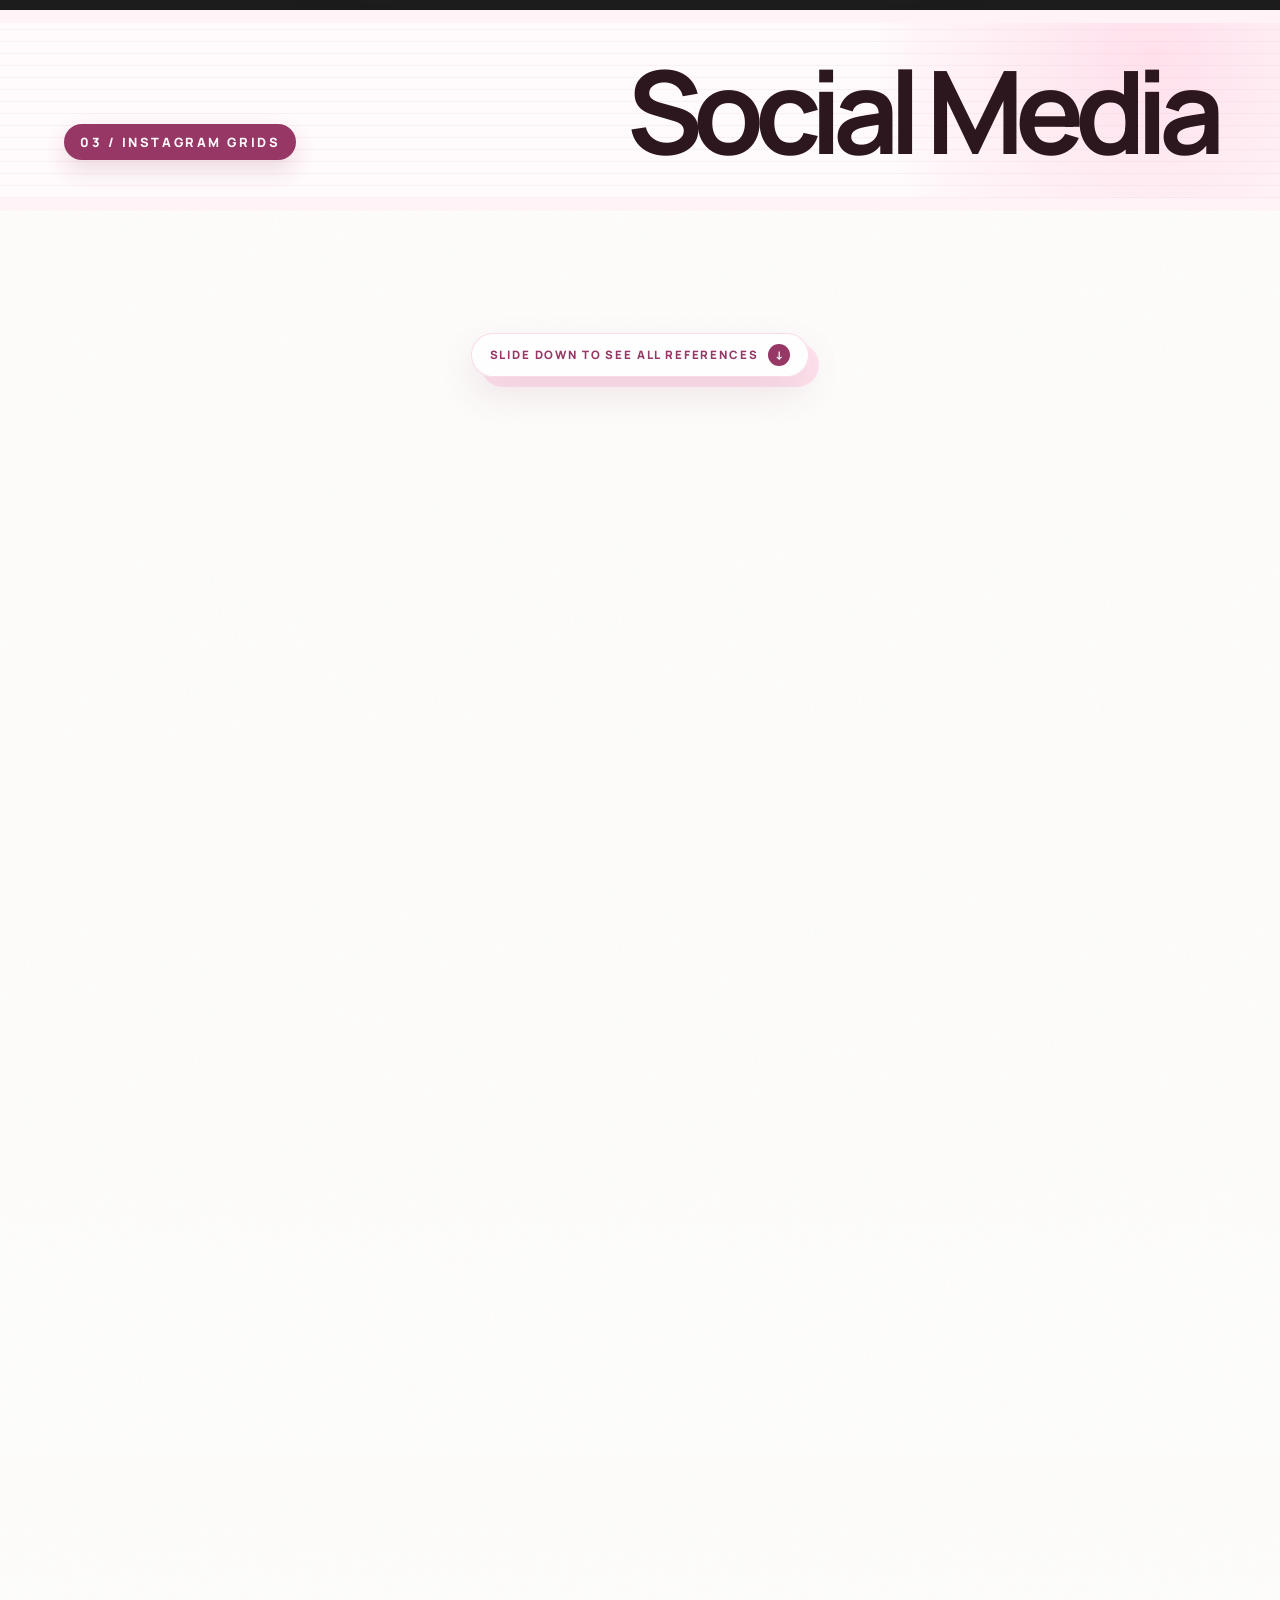
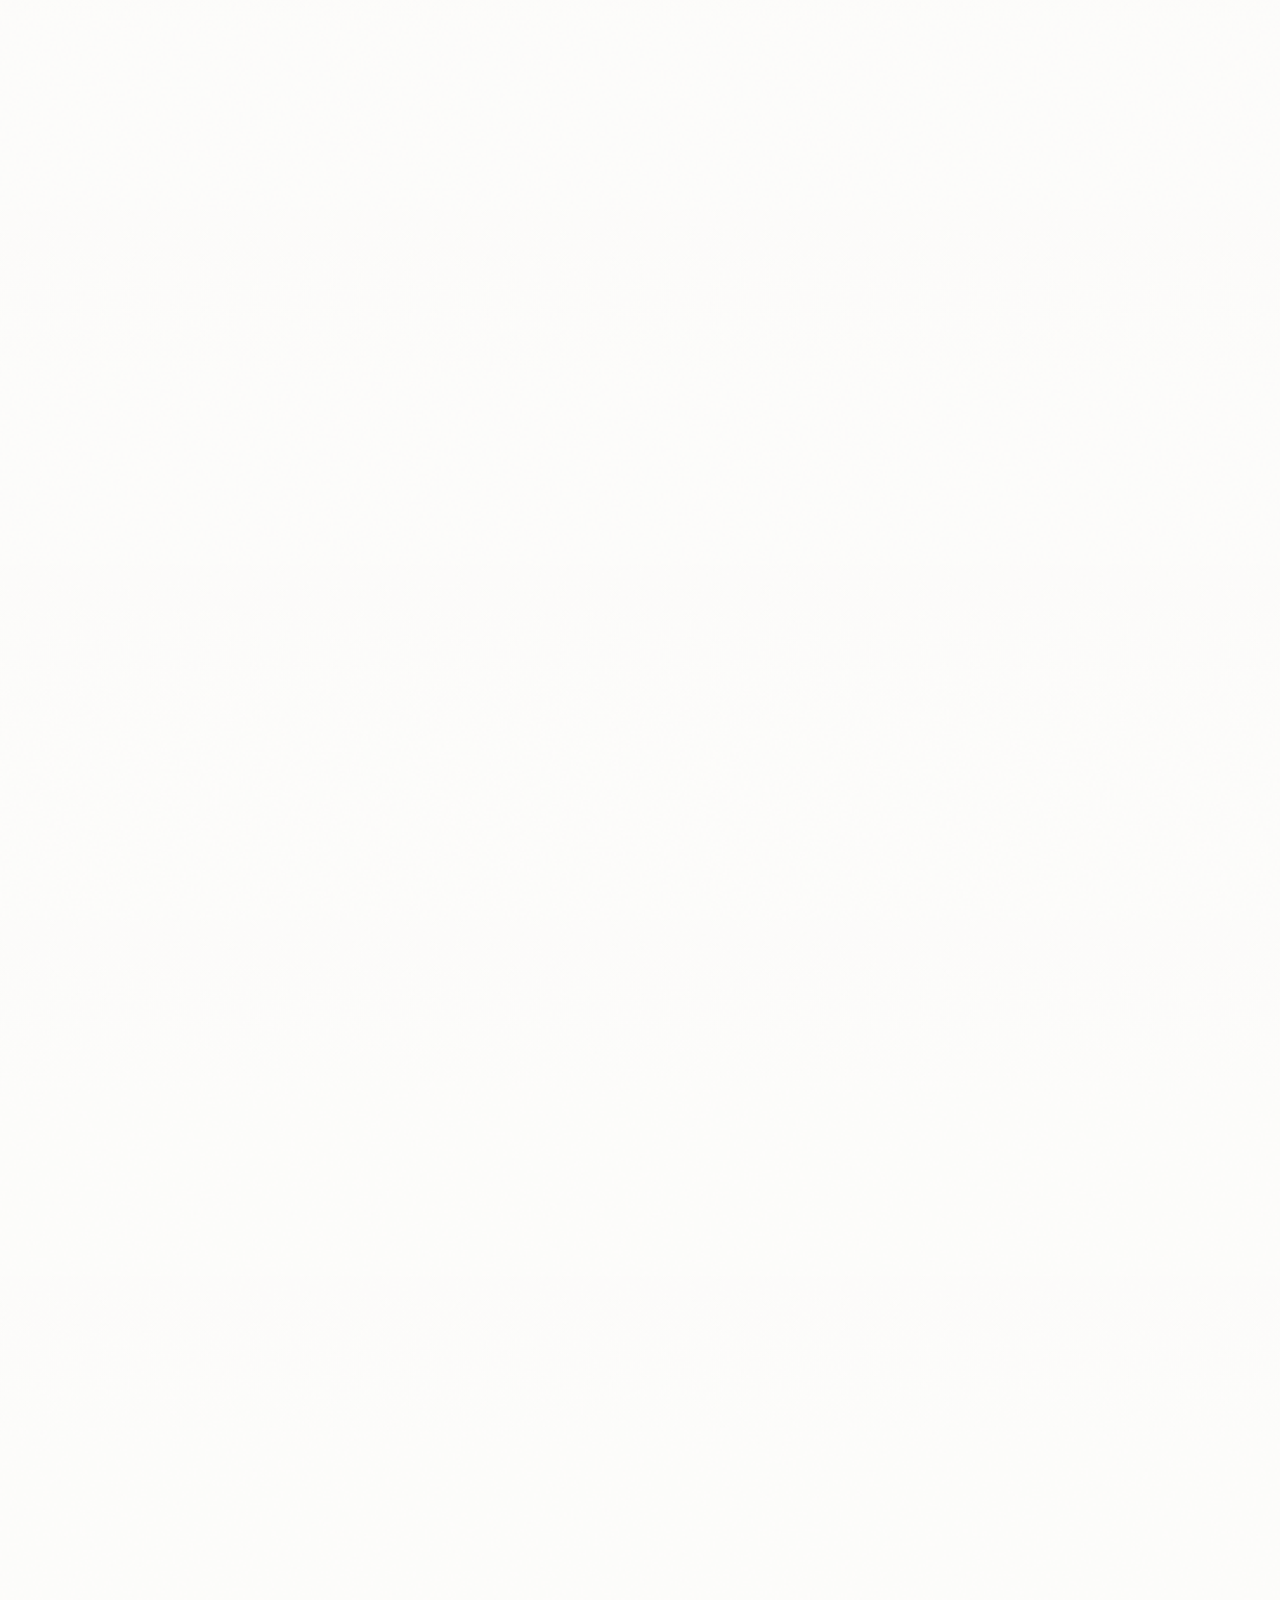
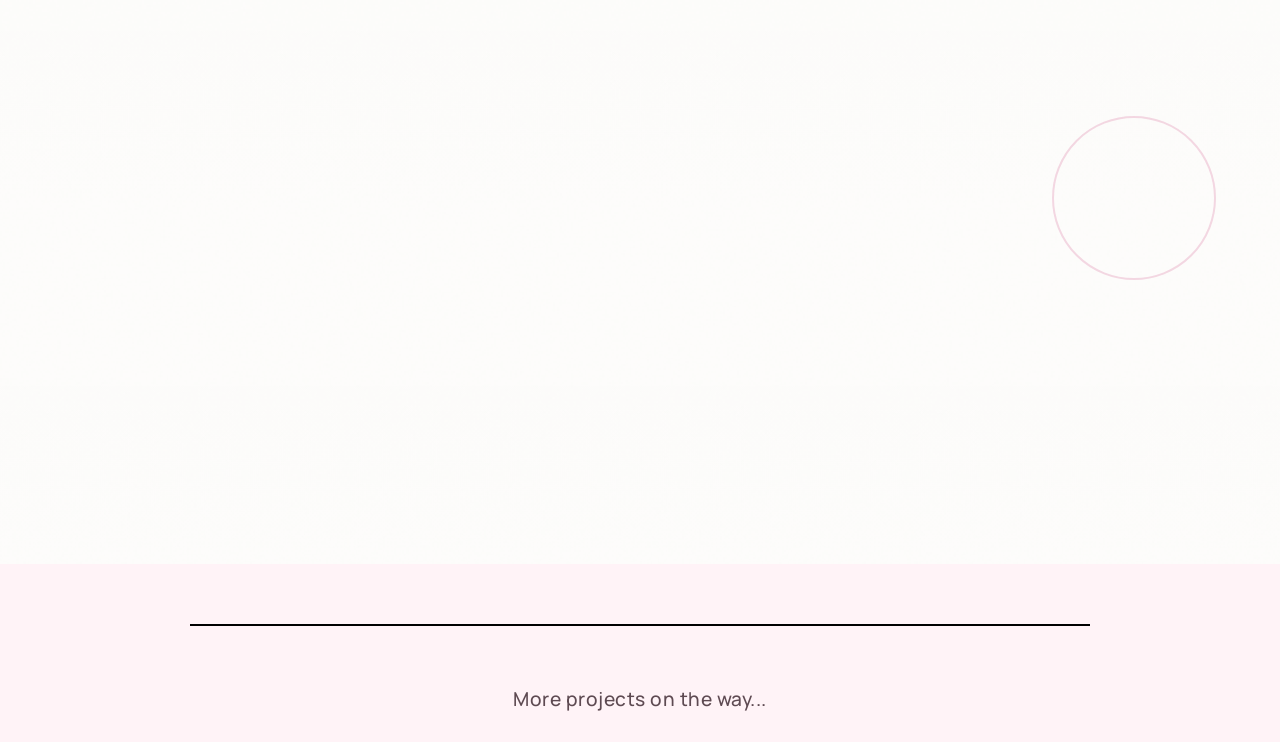
==== commit 42321e26: "Connect hero flourish to brand badge" ====
--- a/projects.html
+++ b/projects.html
@@ -11,7 +11,7 @@
       rel="stylesheet"
     />
     <link rel="icon" type="image/png" href="./assets/a-square-design-logo.png" />
-    <link rel="stylesheet" href="./styles.css?v=78" />
+    <link rel="stylesheet" href="./styles.css?v=79" />
     <script src="./script.js" defer></script>
   </head>
   <body>
--- a/styles.css
+++ b/styles.css
@@ -12263,3 +12263,43 @@
     height: 54px !important;
   }
 }
+
+/* v79: extend portfolio flourish toward brand badge and improve logo visibility. */
+.fresh-cover__brand {
+  z-index: 9;
+  padding-left: clamp(10px, 0.95vw, 14px) !important;
+}
+
+.fresh-cover__brand img {
+  width: clamp(90px, 5.9vw, 108px) !important;
+  height: clamp(90px, 5.9vw, 108px) !important;
+  background: #12080f;
+  border: 4px solid rgba(255, 244, 248, 0.96);
+  filter: saturate(1.18) contrast(1.18) brightness(1.08);
+  box-shadow:
+    0 14px 30px rgba(141, 47, 95, 0.2),
+    0 0 0 7px rgba(217, 79, 141, 0.1) !important;
+}
+
+.fresh-cover__portfolio-flourish {
+  left: clamp(250px, 20vw, 380px);
+  top: clamp(10px, 1.6vw, 34px);
+  width: clamp(720px, 62vw, 1180px);
+}
+
+.fresh-cover__portfolio-flourish path {
+  stroke-width: 3.4;
+  opacity: 0.58;
+}
+
+@media (max-width: 768px) {
+  .fresh-cover__brand img {
+    width: clamp(62px, 17vw, 76px) !important;
+    height: clamp(62px, 17vw, 76px) !important;
+    border-width: 3px;
+  }
+
+  .fresh-cover__portfolio-flourish {
+    display: none !important;
+  }
+}
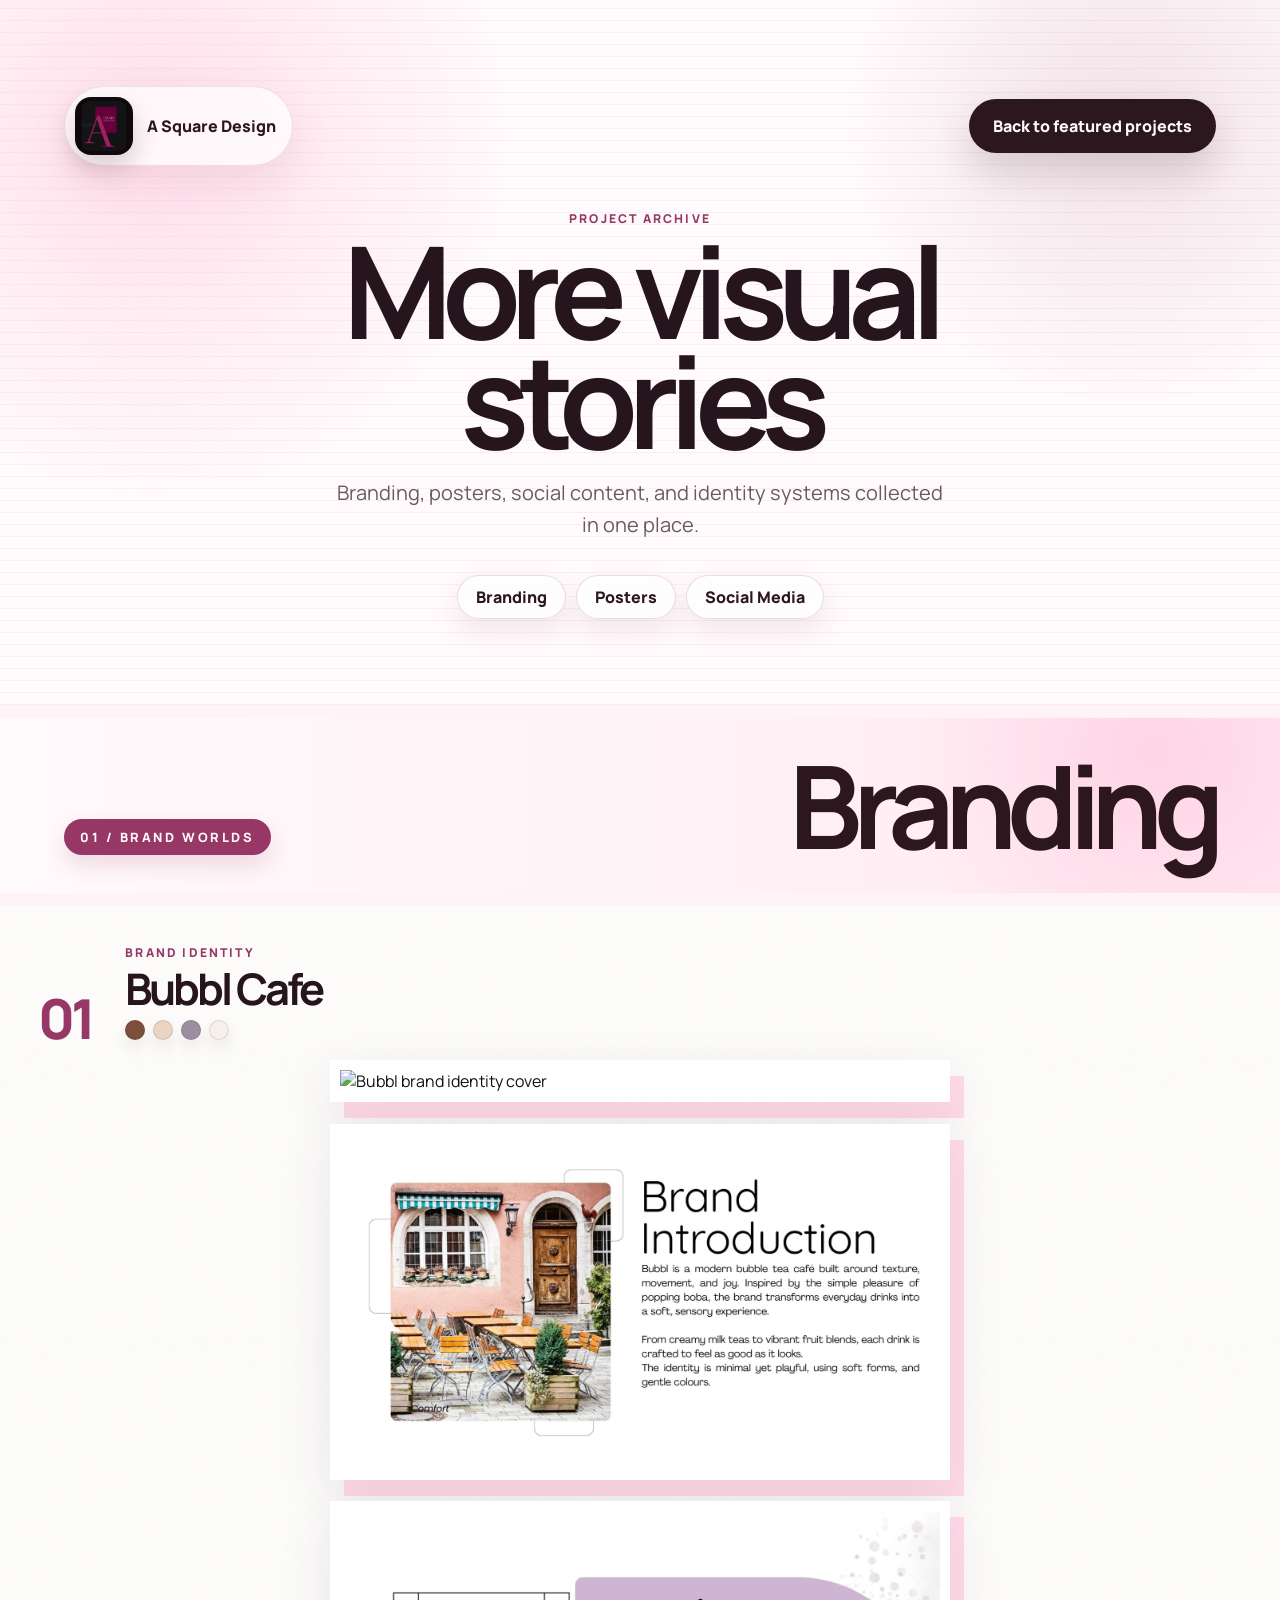
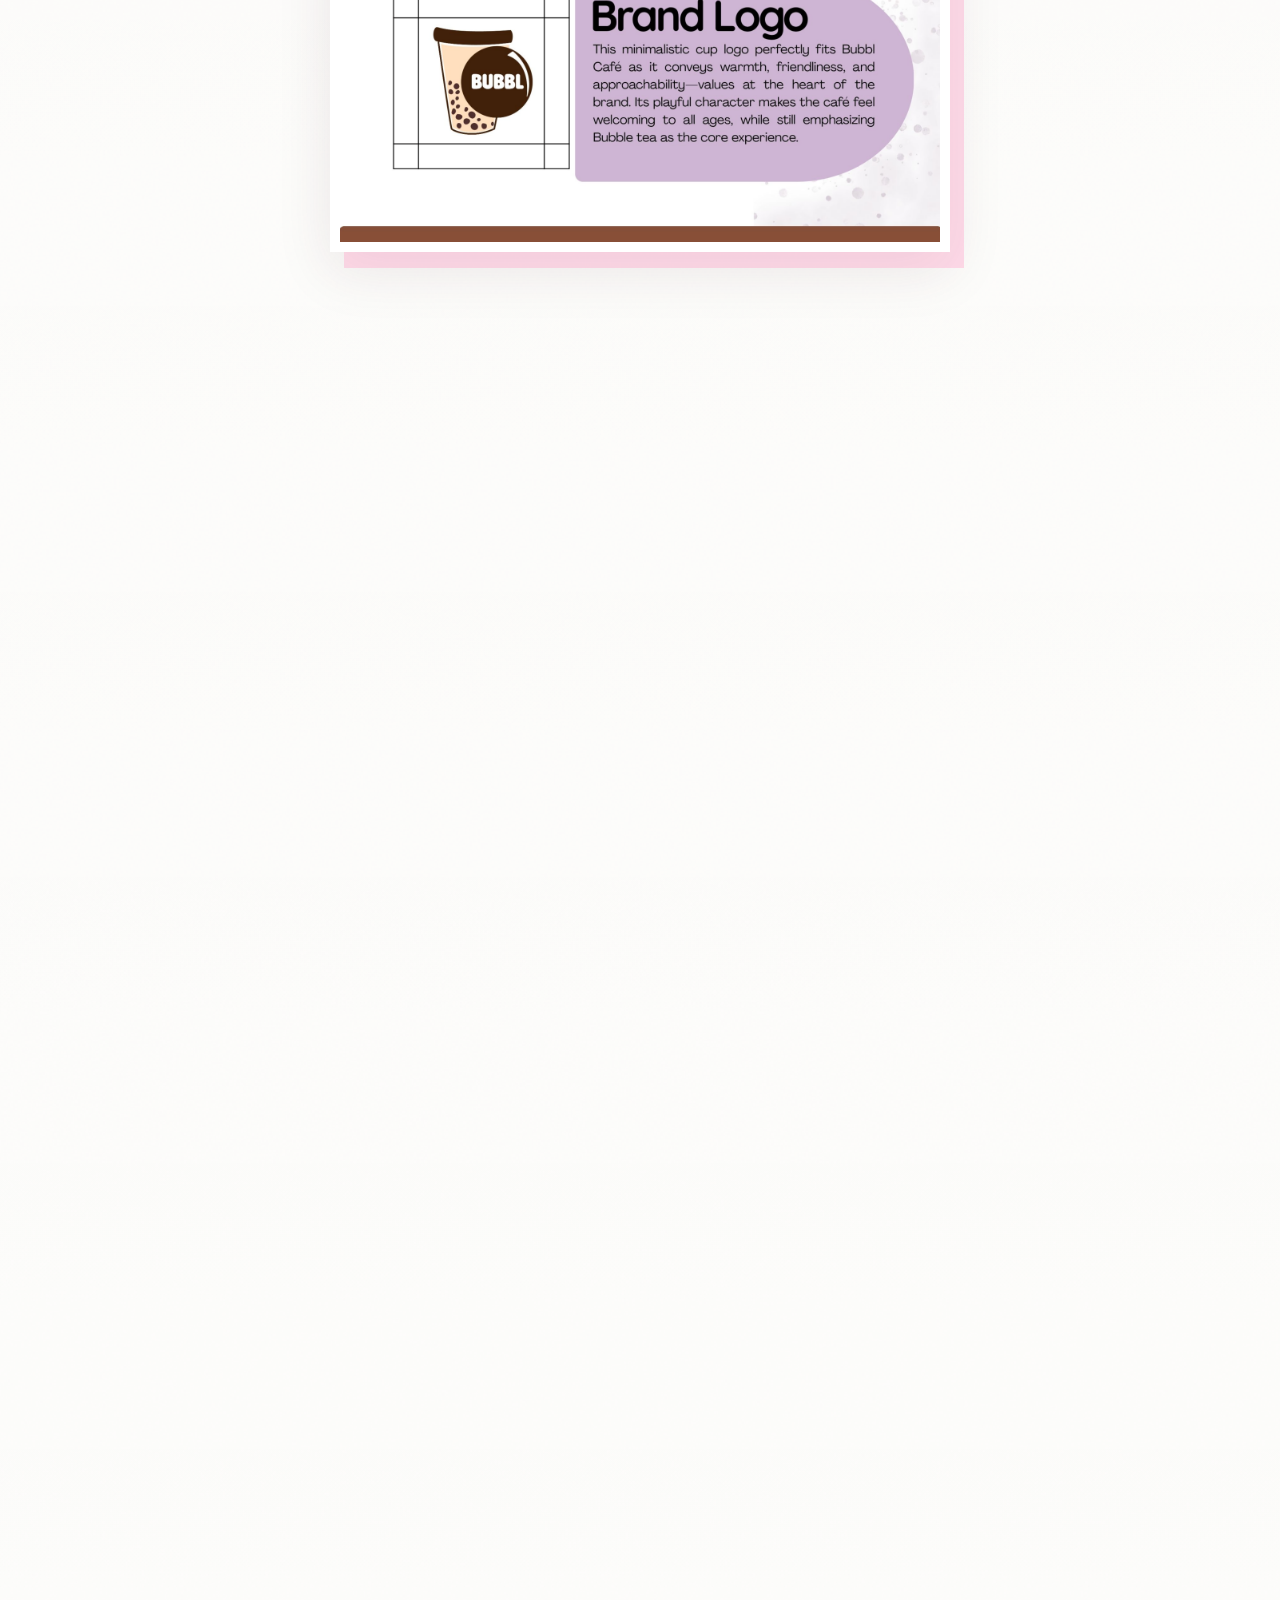
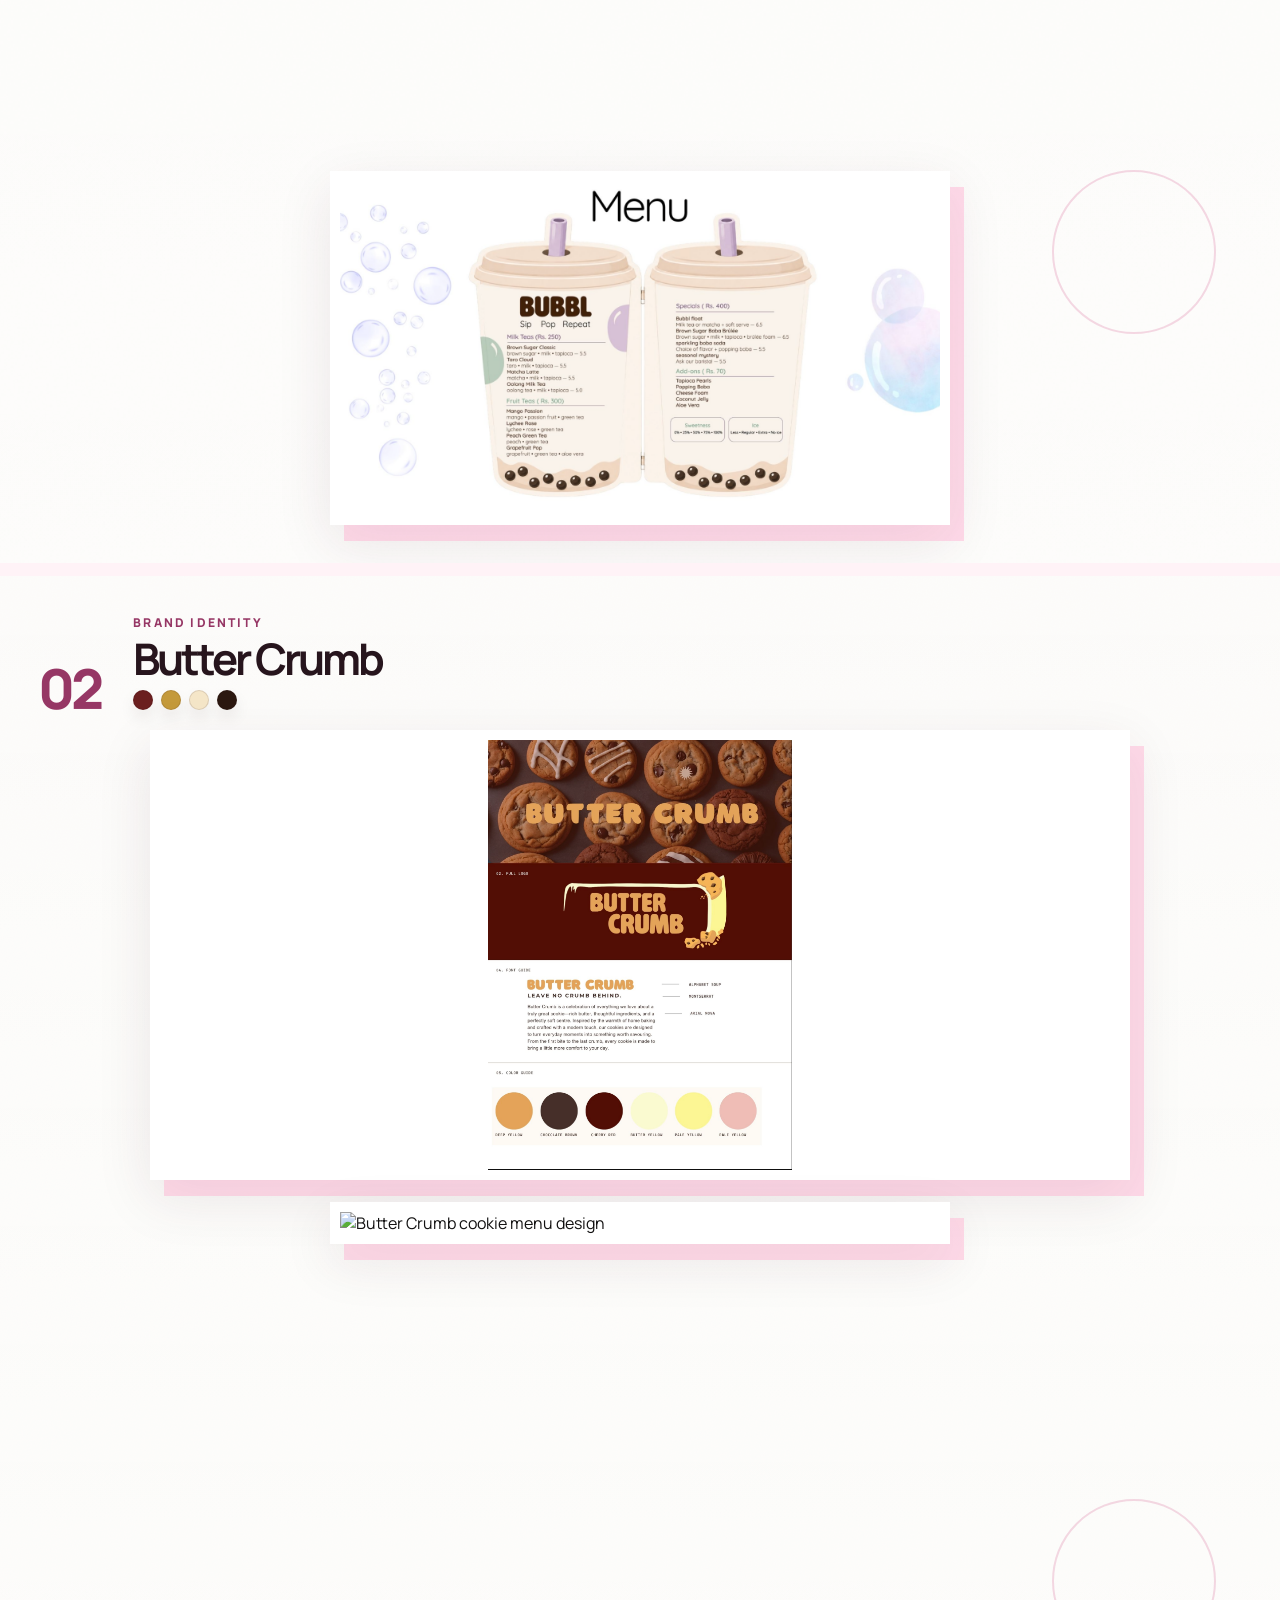
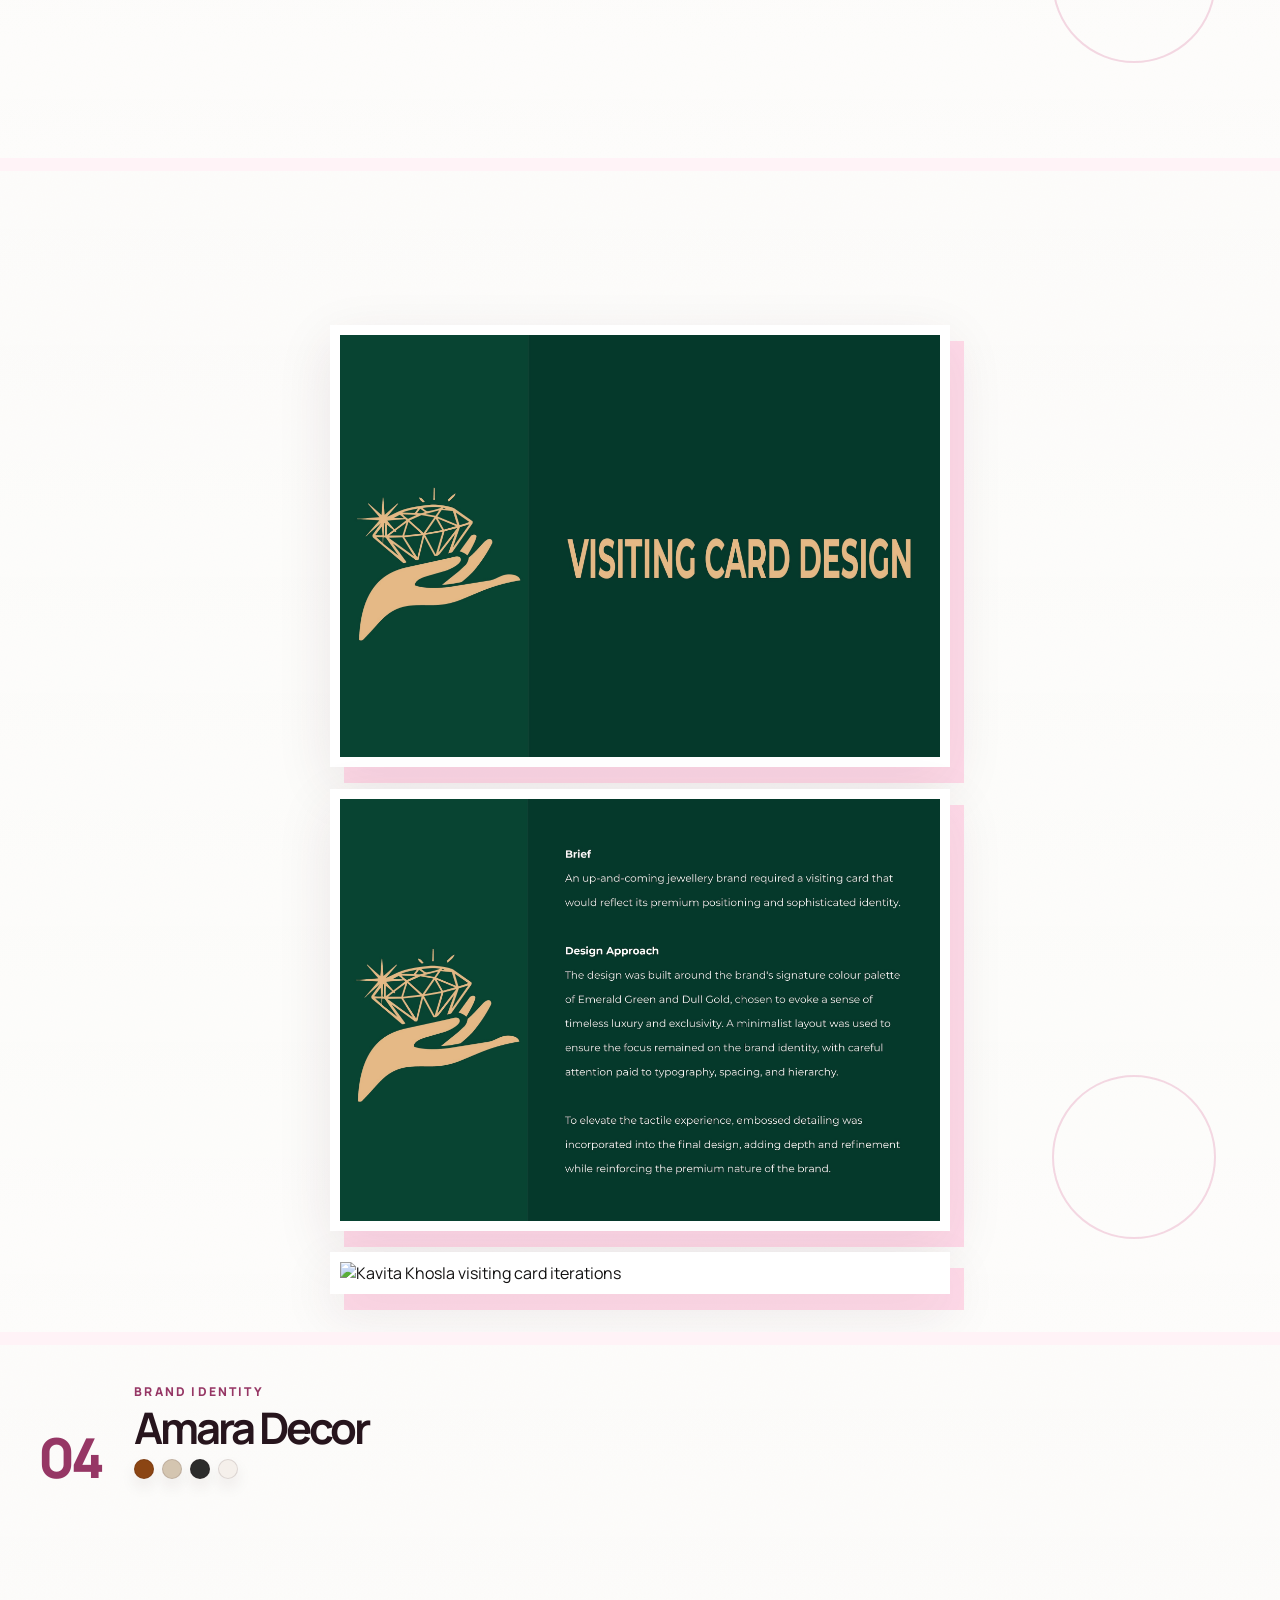
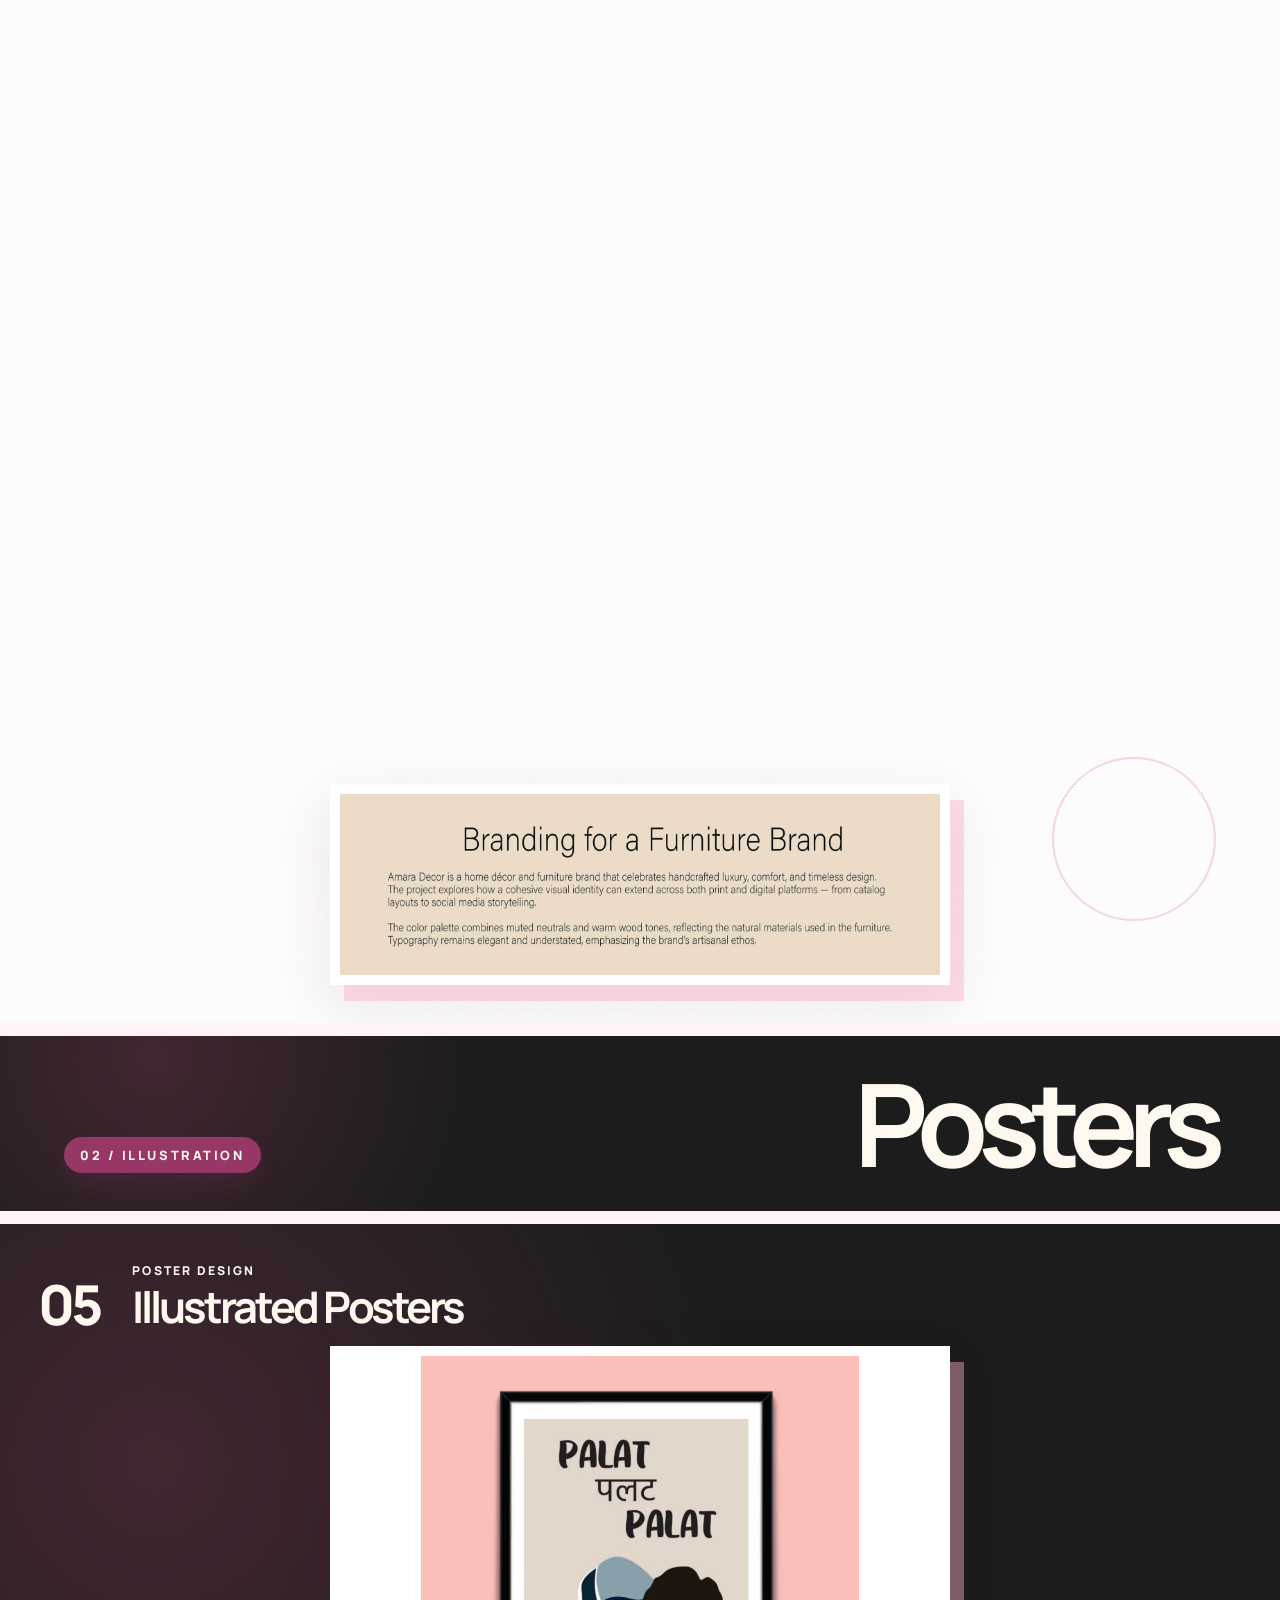
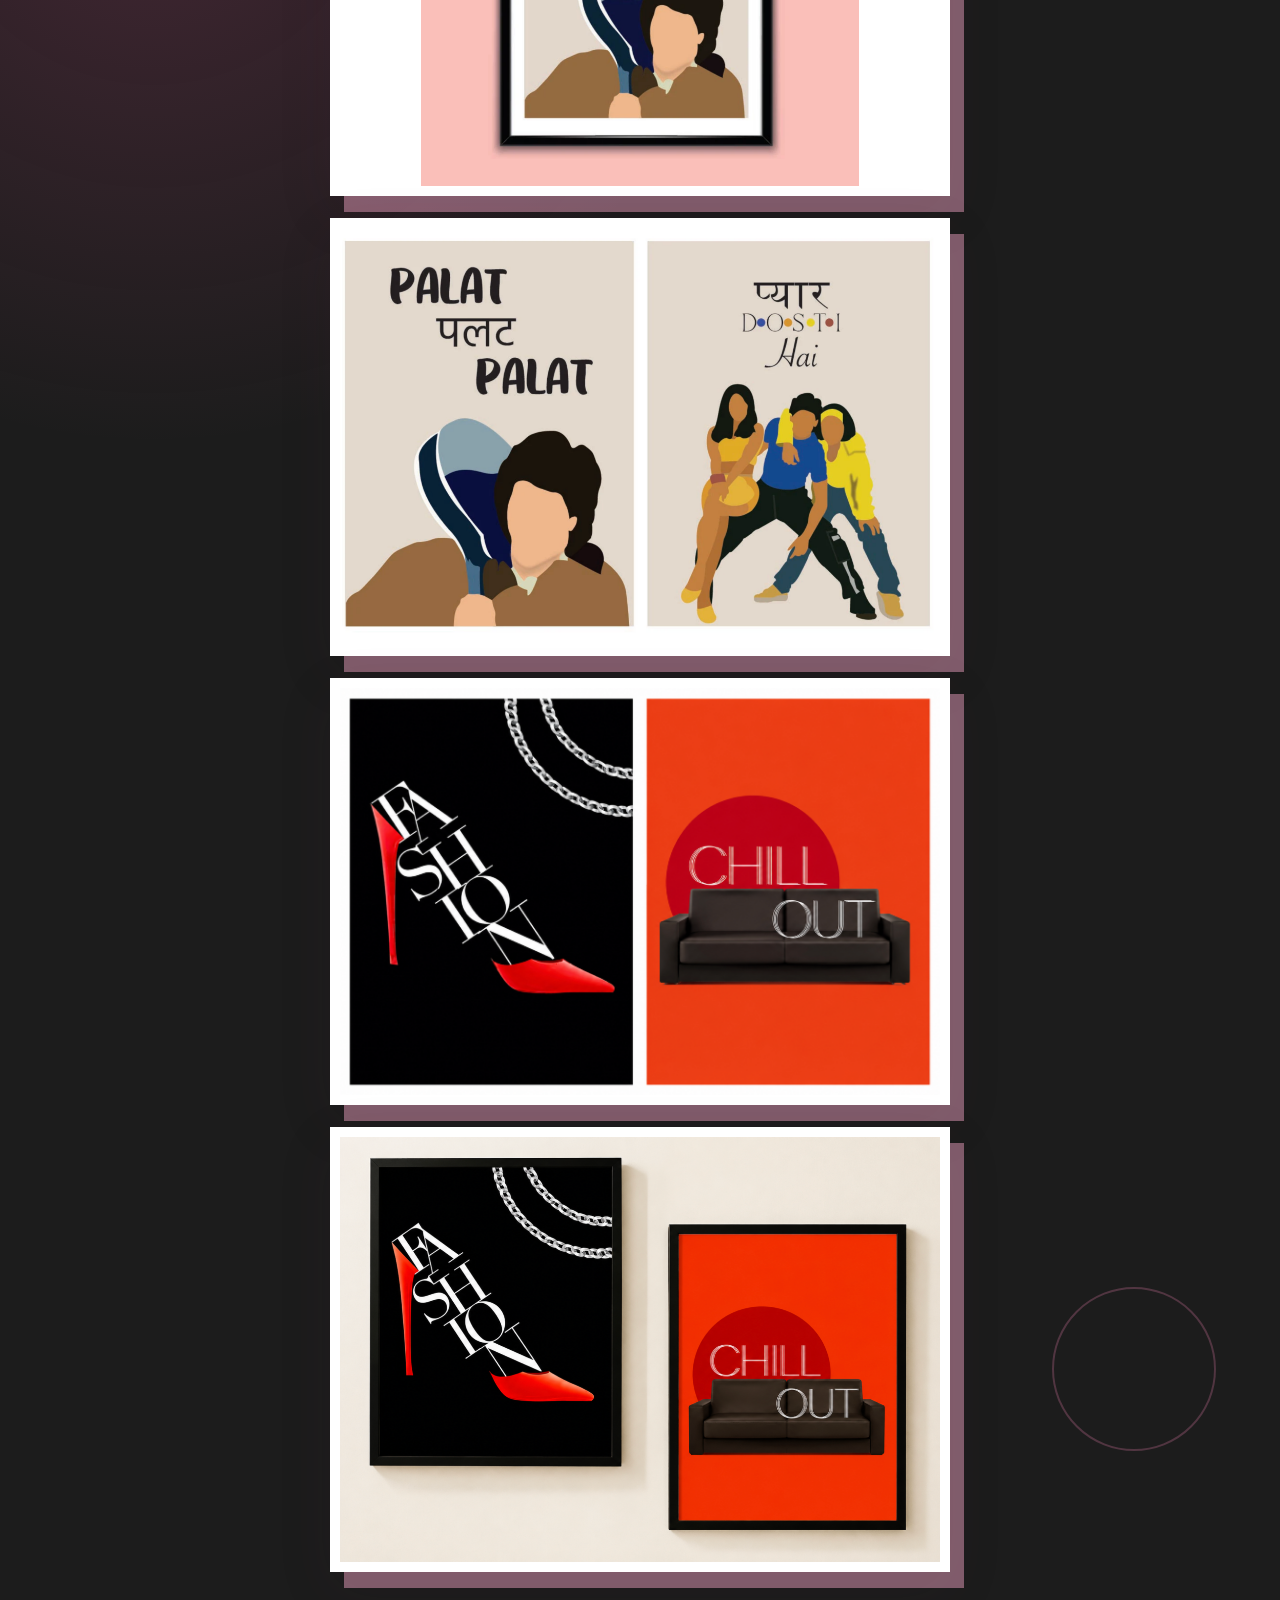
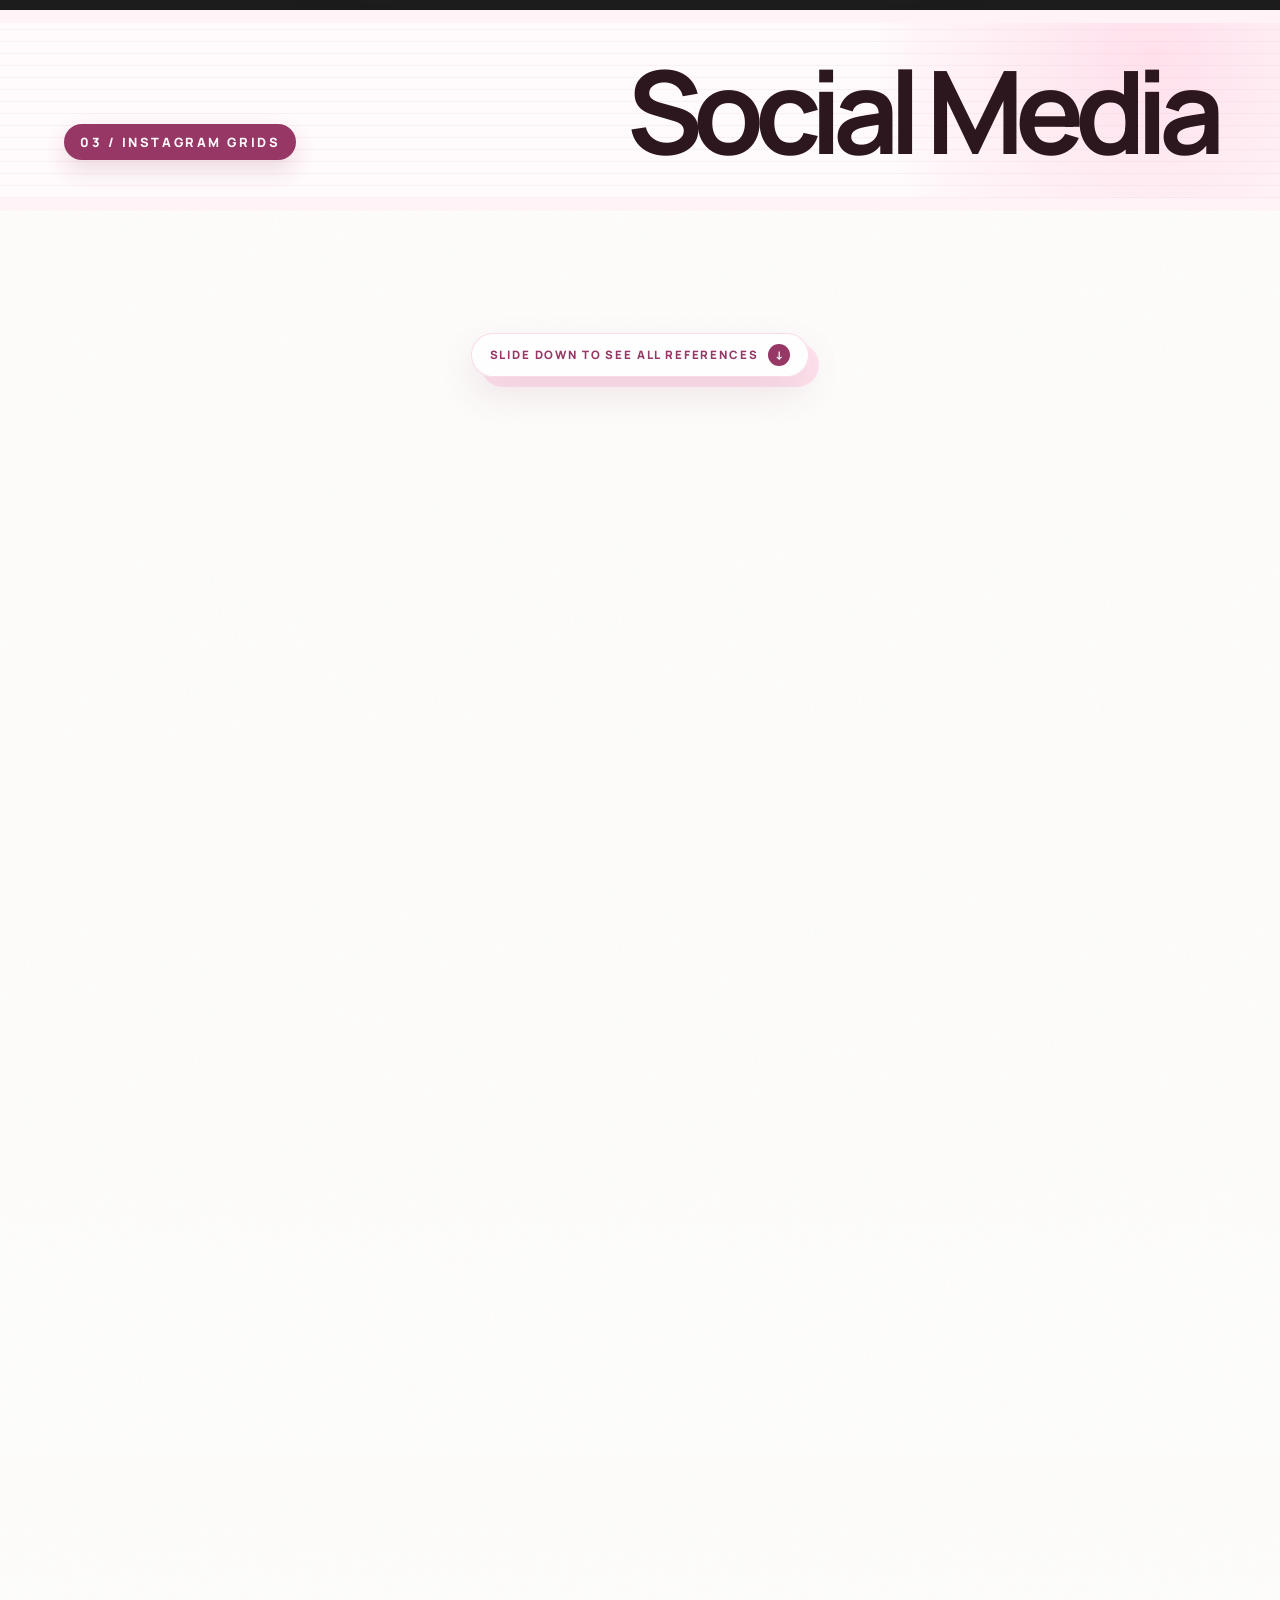
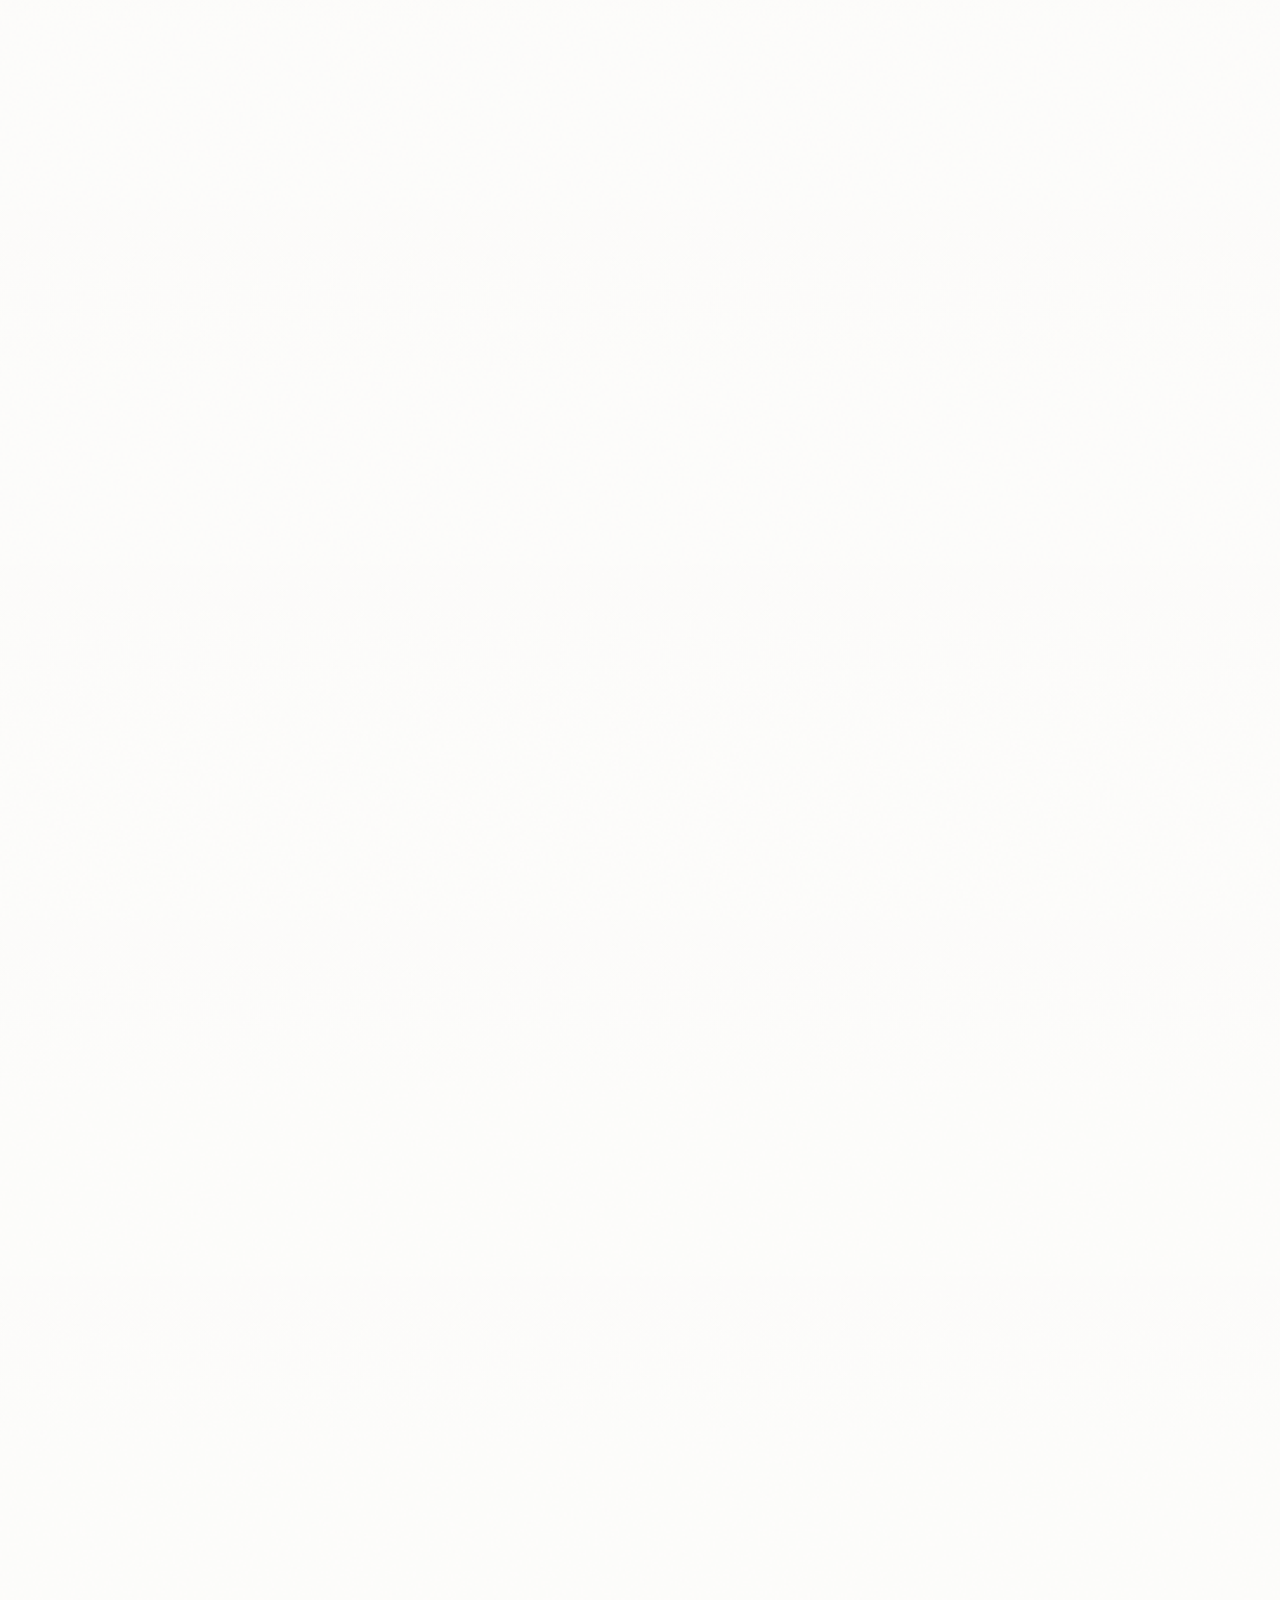
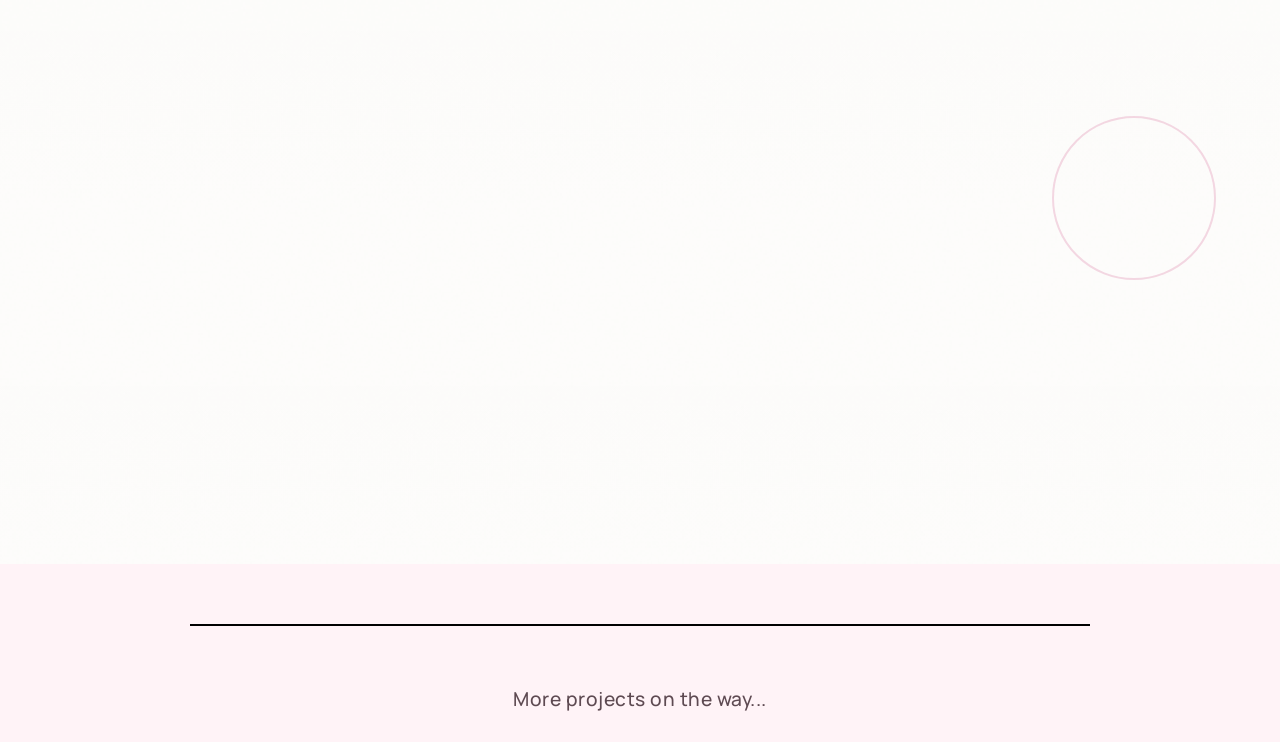
==== commit aa433f8e: "Show brand logo as square tile" ====
--- a/projects.html
+++ b/projects.html
@@ -11,7 +11,7 @@
       rel="stylesheet"
     />
     <link rel="icon" type="image/png" href="./assets/a-square-design-logo.png" />
-    <link rel="stylesheet" href="./styles.css?v=79" />
+    <link rel="stylesheet" href="./styles.css?v=80" />
     <script src="./script.js" defer></script>
   </head>
   <body>
--- a/styles.css
+++ b/styles.css
@@ -12303,3 +12303,51 @@
     display: none !important;
   }
 }
+
+/* v80: show A Square logo as a larger square tile instead of a circular crop. */
+.fresh-cover__brand {
+  min-height: clamp(126px, 7.8vw, 150px);
+  padding: clamp(12px, 1vw, 16px) clamp(22px, 2vw, 32px) clamp(12px, 1vw, 16px) clamp(12px, 1vw, 16px) !important;
+}
+
+.fresh-cover__brand img {
+  width: clamp(104px, 6.8vw, 128px) !important;
+  height: clamp(104px, 6.8vw, 128px) !important;
+  border-radius: 20px !important;
+  object-fit: contain !important;
+  padding: 4px;
+  background: #0f080d;
+  border: 4px solid rgba(255, 244, 248, 0.98);
+  filter: saturate(1.22) contrast(1.2) brightness(1.1);
+  box-shadow:
+    0 16px 34px rgba(141, 47, 95, 0.22),
+    0 0 0 7px rgba(217, 79, 141, 0.1) !important;
+}
+
+.archive-brand img {
+  border-radius: 16px !important;
+  object-fit: contain !important;
+  padding: 4px;
+  background: #0f080d;
+}
+
+@media (max-width: 768px) {
+  .fresh-cover__brand {
+    min-height: 96px;
+    padding: 12px 14px !important;
+  }
+
+  .fresh-cover__brand img {
+    width: clamp(70px, 20vw, 86px) !important;
+    height: clamp(70px, 20vw, 86px) !important;
+    border-radius: 16px !important;
+    padding: 3px;
+  }
+}
+
+@media (max-width: 375px) {
+  .fresh-cover__brand img {
+    width: 68px !important;
+    height: 68px !important;
+  }
+}
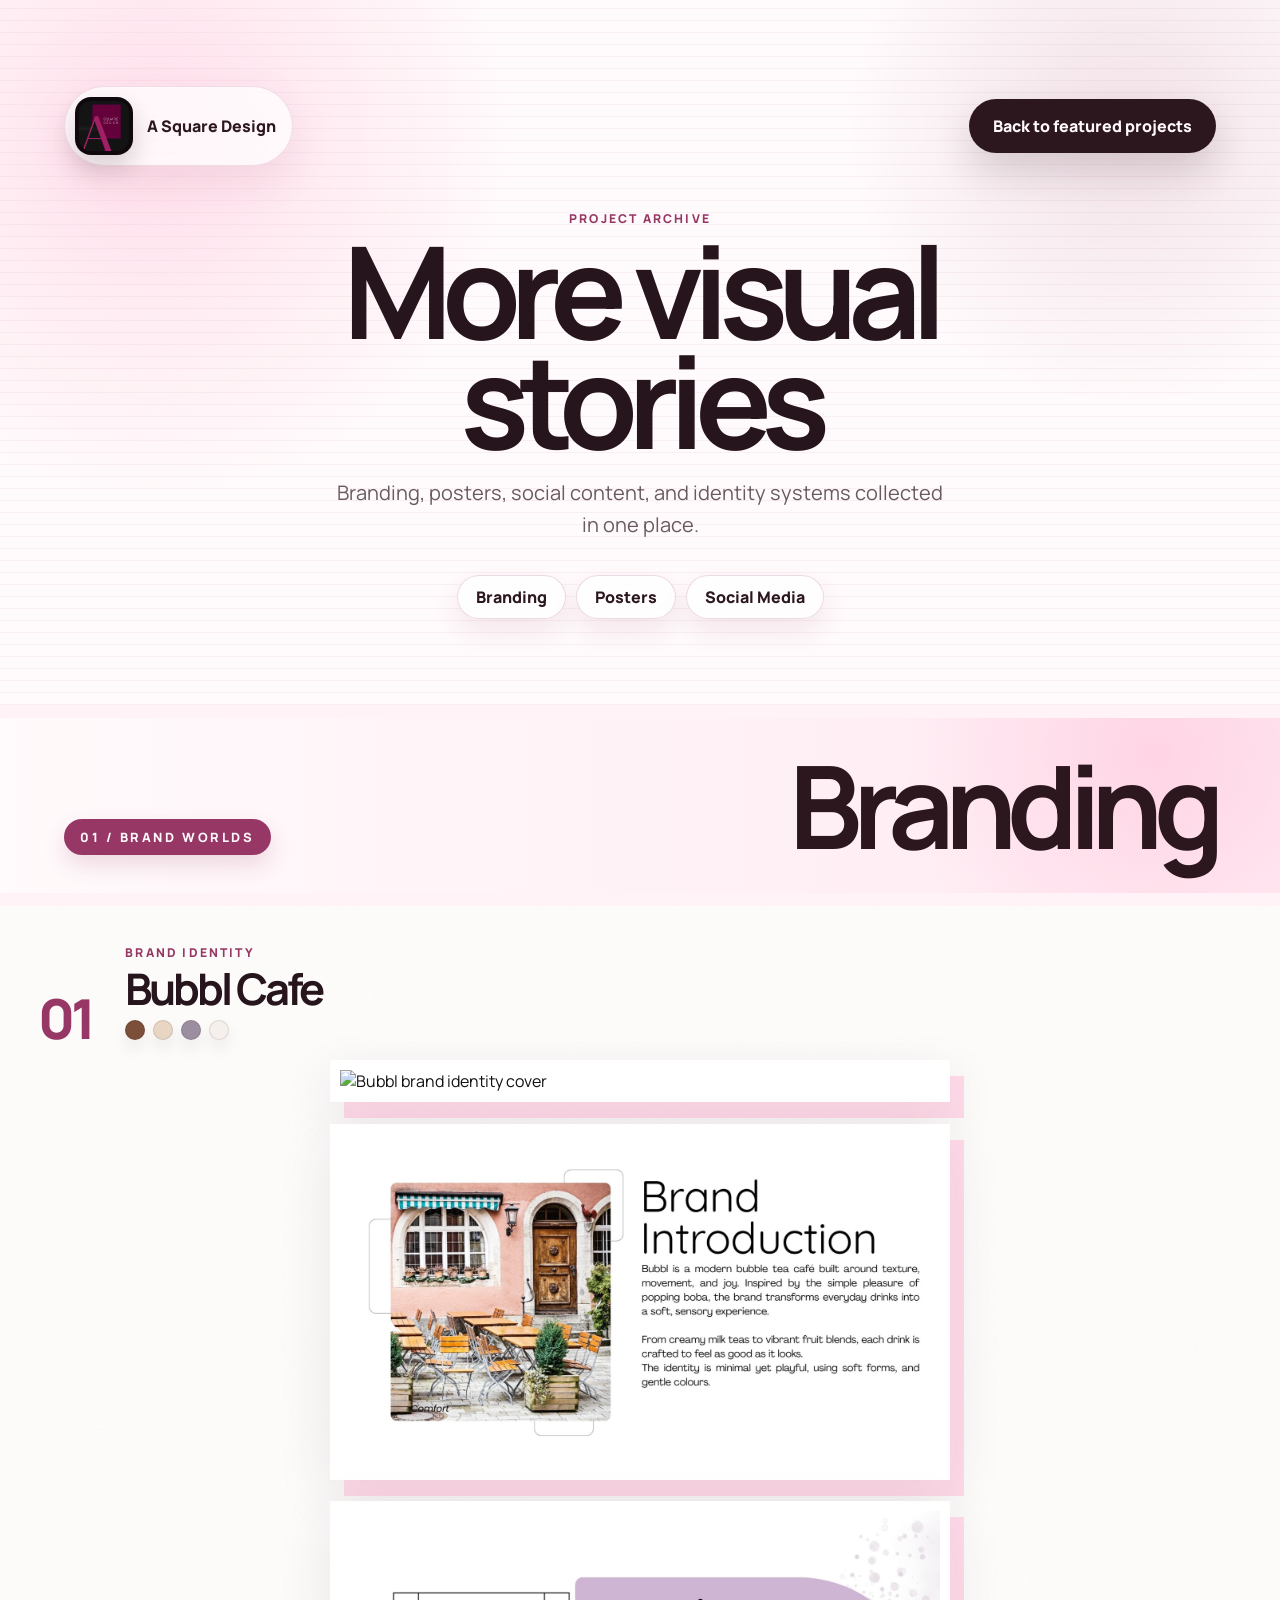
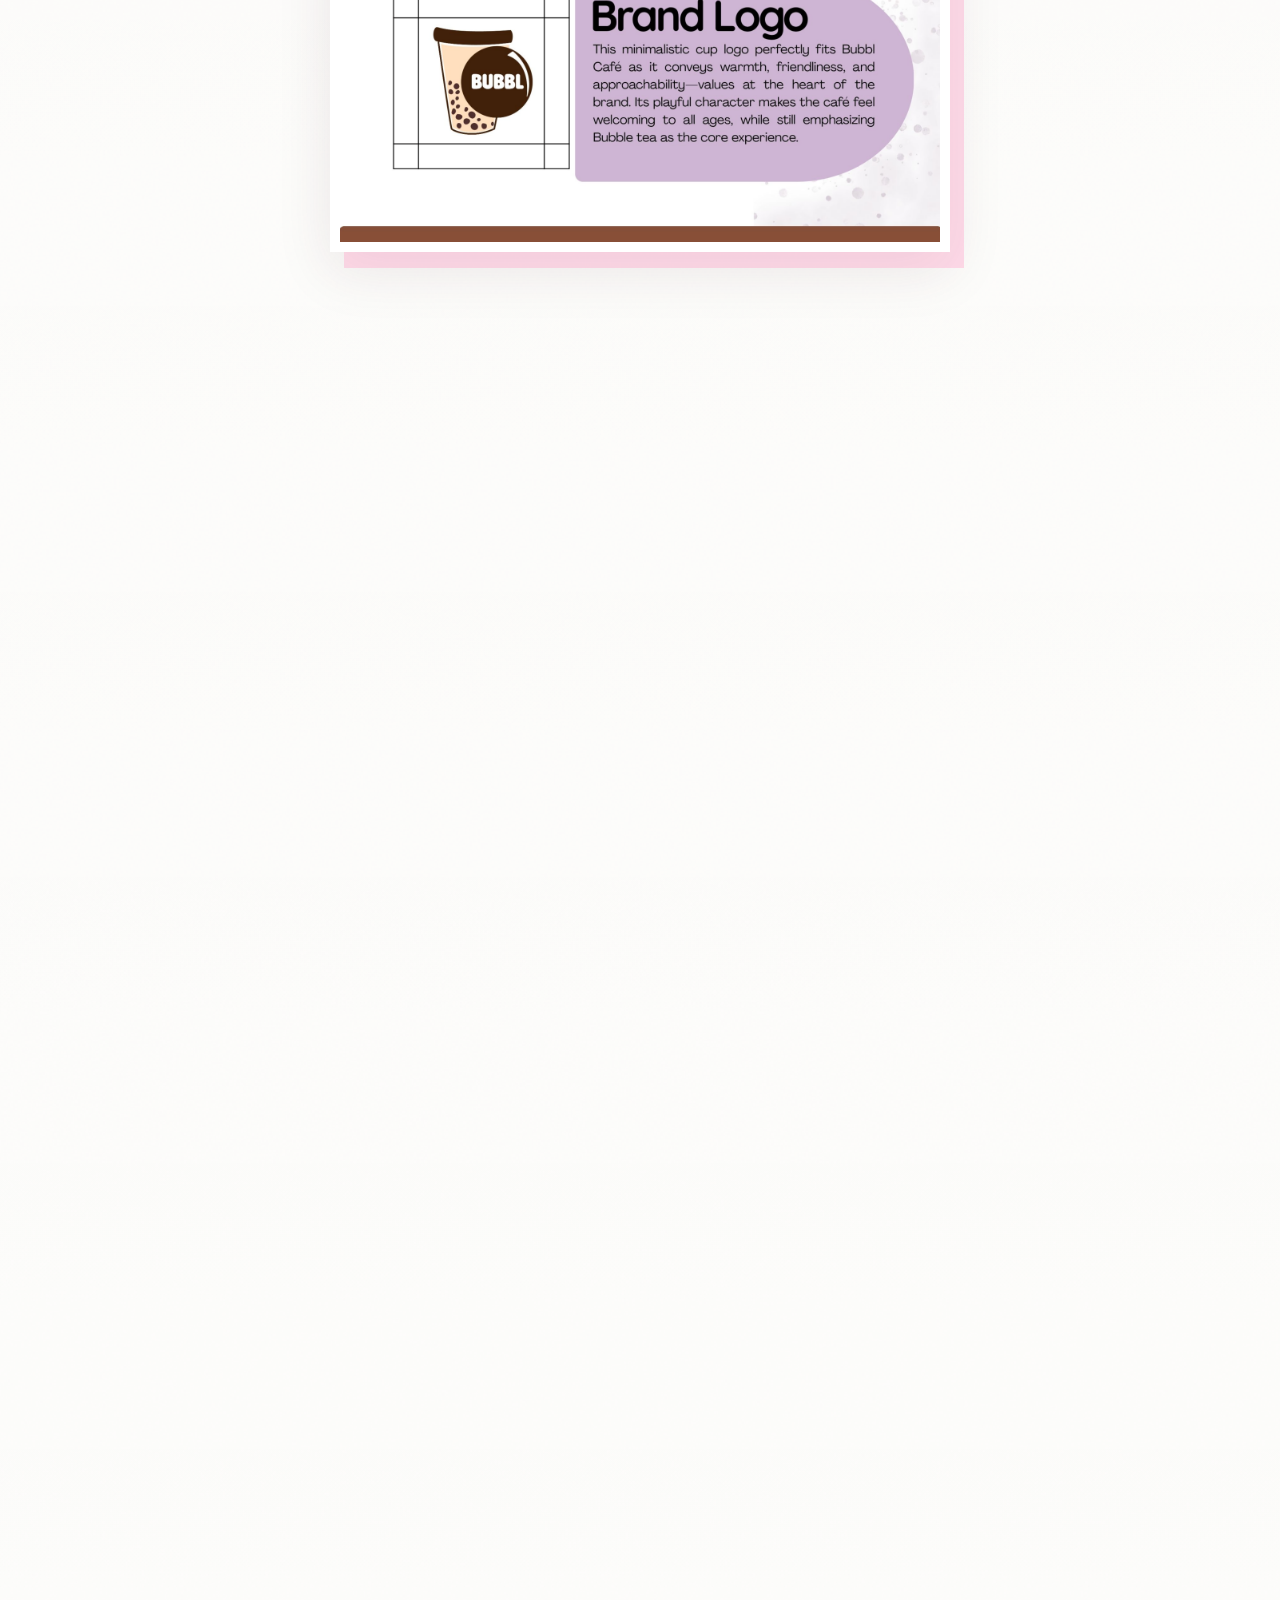
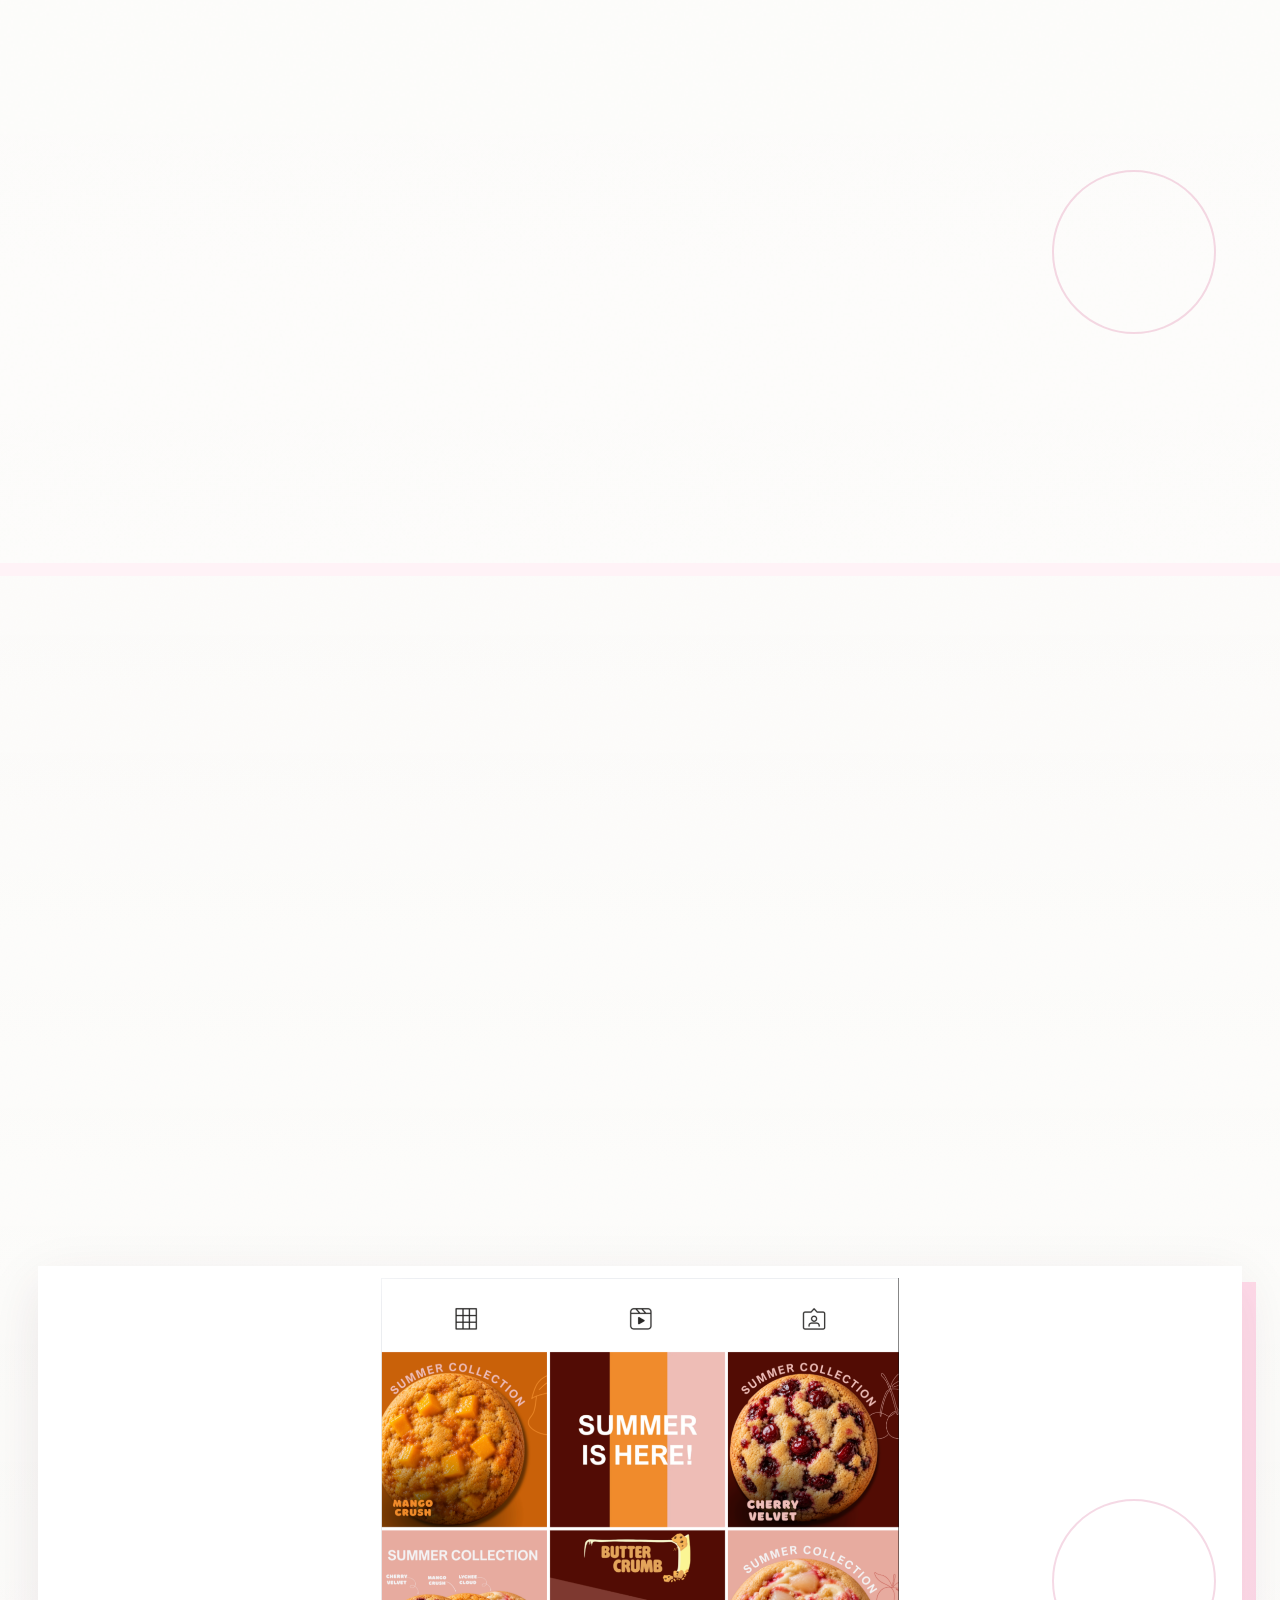
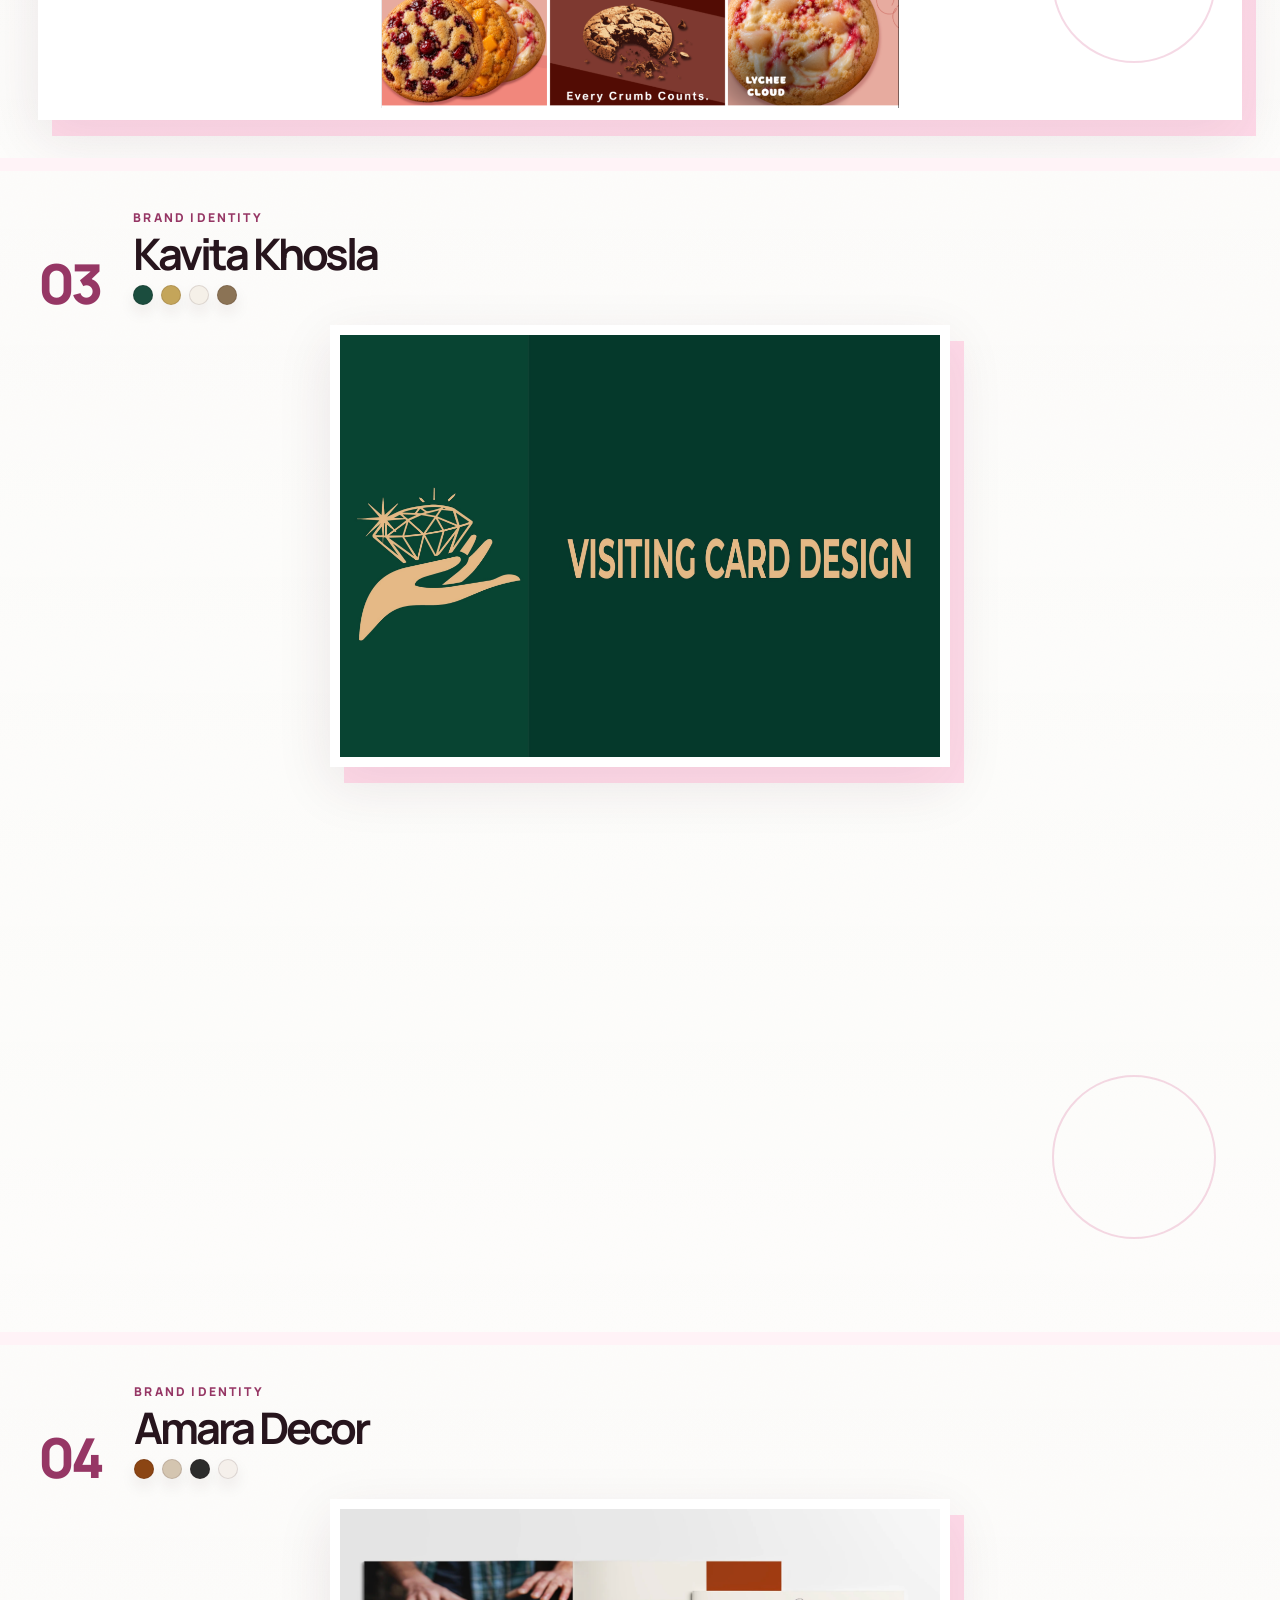
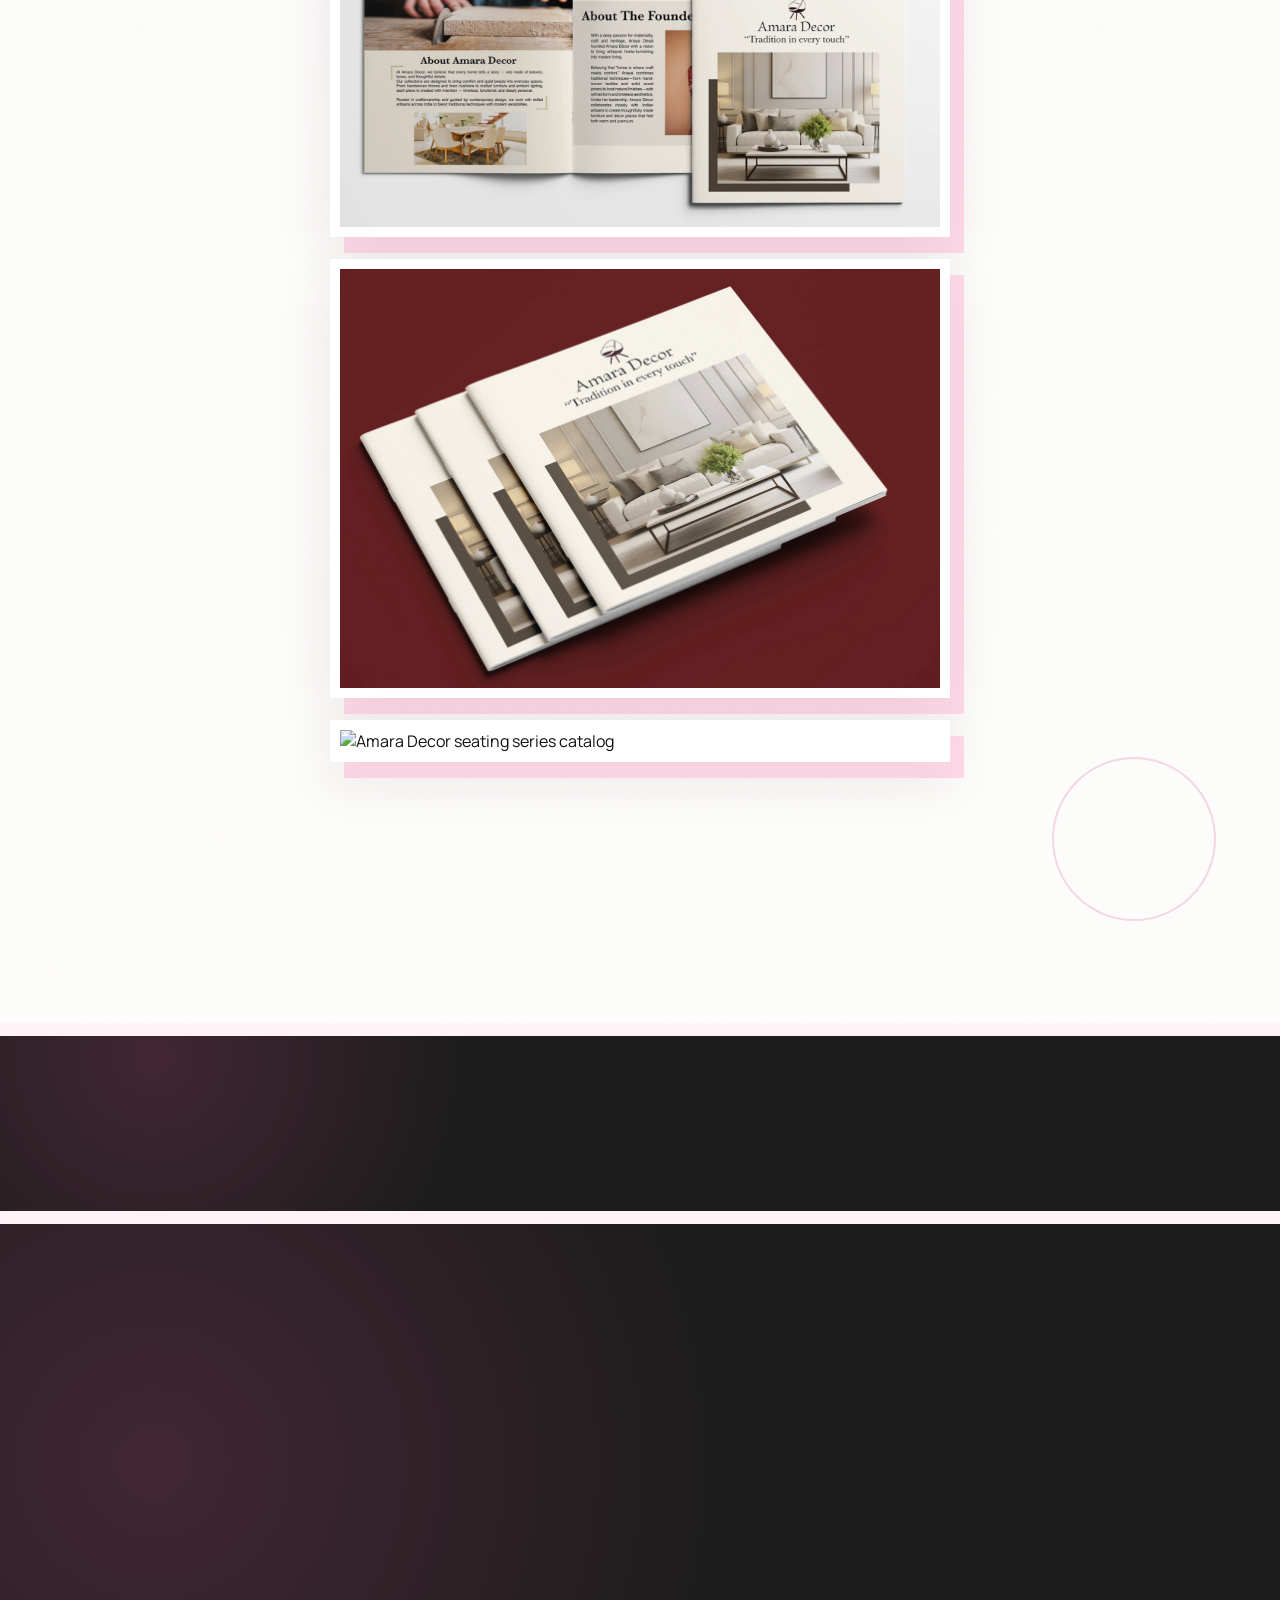
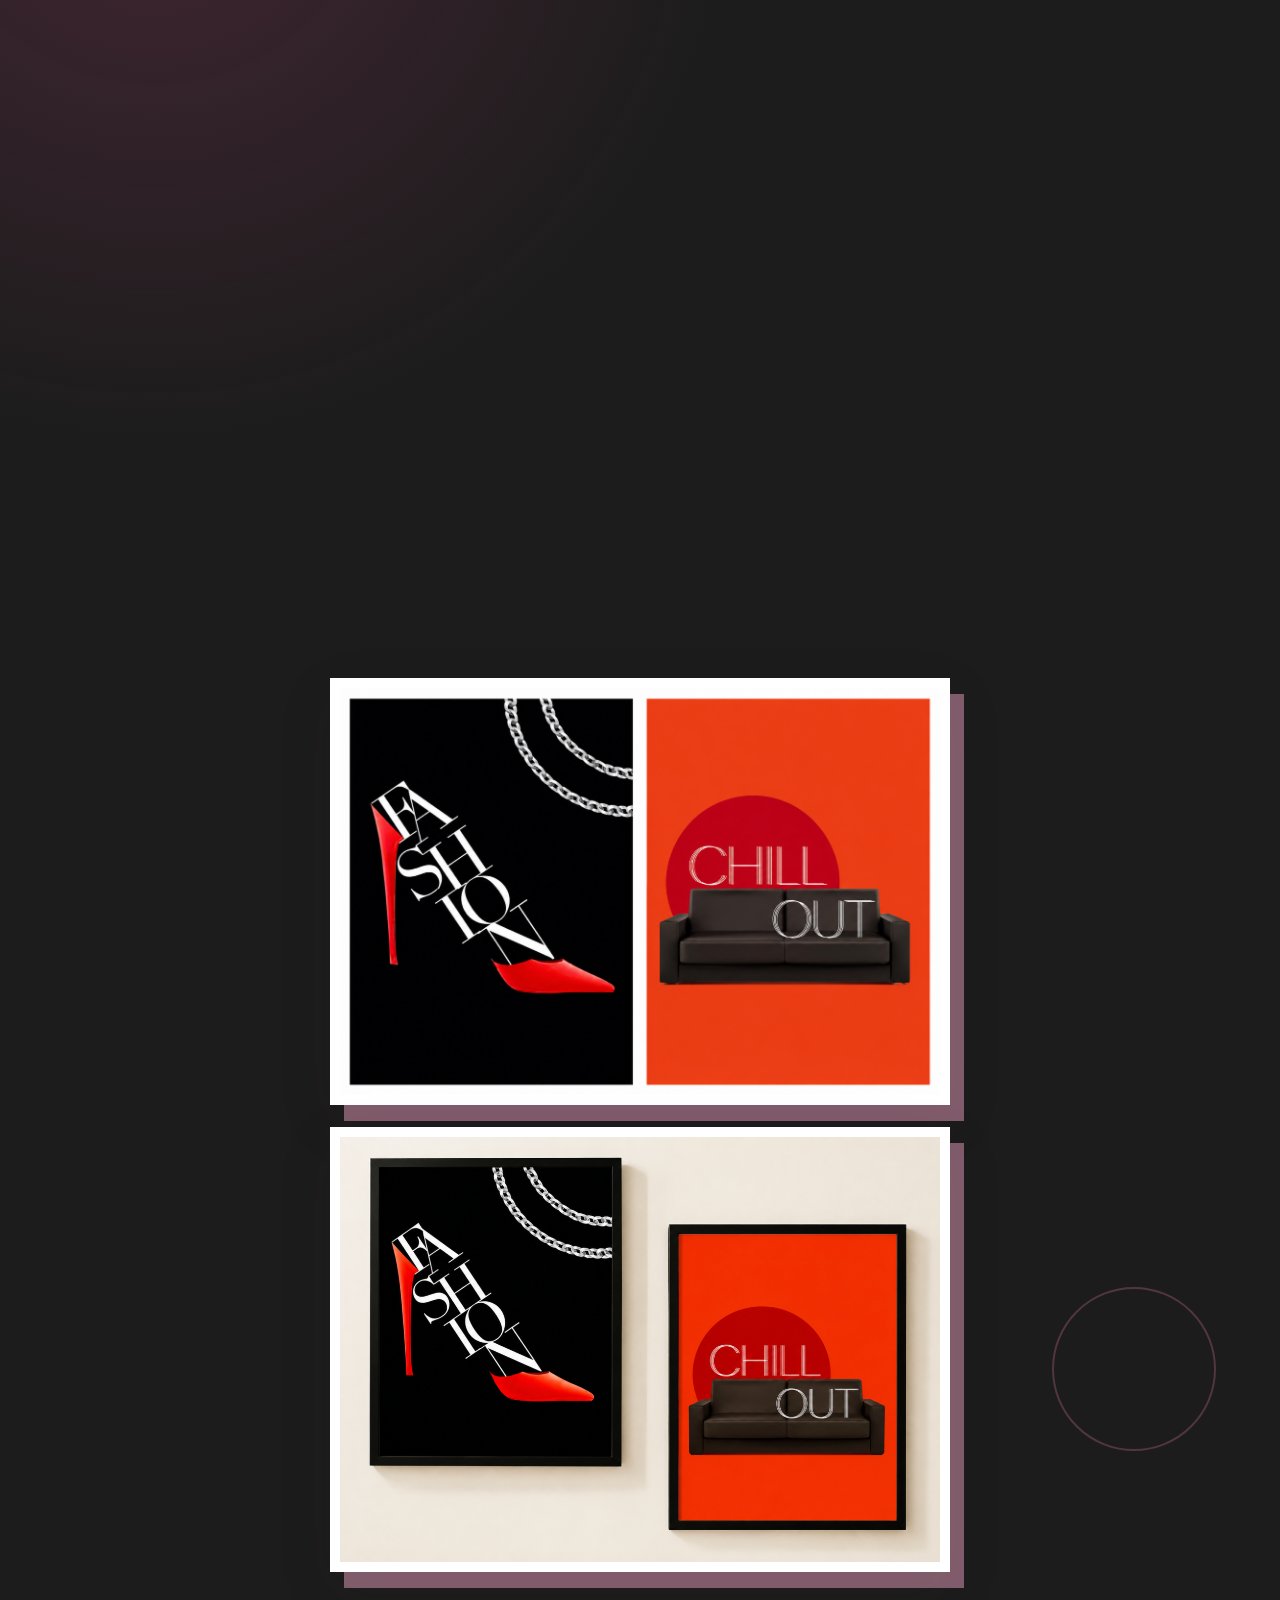
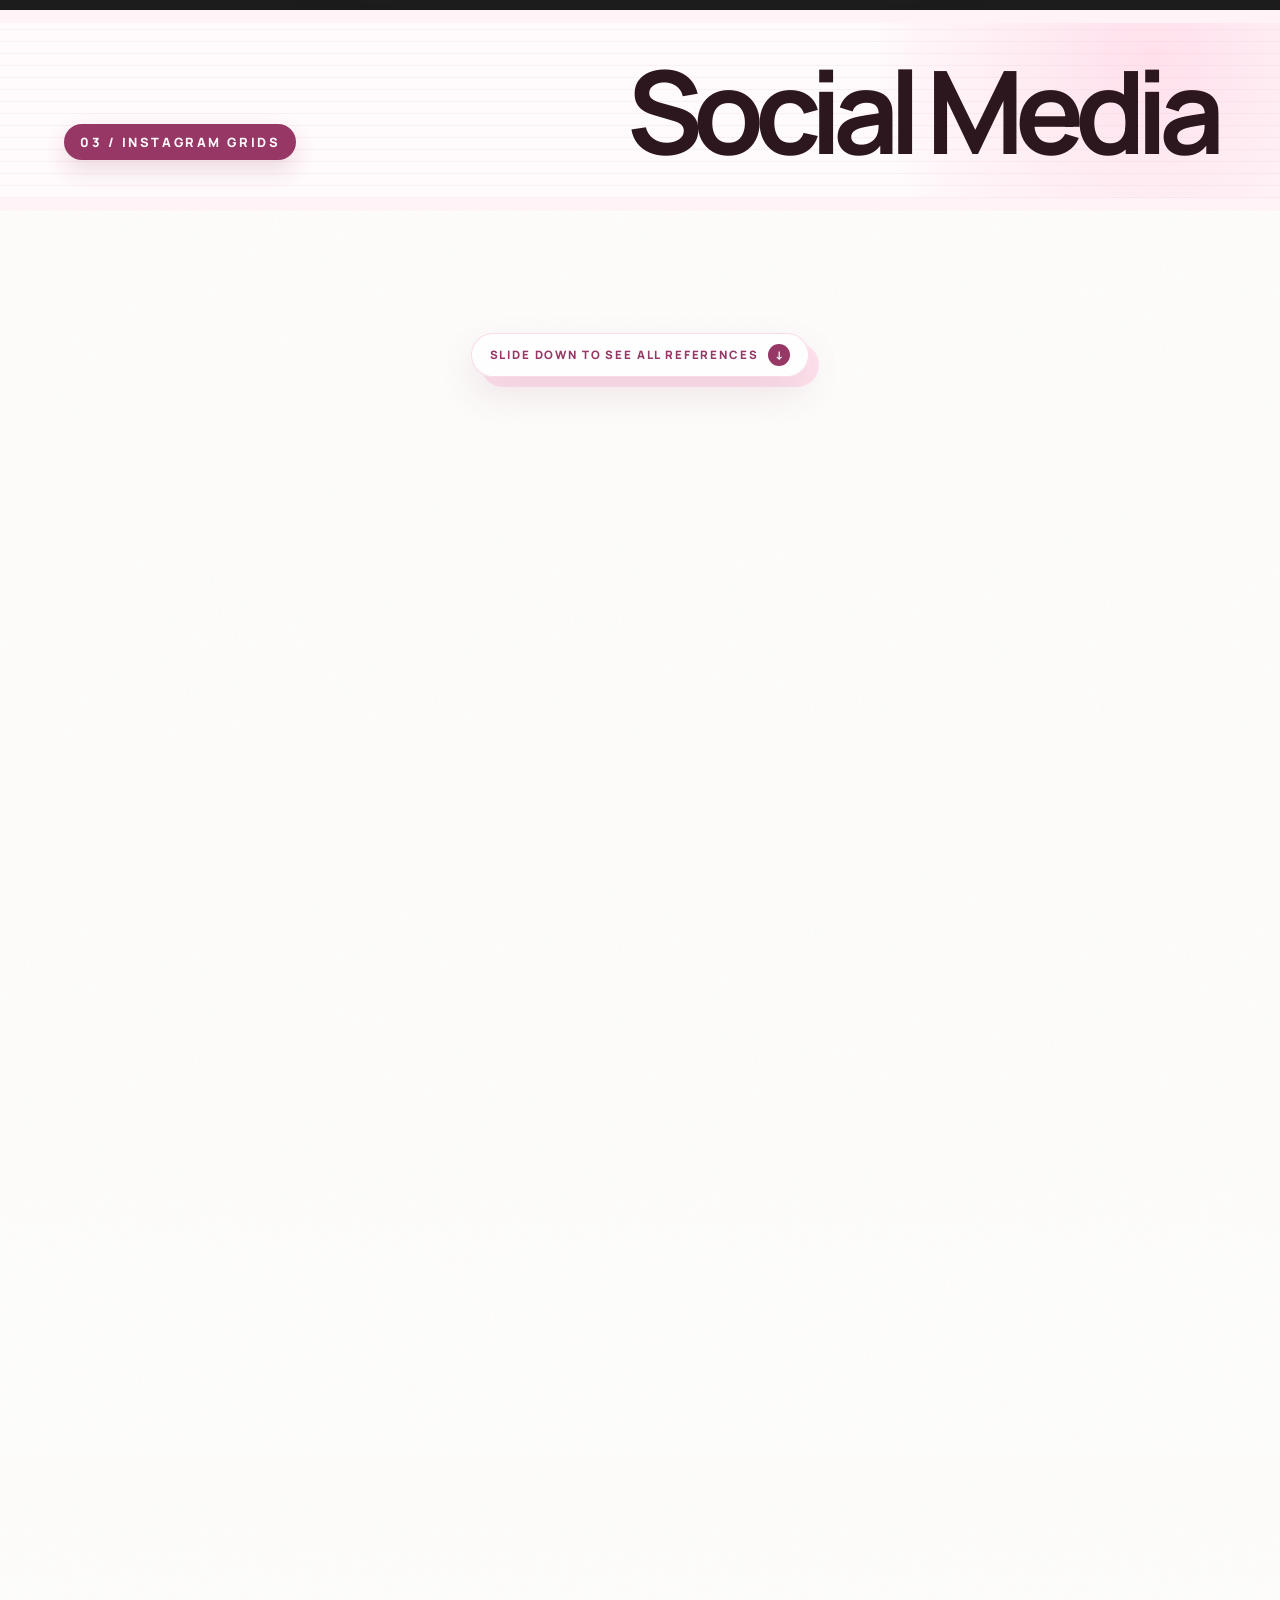
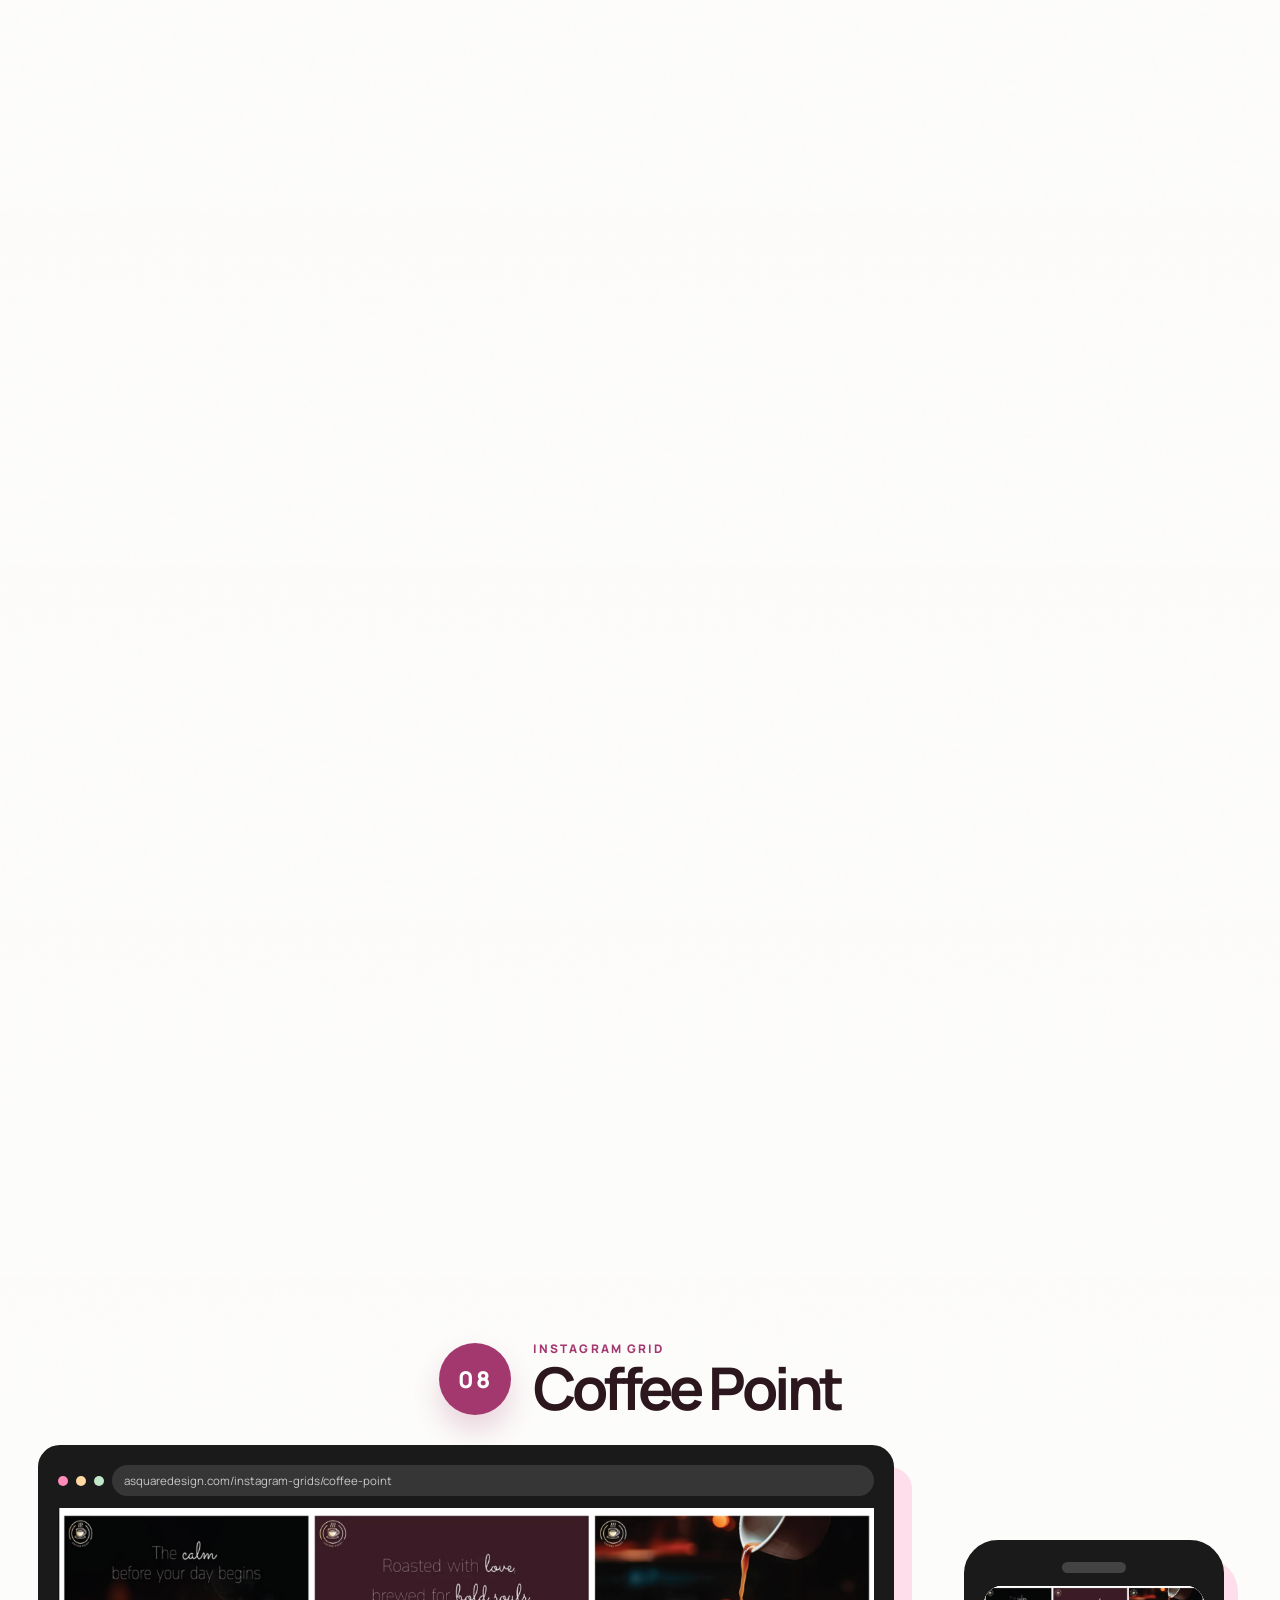
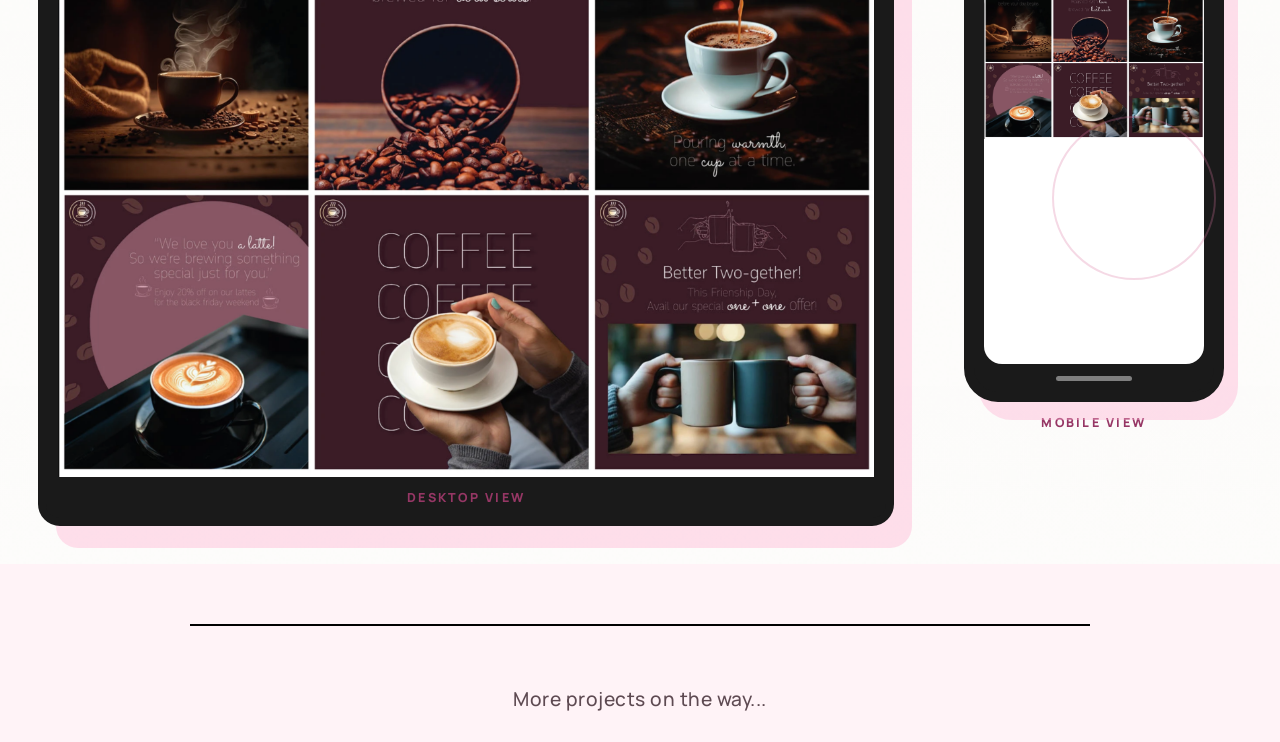
==== commit 9f278826: "Improve logo text readability" ====
--- a/projects.html
+++ b/projects.html
@@ -11,14 +11,14 @@
       rel="stylesheet"
     />
     <link rel="icon" type="image/png" href="./assets/a-square-design-logo.png" />
-    <link rel="stylesheet" href="./styles.css?v=80" />
+    <link rel="stylesheet" href="./styles.css?v=81" />
     <script src="./script.js" defer></script>
   </head>
   <body>
     <main class="site-shell more-projects-page">
       <section class="archive-hero paper-panel">
         <a class="archive-brand" href="./index.html#top" aria-label="Back to home">
-          <img src="./assets/a-square-design-logo.png" alt="" />
+          <img src="./assets/a-square-design-logo-readable.png" alt="" />
           <span>A Square Design</span>
         </a>
         <div class="archive-hero__copy" data-reveal="up">
--- a/styles.css
+++ b/styles.css
@@ -12308,6 +12308,7 @@
 .fresh-cover__brand {
   min-height: clamp(126px, 7.8vw, 150px);
   padding: clamp(12px, 1vw, 16px) clamp(22px, 2vw, 32px) clamp(12px, 1vw, 16px) clamp(12px, 1vw, 16px) !important;
+  position: absolute;
 }
 
 .fresh-cover__brand img {
@@ -12324,6 +12325,23 @@
     0 0 0 7px rgba(217, 79, 141, 0.1) !important;
 }
 
+.fresh-cover__brand::before {
+  content: "SQUARE\A DESIGN";
+  position: absolute;
+  left: clamp(72px, 4.55vw, 88px);
+  top: clamp(39px, 2.75vw, 52px);
+  z-index: 3;
+  color: rgba(255, 248, 252, 0.96);
+  font-size: clamp(0.48rem, 0.46vw, 0.62rem);
+  font-weight: 800;
+  letter-spacing: 0.12em;
+  line-height: 1.18;
+  text-align: left;
+  text-shadow: 0 1px 3px rgba(15, 8, 13, 0.45);
+  white-space: pre;
+  pointer-events: none;
+}
+
 .archive-brand img {
   border-radius: 16px !important;
   object-fit: contain !important;
@@ -12337,6 +12355,13 @@
     padding: 12px 14px !important;
   }
 
+  .fresh-cover__brand::before {
+    left: clamp(58px, 15.2vw, 68px);
+    top: clamp(30px, 8.5vw, 36px);
+    font-size: clamp(0.35rem, 1.55vw, 0.44rem);
+    letter-spacing: 0.1em;
+  }
+
   .fresh-cover__brand img {
     width: clamp(70px, 20vw, 86px) !important;
     height: clamp(70px, 20vw, 86px) !important;
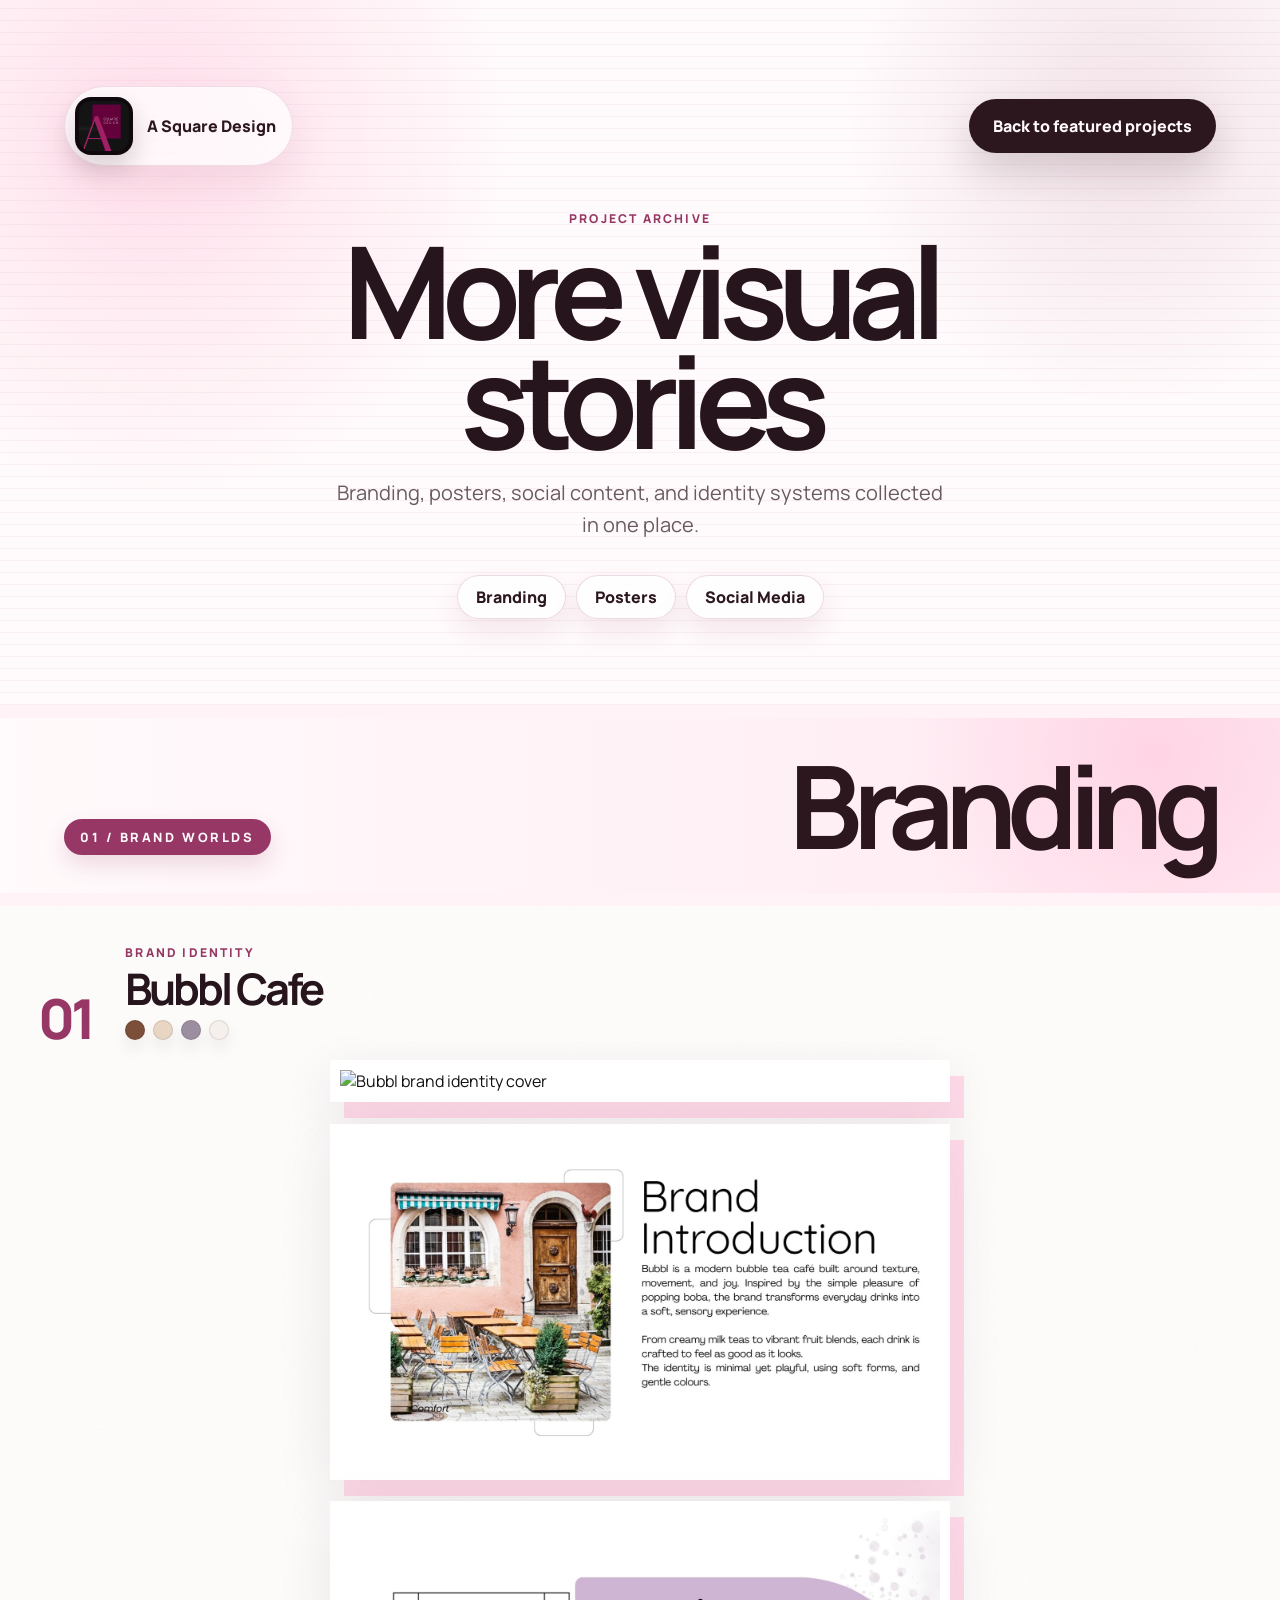
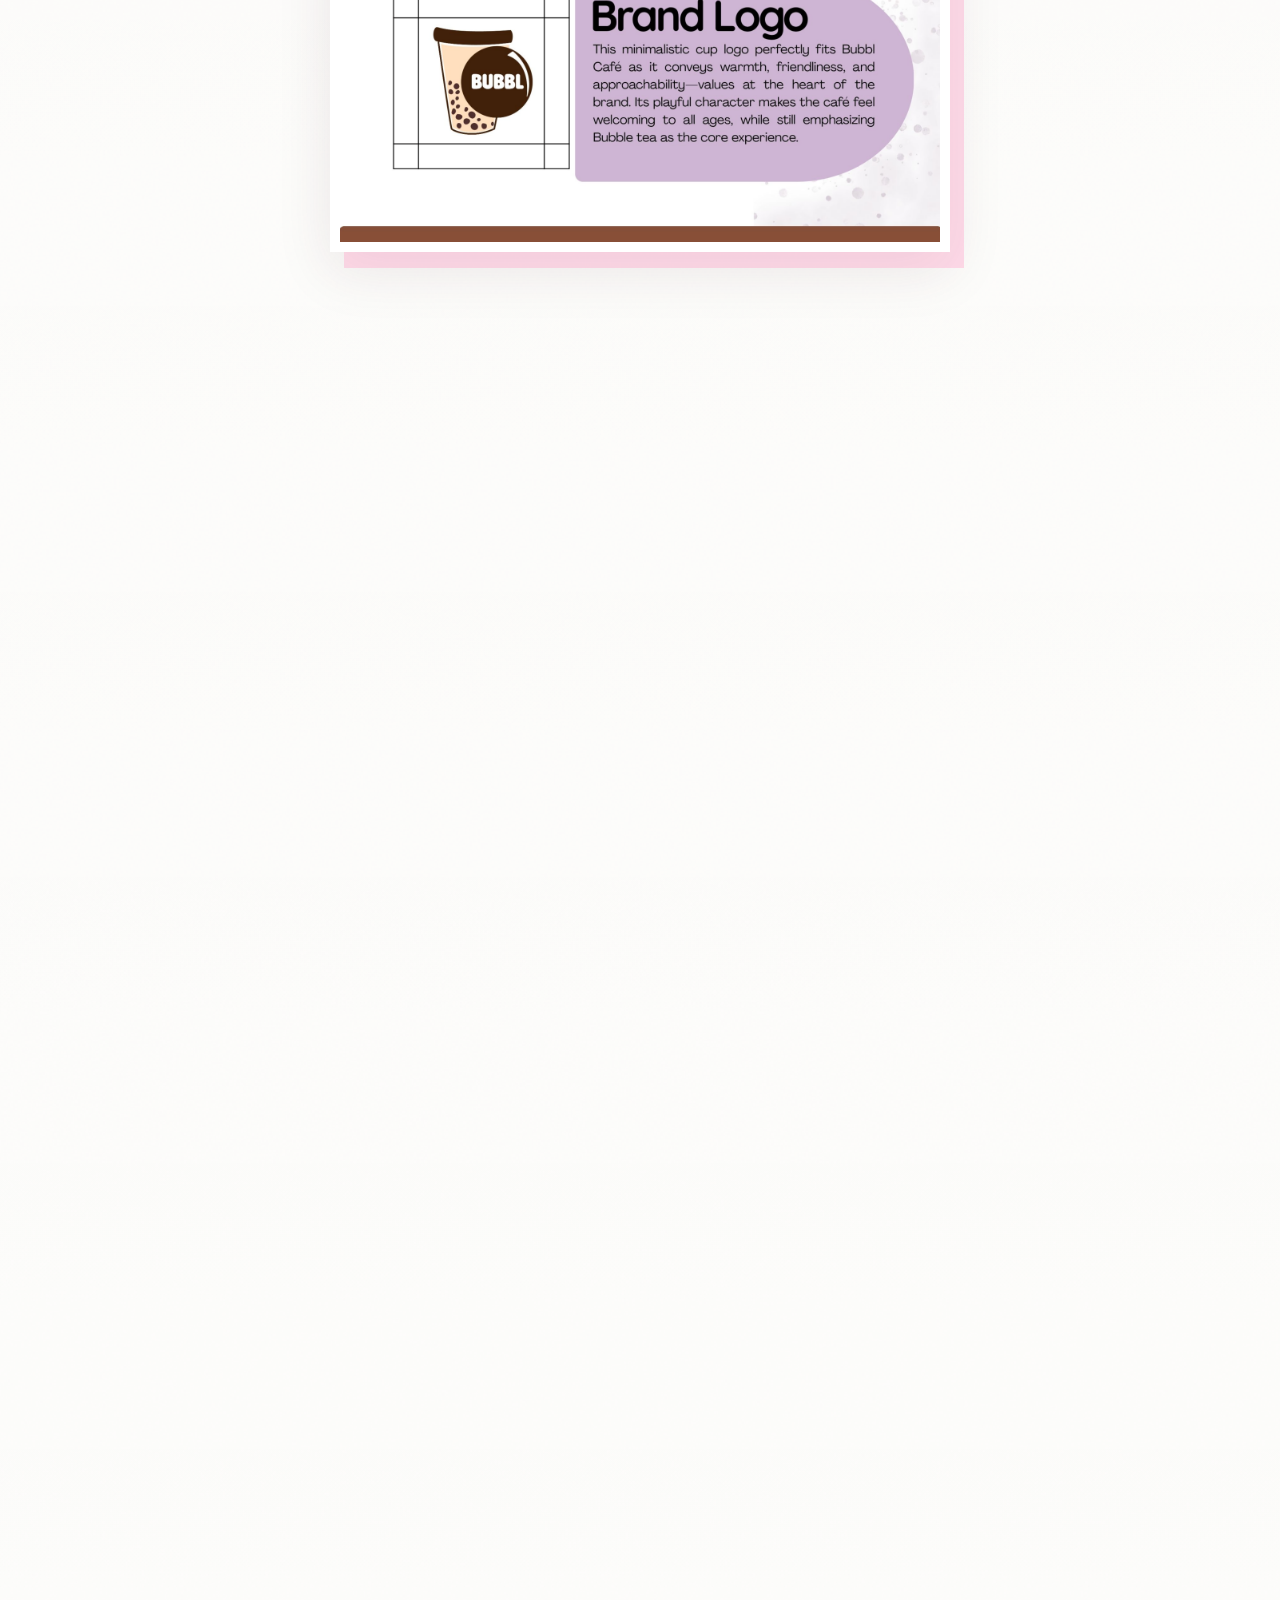
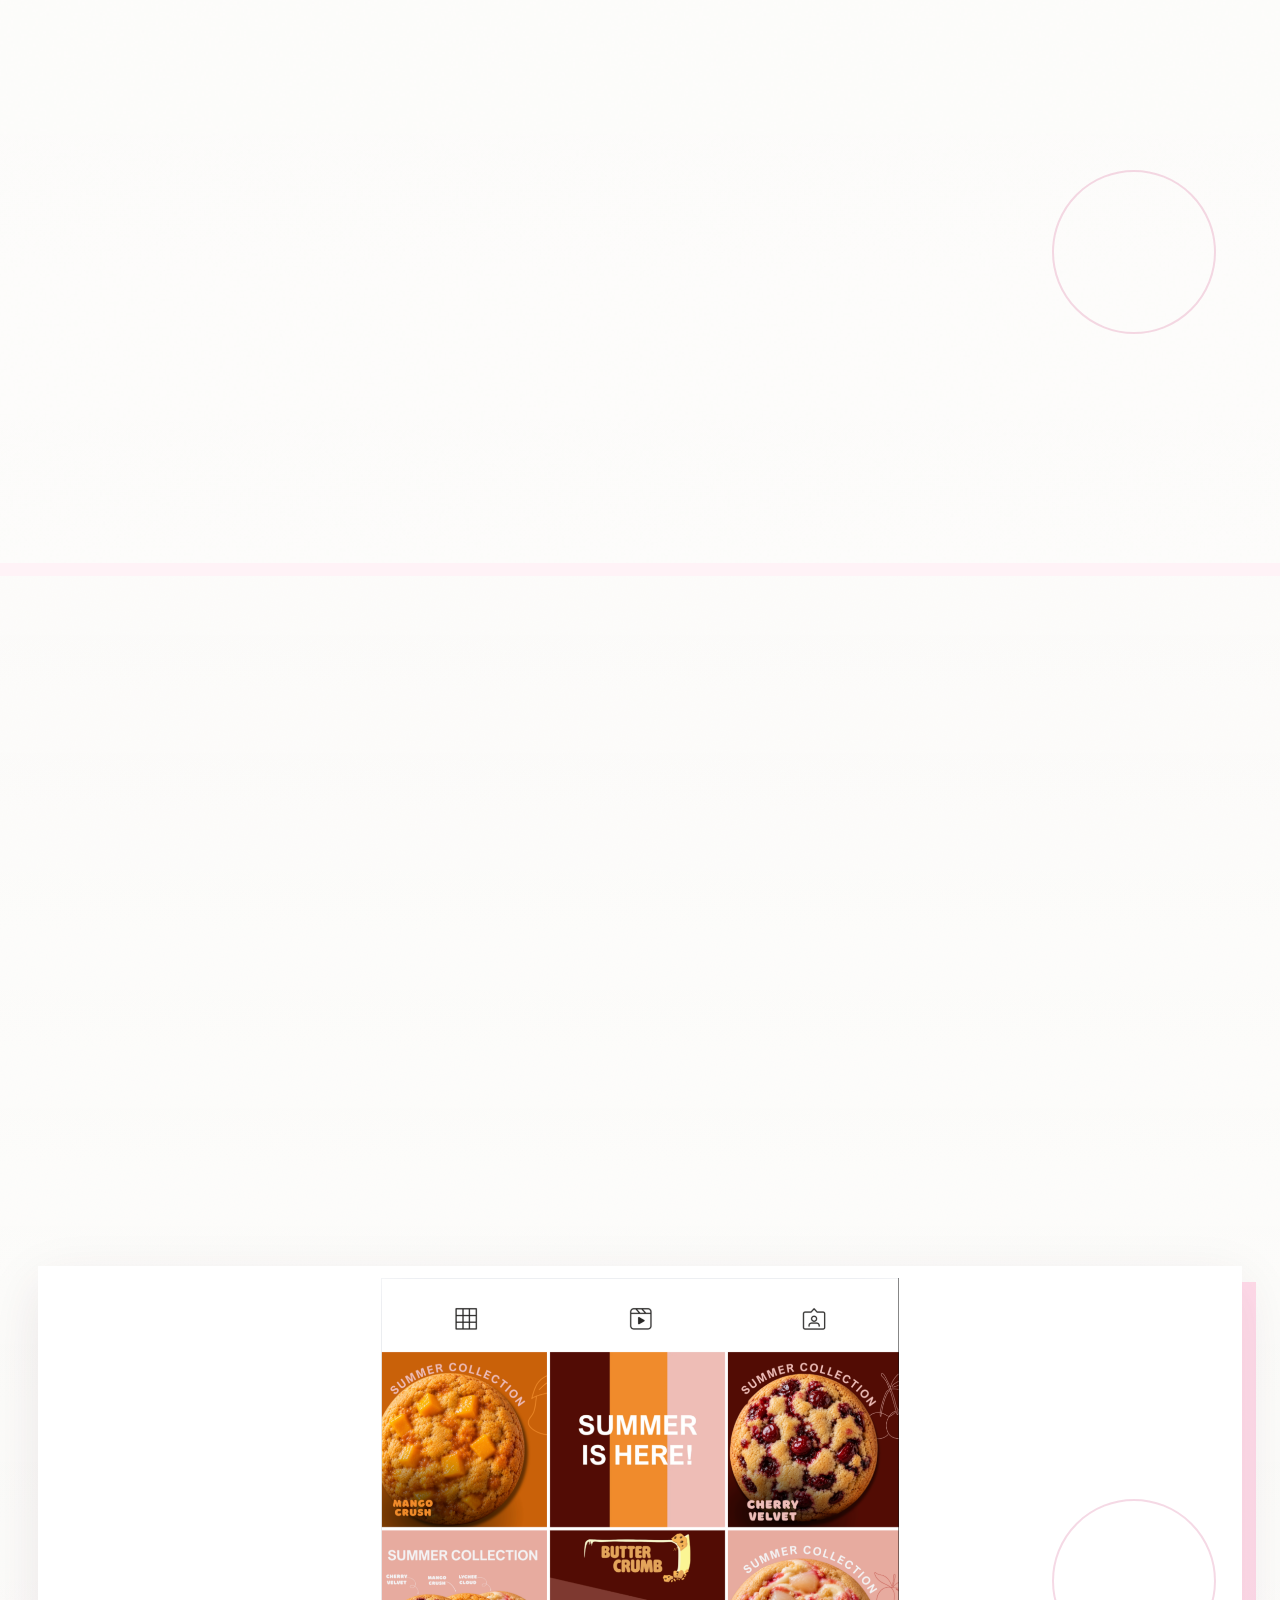
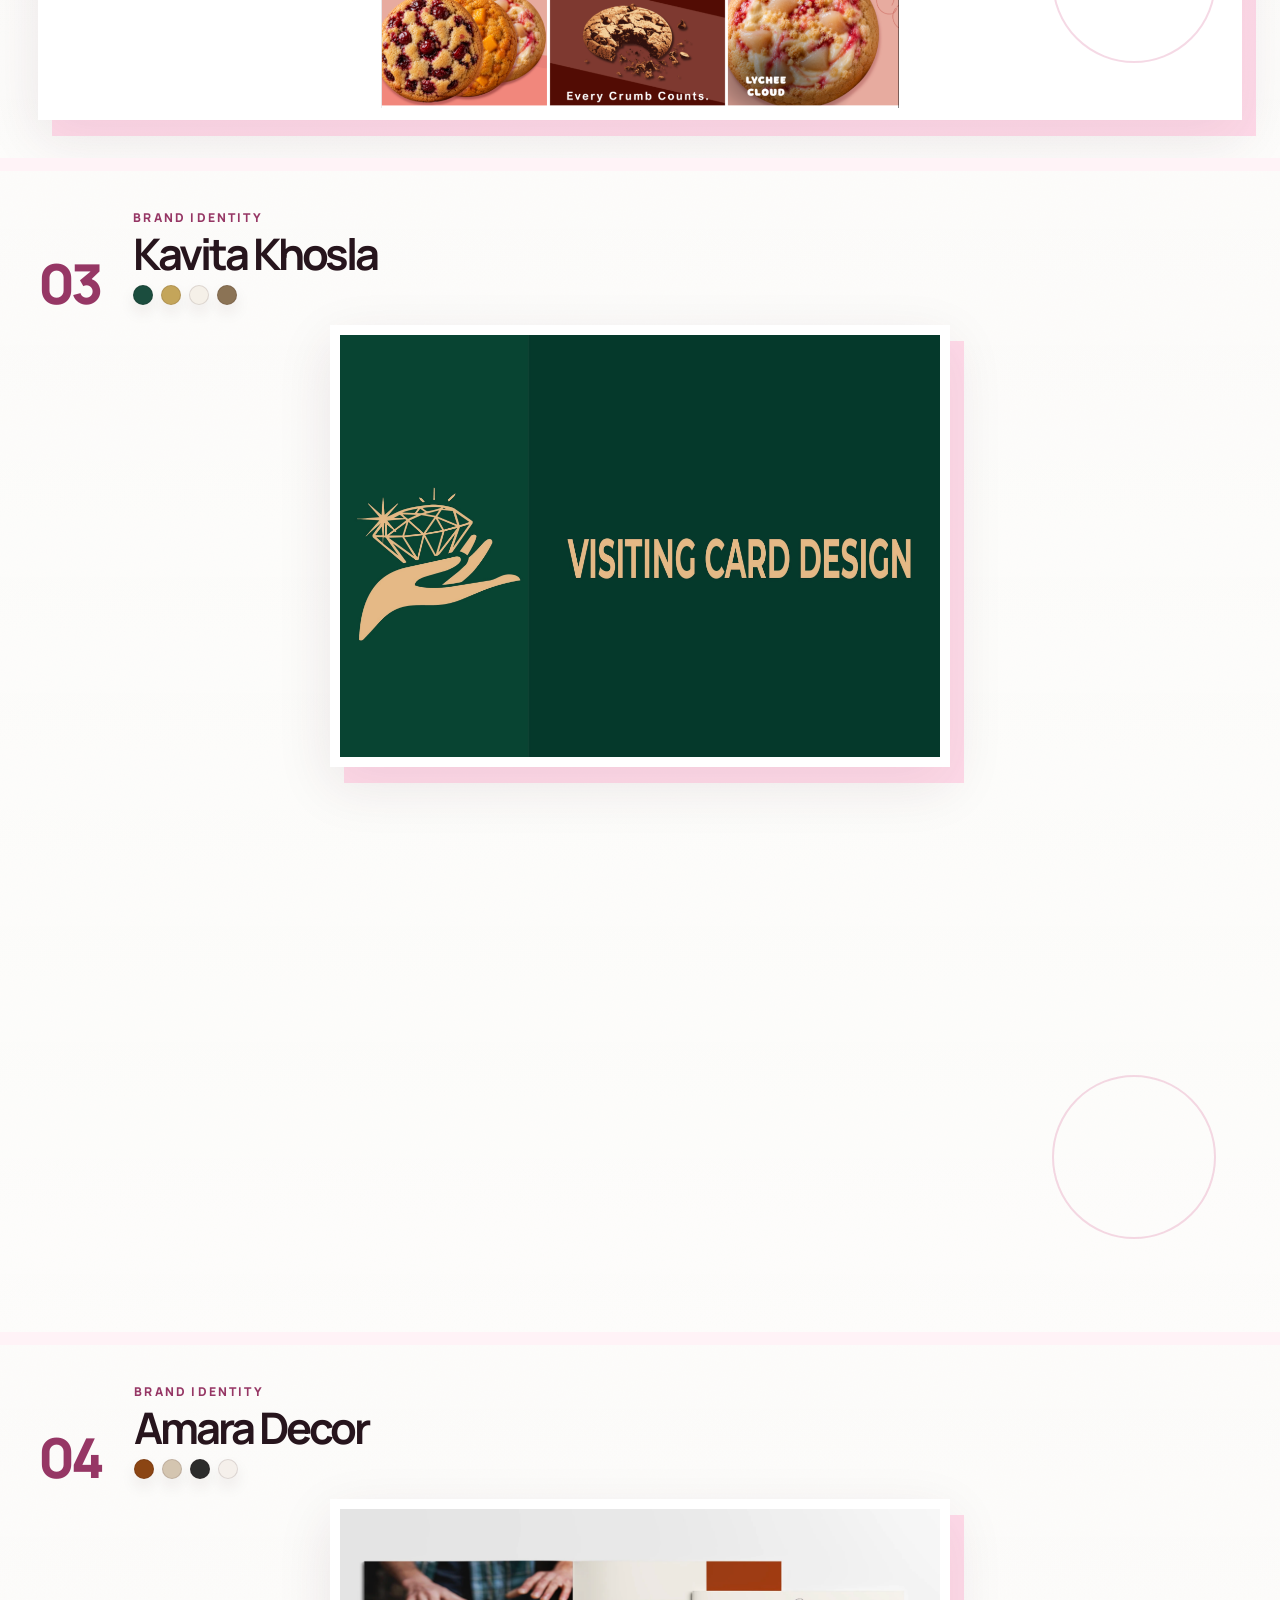
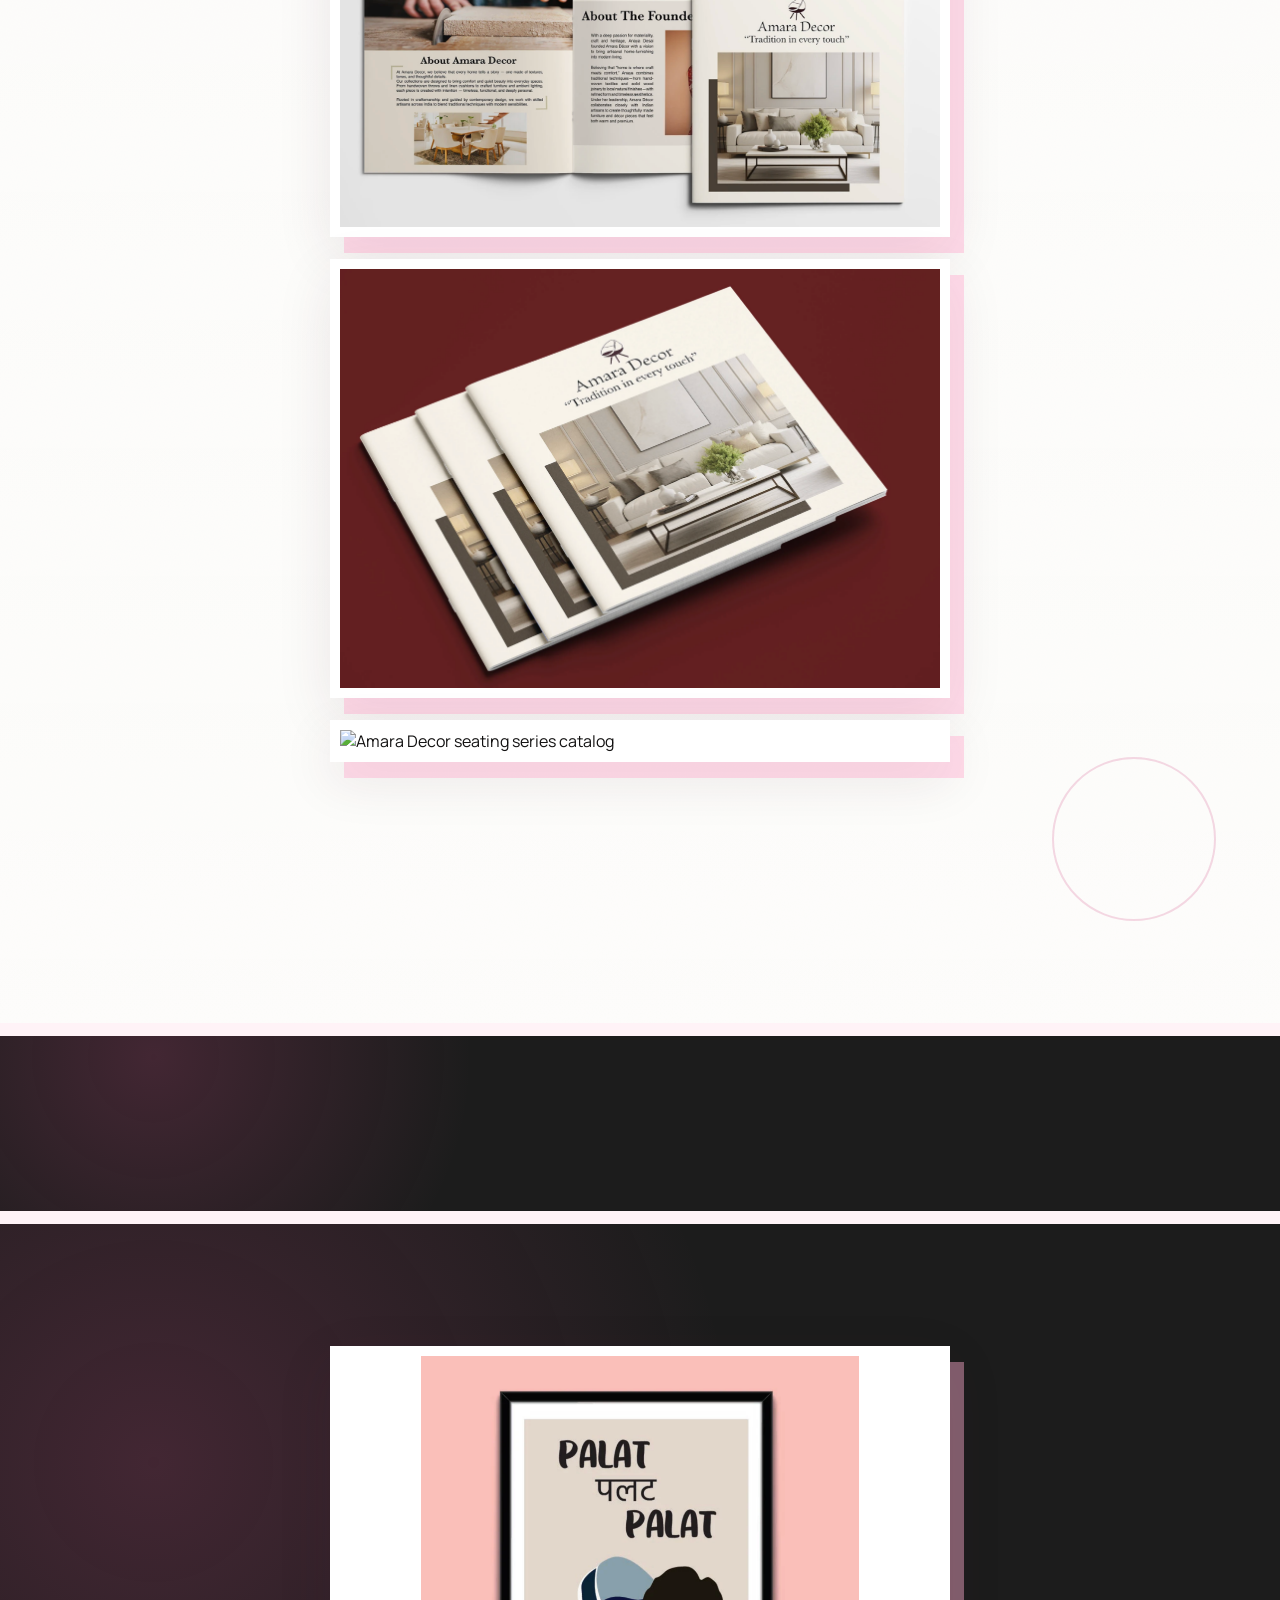
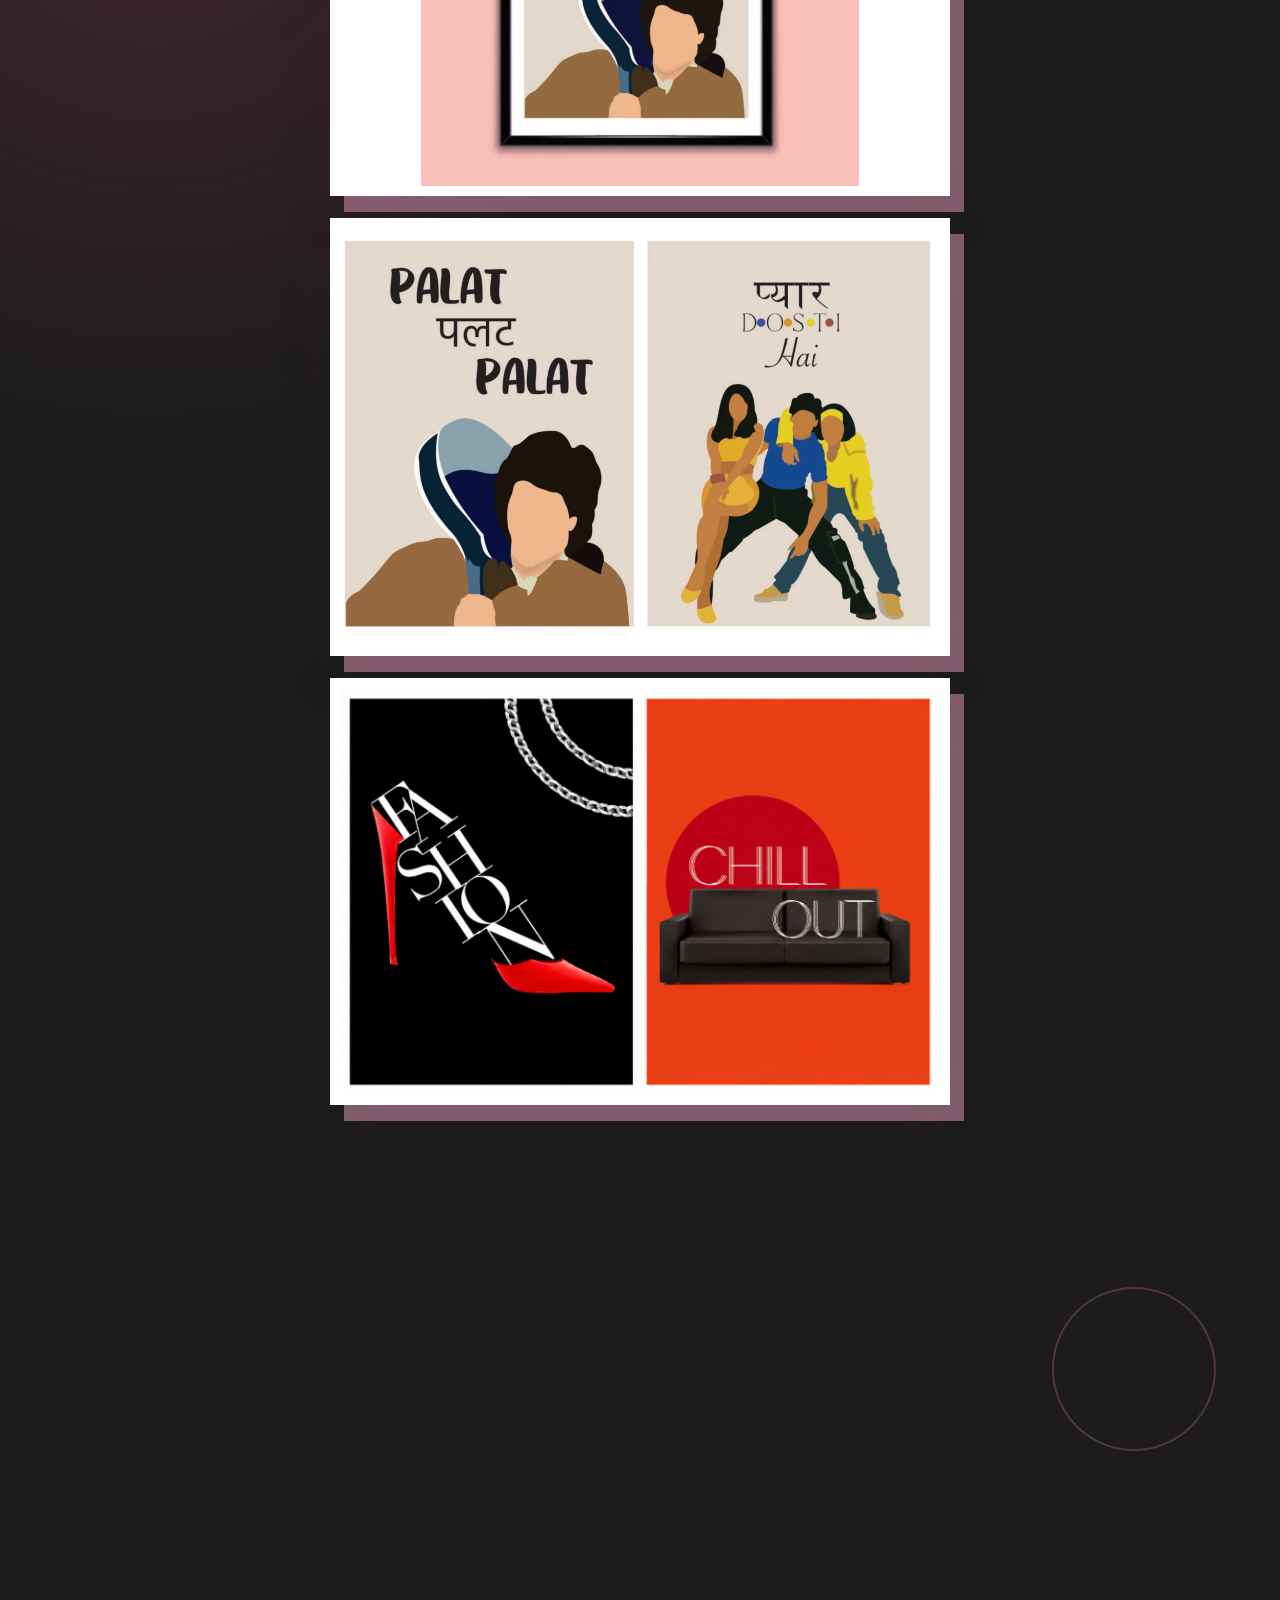
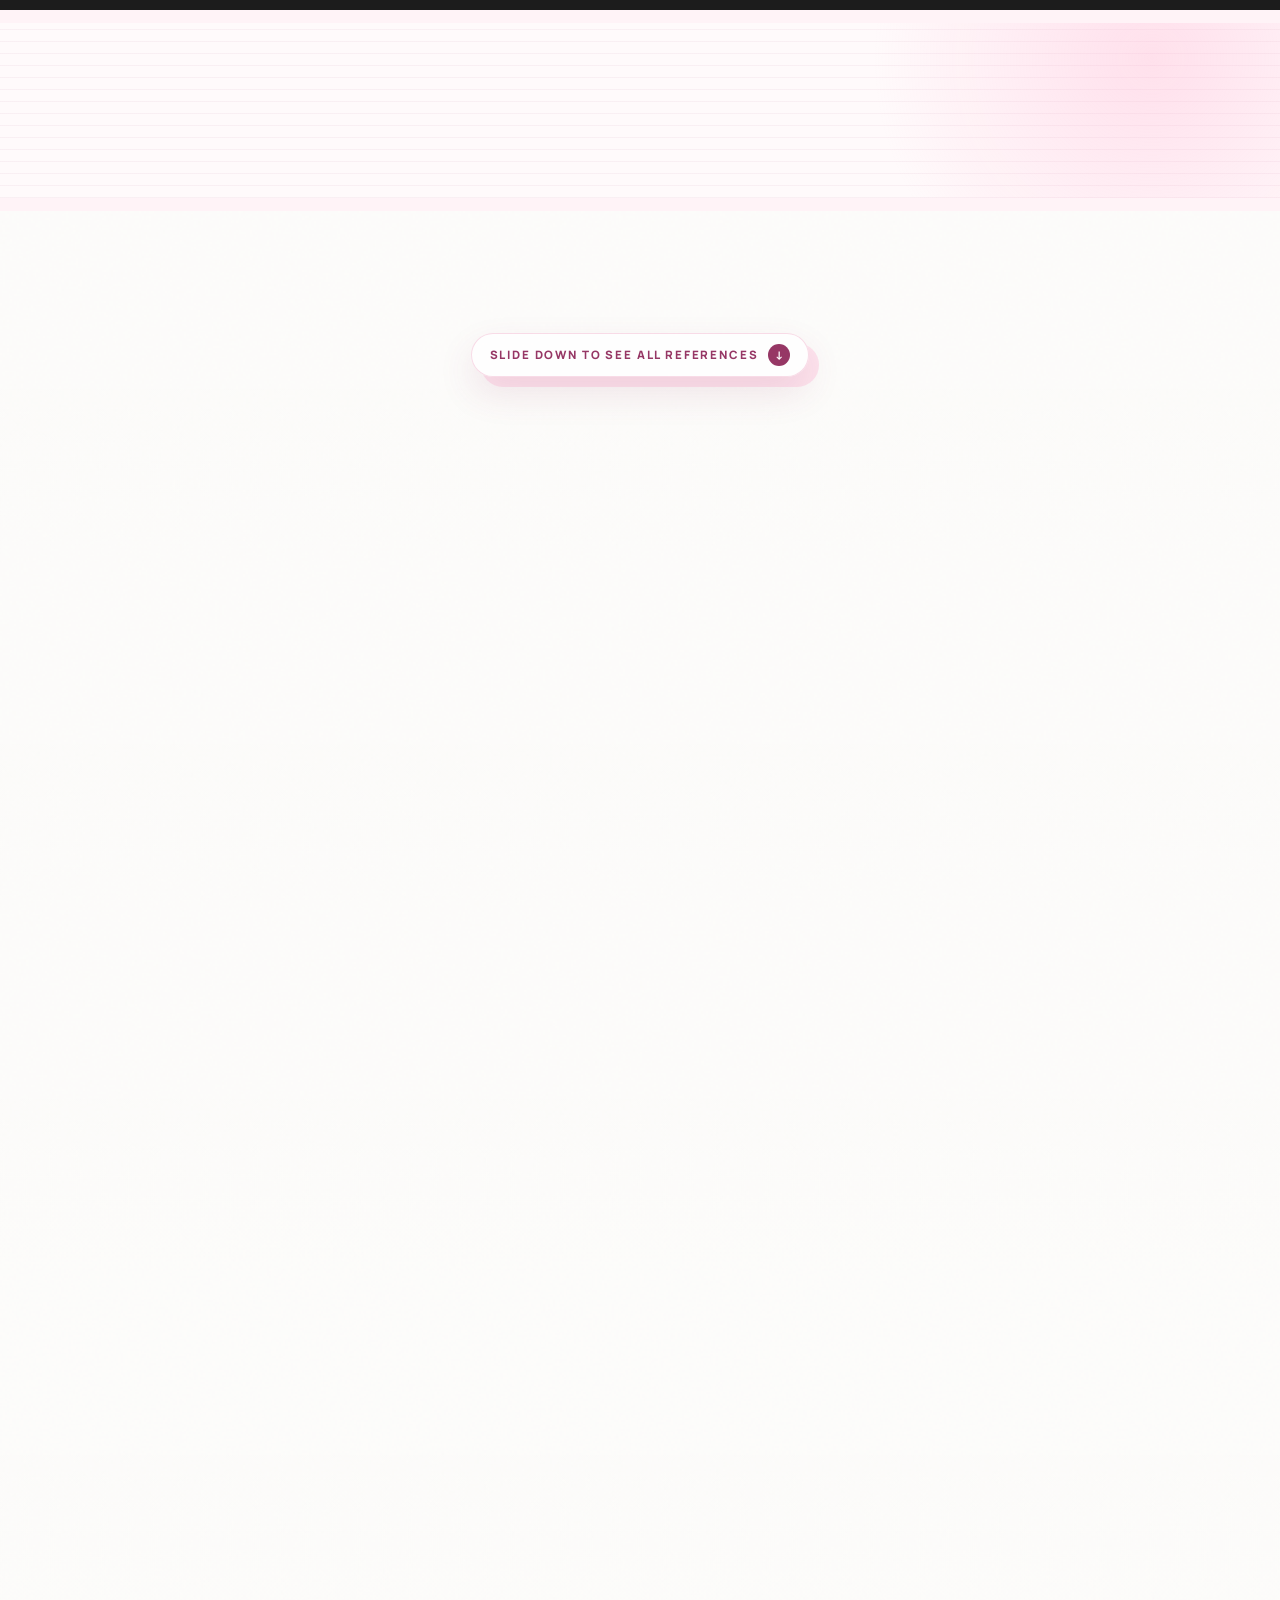
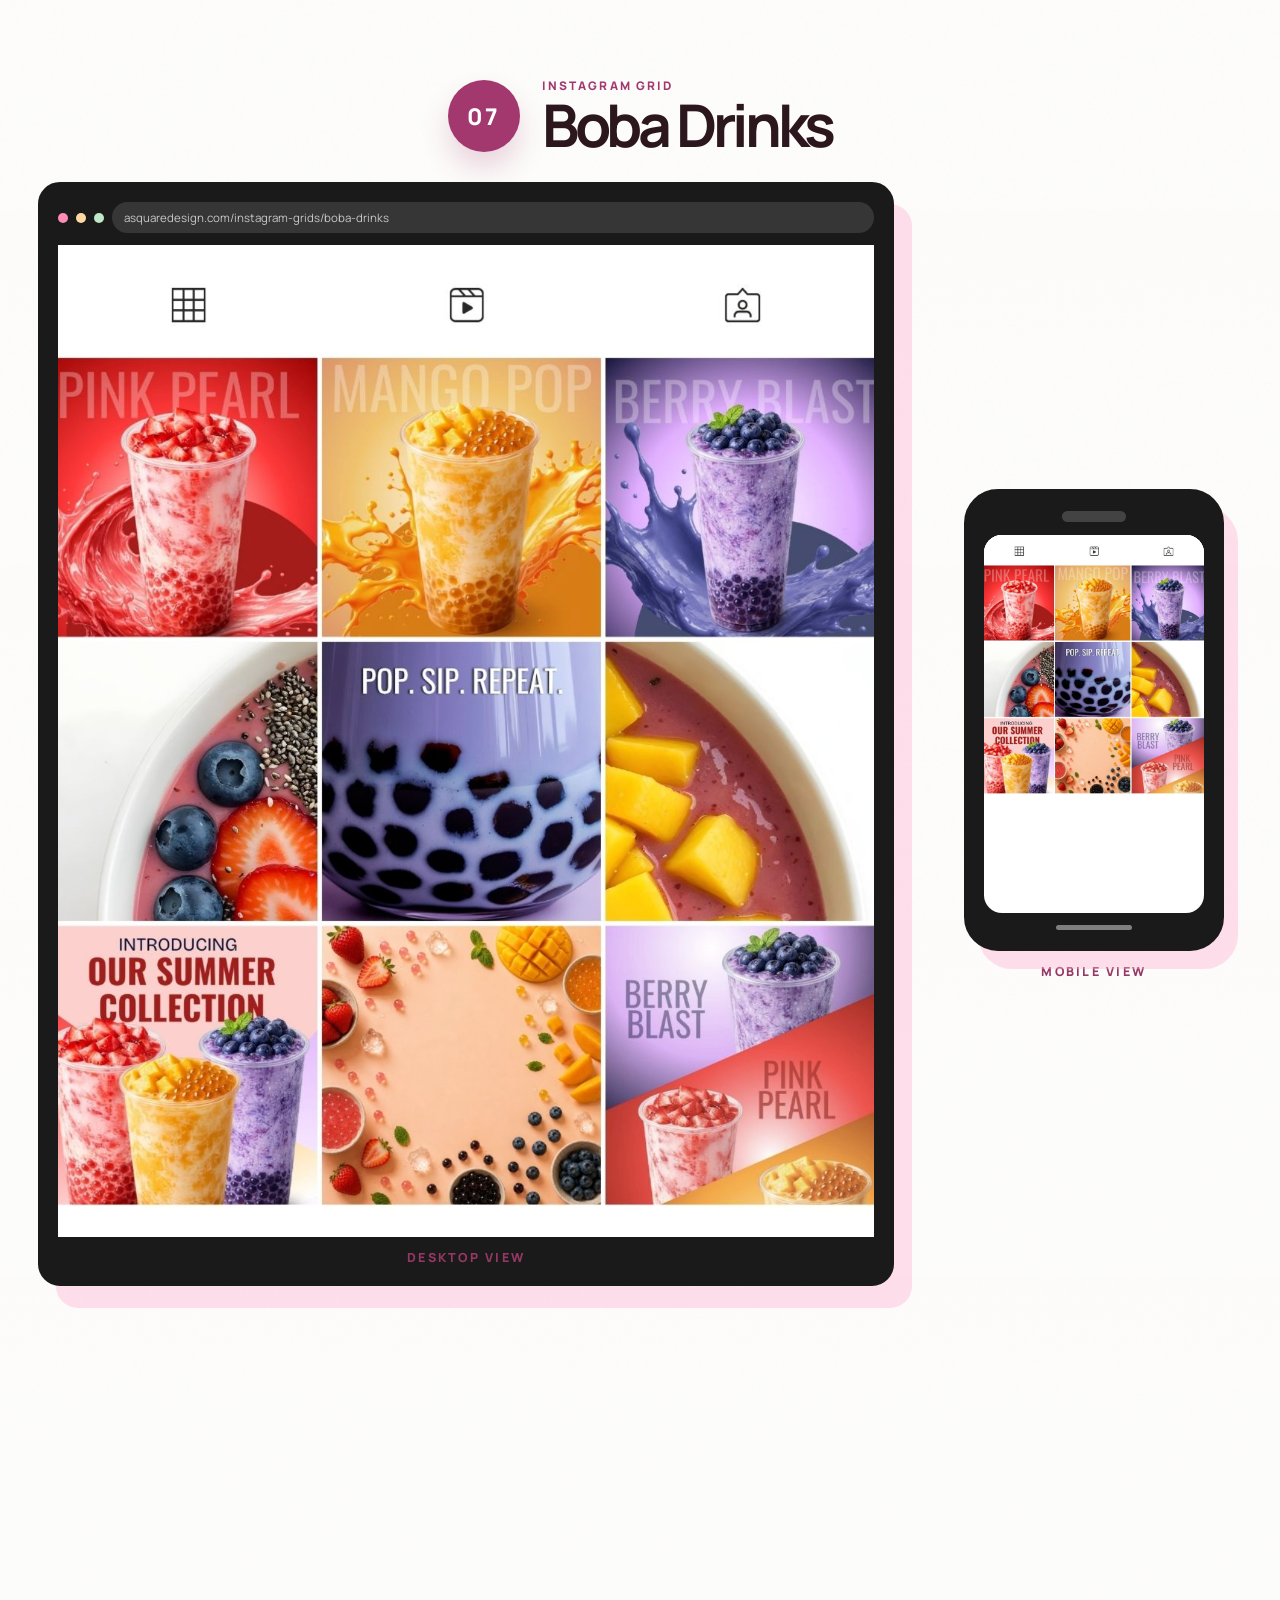
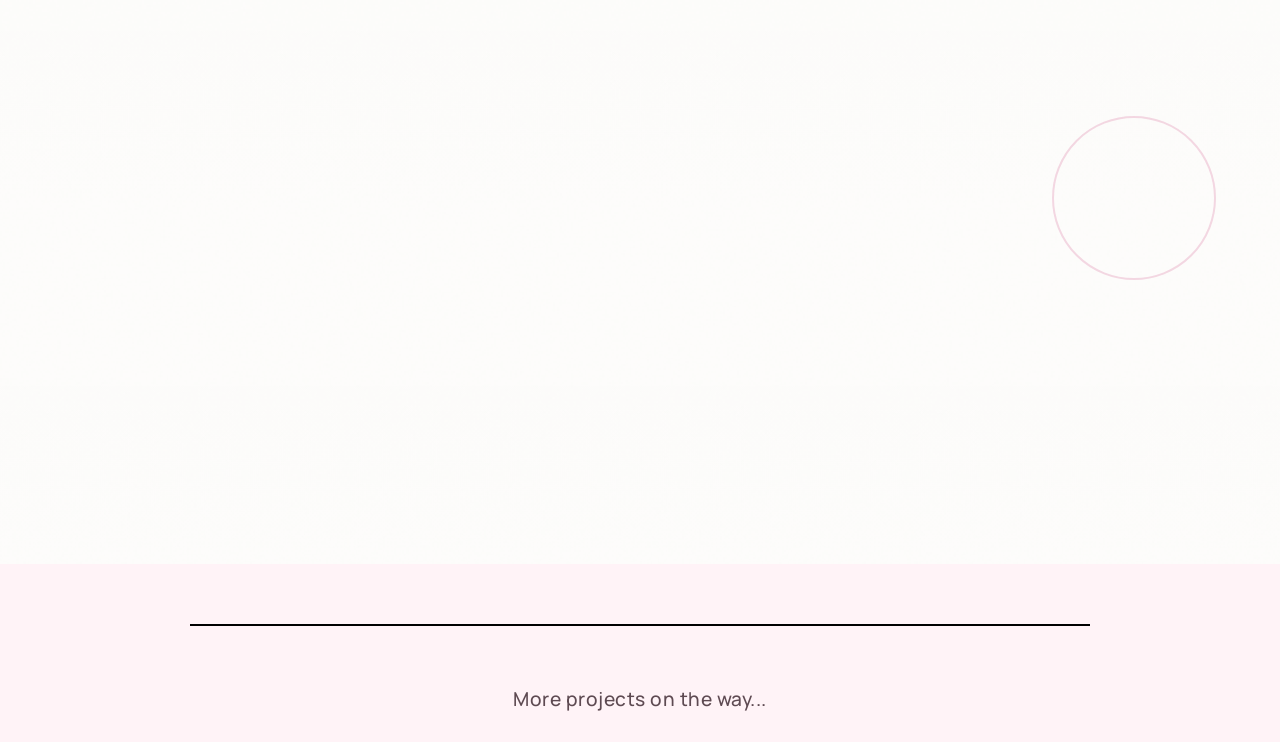
==== commit 507ce17a: "Remove duplicate logo text overlay" ====
--- a/projects.html
+++ b/projects.html
@@ -11,7 +11,7 @@
       rel="stylesheet"
     />
     <link rel="icon" type="image/png" href="./assets/a-square-design-logo.png" />
-    <link rel="stylesheet" href="./styles.css?v=81" />
+    <link rel="stylesheet" href="./styles.css?v=82" />
     <script src="./script.js" defer></script>
   </head>
   <body>
--- a/styles.css
+++ b/styles.css
@@ -12325,23 +12325,6 @@
     0 0 0 7px rgba(217, 79, 141, 0.1) !important;
 }
 
-.fresh-cover__brand::before {
-  content: "SQUARE\A DESIGN";
-  position: absolute;
-  left: clamp(72px, 4.55vw, 88px);
-  top: clamp(39px, 2.75vw, 52px);
-  z-index: 3;
-  color: rgba(255, 248, 252, 0.96);
-  font-size: clamp(0.48rem, 0.46vw, 0.62rem);
-  font-weight: 800;
-  letter-spacing: 0.12em;
-  line-height: 1.18;
-  text-align: left;
-  text-shadow: 0 1px 3px rgba(15, 8, 13, 0.45);
-  white-space: pre;
-  pointer-events: none;
-}
-
 .archive-brand img {
   border-radius: 16px !important;
   object-fit: contain !important;
@@ -12355,13 +12338,6 @@
     padding: 12px 14px !important;
   }
 
-  .fresh-cover__brand::before {
-    left: clamp(58px, 15.2vw, 68px);
-    top: clamp(30px, 8.5vw, 36px);
-    font-size: clamp(0.35rem, 1.55vw, 0.44rem);
-    letter-spacing: 0.1em;
-  }
-
   .fresh-cover__brand img {
     width: clamp(70px, 20vw, 86px) !important;
     height: clamp(70px, 20vw, 86px) !important;
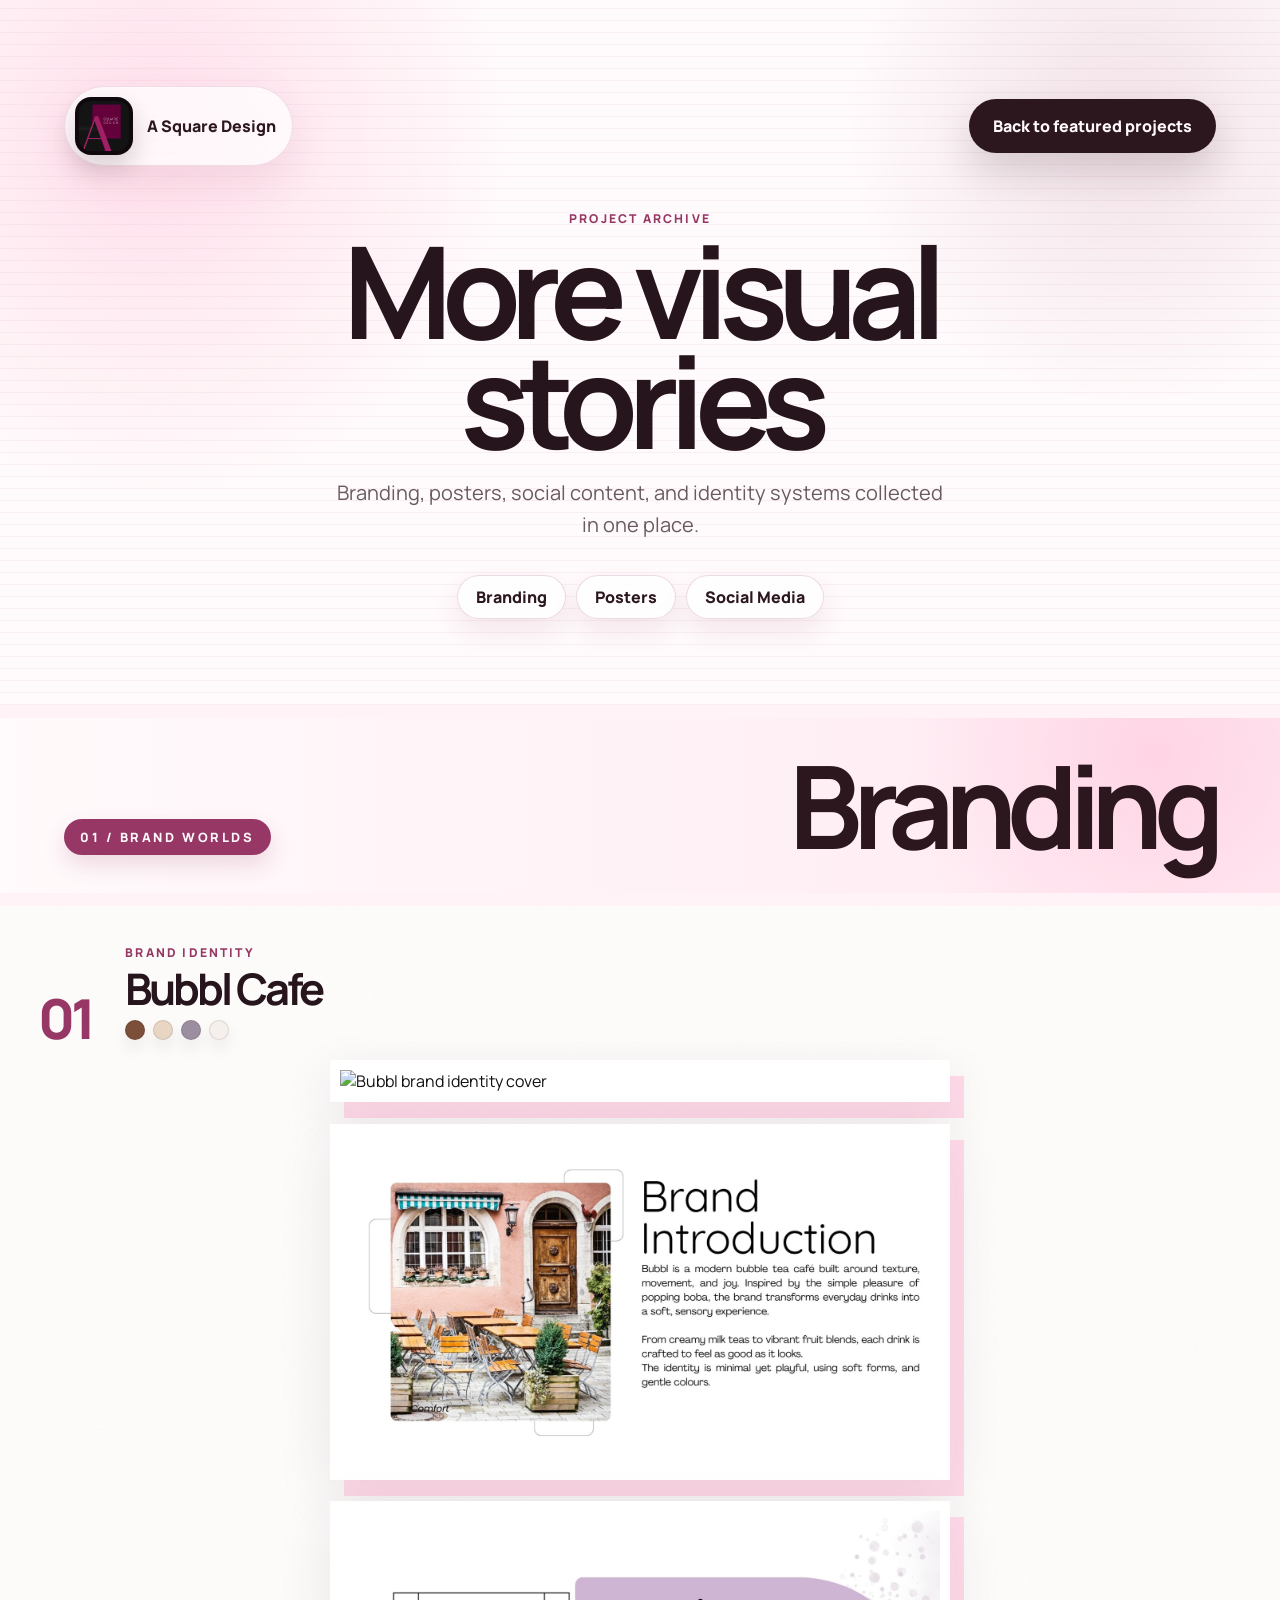
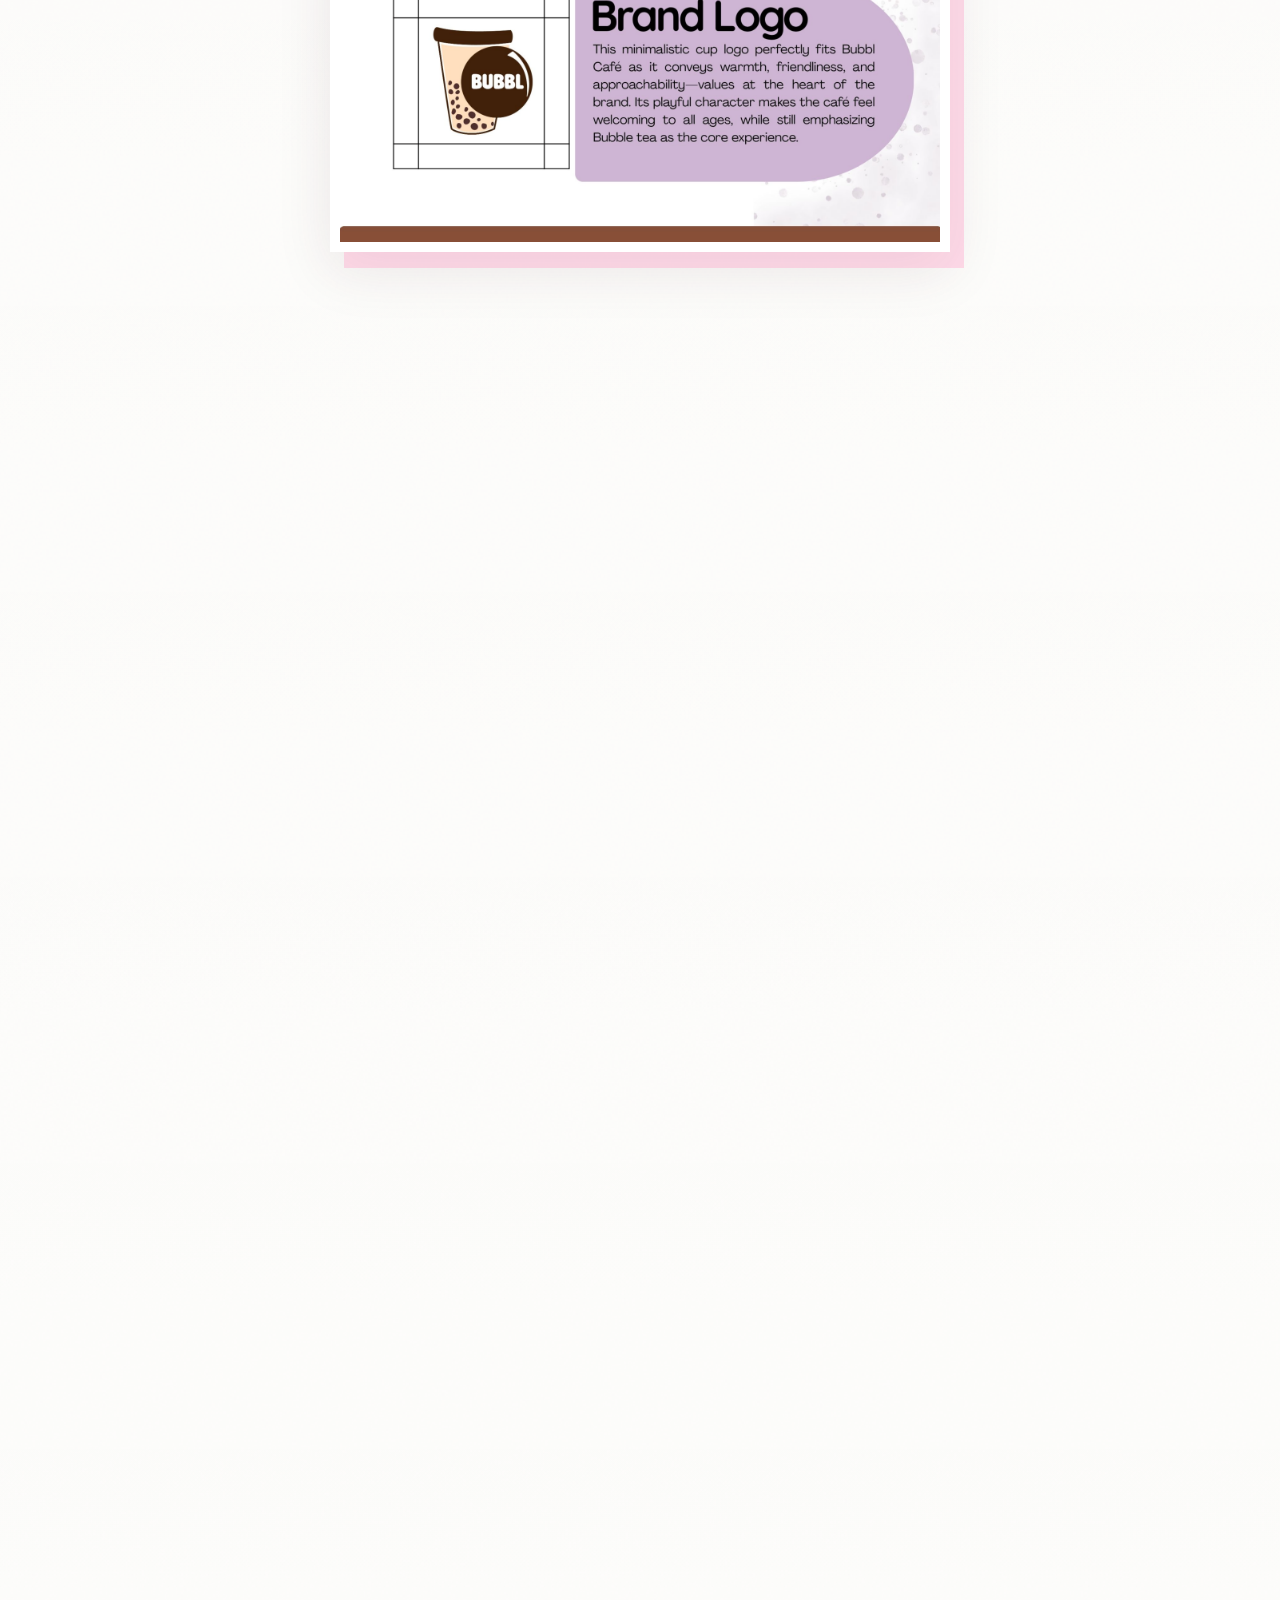
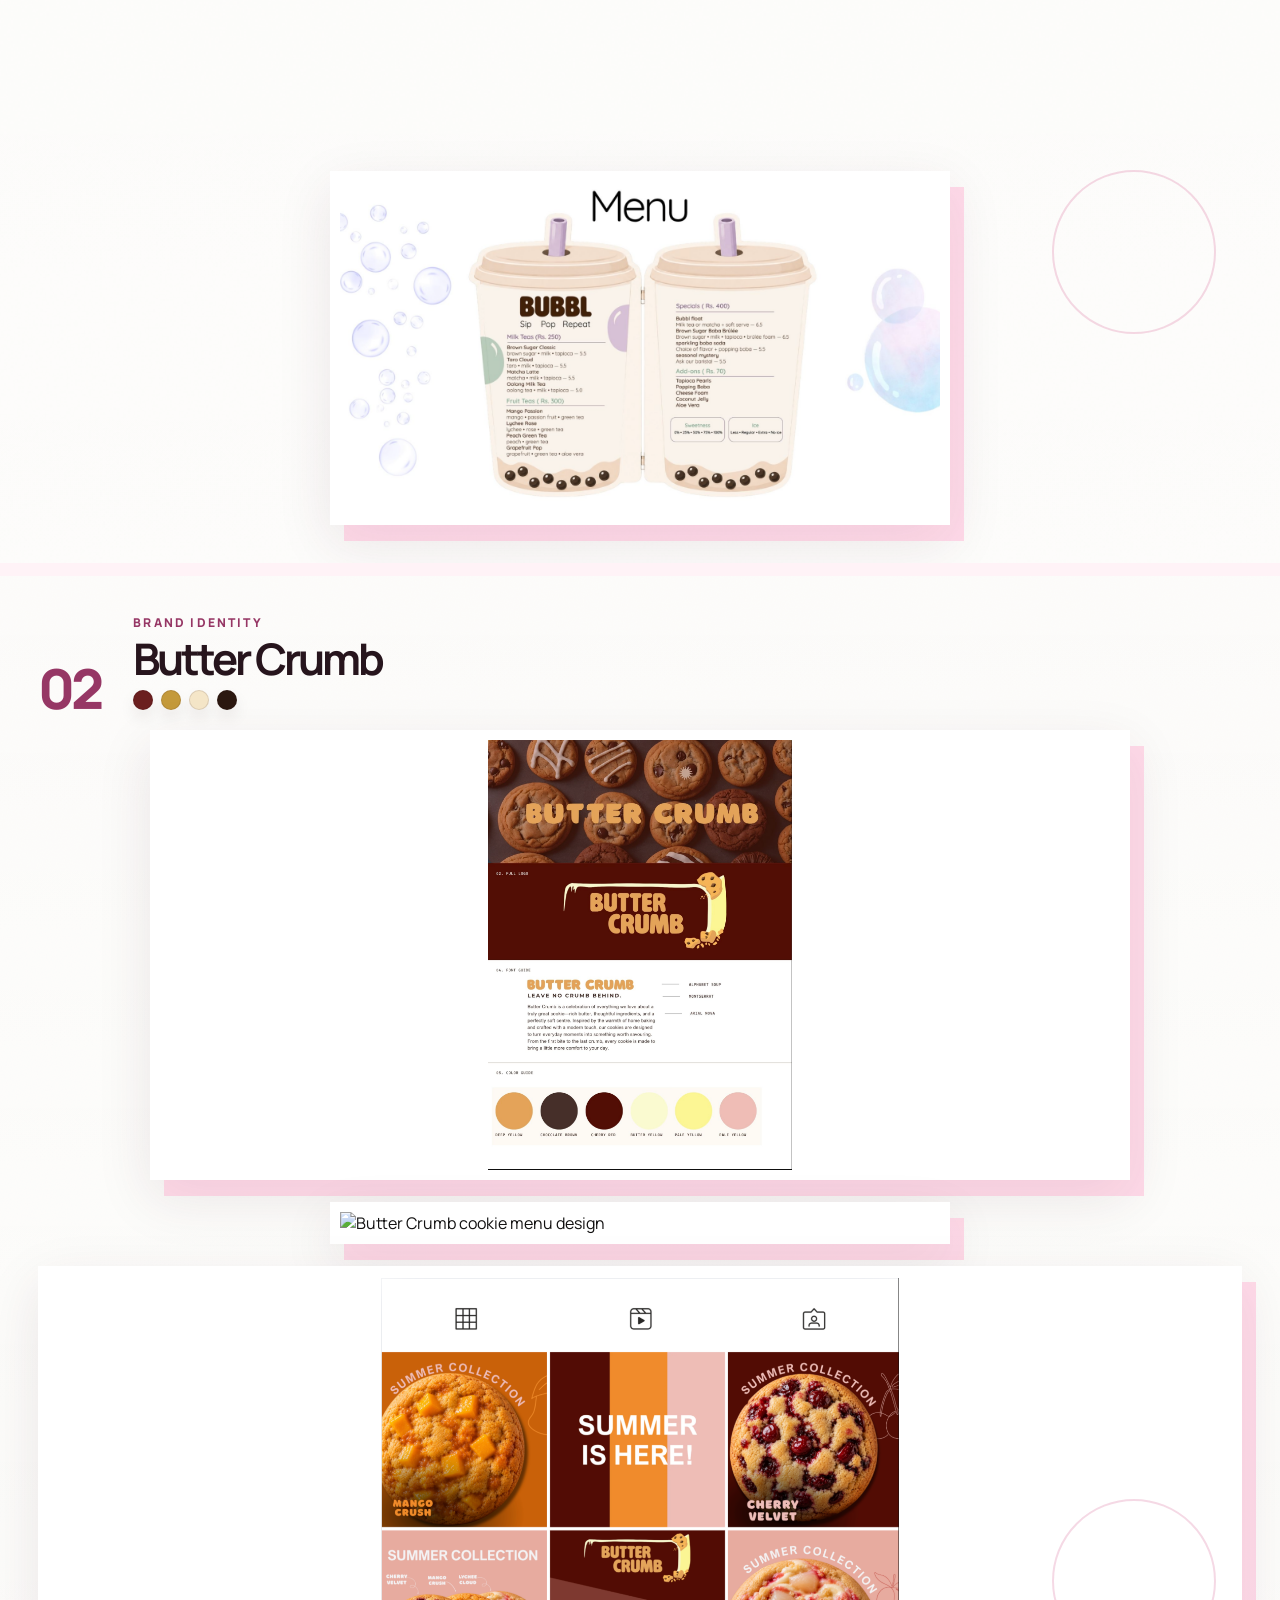
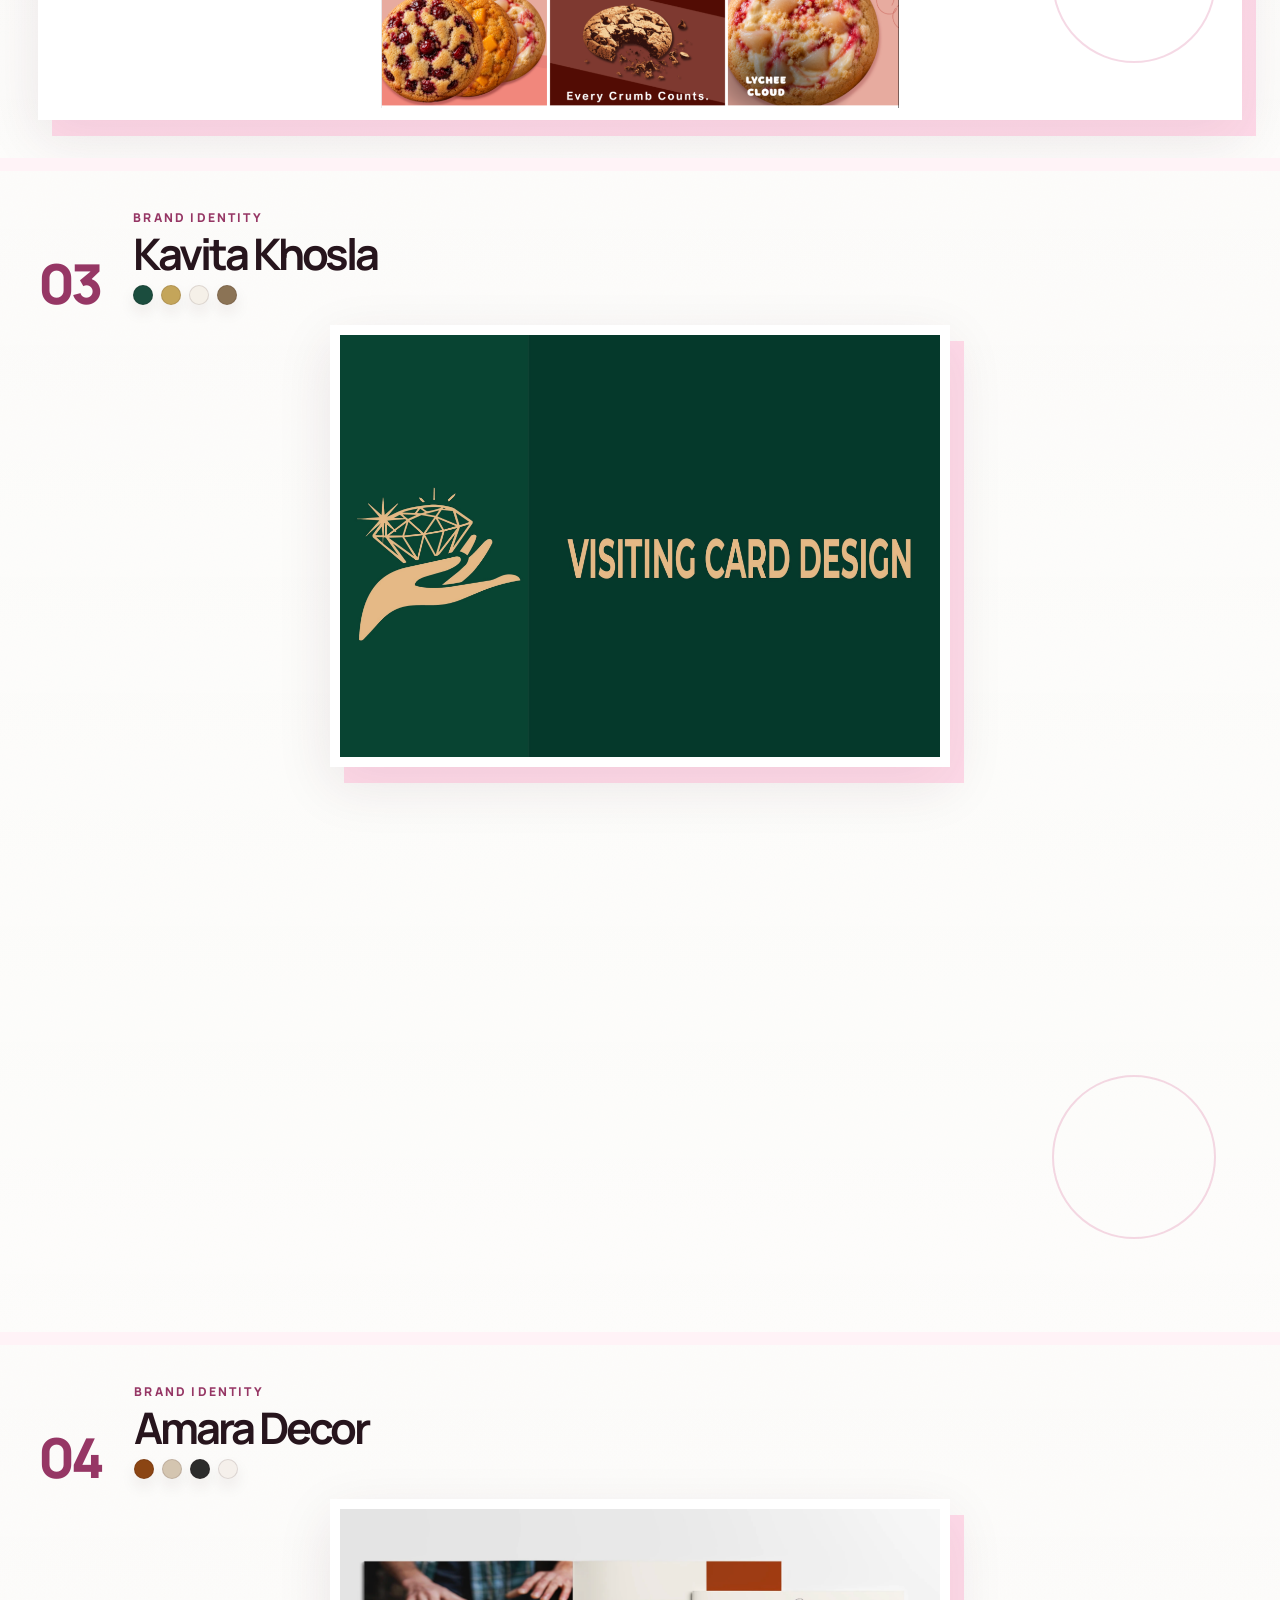
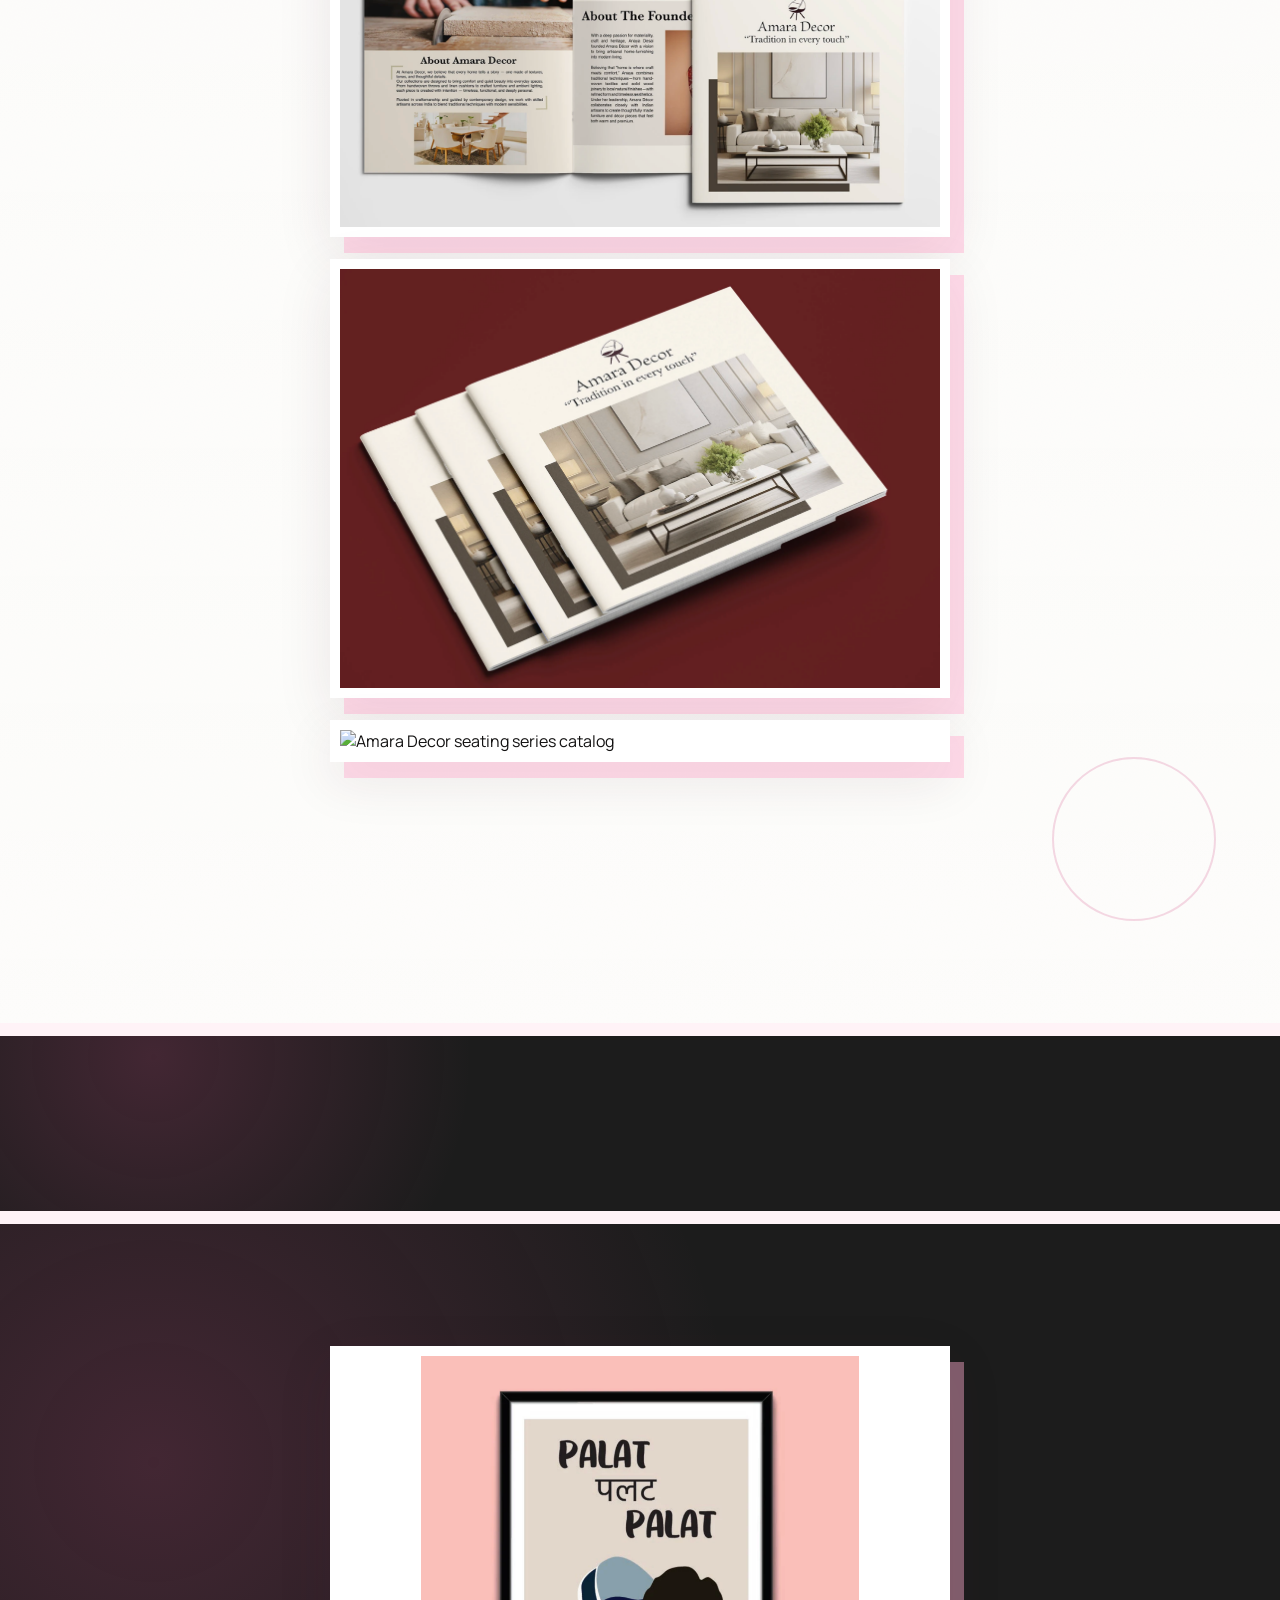
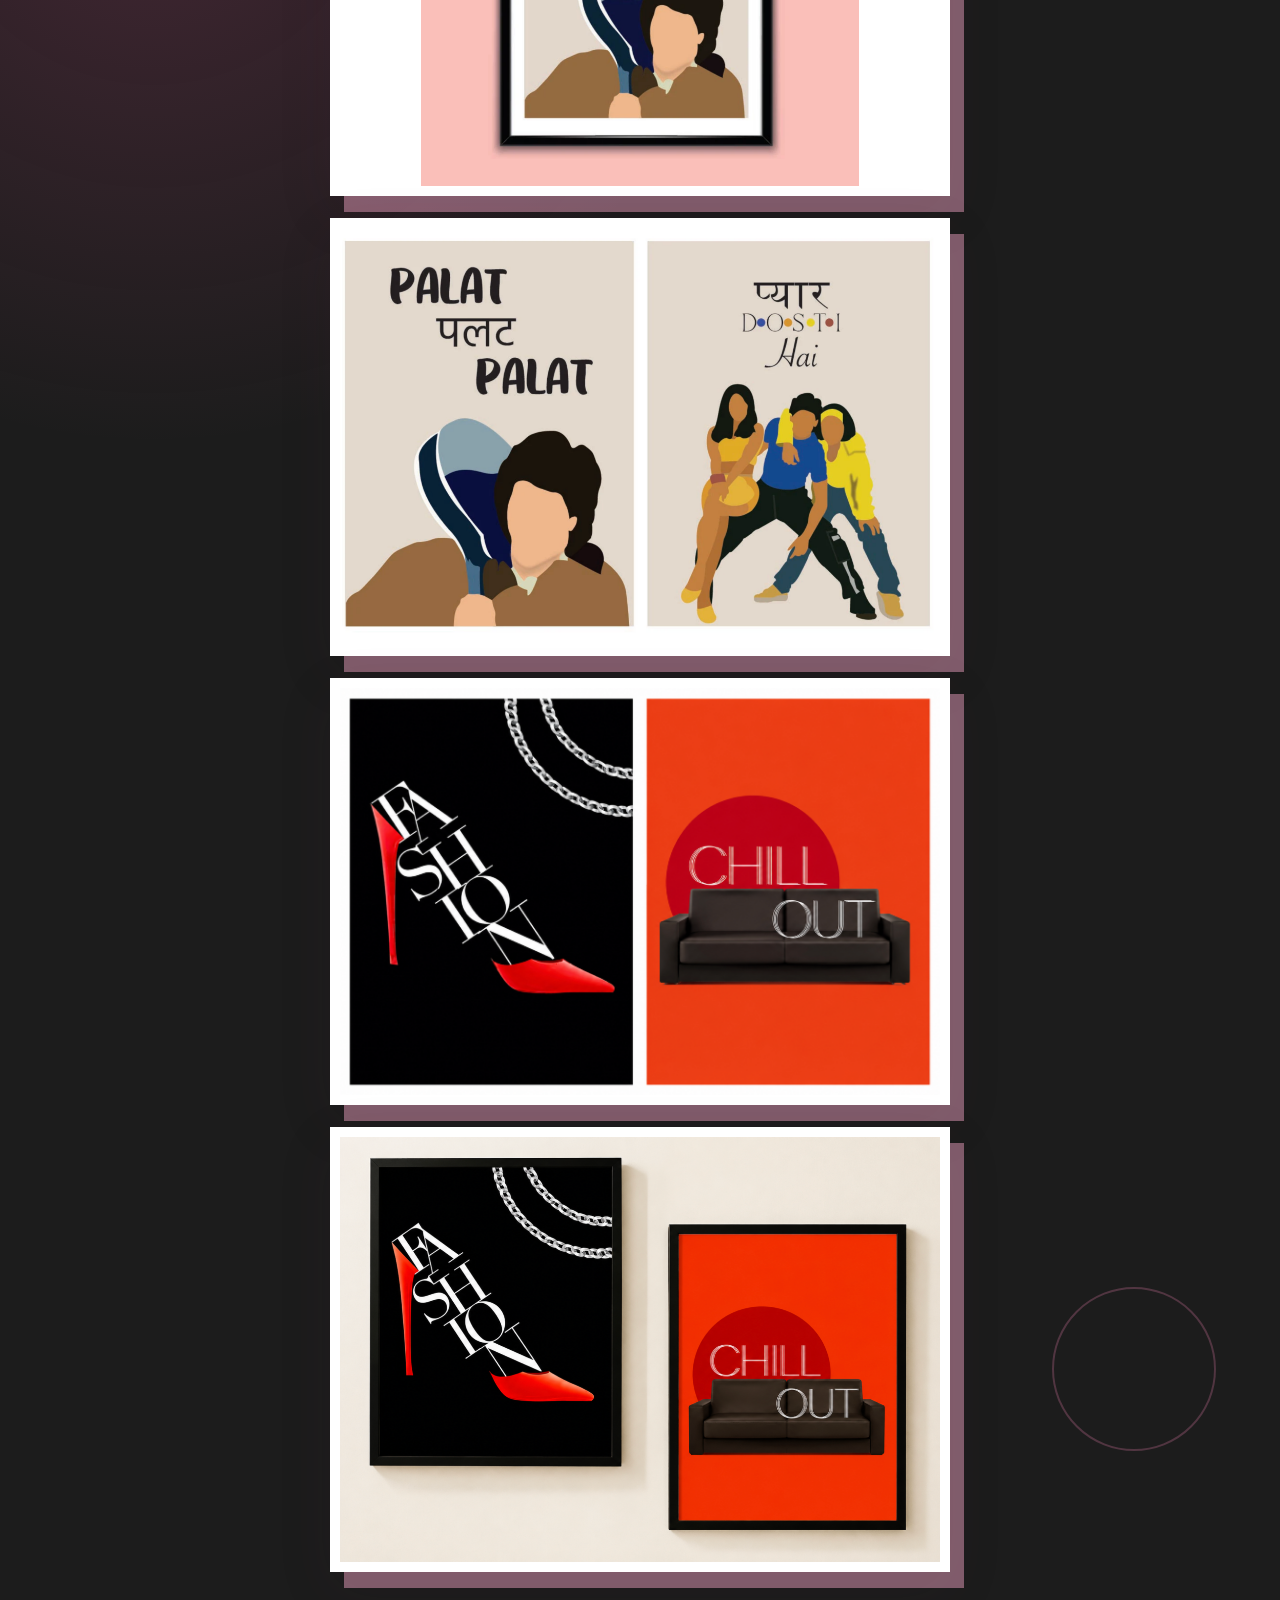
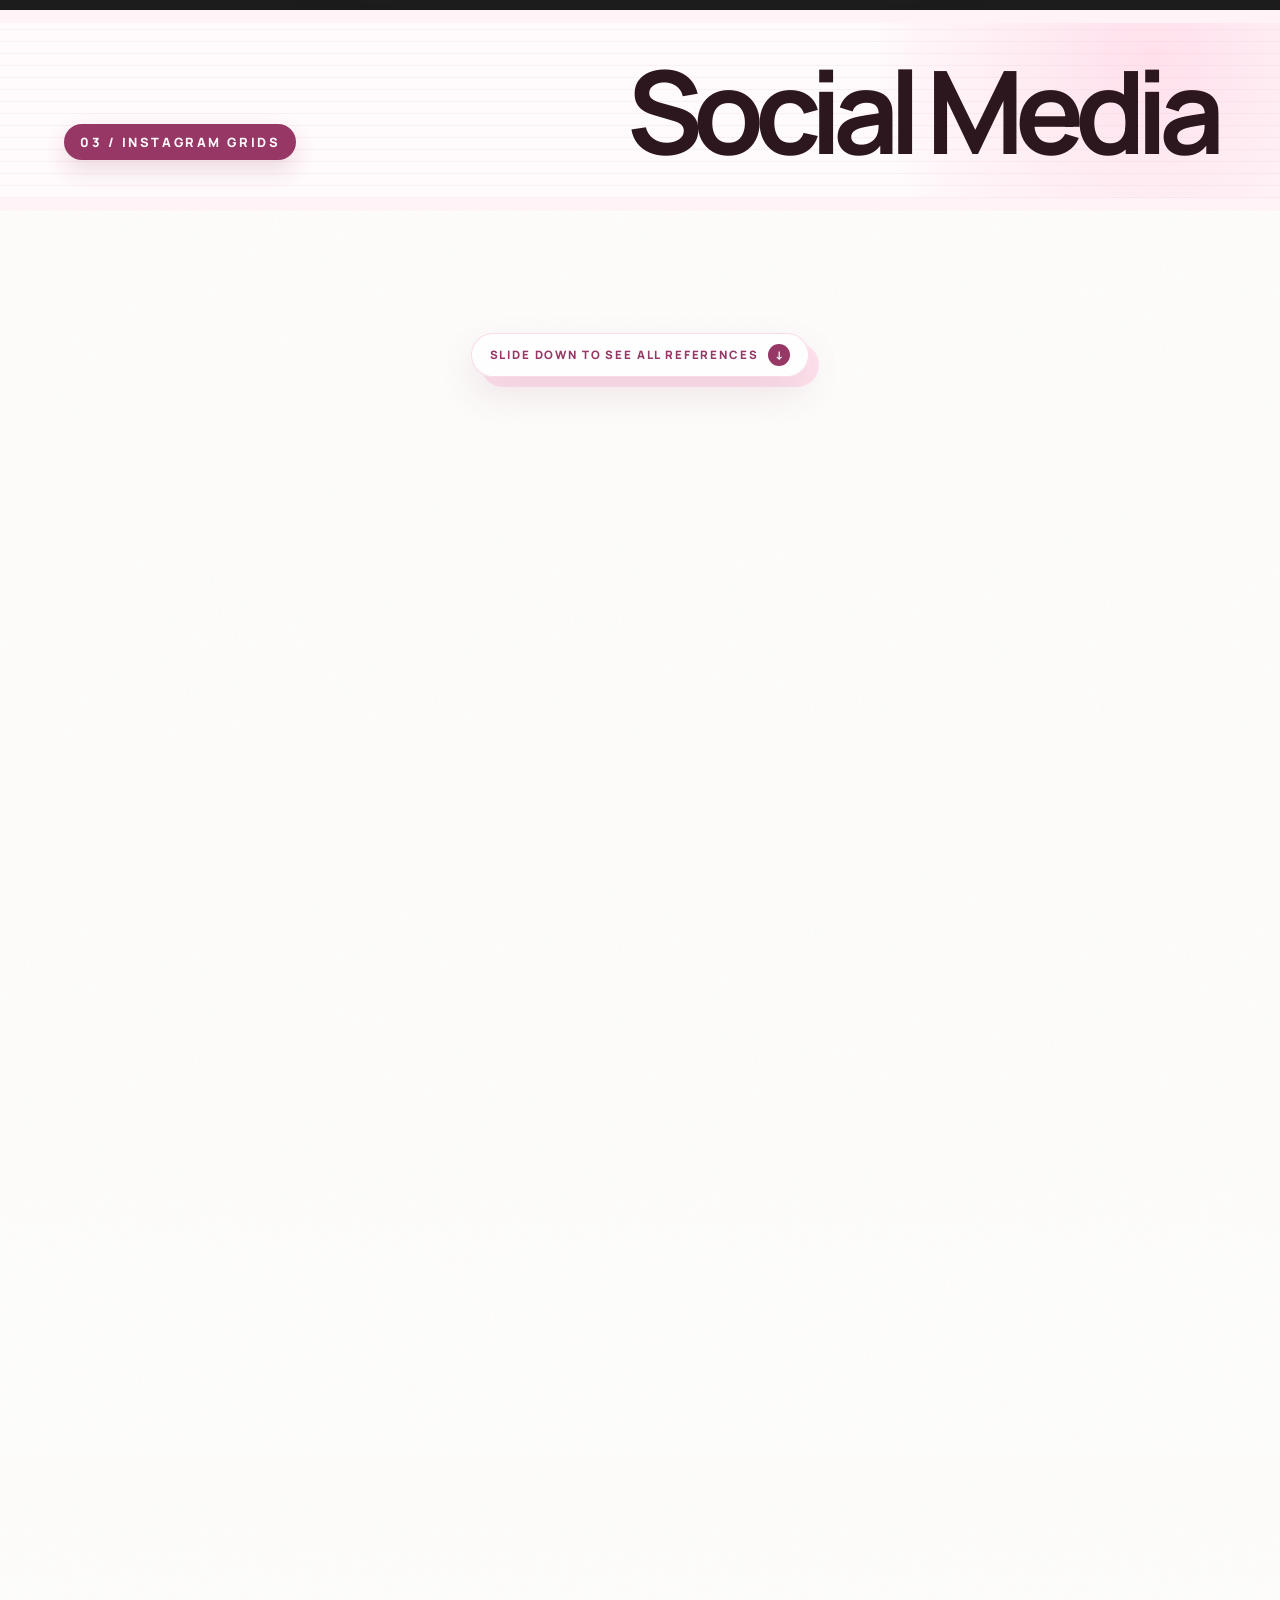
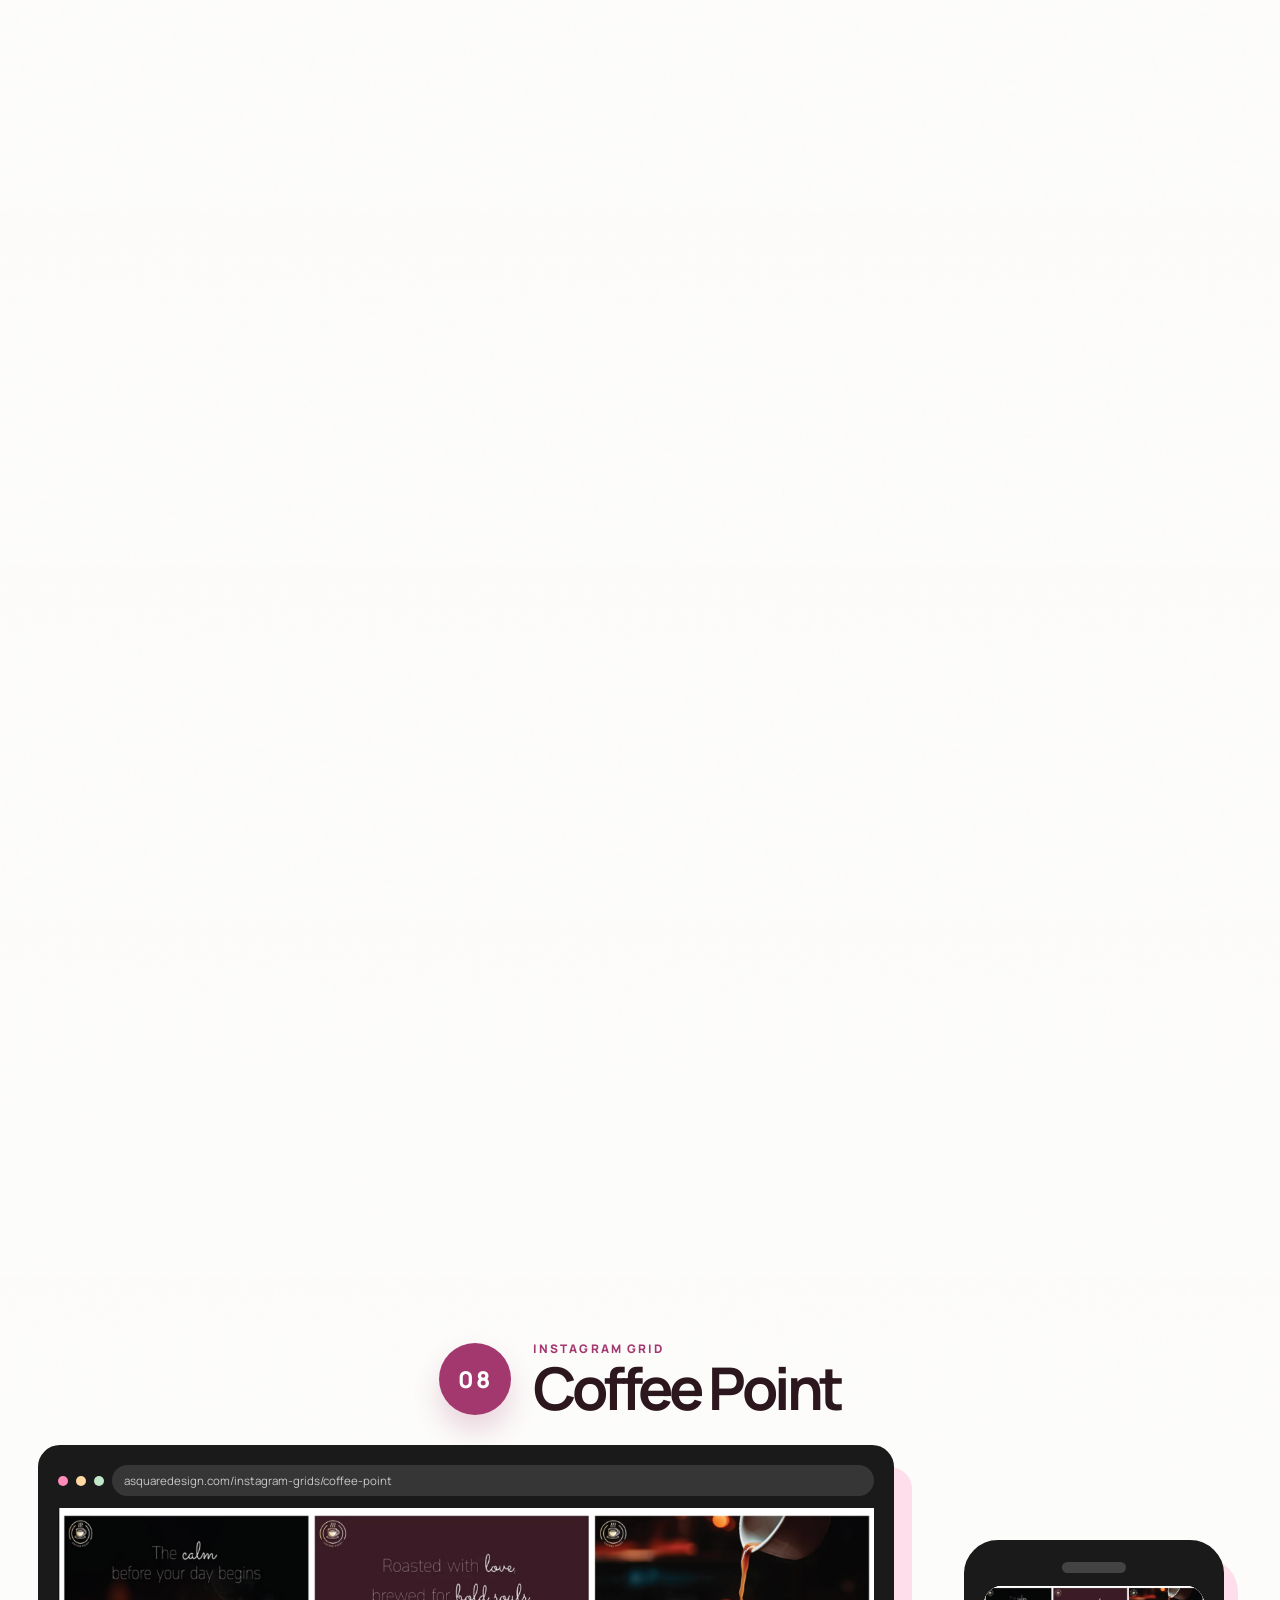
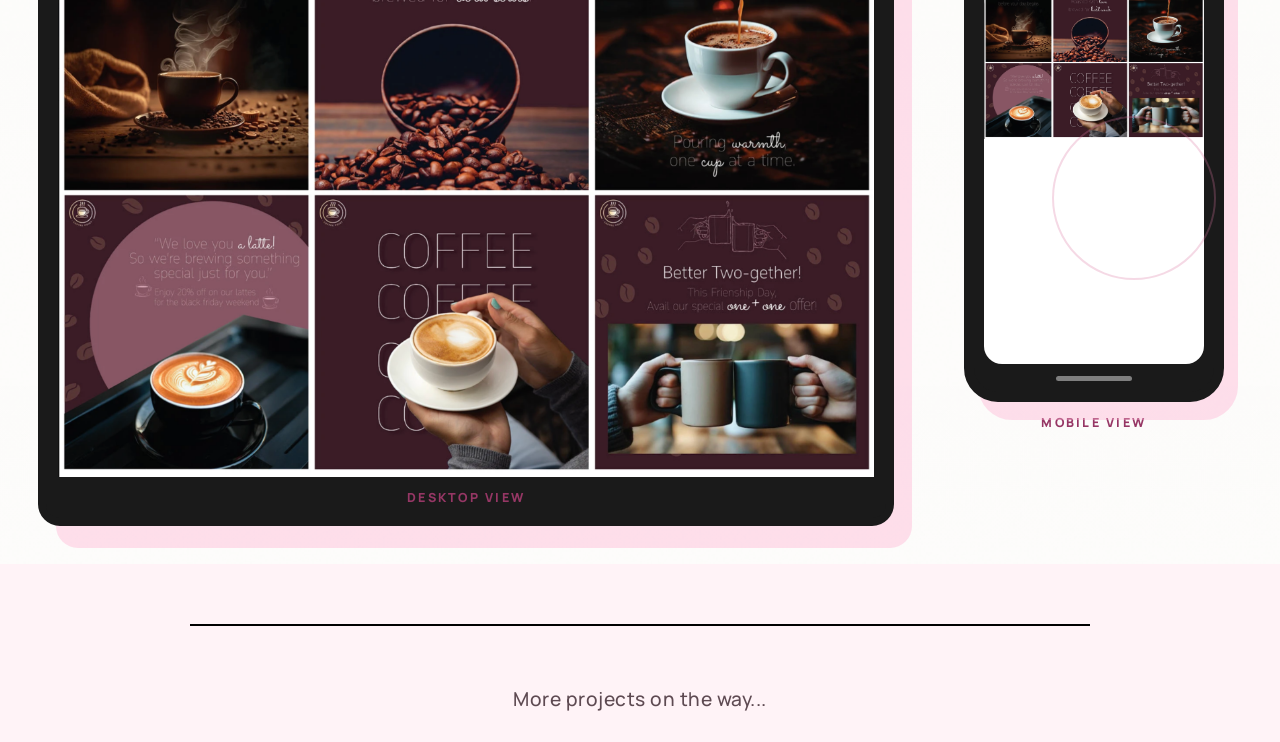
==== commit 757428e5: "Keep brand logo inside badge" ====
--- a/projects.html
+++ b/projects.html
@@ -11,7 +11,7 @@
       rel="stylesheet"
     />
     <link rel="icon" type="image/png" href="./assets/a-square-design-logo.png" />
-    <link rel="stylesheet" href="./styles.css?v=82" />
+    <link rel="stylesheet" href="./styles.css?v=83" />
     <script src="./script.js" defer></script>
   </head>
   <body>
--- a/styles.css
+++ b/styles.css
@@ -12352,3 +12352,45 @@
     height: 68px !important;
   }
 }
+
+/* v83: keep the readable square logo cleanly inside the brand badge. */
+.fresh-cover__brand {
+  min-height: clamp(126px, 7.3vw, 142px);
+  gap: clamp(18px, 1.65vw, 28px) !important;
+  padding: clamp(14px, 1.05vw, 18px) clamp(24px, 2vw, 34px) clamp(14px, 1.05vw, 18px) clamp(20px, 1.45vw, 28px) !important;
+  overflow: visible;
+}
+
+.fresh-cover__brand img {
+  width: clamp(96px, 5.65vw, 112px) !important;
+  height: clamp(96px, 5.65vw, 112px) !important;
+  border-radius: 18px !important;
+  padding: 3px;
+  box-shadow:
+    0 10px 24px rgba(141, 47, 95, 0.18),
+    0 0 0 4px rgba(217, 79, 141, 0.1) !important;
+}
+
+@media (max-width: 768px) {
+  .fresh-cover__brand {
+    min-height: 96px;
+    gap: 12px !important;
+    padding: 12px 14px !important;
+  }
+
+  .fresh-cover__brand img {
+    width: clamp(68px, 19vw, 82px) !important;
+    height: clamp(68px, 19vw, 82px) !important;
+    border-radius: 15px !important;
+    box-shadow:
+      0 10px 20px rgba(141, 47, 95, 0.16),
+      0 0 0 3px rgba(217, 79, 141, 0.08) !important;
+  }
+}
+
+@media (max-width: 375px) {
+  .fresh-cover__brand img {
+    width: 66px !important;
+    height: 66px !important;
+  }
+}
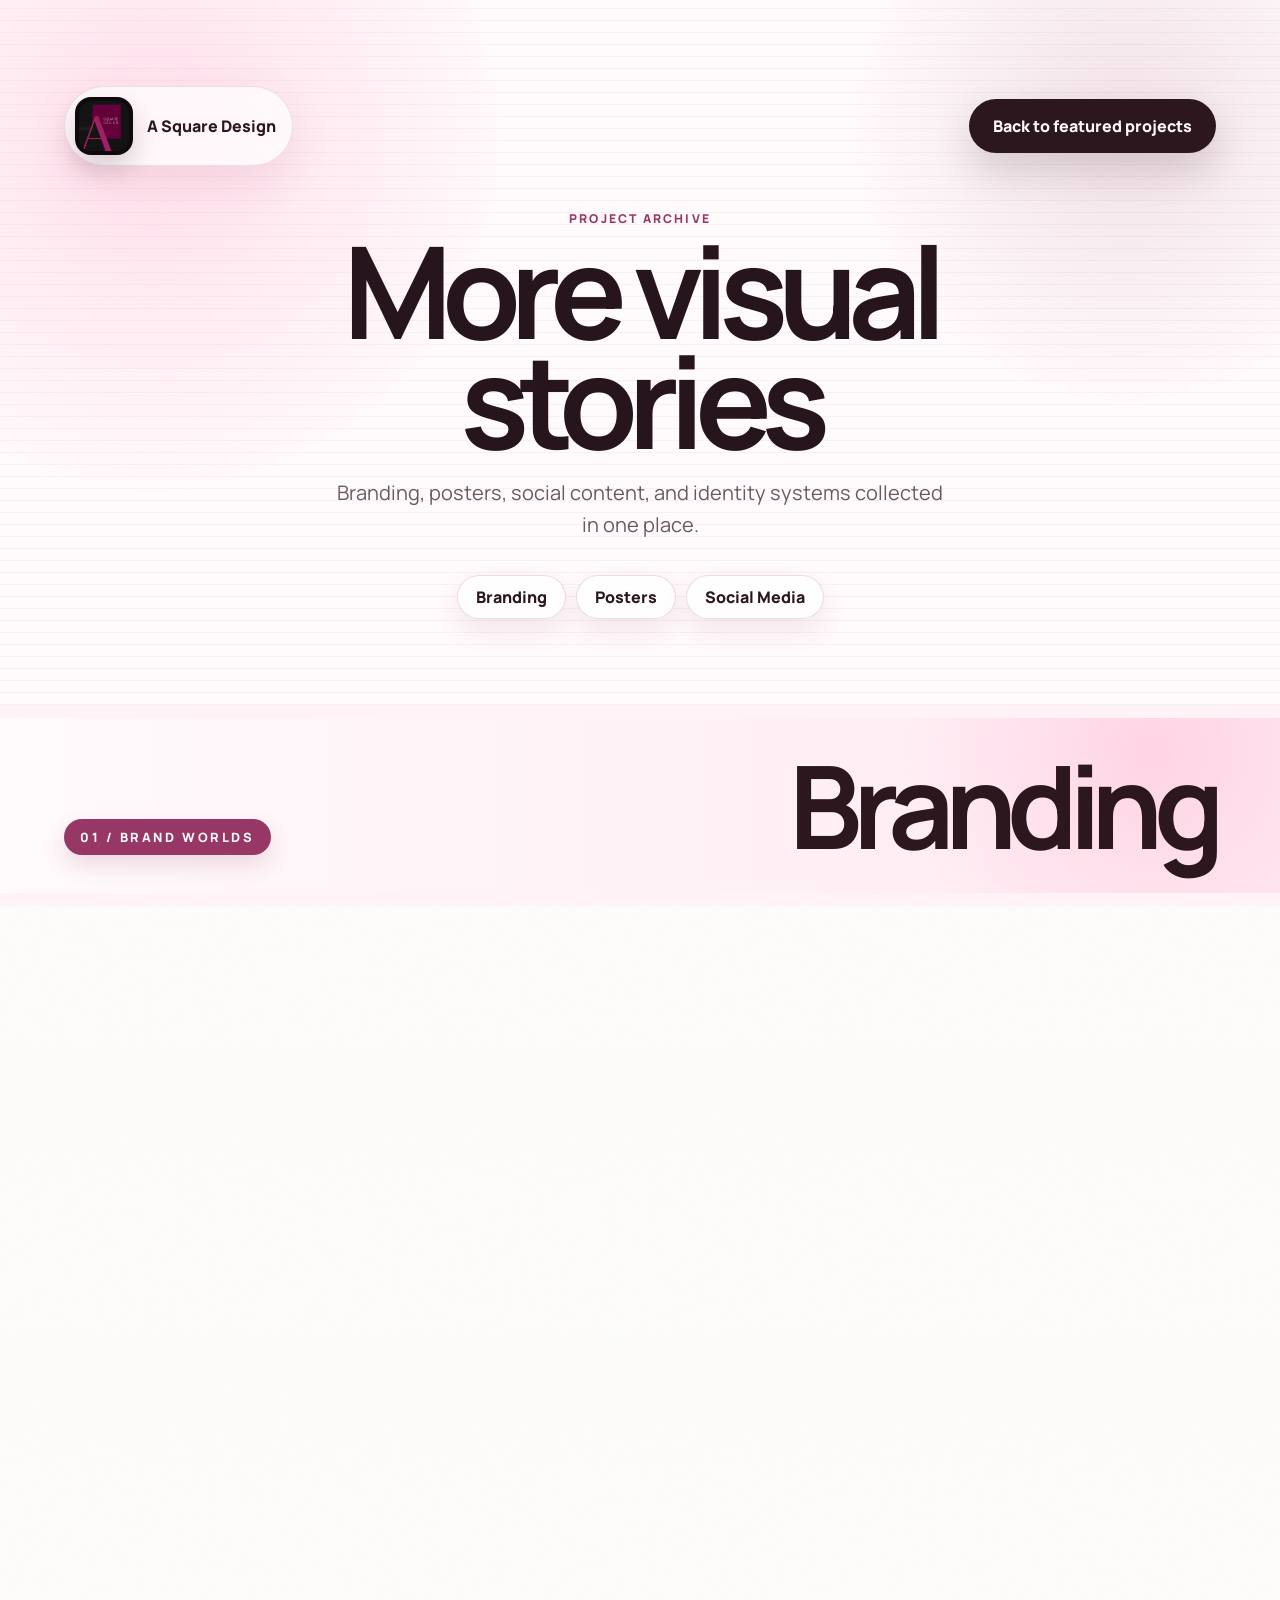
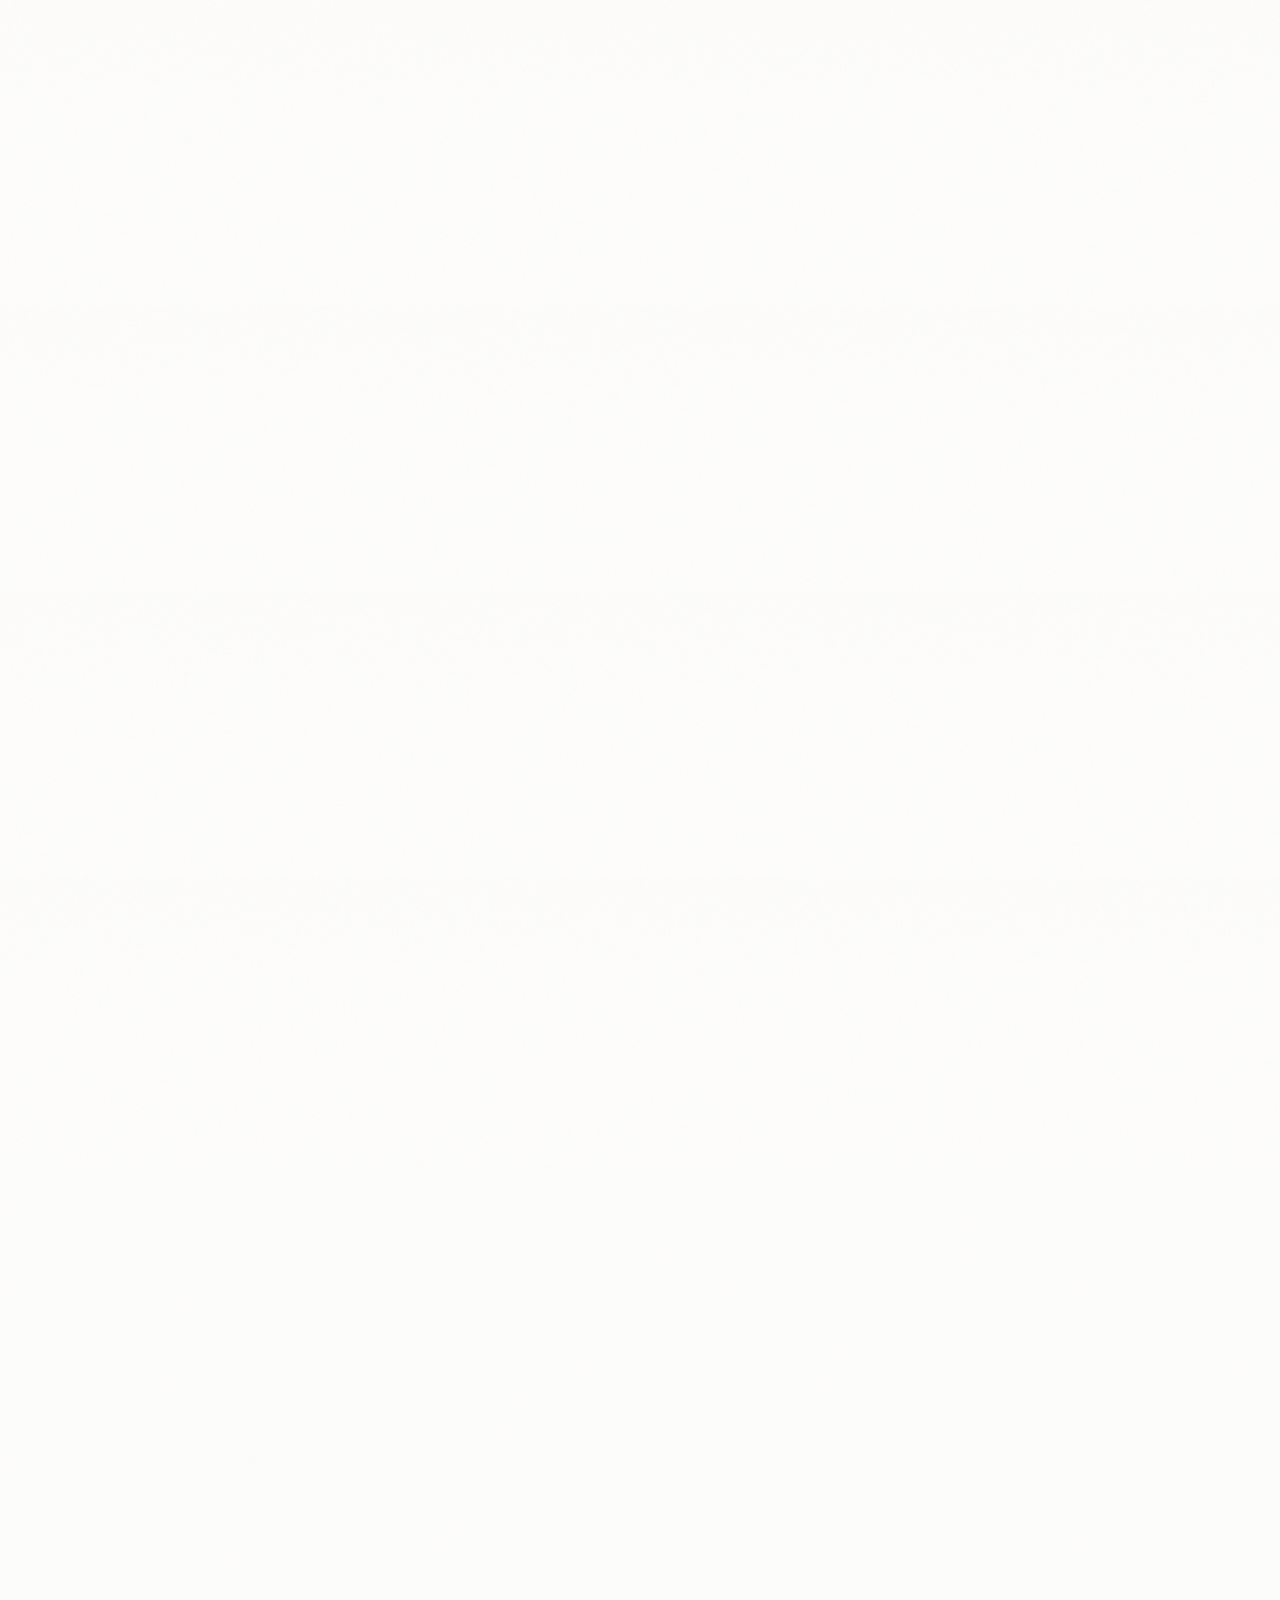
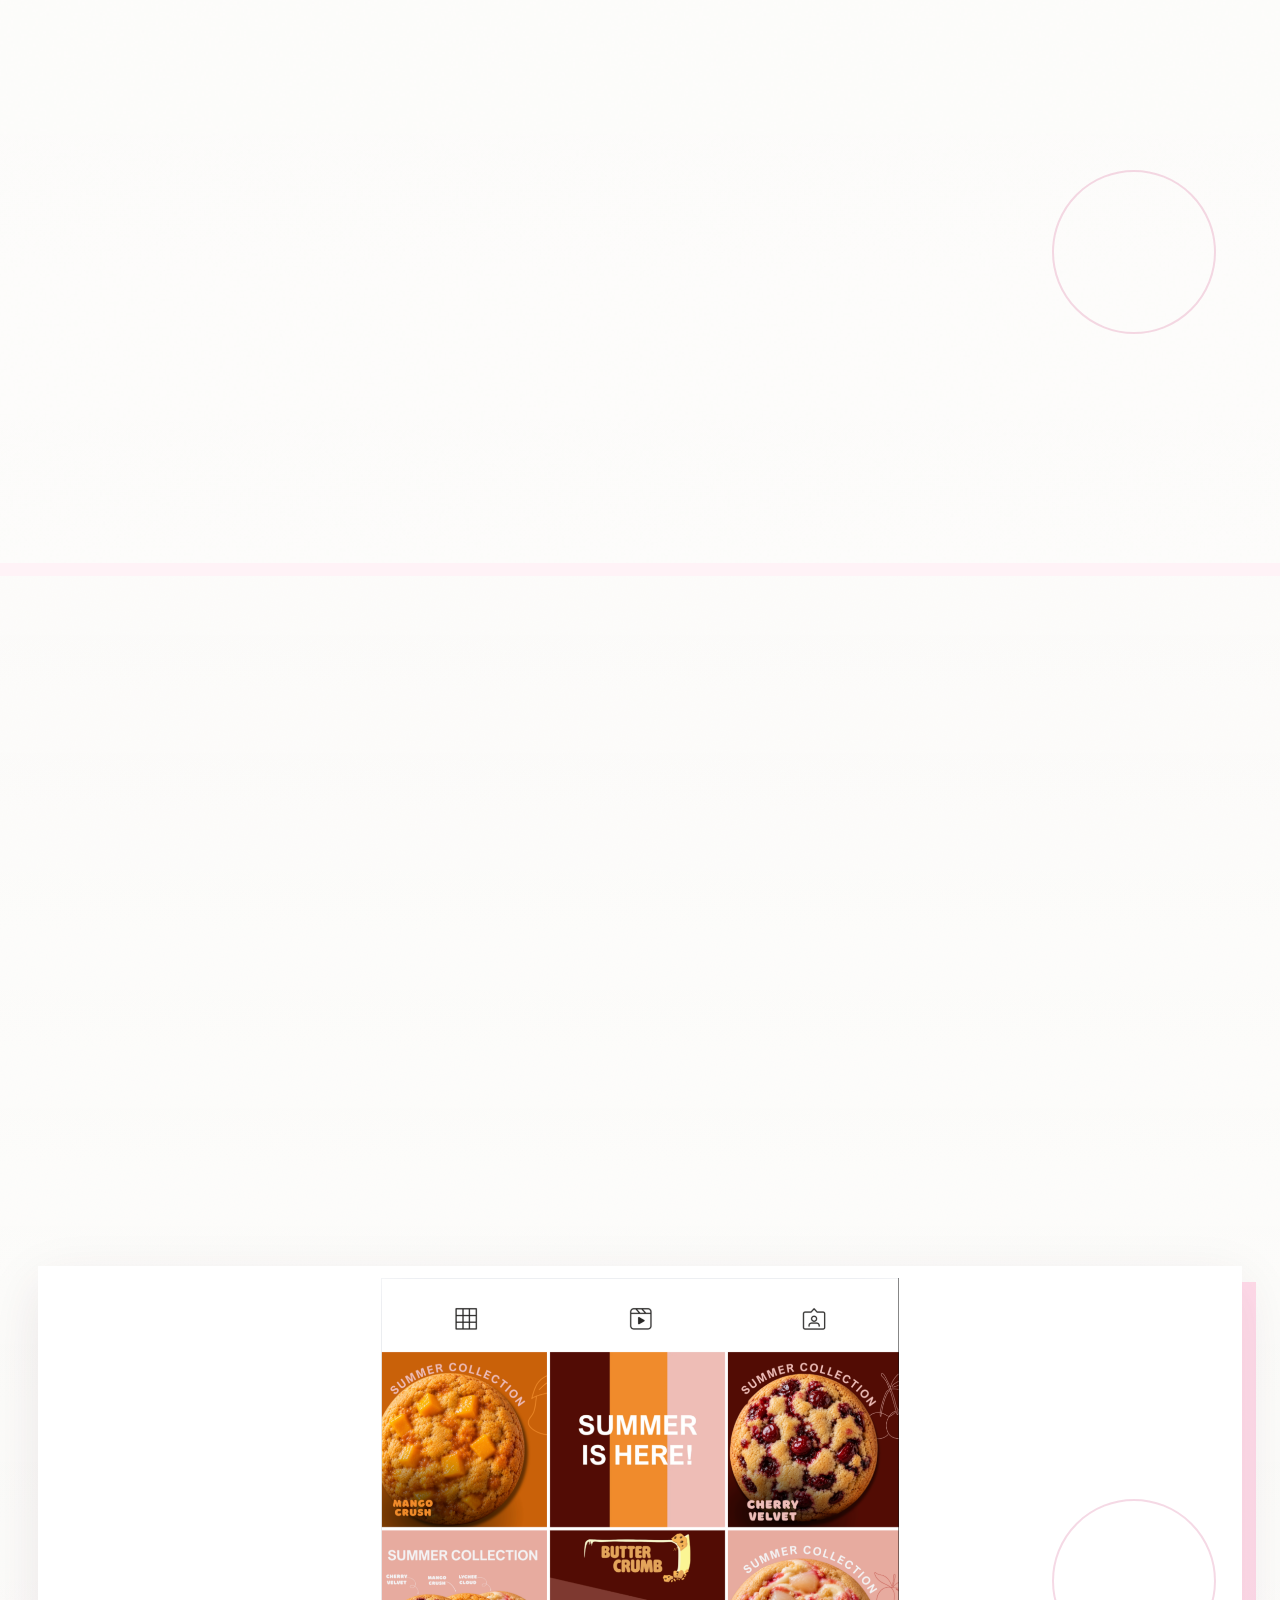
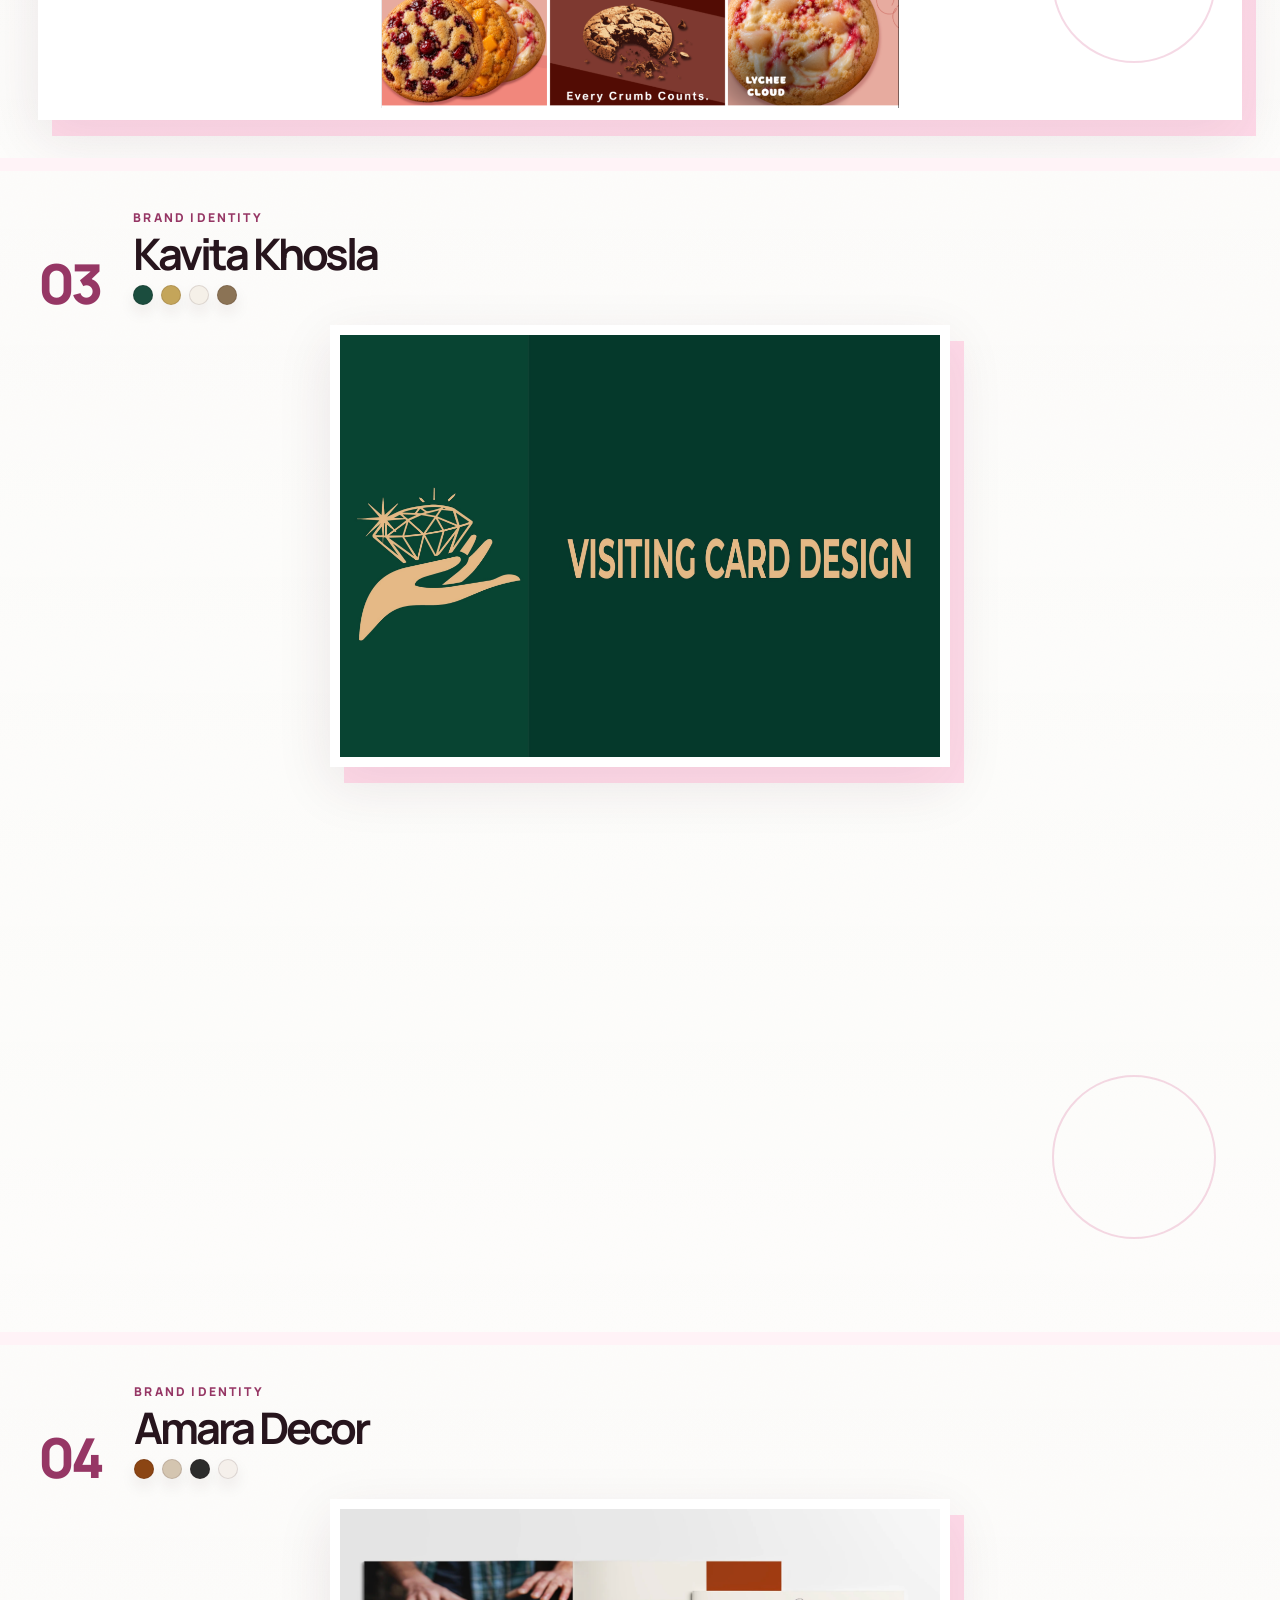
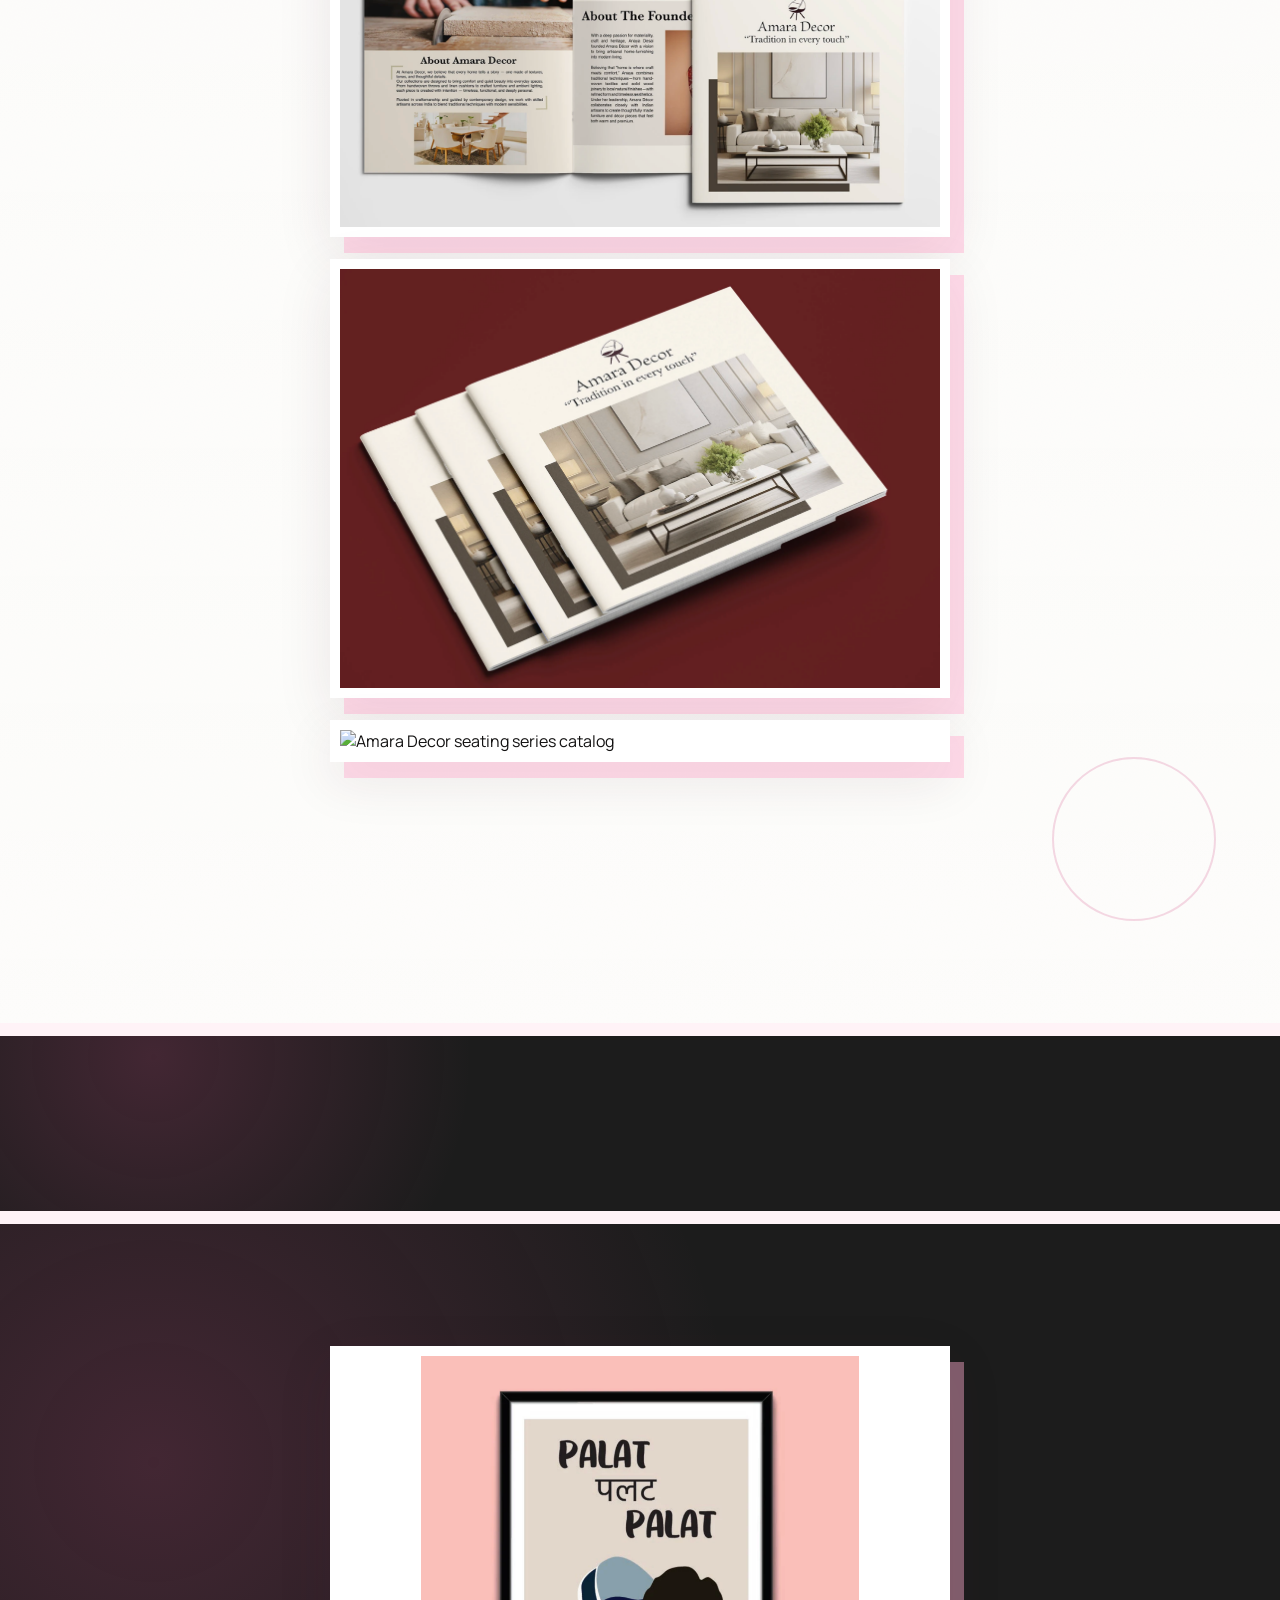
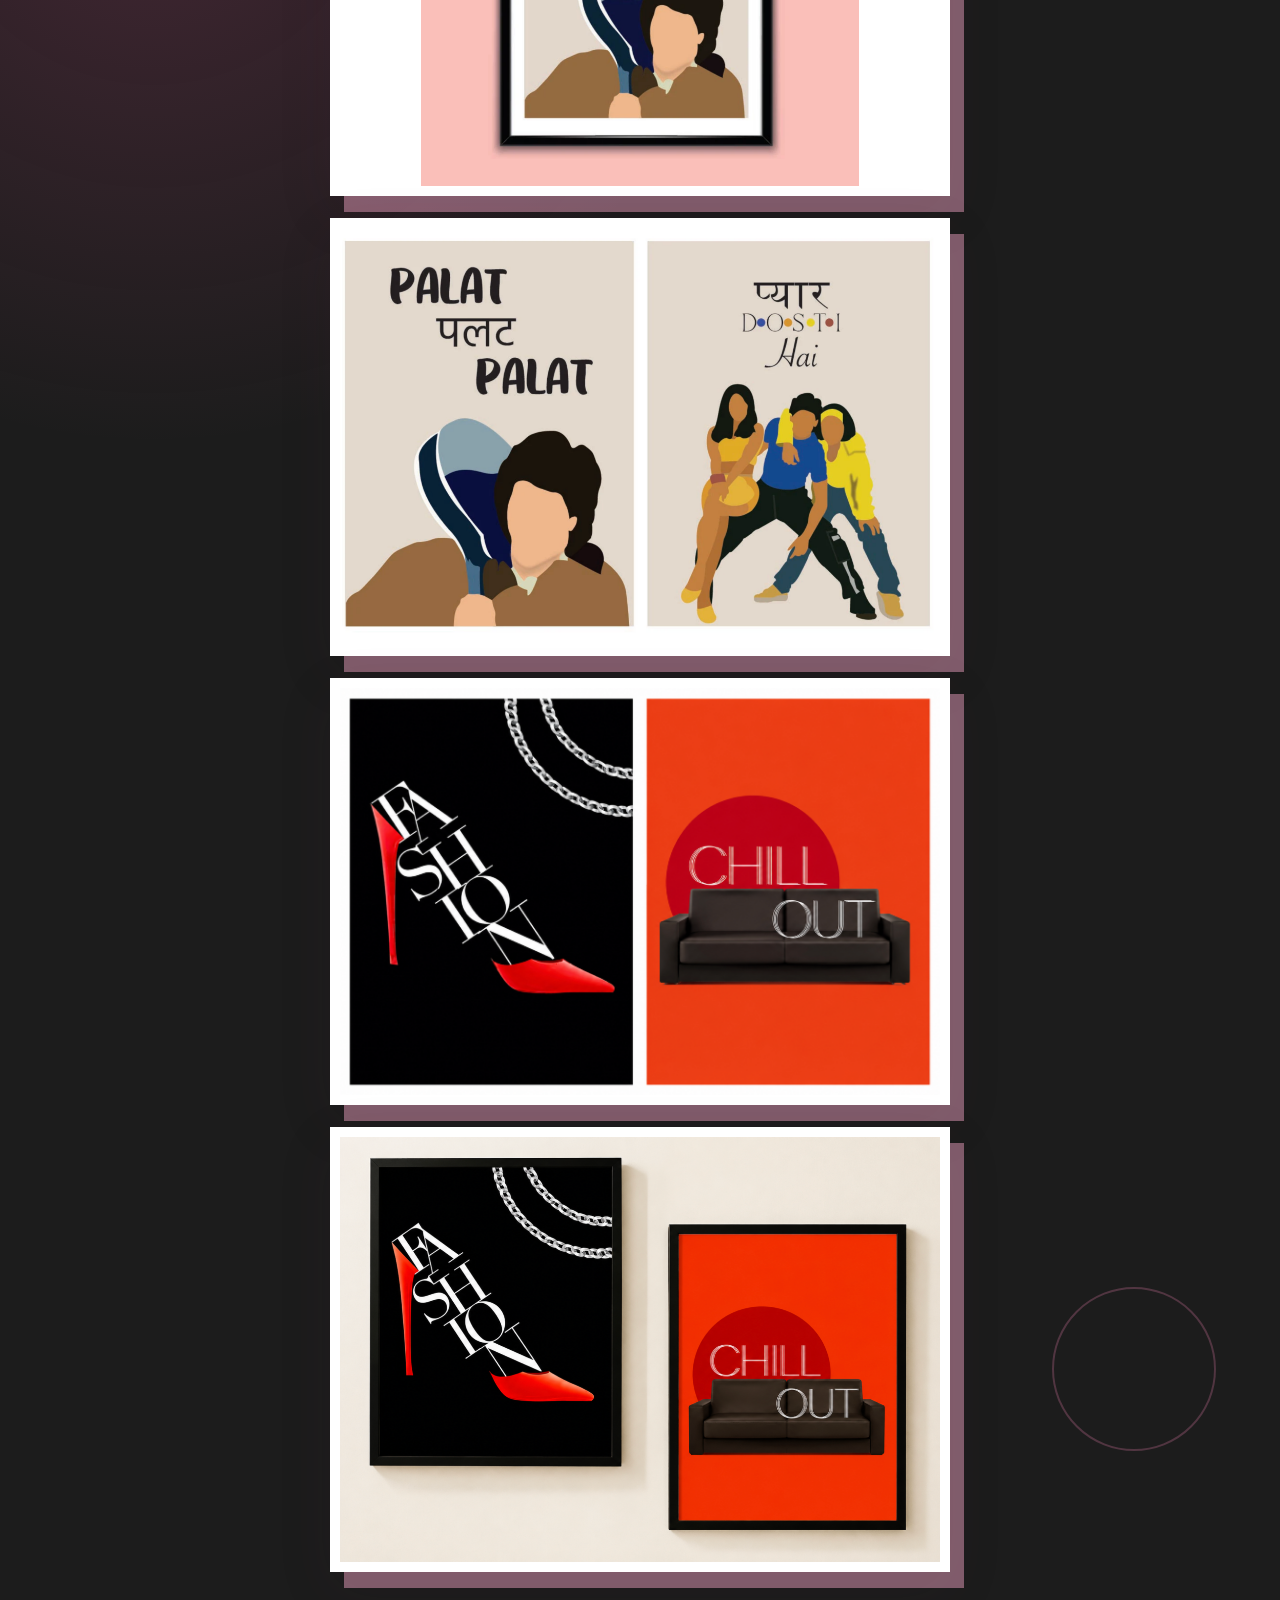
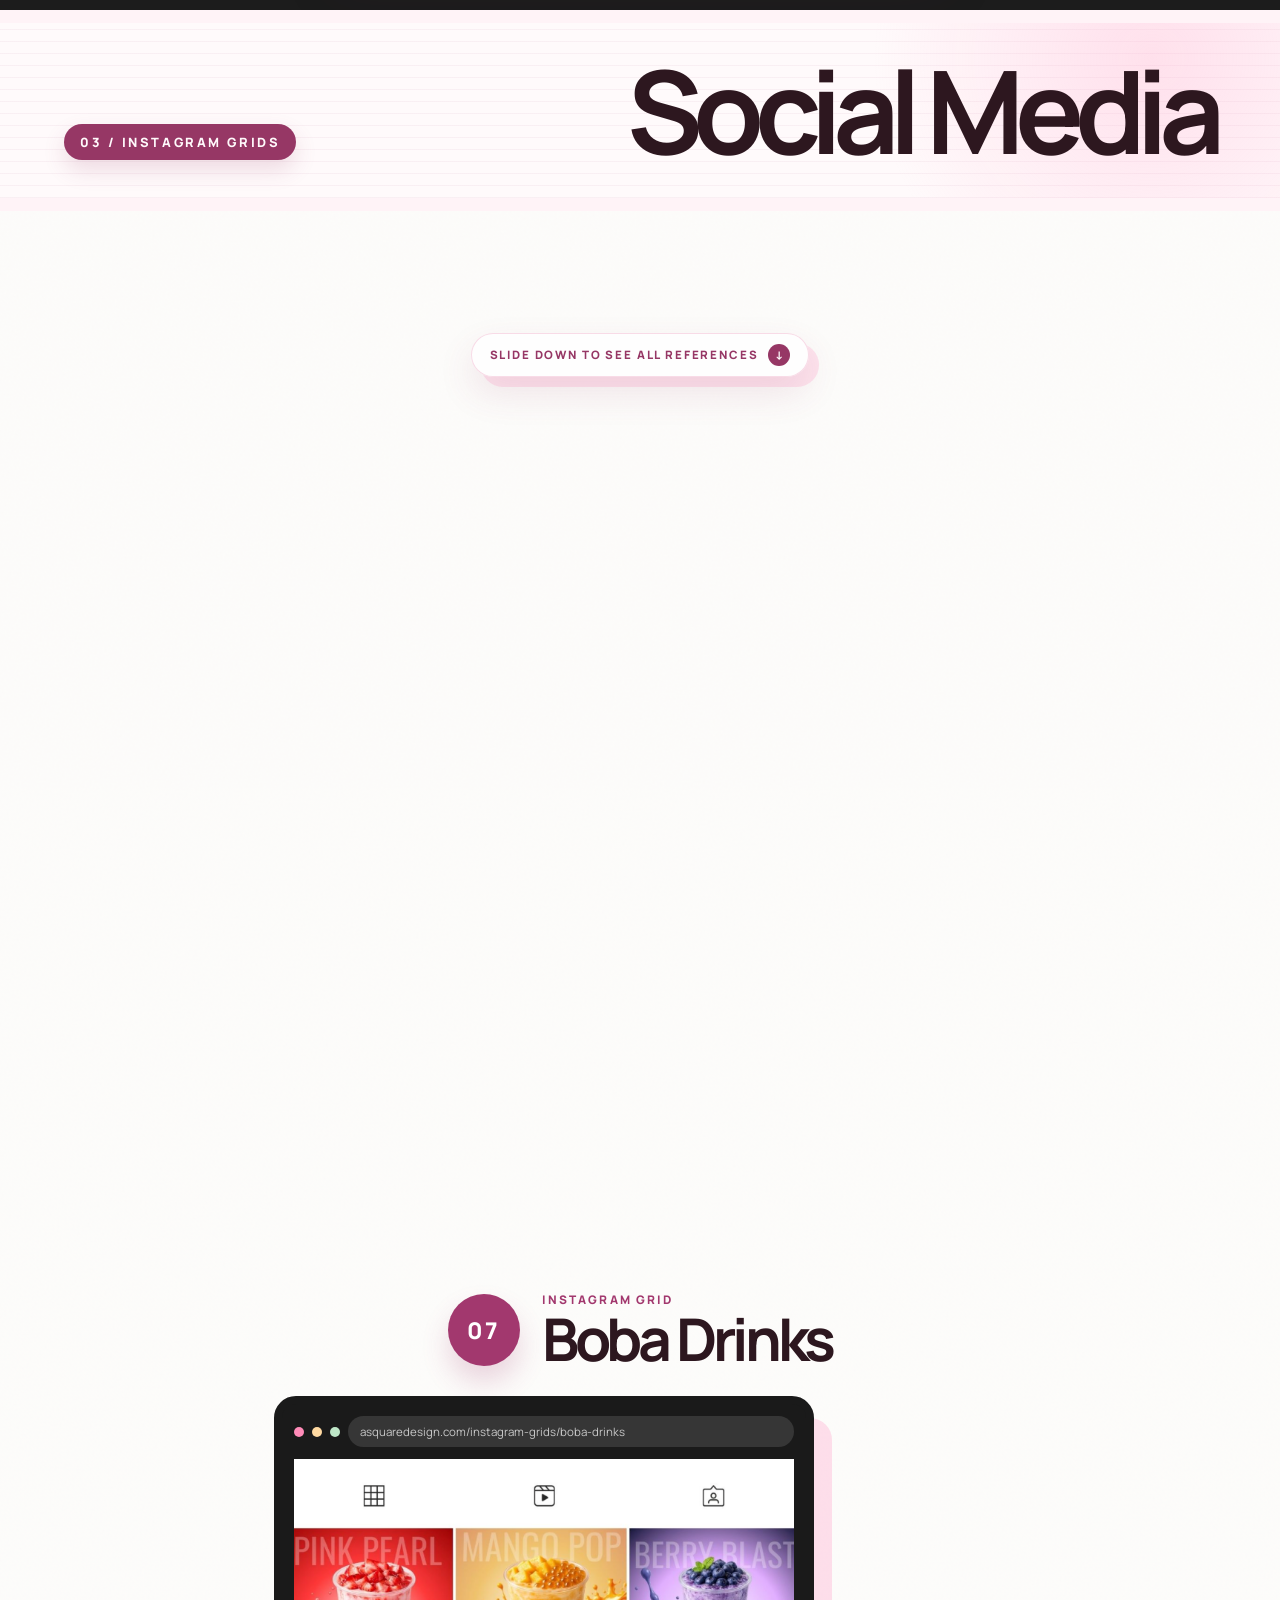
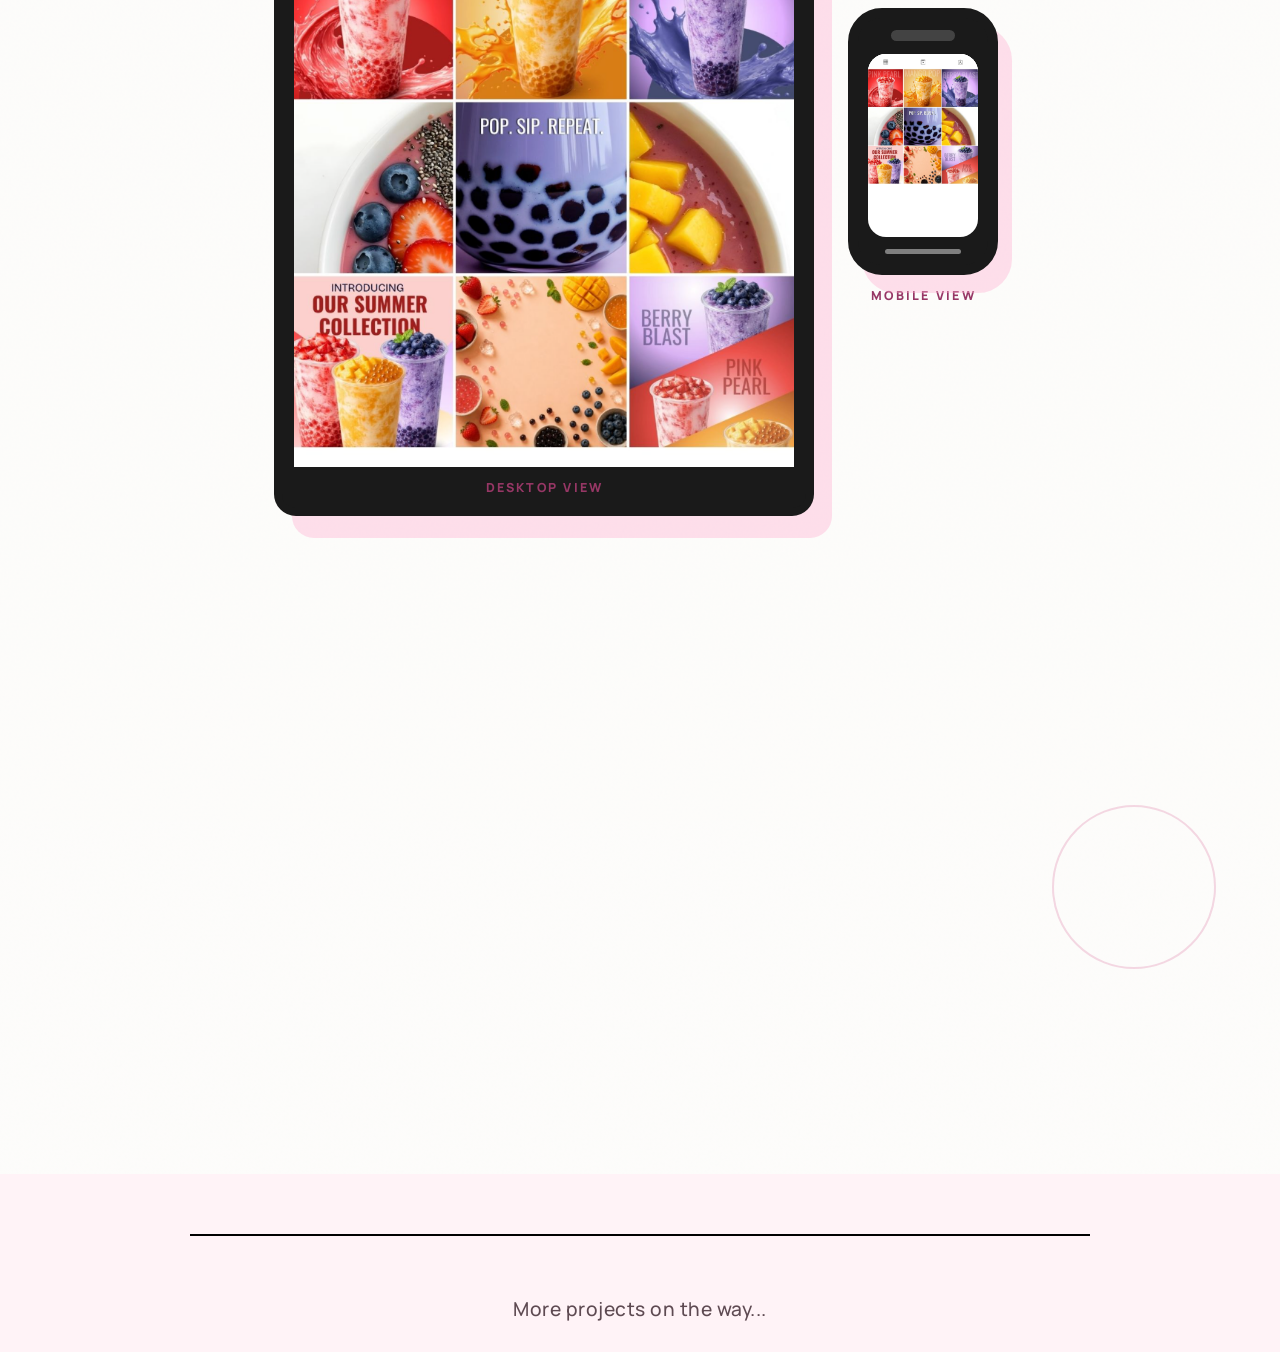
==== commit 3a3b8670: "Resize mobile logo and device previews" ====
--- a/projects.html
+++ b/projects.html
@@ -11,7 +11,7 @@
       rel="stylesheet"
     />
     <link rel="icon" type="image/png" href="./assets/a-square-design-logo.png" />
-    <link rel="stylesheet" href="./styles.css?v=83" />
+    <link rel="stylesheet" href="./styles.css?v=84" />
     <script src="./script.js" defer></script>
   </head>
   <body>
--- a/styles.css
+++ b/styles.css
@@ -12394,3 +12394,80 @@
     height: 66px !important;
   }
 }
+
+/* v84: mobile logo-only badge and smaller device preview section. */
+.feed-device-story {
+  max-width: 860px;
+  margin-inline: auto;
+}
+
+.feed-device-pair {
+  max-width: 800px;
+  margin-inline: auto;
+  grid-template-columns: minmax(0, 0.9fr) minmax(130px, 0.3fr);
+  gap: clamp(16px, 2.8vw, 34px);
+}
+
+.feed-device-pair .device-frame--desktop {
+  width: min(100%, 540px);
+  justify-self: end;
+}
+
+.feed-device-pair .device-frame--phone {
+  width: min(100%, 150px);
+  justify-self: start;
+}
+
+.device-frame--desktop .device-frame__screen {
+  max-height: min(44vh, 390px);
+}
+
+@media (max-width: 900px) {
+  .feed-device-pair .device-frame--desktop {
+    width: min(100%, 460px);
+    justify-self: center;
+  }
+
+  .feed-device-pair .device-frame--phone {
+    width: min(54vw, 180px);
+    justify-self: center;
+  }
+}
+
+@media (max-width: 768px) {
+  .fresh-cover__brand,
+  .archive-brand {
+    width: max-content !important;
+    max-width: 100% !important;
+    min-height: auto !important;
+    justify-self: center !important;
+    justify-content: center !important;
+    gap: 0 !important;
+    padding: 12px !important;
+    border-radius: 30px !important;
+  }
+
+  .fresh-cover__brand span,
+  .archive-brand span {
+    display: none !important;
+  }
+
+  .fresh-cover__brand img,
+  .archive-brand img {
+    width: clamp(102px, 30vw, 122px) !important;
+    height: clamp(102px, 30vw, 122px) !important;
+    border-radius: 22px !important;
+  }
+
+  .feed-device-pair .device-frame--phone {
+    width: min(58vw, 190px) !important;
+  }
+}
+
+@media (max-width: 375px) {
+  .fresh-cover__brand img,
+  .archive-brand img {
+    width: 104px !important;
+    height: 104px !important;
+  }
+}
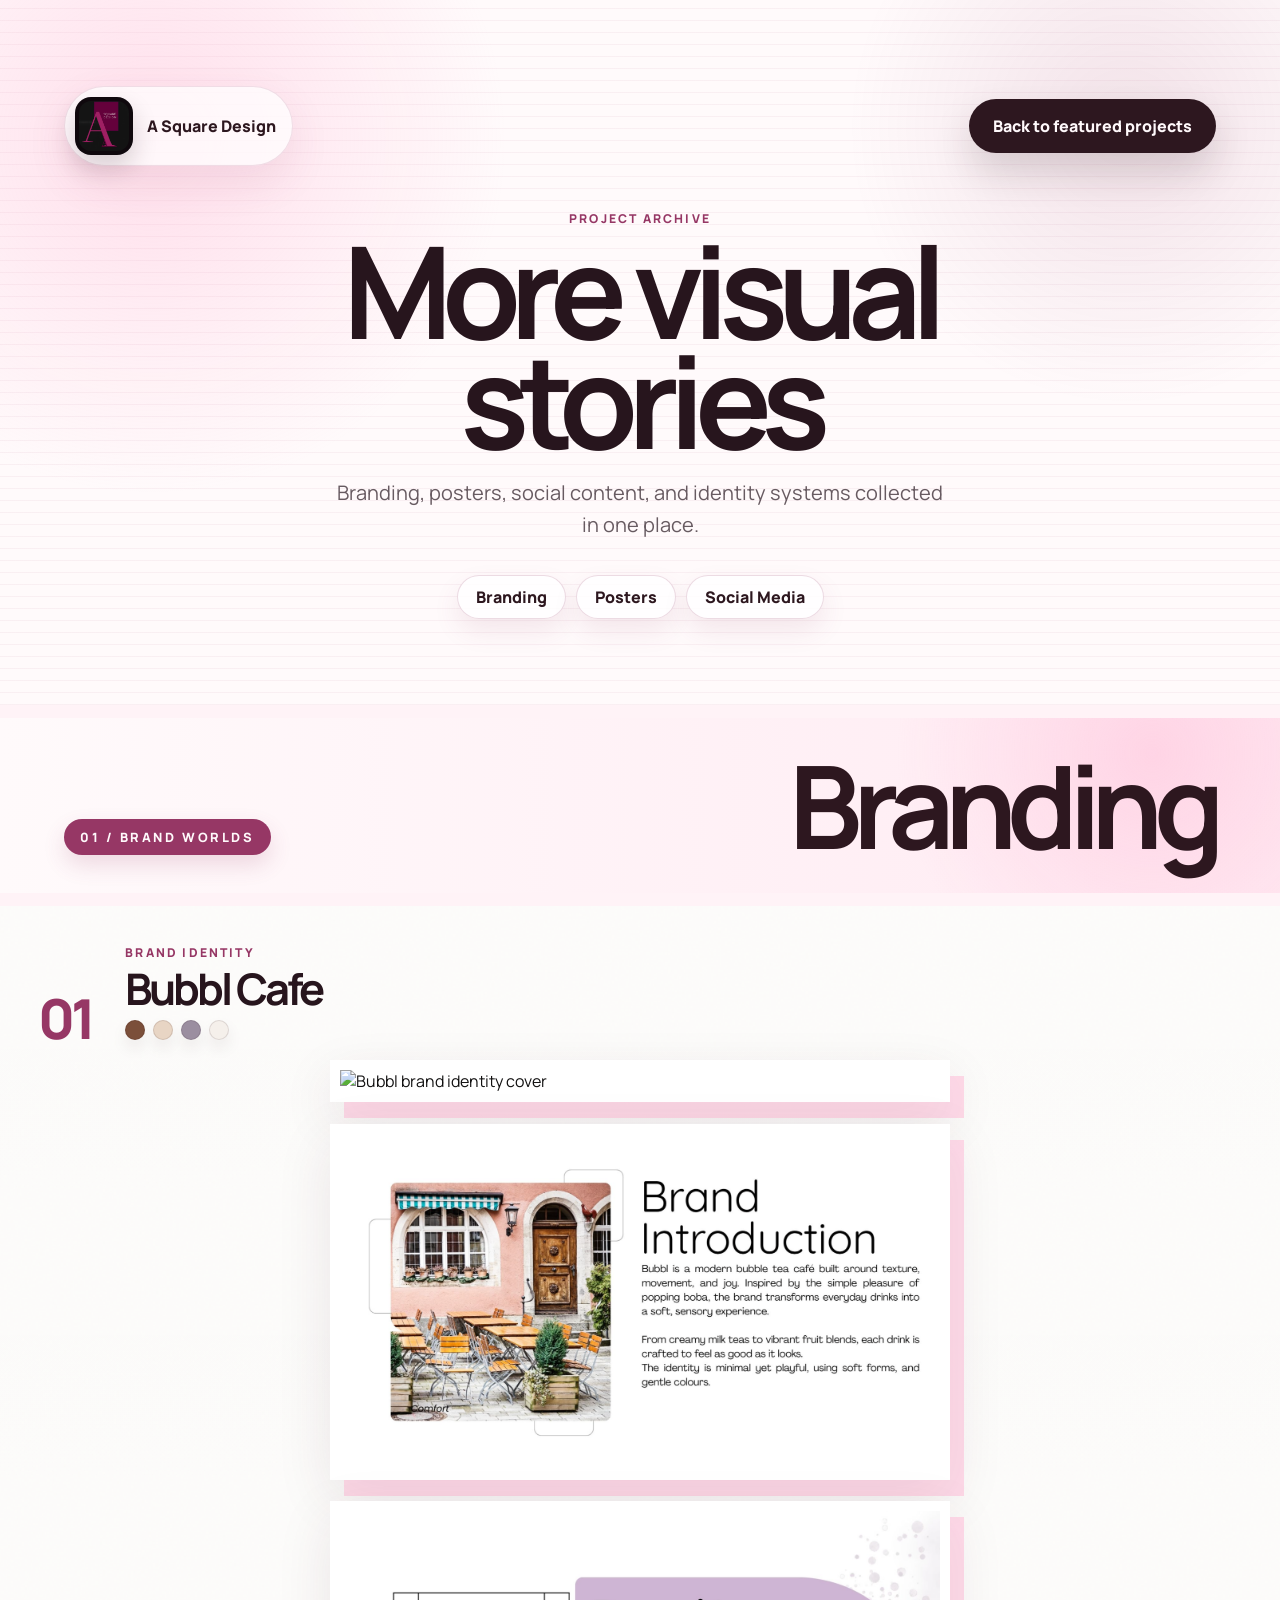
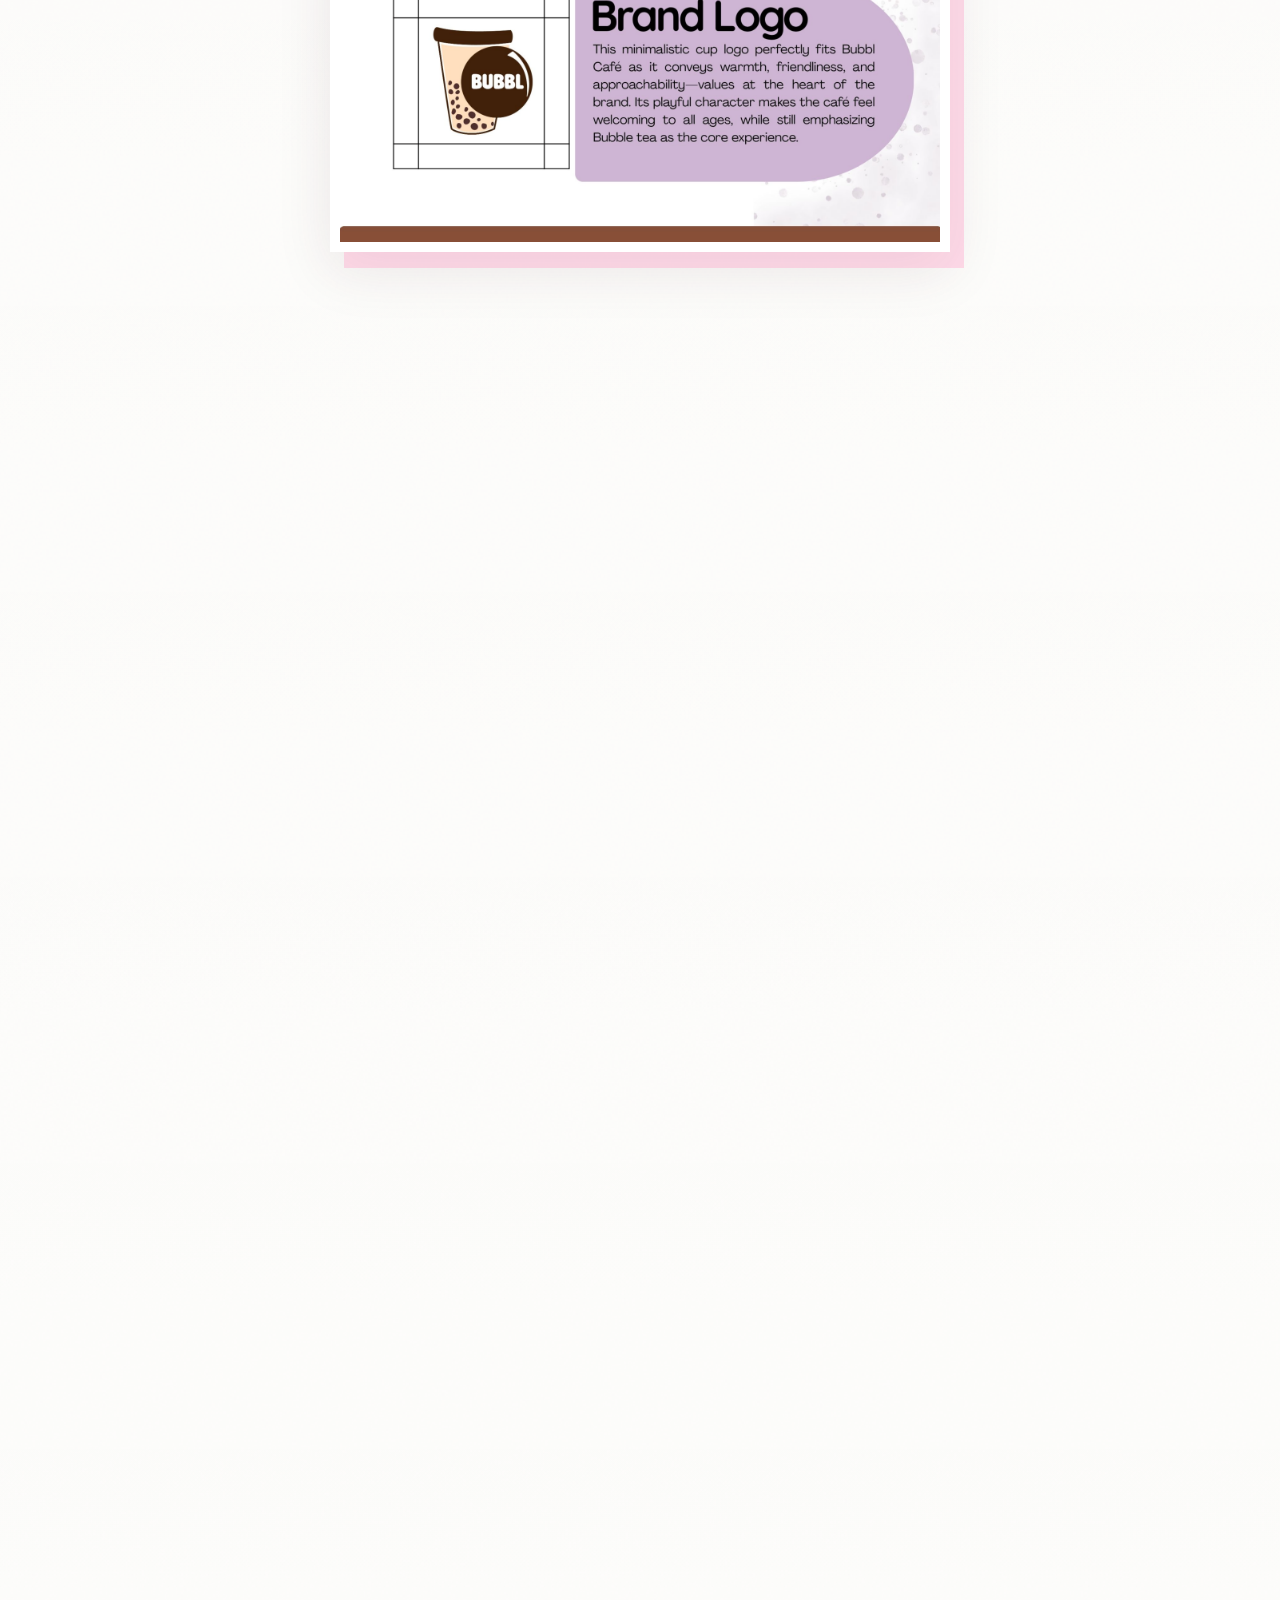
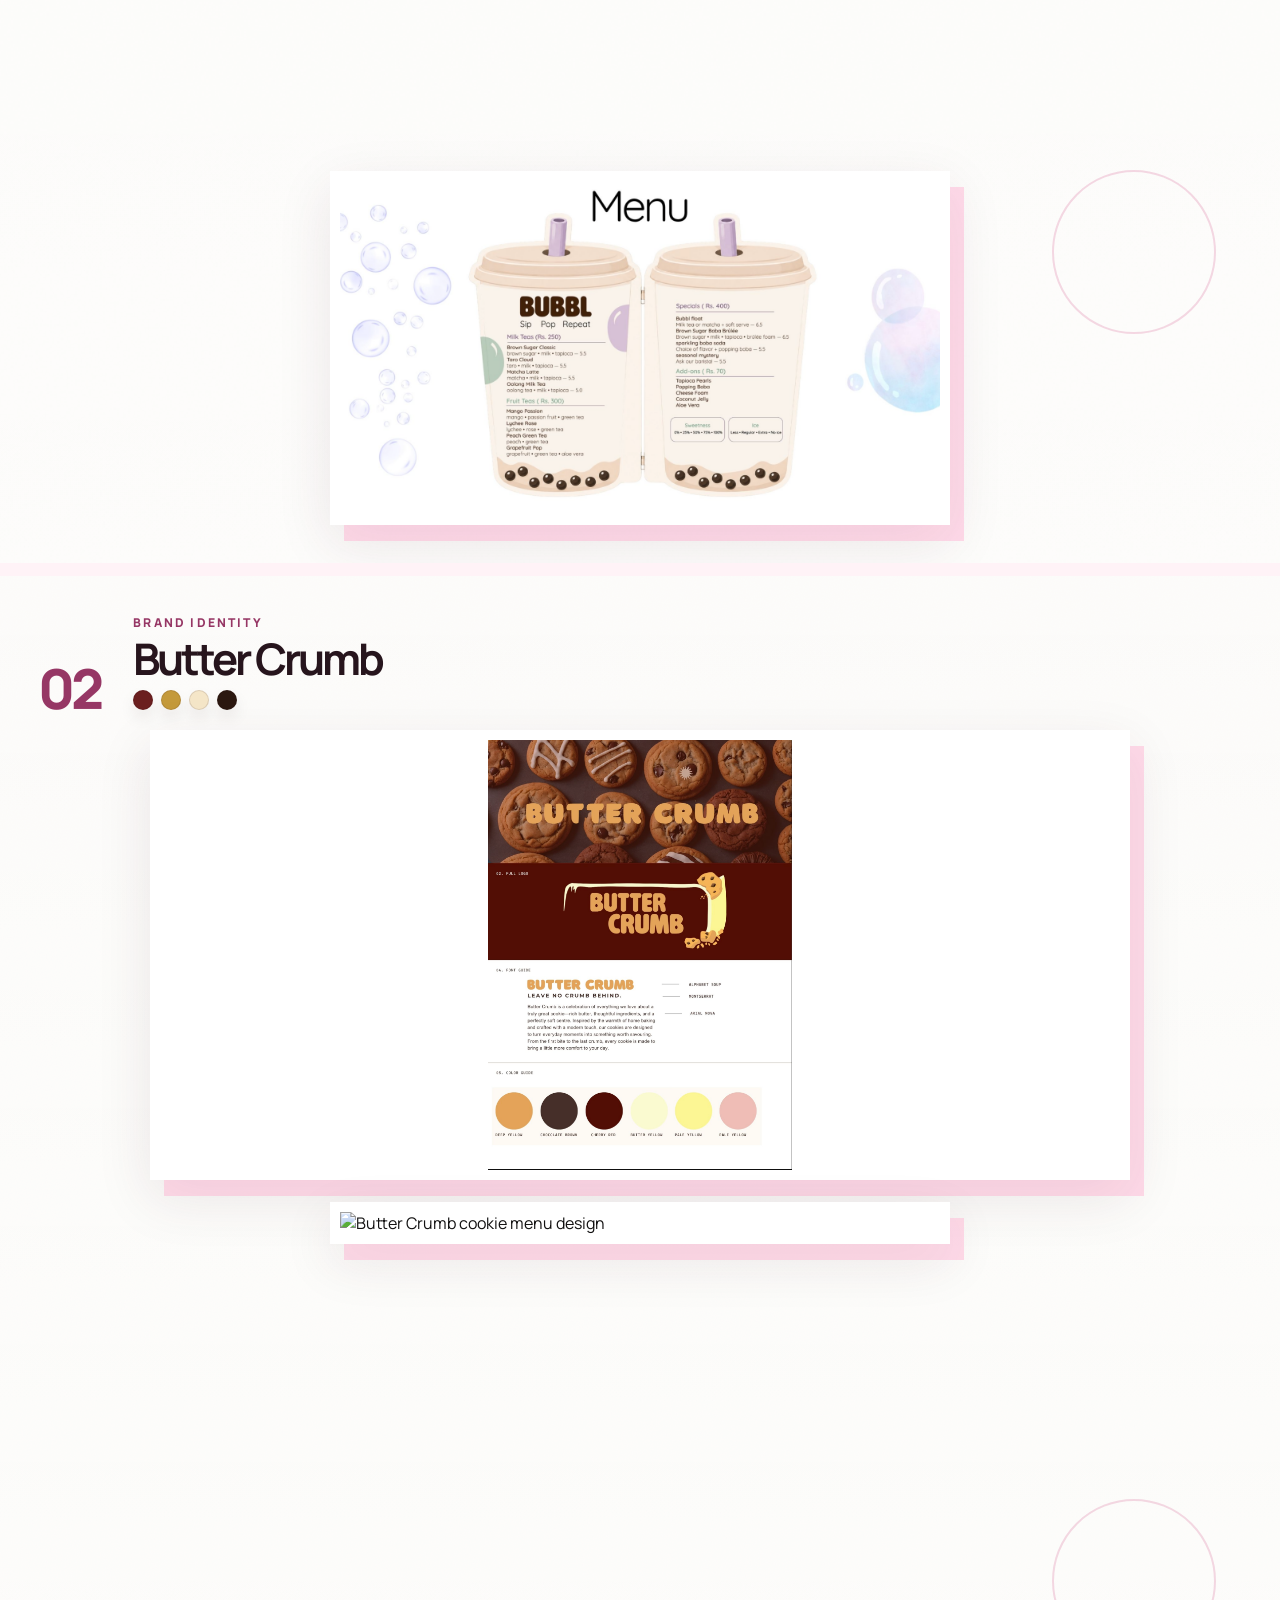
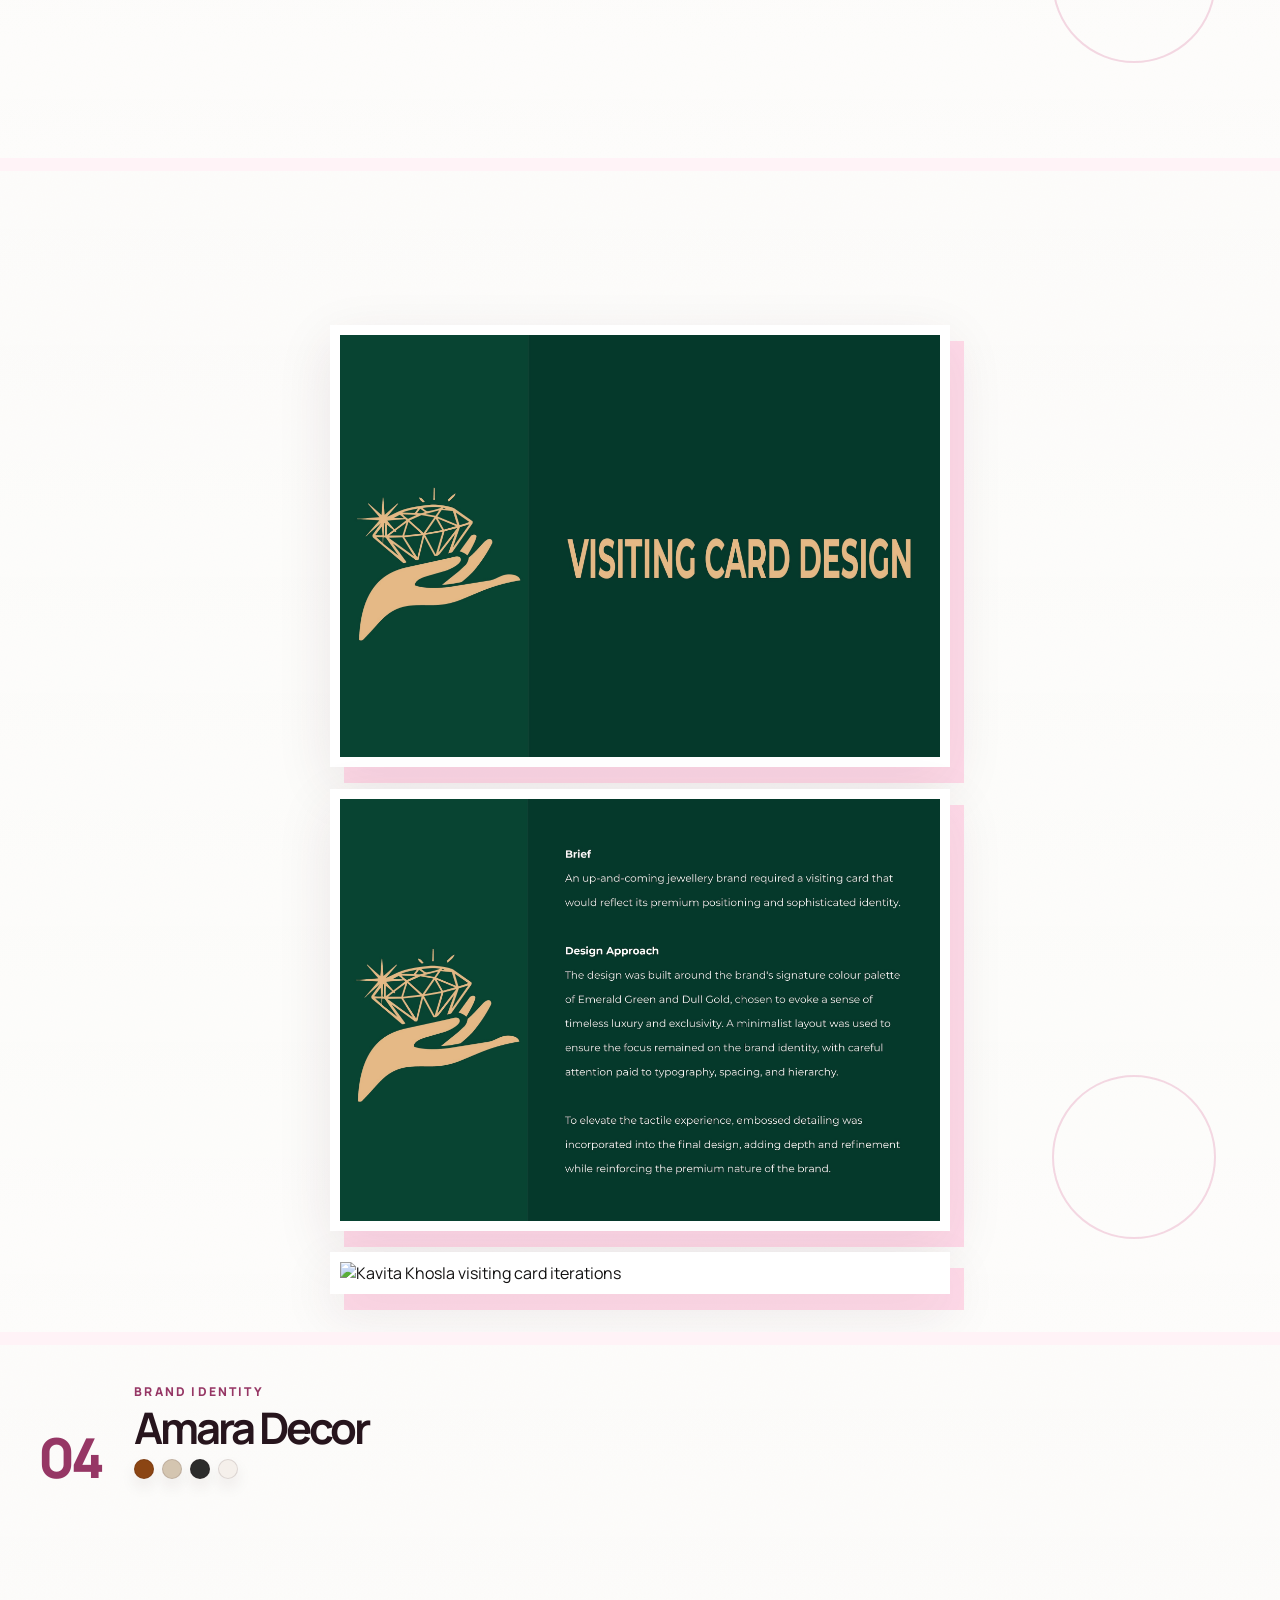
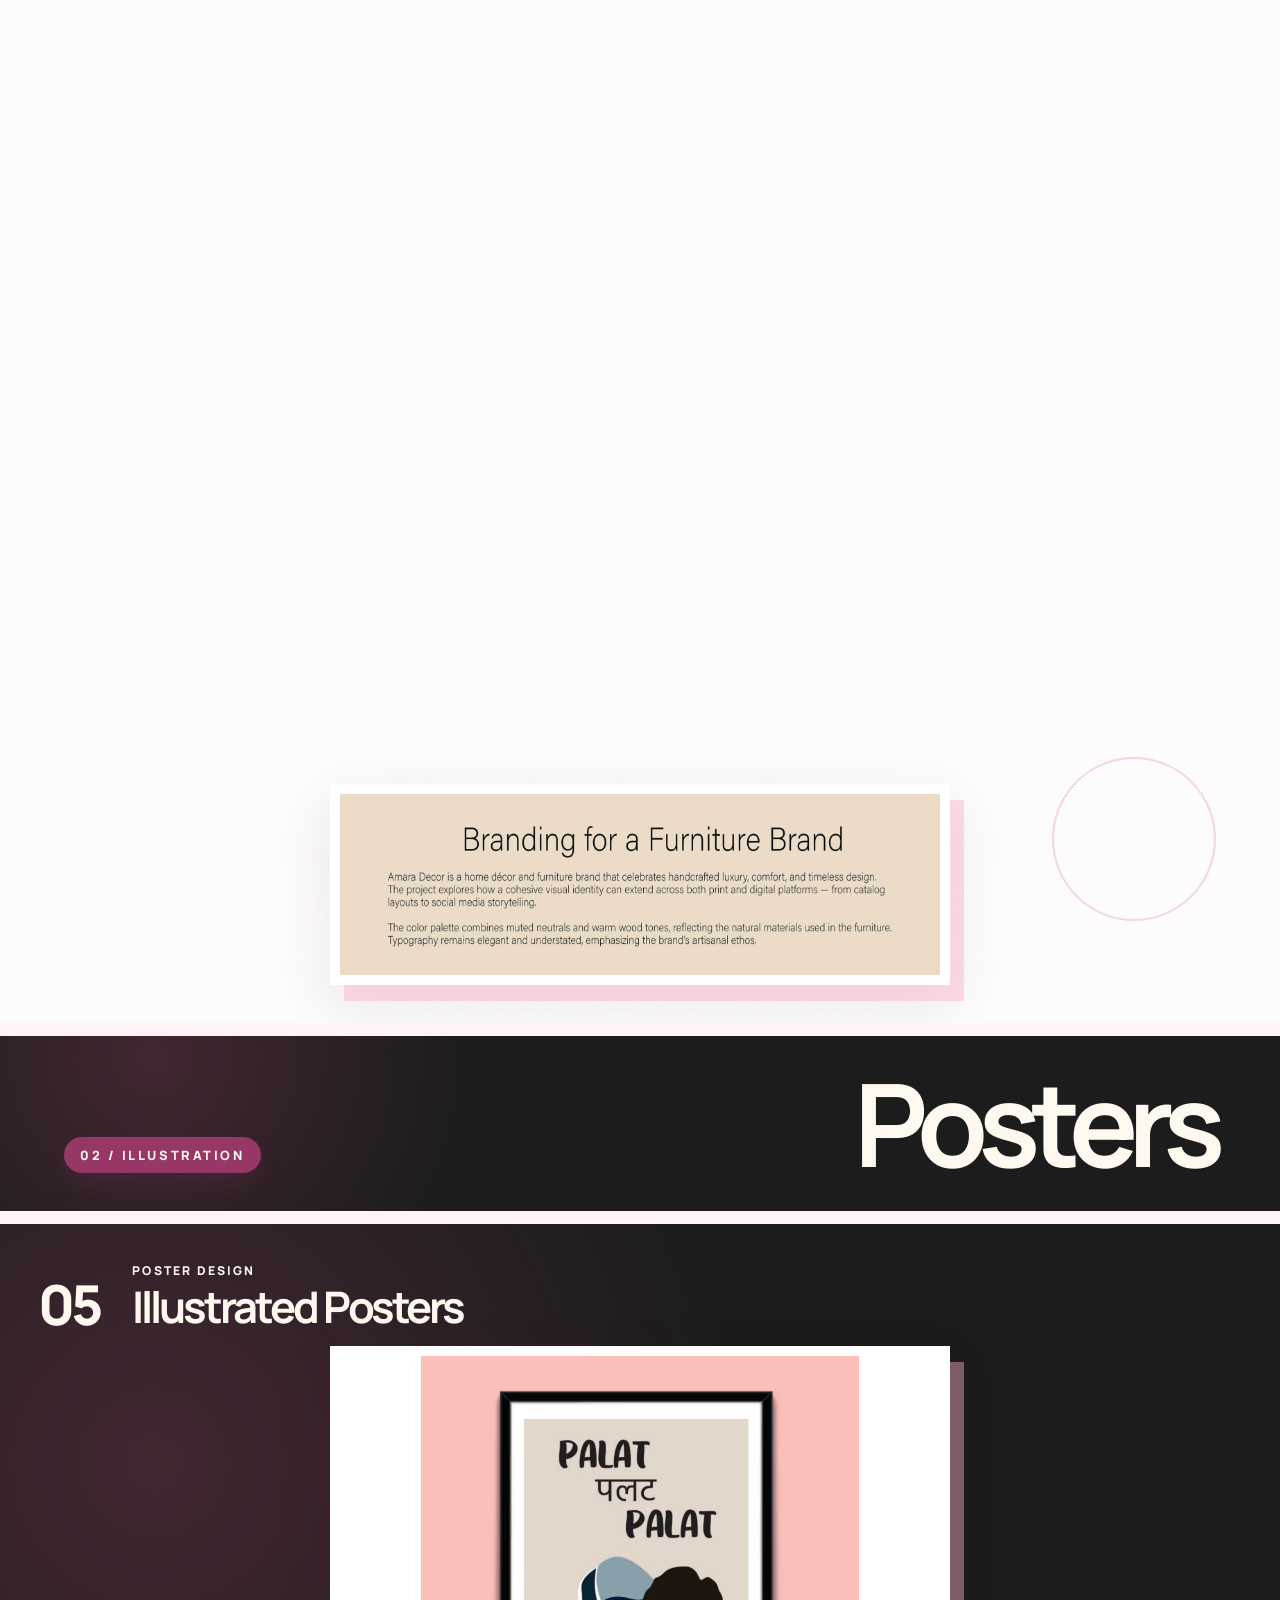
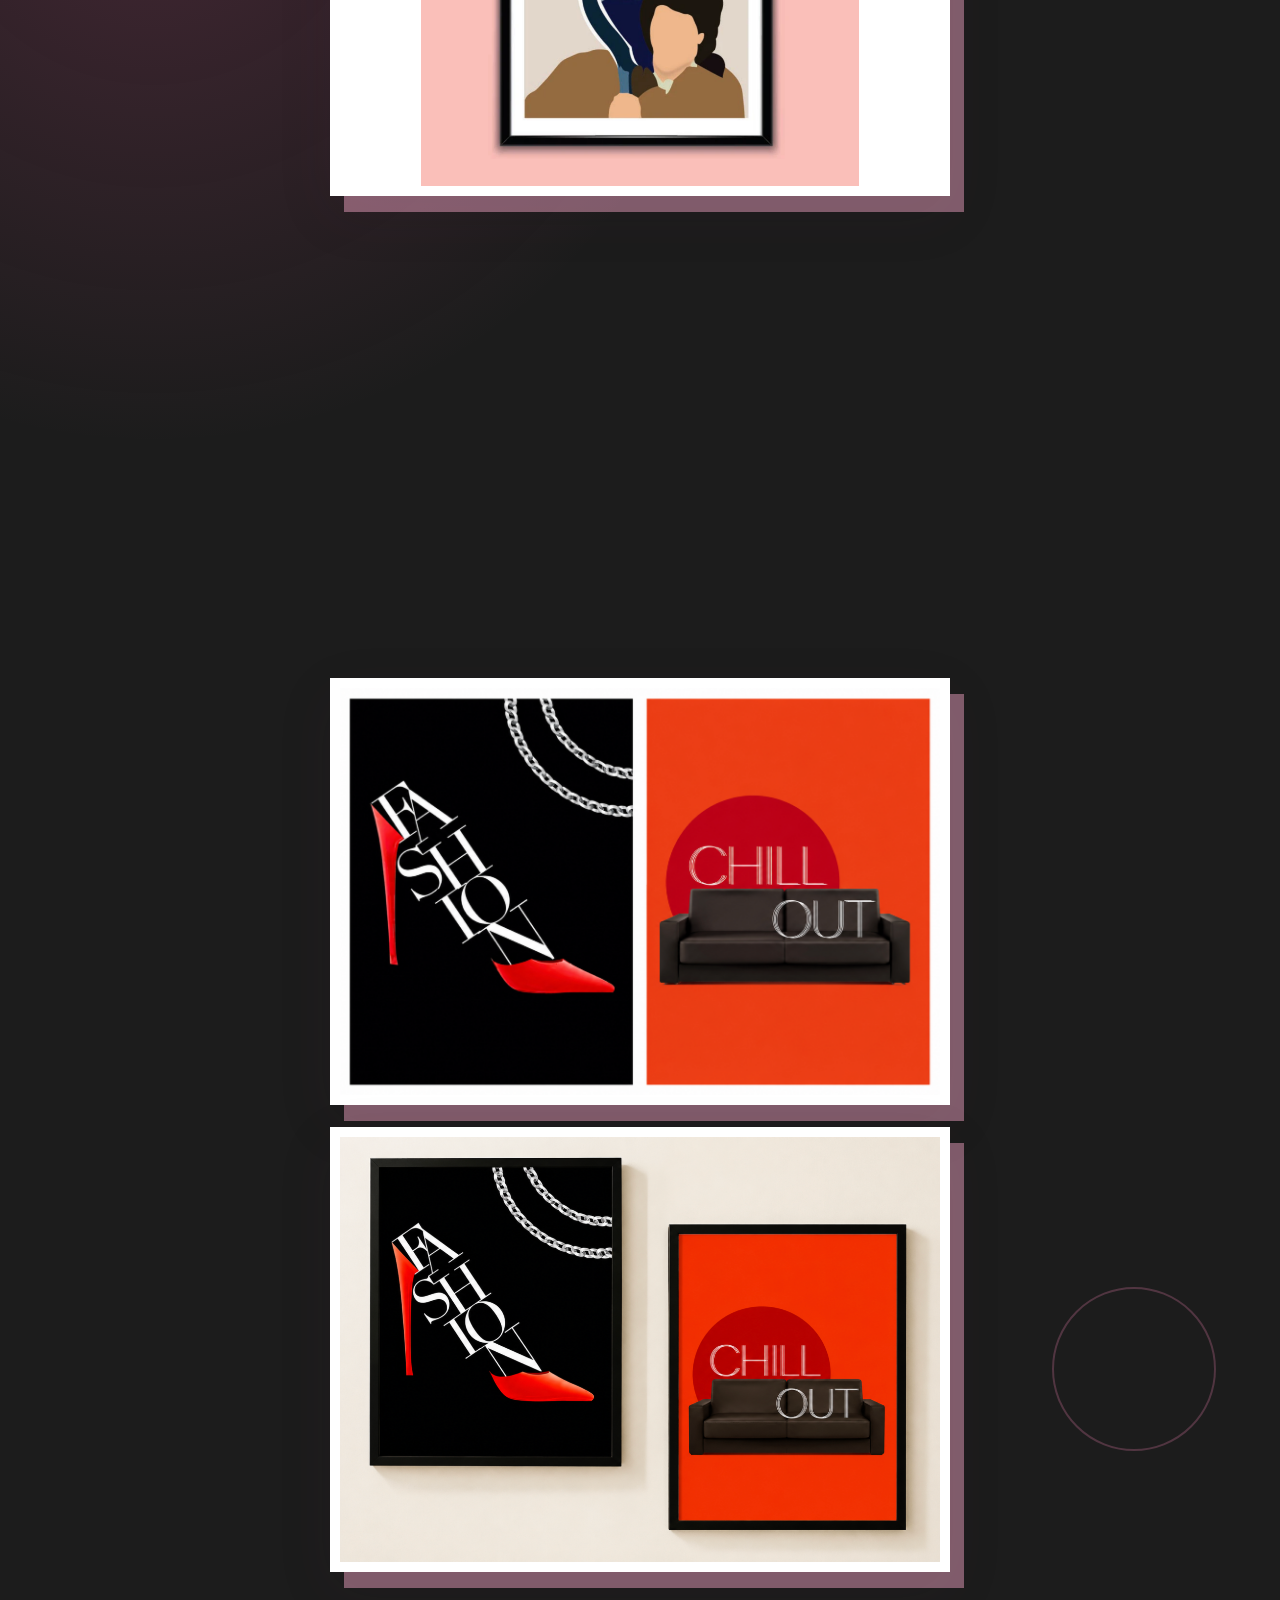
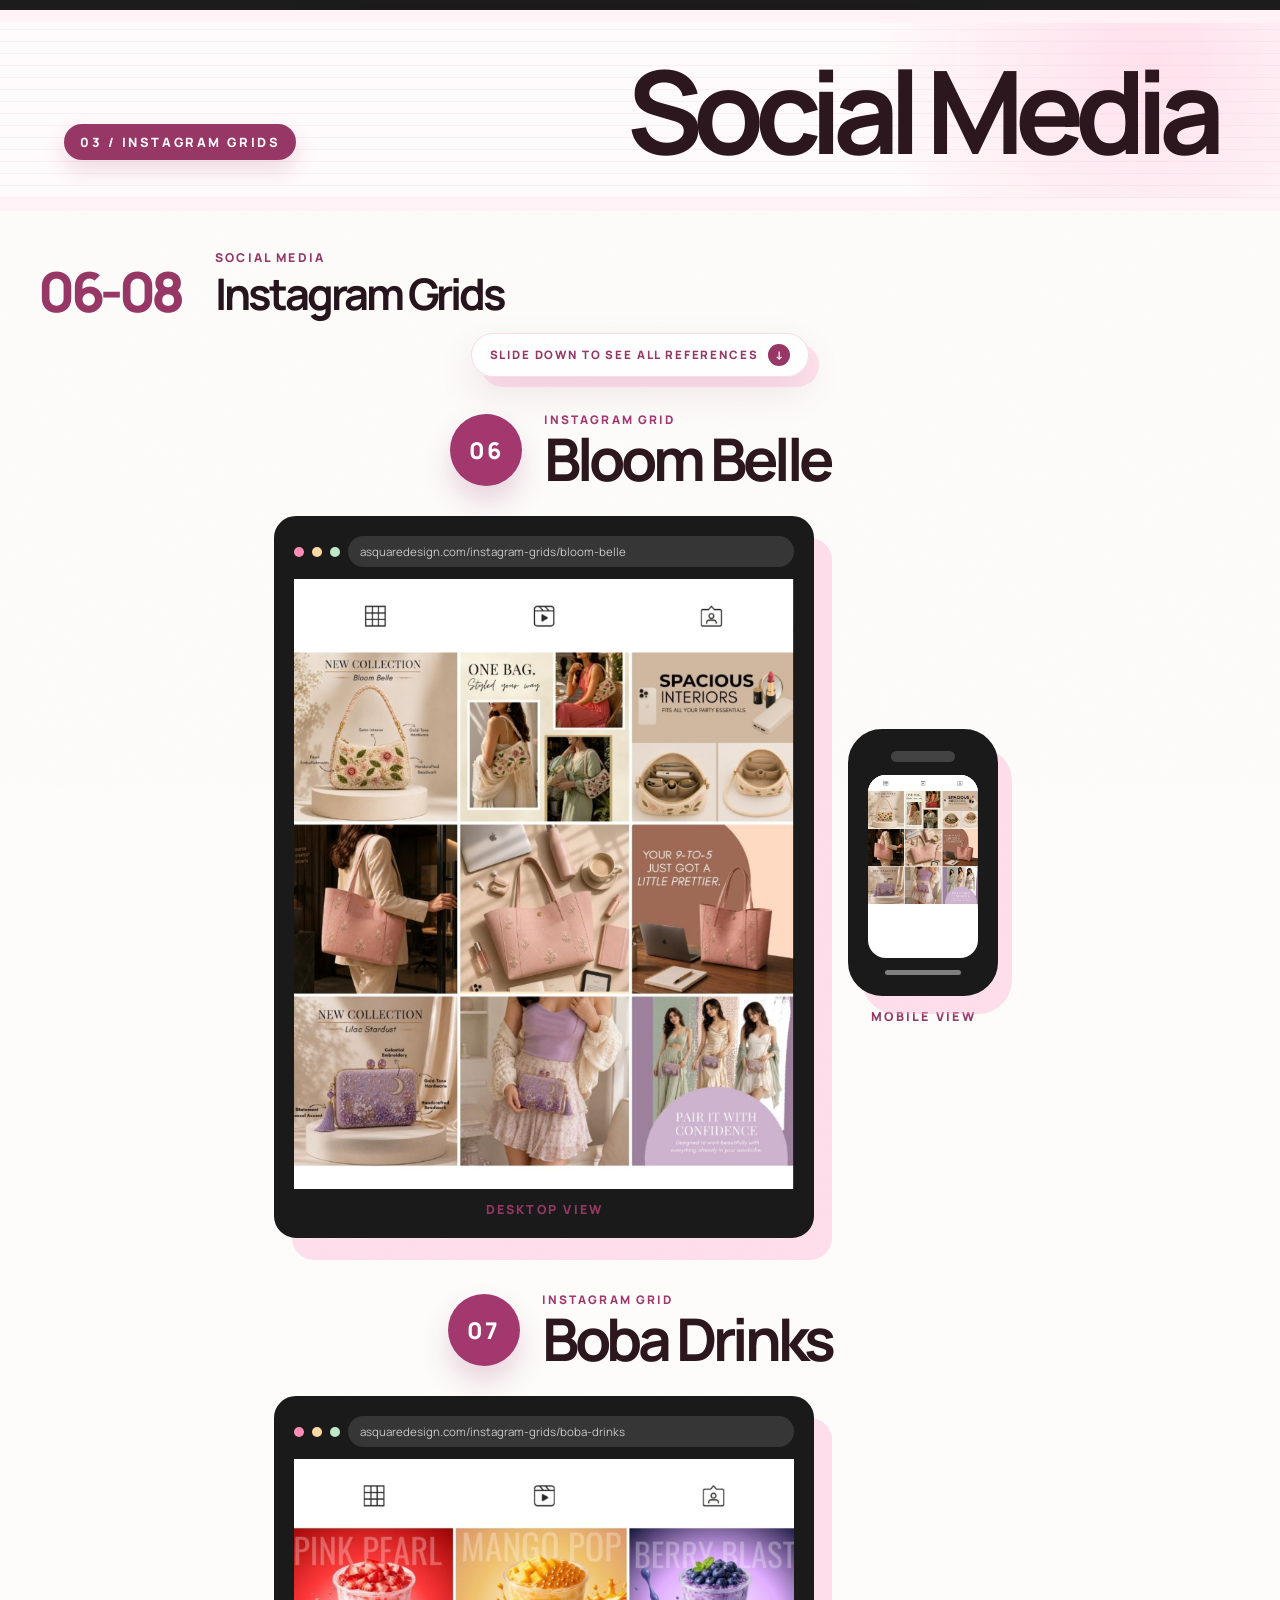
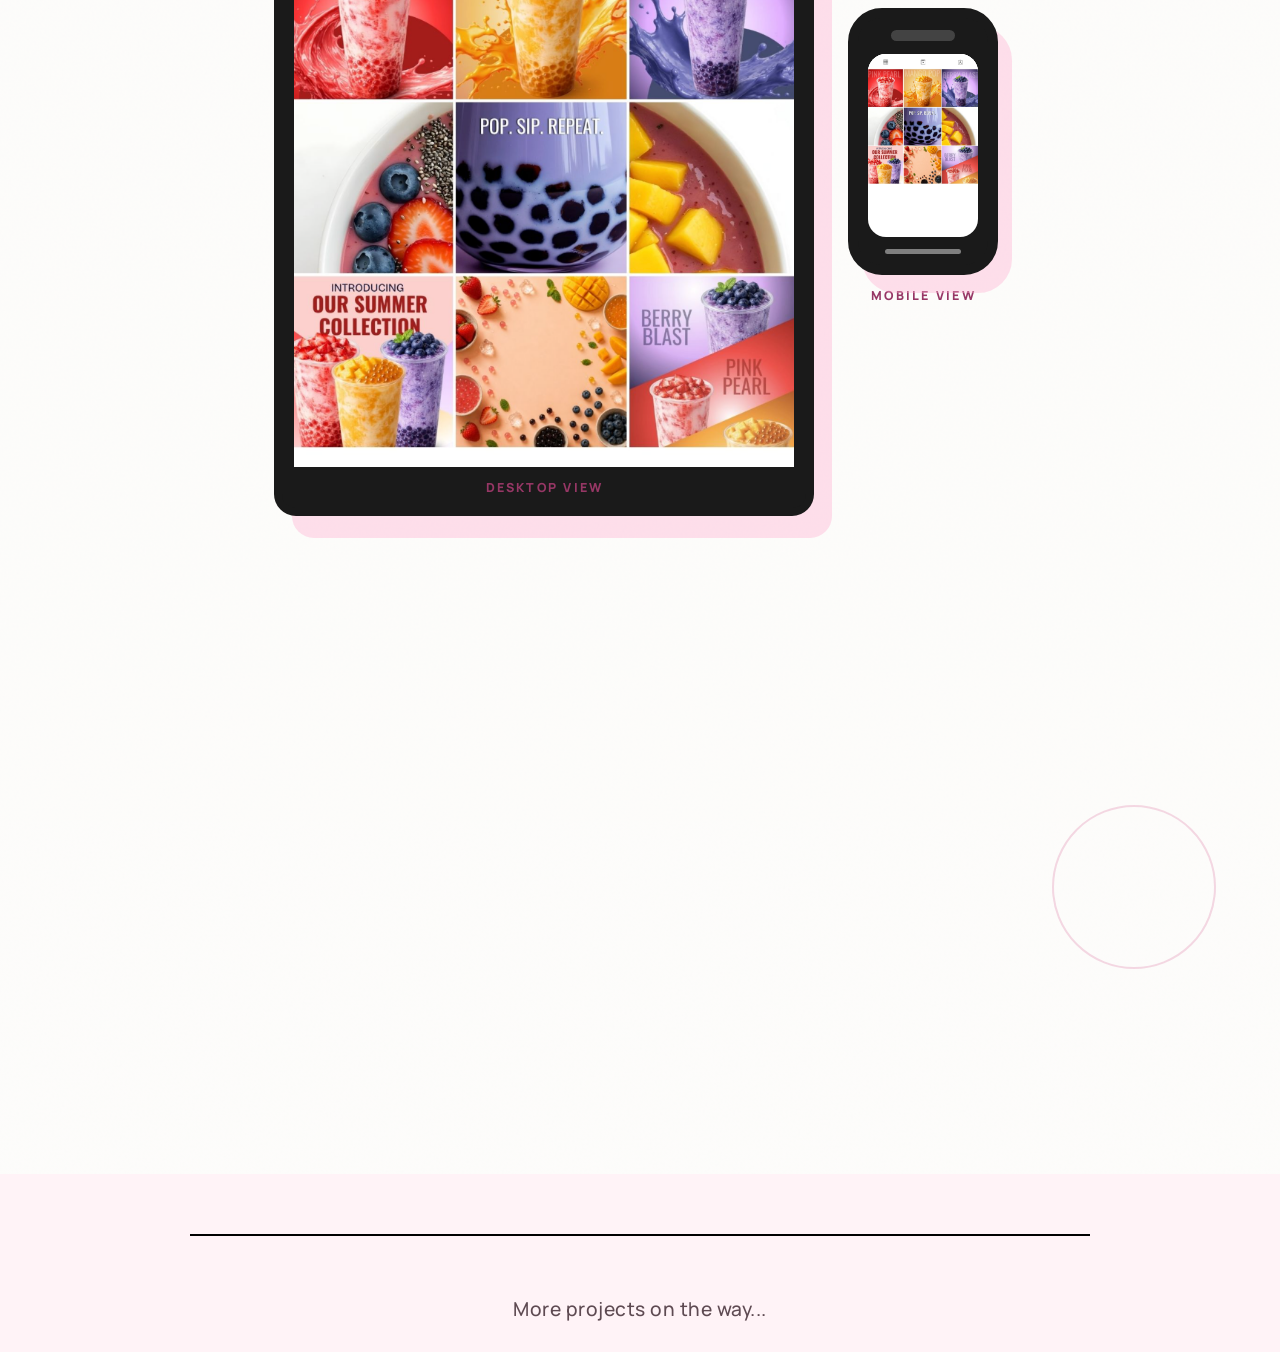
==== commit b0840441: "Fix readable logo crop" ====
--- a/projects.html
+++ b/projects.html
@@ -11,14 +11,14 @@
       rel="stylesheet"
     />
     <link rel="icon" type="image/png" href="./assets/a-square-design-logo.png" />
-    <link rel="stylesheet" href="./styles.css?v=84" />
+    <link rel="stylesheet" href="./styles.css?v=85" />
     <script src="./script.js" defer></script>
   </head>
   <body>
     <main class="site-shell more-projects-page">
       <section class="archive-hero paper-panel">
         <a class="archive-brand" href="./index.html#top" aria-label="Back to home">
-          <img src="./assets/a-square-design-logo-readable.png" alt="" />
+          <img src="./assets/a-square-design-logo-readable.png?v=2" alt="" />
           <span>A Square Design</span>
         </a>
         <div class="archive-hero__copy" data-reveal="up">
--- a/styles.css
+++ b/styles.css
@@ -5317,7 +5317,7 @@
 .fresh-cover {
   position: relative;
   min-height: 100vh;
-  overflow: hidden;
+  overflow: visible;
   padding: clamp(26px, 4vw, 58px) clamp(22px, 6vw, 88px) clamp(42px, 6vw, 82px);
   display: grid;
   grid-template-columns: minmax(290px, 0.78fr) minmax(360px, 1fr);
@@ -6727,6 +6727,7 @@
 .fresh-cover__brand img {
   width: 62px !important;
   height: 62px !important;
+  object-fit: contain !important;
   box-shadow: 0 10px 24px rgba(141, 47, 95, 0.18);
 }
 
@@ -6967,8 +6968,8 @@
   z-index: 8;
   display: inline-flex;
   align-items: center;
-  gap: 10px;
-  padding: 8px 14px 8px 8px;
+  gap: 16px;
+  padding: 12px 28px 12px 12px;
   border: 1px solid rgba(141, 47, 95, 0.18);
   border-radius: 999px;
   background: rgba(255, 255, 255, 0.72);
@@ -6987,14 +6988,15 @@
 }
 
 .fresh-cover__brand img {
-  width: 38px;
-  height: 38px;
-  border-radius: 50%;
-  object-fit: cover;
+  width: 64px;
+  height: 64px;
+  border-radius: 10px;
+  object-fit: contain;
+  flex-shrink: 0;
 }
 
 .fresh-cover__brand span {
-  font-size: 0.95rem;
+  font-size: 1.08rem;
 }
 
 .fresh-cover__star,
@@ -9340,7 +9342,7 @@
   width: 58px;
   height: 58px;
   border-radius: 14px;
-  object-fit: cover;
+  object-fit: contain;
   box-shadow: 0 12px 24px rgba(41, 15, 27, 0.18);
 }
 
